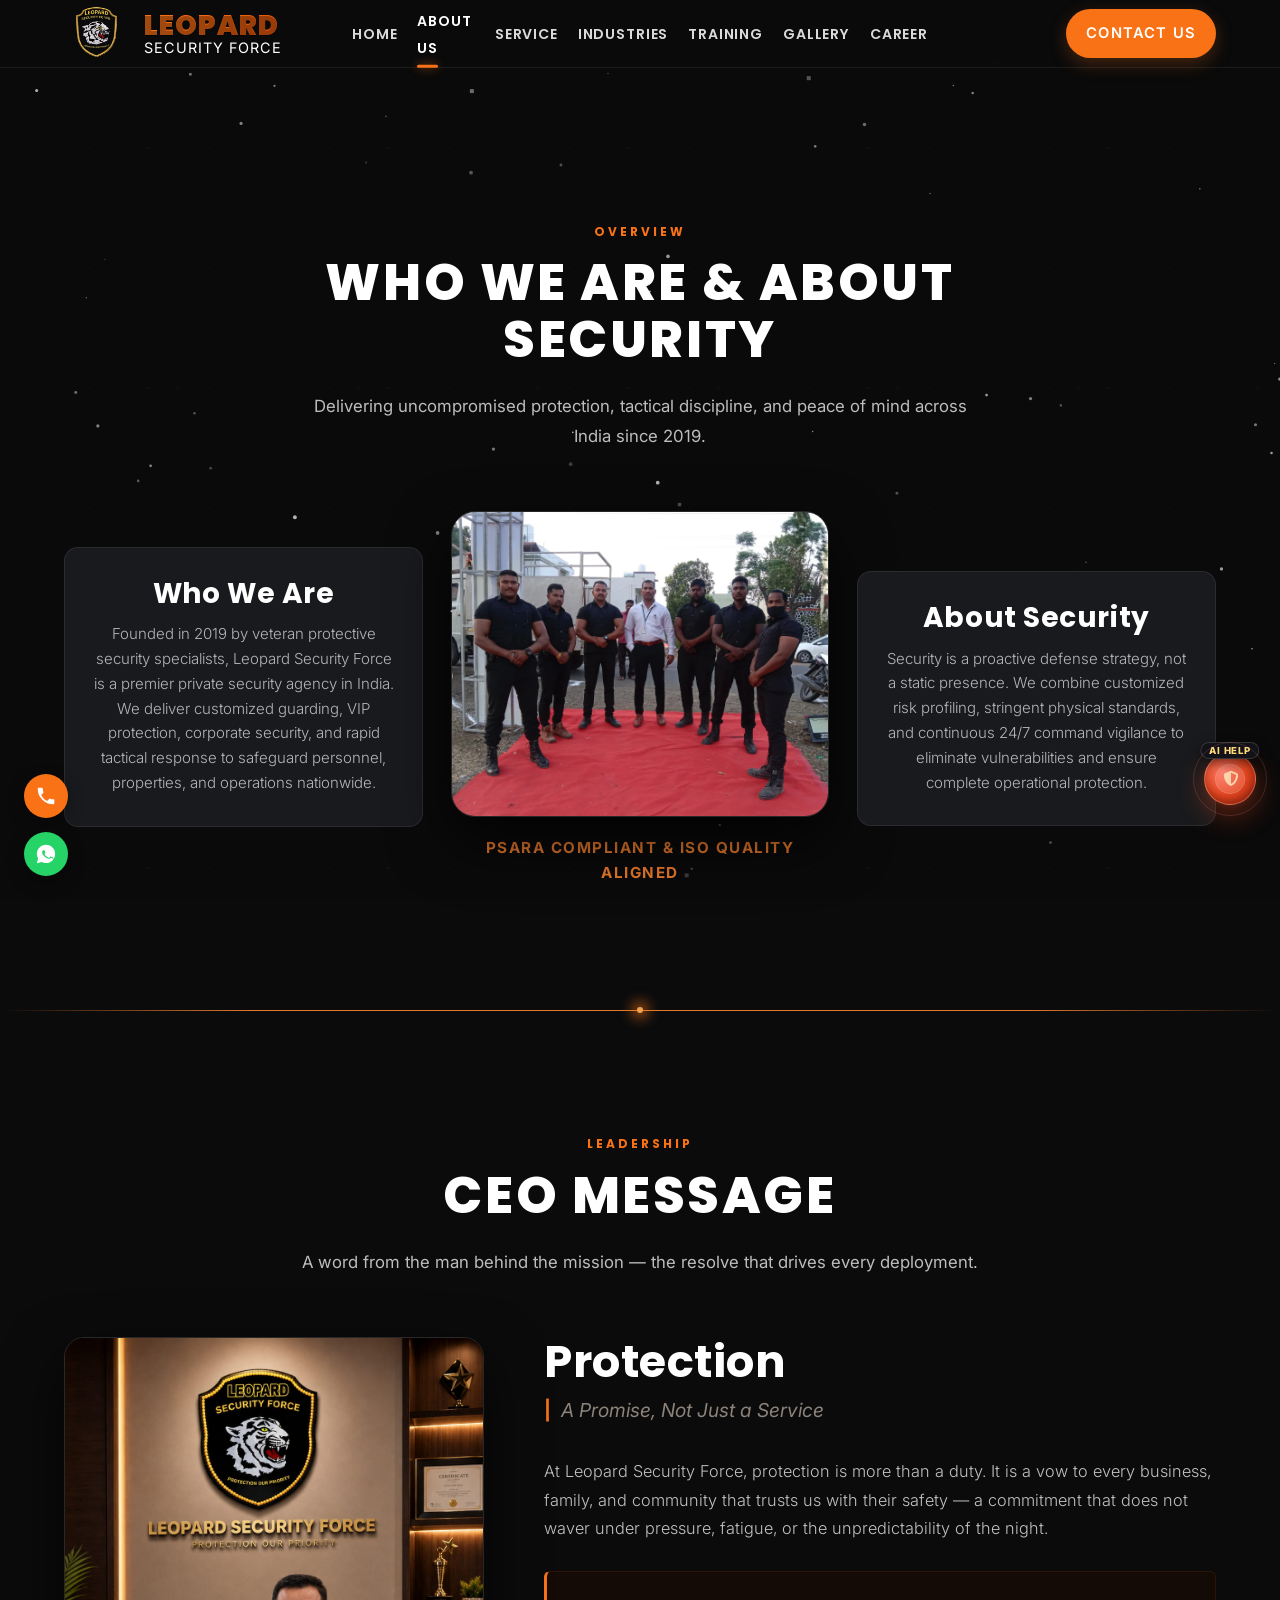
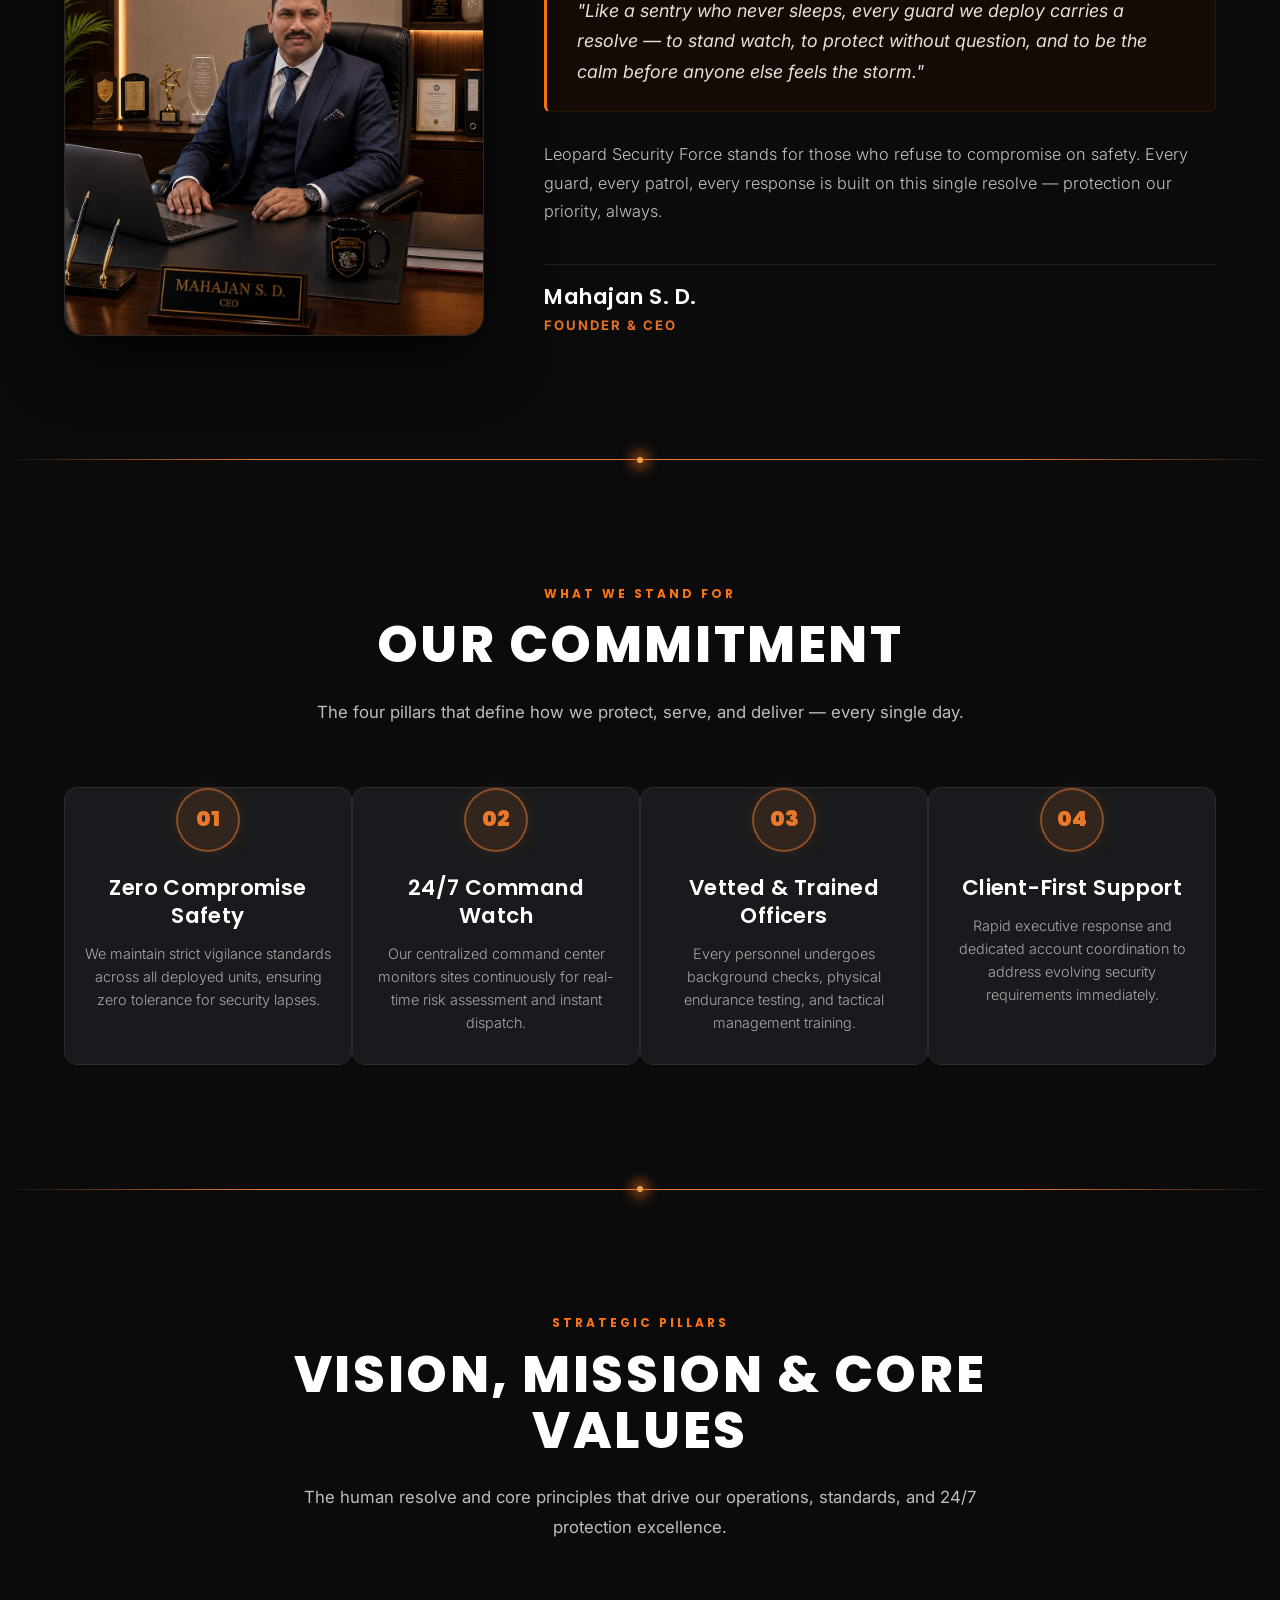
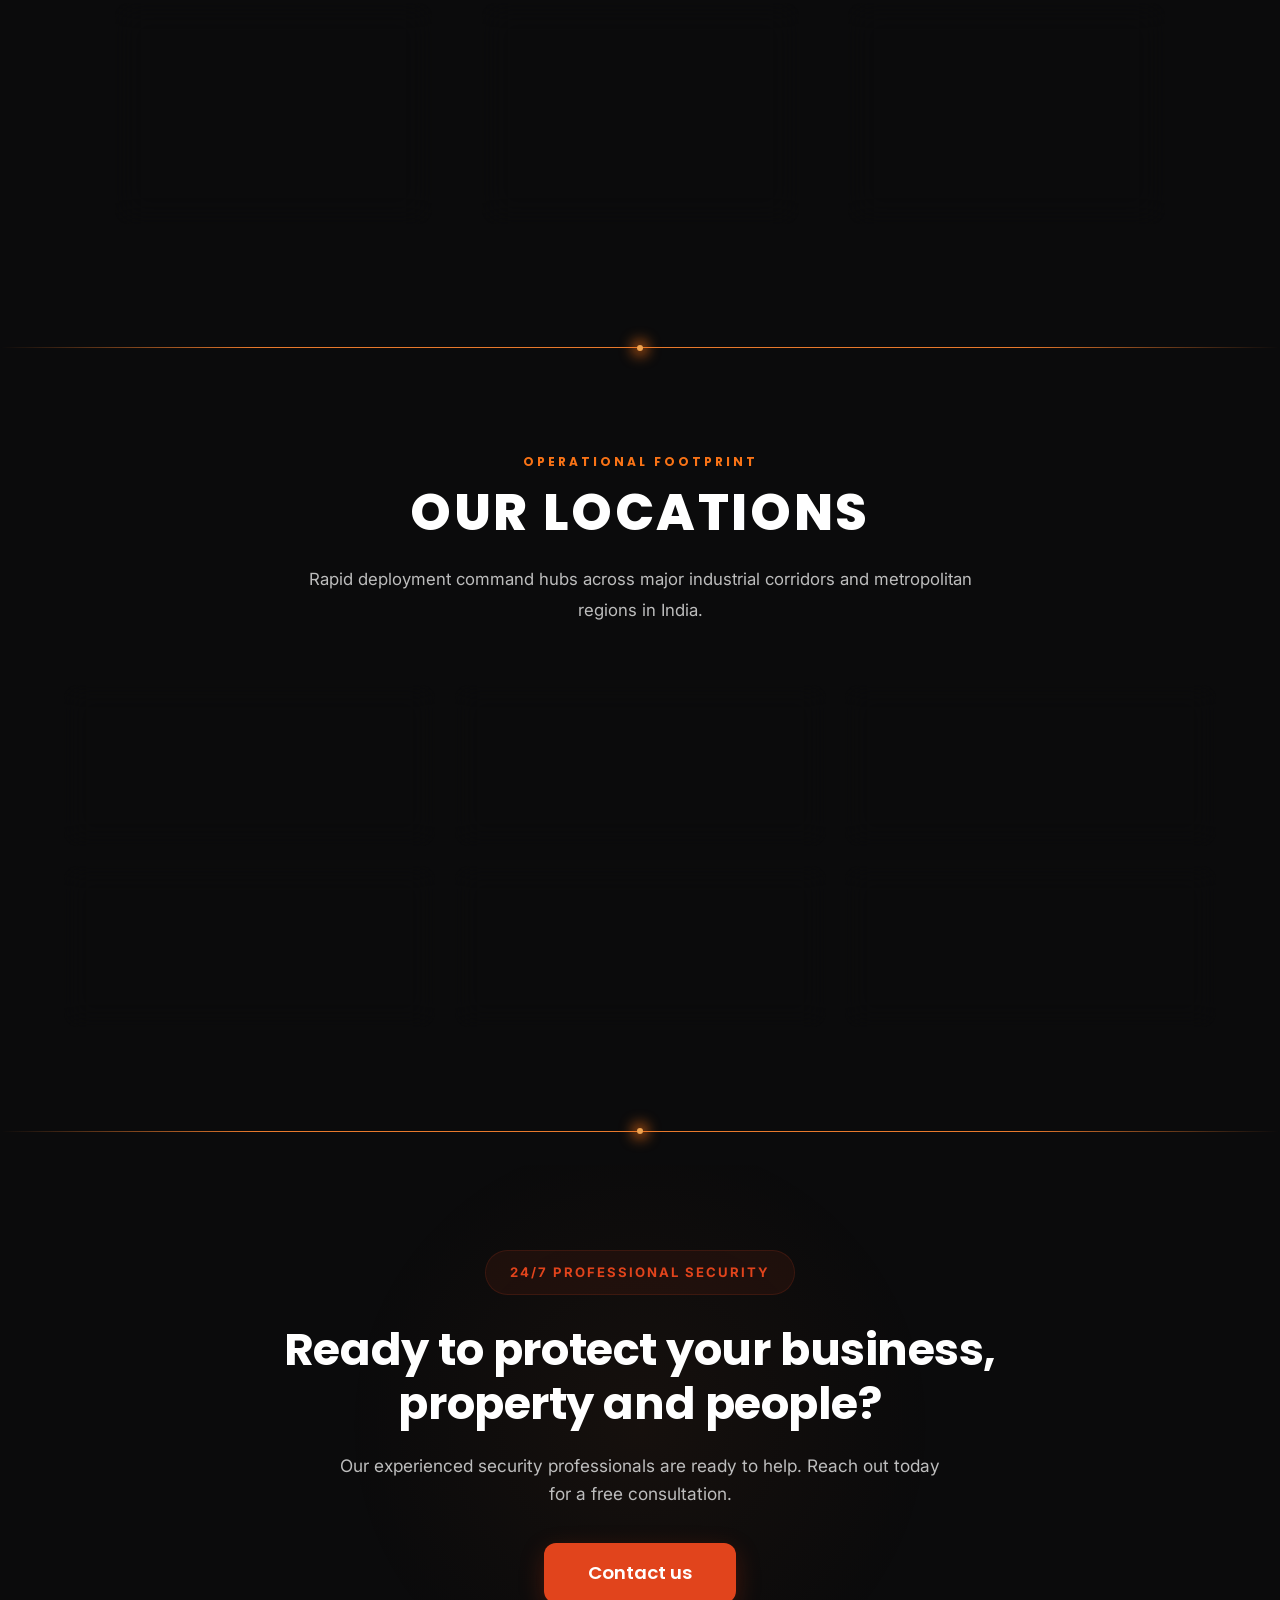
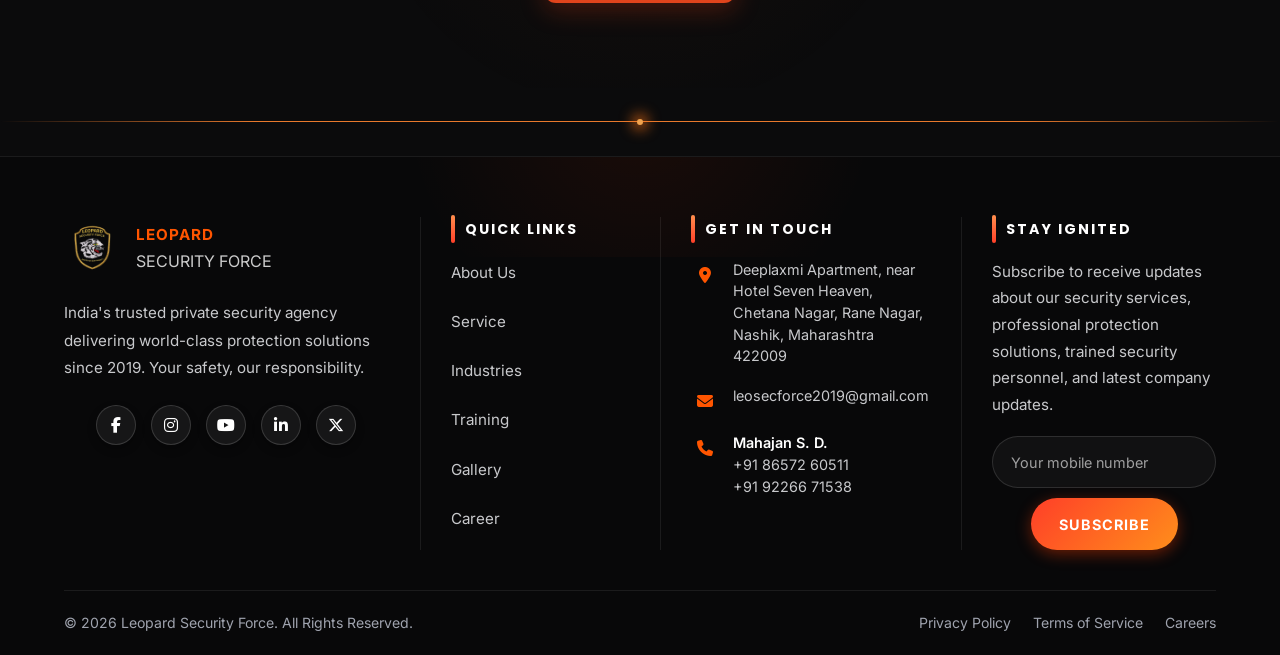
==== about.html @ dbe903f5 "Update about.html" ====
﻿<!DOCTYPE html>
<html lang="en">

<head>
  <meta charset="UTF-8">
  <meta name="viewport" content="width=device-width, initial-scale=1.0">
  <title>About Us — Leopard Security Force</title>
  <meta name="description"
    content="Learn about Leopard Security Force, our leadership, vision, and commitment to providing unparalleled protection across India.">
  <link rel="icon" type="image/png" href="logo.png">
  <link rel="canonical" href="https://leopardsecurityforce.com/about.html">
  <link rel="stylesheet" href="style.css">
  <link rel="stylesheet" href="tracker.css">
  <link rel="stylesheet" href="design-system.css">
  <link rel="stylesheet" href="https://cdnjs.cloudflare.com/ajax/libs/font-awesome/6.5.2/css/all.min.css" />
</head>

<body>



  <!-- ========== NAVBAR ========== -->
  <nav class="navbar home-navbar" id="navbar">
    <div class="container">
      <a href="index.html" class="nav-logo" aria-label="Leopard Security Force">
        <div class="brand-circle">
          <img src="logo.png" alt="Leopard Shield Logo">
        </div>
        <div class="nav-logo-text">
          <div class="brand-name">LEOPARD</div>
          <div class="brand-sub">SECURITY FORCE</div>
        </div>
      </a>

      <ul class="nav-links" id="navLinks">
        <li><a href="index.html">Home</a></li>
        <li><a href="about.html" class="active">About Us</a></li>
        <li><a href="service.html">Service</a></li>
        <li><a href="industries.html">Industries</a></li>
        <li><a href="training.html">Training</a></li>
        <li><a href="gallery.html">Gallery</a></li>
        <li><a href="career.html">Career</a></li>
      </ul>

      <a href="index.html#contact" class="nav-contact-cta">Contact Us</a>
      <div class="hamburger" id="hamburger">
        <span></span><span></span><span></span>
      </div>
    </div>
  </nav>

  <!-- Mobile Menu -->
  <div class="mobile-menu" id="mobileMenu">
    <a href="index.html">Home</a>
    <a href="about.html">About Us</a>
    <a href="service.html">Service</a>
    <a href="industries.html">Industries</a>
    <a href="training.html">Training</a>
    <a href="gallery.html">Gallery</a>
    <a href="index.html#contact">Contact Us</a>
    <a href="career.html">Career</a>
  </div>

  <!-- ========== REDESIGNED ABOUT US SECTION ========== -->

  <!-- ========== 1ST: OVERVIEW SECTION ========== -->
  <section class="ab-section" id="overview" style="padding-top: 150px;">
    <div class="container">
      <div class="ab-section-header reveal" style="text-align: center; margin-bottom: 60px;">
        <div class="section-label">OVERVIEW</div>
        <h2 class="section-title">WHO WE ARE &amp; ABOUT SECURITY</h2>
        <p class="section-desc" style="margin: 0 auto;">Delivering uncompromised protection, tactical discipline, and
          peace of mind across India since 2019.</p>
      </div>

      <div class="ab-grid-3">
        <!-- Left: Who We Are -->
        <div class="ab-feature-card">
          <h3>Who We Are</h3>
          <p>Founded in 2019 by veteran protective security specialists, Leopard Security Force is a premier private
            security agency in India. We deliver customized guarding, VIP protection, corporate security, and rapid
            tactical response to safeguard personnel, properties, and operations nationwide.</p>
        </div>

        <!-- Middle: Image Box -->
        <div class="ab-image-column">
          <div class="ab-image-box">
            <img src="27.png" alt="Leopard Security Force">
          </div>
          <p class="ab-image-caption">PSARA Compliant &amp; ISO Quality Aligned</p>
        </div>

        <!-- Right: About Security -->
        <div class="ab-feature-card">
          <h3>About Security</h3>
          <p>Security is a proactive defense strategy, not a static presence. We combine customized risk profiling,
            stringent physical standards, and continuous 24/7 command vigilance to eliminate vulnerabilities and ensure
            complete operational protection.</p>
        </div>
      </div>

    </div>
  </section>

  <!-- Space Divider -->
  <div class="space-divider" aria-hidden="true">
    <div class="divider-line"></div>
    <span class="glow-dot"></span>
  </div>



  <!-- ========== CEO LEADERSHIP SECTION ========== -->
  <section class="ceo-exact-section" id="leadership">
    <div class="container">

      <!-- Section Heading -->
      <div class="ab-section-header reveal" style="text-align: center; margin-bottom: 60px;">
        <div class="section-label">LEADERSHIP</div>
        <h2 class="section-title">CEO MESSAGE</h2>
        <p class="section-desc" style="margin: 0 auto;">A word from the man behind the mission — the resolve that drives
          every deployment.</p>
      </div>

      <div class="ceo-exact-grid">
        <div class="ceo-exact-image-col">
          <img src="CEO.jpeg" alt="Mahajan S. D. - MD &amp; CEO">
        </div>
        <div class="ceo-exact-text-col">
          <h2 class="ceo-exact-title">Protection</h2>
          <p class="ceo-exact-subtitle"><span>|</span> A Promise, Not Just a Service</p>

          <p class="ceo-exact-para">
            At Leopard Security Force, protection is more than a duty. It is a vow to every business, family, and
            community that trusts us with their safety — a commitment that does not waver under pressure, fatigue, or
            the unpredictability of the night.
          </p>

          <div class="ceo-exact-quote-box">
            <p>"Like a sentry who never sleeps, every guard we deploy carries a resolve — to stand watch, to protect
              without question, and to be the calm before anyone else feels the storm."</p>
          </div>

          <p class="ceo-exact-para">
            Leopard Security Force stands for those who refuse to compromise on safety. Every guard, every patrol, every
            response is built on this single resolve — protection our priority, always.
          </p>

          <div class="ceo-exact-footer">
            <h4 class="ceo-exact-name">Mahajan S. D.</h4>
            <p class="ceo-exact-role">Founder &amp; CEO</p>
          </div>
        </div>
      </div>
    </div>
  </section>

  <!-- Space Divider -->
  <div class="space-divider" aria-hidden="true">
    <div class="divider-line"></div>
    <span class="glow-dot"></span>
  </div>

  <!-- ========== OUR COMMITMENT SECTION ========== -->
  <section class="ab-section" id="commitment">
    <div class="container">
      <div class="ab-section-header reveal" style="text-align: center; margin-bottom: 60px;">
        <div class="section-label">WHAT WE STAND FOR</div>
        <h2 class="section-title">OUR COMMITMENT</h2>
        <p class="section-desc" style="margin: 0 auto;">The four pillars that define how we protect, serve, and deliver
          — every single day.</p>
      </div>

      <div class="ab-commitment-grid">
        <div class="ab-commitment-card">
          <div class="ab-commitment-num">01</div>
          <h4>Zero Compromise Safety</h4>
          <p>We maintain strict vigilance standards across all deployed units, ensuring zero tolerance for security
            lapses.</p>
        </div>
        <div class="ab-commitment-card">
          <div class="ab-commitment-num">02</div>
          <h4>24/7 Command Watch</h4>
          <p>Our centralized command center monitors sites continuously for real-time risk assessment and instant
            dispatch.</p>
        </div>
        <div class="ab-commitment-card">
          <div class="ab-commitment-num">03</div>
          <h4>Vetted &amp; Trained Officers</h4>
          <p>Every personnel undergoes background checks, physical endurance testing, and tactical management training.
          </p>
        </div>
        <div class="ab-commitment-card">
          <div class="ab-commitment-num">04</div>
          <h4>Client-First Support</h4>
          <p>Rapid executive response and dedicated account coordination to address evolving security requirements
            immediately.</p>
        </div>
      </div>
    </div>
  </section>

  <!-- Space Divider -->
  <div class="space-divider" aria-hidden="true">
    <div class="divider-line"></div>
    <span class="glow-dot"></span>
  </div>

  <!-- ========== 2ND: VISION, MISSION & VALUES SECTION ========== -->
  <section class="ab-section human-vmv-section" id="vmv">
    <div class="container">
      <div class="ab-section-header reveal" style="text-align: center; margin-bottom: 60px;">
        <div class="section-label">STRATEGIC PILLARS</div>
        <h2 class="section-title">VISION, MISSION &amp; CORE VALUES</h2>
        <p class="section-desc" style="margin: 0 auto;">The human resolve and core principles that drive our operations,
          standards, and 24/7 protection excellence.</p>
      </div>

      <div class="human-vmv-grid">
        <!-- Card 1: Our Vision -->
        <div class="human-vmv-card">
          <h3 class="human-vmv-title">Our Vision</h3>
          <ul class="human-values-list">
            <li>
              <span class="val-check"><i class="fa-solid fa-check"></i></span>
              <div>To be recognized as India's most trusted, technologically integrated, and elite security
                organization.</div>
            </li>
            <li>
              <span class="val-check"><i class="fa-solid fa-check"></i></span>
              <div>Setting benchmark standards in protective services, industrial defense, and client trust.</div>
            </li>
          </ul>
          <div class="human-card-footer-glow"></div>
        </div>

        <!-- Card 2: Our Mission -->
        <div class="human-vmv-card">
          <h3 class="human-vmv-title">Our Mission</h3>
          <ul class="human-values-list">
            <li>
              <span class="val-check"><i class="fa-solid fa-check"></i></span>
              <div>To safeguard people, infrastructure, and operational integrity.</div>
            </li>
            <li>
              <span class="val-check"><i class="fa-solid fa-check"></i></span>
              <div>Disciplined execution and continuous tactical training.</div>
            </li>
            <li>
              <span class="val-check"><i class="fa-solid fa-check"></i></span>
              <div>Proactive risk management and 24/7 unyielding watch.</div>
            </li>
          </ul>
          <div class="human-card-footer-glow"></div>
        </div>

        <!-- Card 3: Core Values -->
        <div class="human-vmv-card highlight-card">
          <h3 class="human-vmv-title">Core Values</h3>
          <ul class="human-values-list">
            <li>
              <span class="val-check"><i class="fa-solid fa-check"></i></span>
              <div><strong>Integrity:</strong> Absolute honesty and transparency in every assignment.</div>
            </li>
            <li>
              <span class="val-check"><i class="fa-solid fa-check"></i></span>
              <div><strong>Vigilance:</strong> Continuous alertness to prevent threats before they arise.</div>
            </li>
            <li>
              <span class="val-check"><i class="fa-solid fa-check"></i></span>
              <div><strong>Excellence:</strong> Superior standards in physical and tactical readiness.</div>
            </li>
          </ul>
          <div class="human-card-footer-glow"></div>
        </div>
      </div>
    </div>
  </section>

  <!-- Space Divider -->
  <div class="space-divider" aria-hidden="true">
    <div class="divider-line"></div>
    <span class="glow-dot"></span>
  </div>

  <!-- ========== LOCATIONS SECTION ========== -->
  <section class="ab-section human-locations-section" id="locations">
    <div class="container">
      <div class="ab-section-header reveal" style="text-align: center; margin-bottom: 60px;">
        <div class="section-label">OPERATIONAL FOOTPRINT</div>
        <h2 class="section-title">OUR LOCATIONS</h2>
        <p class="section-desc" style="margin: 0 auto;">Rapid deployment command hubs across major industrial corridors
          and metropolitan regions in India.</p>
      </div>

      <div class="human-loc-grid">
        <!-- Location 1 -->
        <div class="human-loc-card">
          <div class="human-loc-icon">
            <i class="fa-solid fa-building-user"></i>
          </div>
          <h4 class="human-loc-title">Mumbai &amp; Navi Mumbai</h4>
          <p class="human-loc-desc">Corporate headquarters, financial hubs, retail complexes, and VIP event security
            command.</p>
        </div>

        <!-- Location 2 -->
        <div class="human-loc-card">
          <div class="human-loc-icon">
            <i class="fa-solid fa-industry"></i>
          </div>
          <h4 class="human-loc-title">Pune Hub</h4>
          <p class="human-loc-desc">Industrial parks, automotive manufacturing plants, IT corridors, and residential
            townships.</p>
        </div>

        <!-- Location 3 -->
        <div class="human-loc-card">
          <div class="human-loc-icon">
            <i class="fa-solid fa-shield-halved"></i>
          </div>
          <h4 class="human-loc-title">Nashik Region</h4>
          <p class="human-loc-desc">Manufacturing facilities, commercial asset protection, and executive security
            services.</p>
        </div>

        <!-- Location 4 -->
        <div class="human-loc-card">
          <div class="human-loc-icon">
            <i class="fa-solid fa-warehouse"></i>
          </div>
          <h4 class="human-loc-title">Chh. Sambhajinagar</h4>
          <p class="human-loc-desc">Industrial manufacturing centers, logistic warehouses, and perimeter patrol
            operations.</p>
        </div>

        <!-- Location 5 -->
        <div class="human-loc-card">
          <div class="human-loc-icon">
            <i class="fa-solid fa-wheat-awn"></i>
          </div>
          <h4 class="human-loc-title">Jalgaon Region</h4>
          <p class="human-loc-desc">Agro-industrial units, educational institutions, and commercial asset protection.
          </p>
        </div>

        <!-- Location 6 -->
        <div class="human-loc-card">
          <div class="human-loc-icon">
            <i class="fa-solid fa-microchip"></i>
          </div>
          <h4 class="human-loc-title">Bangalore</h4>
          <p class="human-loc-desc">Technology centers, enterprise facilities, executive protection, and 24/7 access
            control.</p>
        </div>
      </div>
    </div>
  </section>

  <!-- Space Divider -->
  <div class="space-divider" aria-hidden="true">
    <div class="divider-line"></div>
    <span class="glow-dot"></span>
  </div>

  <!-- CTA Section -->
  <section class="cta-banner" id="cta-banner">
    <div class="cta-bg-glow"></div>
    <div class="container">
      <div class="cta-content">
        <span class="cta-badge">24/7 Professional Security</span>
        <h2 class="cta-title">Ready to protect your business, property and people?</h2>
        <p class="cta-desc">Our experienced security professionals are ready to help. Reach out today for a free
          consultation.</p>
        <div class="cta-buttons">
          <a href="index.html#contact" class="cta-btn-modern">Contact us</a>
        </div>
      </div>
    </div>
  </section>

  <div class="space-divider" aria-hidden="true">
    <div class="divider-line"></div>
    <span class="glow-dot"></span>
  </div>
  <!-- ========== FOOTER ========== -->
  <footer class="footer" id="contact">
    <div class="container footer-container">
      <div class="footer-grid">
        <div class="footer-col footer-brand-col">
          <div class="footer-logo-panel">
            <img src="logo.png" alt="Leopard Security Force Logo"
              style="width: 56px; height: 56px; object-fit: contain;">
            <div class="footer-logo-text">
              <span>LEOPARD</span> SECURITY FORCE
            </div>
          </div>
          <p class="footer-description">
            India's trusted private security agency delivering world-class protection solutions since 2019. Your safety,
            our responsibility.
          </p>
          <div class="social-icons">
            <a href="https://www.facebook.com/share/1DNwx6XEmj/" target="_blank" class="social-icon"
              aria-label="Facebook">
              <i class="fa-brands fa-facebook-f"></i>
            </a>
            <a href="https://www.instagram.com/leosecforce2019?utm_source=qr&igsh=MTRhYWx6dDUzMm91aA==" target="_blank"
              class="social-icon" aria-label="Instagram">
              <i class="fa-brands fa-instagram"></i>
            </a>
            <a href="#" target="_blank" class="social-icon" aria-label="YouTube">
              <i class="fa-brands fa-youtube"></i>
            </a>
            <a href="https://www.linkedin.com/in/mahajan-s-d-595b53104?utm_source=share_via&utm_content=profile&utm_medium=member_android"
              target="_blank" class="social-icon" aria-label="LinkedIn">
              <i class="fa-brands fa-linkedin-in"></i>
            </a>
            <a href="https://x.com/LEOSECFORCE2019" target="_blank" class="social-icon" aria-label="X">
              <i class="fa-brands fa-x-twitter"></i>
            </a>
          </div>
        </div>

        <div class="footer-col footer-links-col">
          <h4 class="footer-heading">Quick Links</h4>
          <ul class="footer-links">
            <li><a href="about.html">About Us</a></li>
            <li><a href="service.html">Service</a></li>
            <li><a href="industries.html">Industries</a></li>
            <li><a href="training.html">Training</a></li>
            <li><a href="gallery.html">Gallery</a></li>
            <li><a href="career.html">Career</a></li>
          </ul>
        </div>

        <div class="footer-col footer-contact-col">
          <h4 class="footer-heading">Get in Touch</h4>
          <div class="footer-contact-item">
            <span class="footer-contact-icon"><i class="fa-solid fa-location-dot"></i></span>
            <p>Deeplaxmi Apartment, near Hotel Seven Heaven, Chetana Nagar, Rane Nagar, Nashik, Maharashtra 422009</p>
          </div>
          <div class="footer-contact-item">
            <span class="footer-contact-icon"><i class="fa-solid fa-envelope"></i></span>
            <p><a href="mailto:leosecforce2019@gmail.com">leosecforce2019@gmail.com</a></p>
          </div>
          <div class="footer-contact-item">
            <span class="footer-contact-icon"><i class="fa-solid fa-phone"></i></span>
            <div>
              <p class="contact-label">Mahajan S. D.</p>
              <p><a href="tel:+918657260511">+91 86572 60511</a></p>
              <p><a href="tel:+919226671538">+91 92266 71538</a></p>
            </div>
          </div>
        </div>

        <div class="footer-col footer-newsletter-col">
          <h4 class="footer-heading">Stay Ignited</h4>
          <p class="newsletter-text">
            Subscribe to receive updates about our security services, professional protection solutions, trained
            security personnel, and latest company updates.
          </p>
          <form class="footer-newsletter" id="footerSubscribeForm">
            <input type="tel" id="footerMobileNumber" placeholder="Your mobile number" maxlength="10"
              pattern="[6-9][0-9]{9}" inputmode="numeric" required>
            <button type="submit">SUBSCRIBE</button>
          </form>
          <div class="footer-success" id="footerSuccessMessage">Thank you for subscribing! We will keep you updated with
            the latest from Leopard Security Force.</div>
        </div>
      </div>

      <div class="footer-bottom">
        <p>© 2026 Leopard Security Force. All Rights Reserved.</p>
        <div class="footer-bottom-links">
          <a href="privacy.html">Privacy Policy</a>
          <a href="terms.html">Terms of Service</a>
          <a href="career.html">Careers</a>
        </div>
      </div>
    </div>
  </footer>

  <!-- Back to Top Button -->
  <button id="backToTop" class="back-to-top" aria-label="Back to top">
    <i class="fa-solid fa-chevron-up"></i>
  </button>

  <!-- ========== FLOATING CTA & AI WIDGETS ========== -->
  <div id="lsf-left-floaters">
    <!-- Call Floater -->
    <a href="tel:+918657260511" class="lsf-floater lsf-floater-call" aria-label="Call Helpline" title="Call Us Now">
      <svg viewBox="0 0 24 24" width="22" height="22" fill="currentColor">
        <path
          d="M6.62 10.79a15.05 15.05 0 006.59 6.59l2.2-2.2a1 1 0 011.11-.27c1.12.45 2.33.69 3.58.69a1 1 0 011 1V20a1 1 0 01-1 1A17 17 0 013 4a1 1 0 011-1h3.5a1 1 0 011 1c0 1.25.24 2.46.69 3.58a1 1 0 01-.27 1.11z" />
      </svg>
    </a>
    <!-- WhatsApp Floater -->
    <a href="https://wa.me/918657260511" target="_blank" class="lsf-floater lsf-floater-wa" aria-label="WhatsApp Us"
      title="WhatsApp Us">
      <svg viewBox="0 0 24 24" width="22" height="22" fill="currentColor">
        <path fill-rule="evenodd" clip-rule="evenodd"
          d="M12.01 2.01c-5.5 0-9.96 4.43-9.96 9.92 0 1.76.46 3.48 1.33 4.99L2.01 22l5.24-1.35a9.85 9.85 0 004.75 1.21c5.51 0 9.97-4.44 9.97-9.93 0-5.49-4.46-9.92-9.96-9.92zm5.72 13.91c-.24.67-1.22 1.24-1.68 1.32-.46.08-.94.13-2.93-.65-2.55-1-4.17-3.56-4.3-3.73-.12-.17-1.04-1.36-1.04-2.59 0-1.23.65-1.84.88-2.09.23-.25.5-.32.67-.32h.48c.16 0 .37-.06.58.42.22.52.75 1.8.81 1.93.07.13.11.28.02.45-.09.17-.14.28-.27.42-.14.15-.29.33-.42.47-.14.15-.3.32-.13.6.17.3 1 1.63 2.14 2.63 1.15.99 2.11 1.3 2.4 1.43.3.13.47.1.65-.1.18-.21.78-.91.99-1.22.21-.31.42-.26.7-.16.29.11 1.83.84 2.14.99.31.15.52.23.6.35.07.13.07.72-.17 1.39z" />
      </svg>
    </a>
  </div>

  <div id="lsf-right-floaters" class="widget-container">
    <!-- AI Assistant Symbol -->
    <button type="button" class="lsf-floater lsf-floater-ai" id="lsfAiBtn" aria-label="AI HELP" title="AI HELP">
      <span class="ai-btn-icon"><i class="fa-solid fa-shield-halved"></i></span>
      <span class="ai-btn-label">AI HELP</span>
    </button>
    <!-- Chat Window -->
    <div class="lsf-chat-window" id="lsfChatWindow">
      <div class="lsf-chat-header">
        <div class="lsf-chat-header-info">
          <span class="lsf-online-indicator"></span>
          <div>
            <h4>Leo</h4>
            <p>Security Agent AI</p>
          </div>
        </div>
        <button class="lsf-chat-close" id="lsfChatClose" aria-label="Close Chat">
          <svg viewBox="0 0 24 24" width="16" height="16" stroke="currentColor" stroke-width="2.5" fill="none">
            <path d="M18 6L6 18M6 6l12 12" />
          </svg>
        </button>
      </div>
      <div class="lsf-chat-messages" id="lsfChatMessages">
        <div class="lsf-chat-msg bot">
          <div class="lsf-msg-bubble">
            Hi I am Leo, your virtual security coordinator. How can I protect you today? Please choose an option or type
            your request below.
          </div>
        </div>
        <div class="lsf-chat-options" id="lsfChatOptions">
          <button class="lsf-chat-opt" data-action="quote">Get Instant Quote</button>
          <button class="lsf-chat-opt" data-action="armed">Armed Security Info</button>
          <button class="lsf-chat-opt" data-action="emergency">Emergency Hotline</button>
          <button class="lsf-chat-opt" data-action="service">Standard Services</button>
        </div>
      </div>
      <form class="lsf-chat-input-bar" id="lsfChatInputForm">
        <input type="text" id="lsfChatInput" placeholder="Ask anything in English..." autocomplete="off">
        <button type="submit" aria-label="Send">
          <svg viewBox="0 0 24 24" width="18" height="18" fill="none" stroke="currentColor" stroke-width="2.5"
            stroke-linecap="round" stroke-linejoin="round">
            <line x1="22" y1="2" x2="11" y2="13" />
            <polygon points="22 2 15 22 11 13 2 9 22 2" />
          </svg>
        </button>
      </form>
    </div>
  </div>

  <script src="script.js"></script>
  <script src="tracker.js"></script>
</body>

</html>
---- style.css ----
/* ===== LEOPARD SECURITY FORCE — MASTER STYLESHEET ===== */

/* ---------- Google Font ---------- */
@import url('https://fonts.googleapis.com/css2?family=Playfair+Display:wght@700;800;900&family=Poppins:wght@400;500;600;700;800&display=swap');

/* ---------- Hide Scrollbars Globally across Mobile, Tablet, and Laptop ---------- */
html,
body {
  scrollbar-width: none !important;
  -ms-overflow-style: none !important;
}

::-webkit-scrollbar {
  display: none !important;
  width: 0 !important;
  height: 0 !important;
}

::-webkit-scrollbar-track {
  display: none !important;
}

::-webkit-scrollbar-thumb {
  display: none !important;
}


:root {
  --bg: #0B0B0B;
  --bg-secondary: #111111;
  --card-bg: #181818;
  --accent: #E1441C;
  --accent-dark: #C63512;
  --white: #FFFFFF;
  --text-primary: #FFFFFF;
  --text-secondary: #BDBDBD;
  --gray-100: #F3F3F2;
  --gray-300: #BDBDBD;
  --gray-500: #8A8A8A;
  --gray-700: #5B5B5B;
  --border: rgba(255, 255, 255, 0.08);
  --divider: rgba(255, 255, 255, 0.06);
  --red: var(--accent);
  --orange: var(--accent);
  --red-deep: #EA580C;
  --red-glow: rgba(249, 115, 22, 0.22);
  --black: var(--bg);
  --black-light: var(--bg-secondary);
  --black-soft: var(--card-bg);
  --font-main: 'Poppins', sans-serif;
  --font-display: 'Poppins', sans-serif;
  --font-weight-700: 700;
  --font-weight-600: 600;
  --font-weight-500: 500;
  --font-weight-400: 400;
  --section-pad: 100px 0;
  --container: 1200px;
  --radius: 14px;
  --transition: .28s ease;
}

/* ---------- Reset & Base ---------- */
*,
*::before,
*::after {
  margin: 0;
  padding: 0;
  box-sizing: border-box;
}

html {
  scroll-behavior: smooth;
  scroll-padding-top: 72px;
  min-height: 100%;
}

body {
  margin: 0;
  padding: 0;
  padding-top: 72px;
  font-family: var(--font-main);
  font-size: 18px;
  background: var(--bg);
  color: var(--text-primary);
  line-height: 1.7;
  overflow-x: hidden;
  -webkit-font-smoothing: antialiased;
  position: relative;
}

img {
  display: block;
  width: 100%;
  vertical-align: top;
}

.hero-image {
  display: block;
  width: 100%;
  height: auto;
  margin: 0;
  padding: 0;
  border: 0;
  vertical-align: top;
}

.navbar+section,
.navbar+div {
  margin-top: 0;
}

body::before {
  content: '';
  position: fixed;
  inset: 0;
  z-index: -1;
  background-color: var(--bg);
  background-image:
    radial-gradient(circle, rgba(255, 255, 255, 0.08) 1px, transparent 0),
    radial-gradient(circle, rgba(255, 255, 255, 0.05) 1px, transparent 0),
    radial-gradient(circle, rgba(255, 255, 255, 0.03) 1px, transparent 0);
  background-size: 240px 240px, 180px 180px, 120px 120px;
  background-position: 28px 28px, 88px 118px, 150px 88px;
  background-repeat: repeat;
  opacity: 0.45;
  pointer-events: none;
  animation: bgTwinkle 10s ease-in-out infinite;
}

body.onboarding-open {
  overflow: hidden;
}

.sr-only {
  position: absolute;
  width: 1px;
  height: 1px;
  padding: 0;
  margin: -1px;
  overflow: hidden;
  clip: rect(0, 0, 0, 0);
  white-space: nowrap;
  border: 0;
}

@keyframes bgTwinkle {

  0%,
  100% {
    opacity: 0.85;
  }

  50% {
    opacity: 0.95;
  }
}

section,
.hero,
.hero-bg,
.footer,
.subpage-hero,
.stats-banner,
.testimonials,
.journey,
.faq,
.cta-section,
.gallery,
.contact,
.industries,
.training,
.about,
.why-us,
.services {
  background: transparent !important;
  background-image: none !important;
  border: none !important;
  box-shadow: none !important;
}

.hero {
  background: transparent !important;
}

.hero-bg {
  display: none !important;
}

img {
  max-width: 100%;
  display: block;
}

a {
  color: inherit;
  text-decoration: none;
}

ul {
  list-style: none;
}

.container {
  width: 90%;
  max-width: var(--container);
  margin: 0 auto;
}

/* ---------- Utility ---------- */
.section-label {
  display: flex;
  justify-content: center;
  align-items: center;
  width: 100%;
  font-size: .85rem;
  font-weight: 700;
  letter-spacing: 0.22em;
  text-transform: uppercase;
  color: var(--accent);
  margin-bottom: 18px;
  text-align: center;
}

.section-title {
  font-family: var(--font-display);
  font-size: clamp(2.4rem, 4vw, 4rem);
  line-height: 1.05;
  letter-spacing: 0.09em;
  margin-bottom: 24px;
}

.section-desc {
  color: var(--text-secondary);
  max-width: 680px;
  font-size: 1.05rem;
  line-height: 1.9;
}

.btn {
  display: inline-flex;
  align-items: center;
  gap: 10px;
  padding: 12px 28px;
  font-family: var(--font-main);
  font-size: .92rem;
  font-weight: 700;
  border: none;
  border-radius: 999px;
  cursor: pointer;
  transition: var(--transition);
  text-transform: uppercase;
  letter-spacing: 0.18em;
}

.btn-primary {
  background: linear-gradient(135deg, var(--accent), var(--accent-dark));
  color: var(--white);
  box-shadow: 0 18px 40px rgba(249, 115, 22, 0.22);
}

.btn-primary:hover {
  background: linear-gradient(135deg, var(--accent-dark), #bd570e);
  transform: translateY(-2px);
  box-shadow: 0 22px 48px rgba(249, 115, 22, 0.28);
}

.btn-outline {
  background: transparent;
  color: var(--white);
  border: 2px solid rgba(255, 255, 255, 0.24);
}

.btn-outline:hover {
  background: rgba(249, 115, 22, 0.12);
  border-color: rgba(249, 115, 22, 0.45);
  color: var(--white);
  transform: translateY(-2px);
  box-shadow: 0 12px 26px rgba(0, 0, 0, 0.18);
}

/* ---------- Video Preloader ---------- */
#preloader {
  position: fixed;
  inset: 0;
  top: 0;
  left: 0;
  width: 100vw;
  width: 100dvw;
  height: 100vh;
  height: 100dvh;
  min-height: -webkit-fill-available;
  z-index: 10000;
  background: #000;
  display: flex;
  align-items: center;
  justify-content: center;
  flex-direction: column;
  overflow: hidden;
  transition: opacity .8s cubic-bezier(0.4, 0, 0.2, 1), visibility .8s;
}

#preloader-video {
  position: absolute;
  top: 50%;
  left: 50%;
  width: 100%;
  height: 100%;
  min-width: 100vw;
  min-height: 100vh;
  object-fit: cover;
  object-position: center center;
  z-index: 0;
  /* Scale up to crop out watermark from the edges */
  transform: translate(-50%, -50%) scale(1.28);
  will-change: transform;
  pointer-events: none;
}

.preloader-vignette {
  position: absolute;
  inset: 0;
  z-index: 1;
  background:
    radial-gradient(ellipse at center, transparent 20%, rgba(0, 0, 0, 0.65) 60%, rgba(0, 0, 0, 0.95) 95%),
    linear-gradient(to bottom, rgba(0, 0, 0, 0.5) 0%, transparent 25%, transparent 70%, rgba(0, 0, 0, 0.85) 100%);
  pointer-events: none;
}

.preloader-brand {
  position: absolute;
  top: 50%;
  left: 50%;
  transform: translate(-50%, -50%);
  z-index: 2;
  display: flex;
  flex-direction: column;
  align-items: center;
  gap: 12px;
  text-align: center;
  animation: preloaderFadeIn 1s cubic-bezier(0.2, 0.9, 0.2, 1) 0.3s both;
}

.preloader-logo {
  width: 80px;
  height: 80px;
  object-fit: contain;
  filter: drop-shadow(0 0 24px rgba(249, 115, 22, 0.6));
  animation: preloaderPulse 2.5s ease-in-out infinite;
}

.preloader-brand-name {
  font-family: 'Poppins', sans-serif;
  font-size: clamp(1.1rem, 3vw, 1.8rem);
  font-weight: 800;
  letter-spacing: 0.28em;
  color: #fff;
  text-transform: uppercase;
  text-shadow: 0 0 40px rgba(249, 115, 22, 0.5), 0 2px 12px rgba(0, 0, 0, 0.8);
}

.preloader-brand-tag {
  font-family: 'Poppins', sans-serif;
  font-size: clamp(0.55rem, 1.5vw, 0.72rem);
  font-weight: 600;
  letter-spacing: 0.35em;
  color: #F97316;
  text-transform: uppercase;
  opacity: 0.9;
}

.preloader-progress-wrap {
  position: absolute;
  bottom: 40px;
  left: 50%;
  transform: translateX(-50%);
  z-index: 2;
  width: min(420px, 80vw);
  display: flex;
  flex-direction: column;
  align-items: center;
  gap: 10px;
  animation: preloaderFadeIn 1s cubic-bezier(0.2, 0.9, 0.2, 1) 0.6s both;
}

.preloader-progress-bar {
  position: relative;
  width: 100%;
  height: 3px;
  background: rgba(255, 255, 255, 0.12);
  border-radius: 99px;
  overflow: visible;
  backdrop-filter: blur(4px);
}

.preloader-progress-fill {
  position: absolute;
  inset: 0 auto 0 0;
  width: 0%;
  background: linear-gradient(90deg, #F97316, #FF5E00);
  border-radius: 99px;
  transition: width 0.3s ease;
  box-shadow: 0 0 12px rgba(249, 115, 22, 0.7);
}

.preloader-progress-glow {
  position: absolute;
  top: 50%;
  left: 0%;
  transform: translate(-50%, -50%);
  width: 20px;
  height: 20px;
  background: radial-gradient(circle, rgba(249, 115, 22, 0.9) 0%, transparent 70%);
  border-radius: 50%;
  transition: left 0.3s ease;
  opacity: 0;
  pointer-events: none;
}

.preloader-percent {
  font-family: 'Poppins', sans-serif;
  font-size: 0.7rem;
  font-weight: 600;
  letter-spacing: 0.18em;
  color: rgba(255, 255, 255, 0.5);
  text-transform: uppercase;
}

@keyframes preloaderFadeIn {
  from {
    opacity: 0;
    transform: translate(-50%, calc(-50% + 16px));
  }

  to {
    opacity: 1;
    transform: translate(-50%, -50%);
  }
}

@keyframes preloaderPulse {

  0%,
  100% {
    filter: drop-shadow(0 0 18px rgba(249, 115, 22, 0.5));
  }

  50% {
    filter: drop-shadow(0 0 36px rgba(249, 115, 22, 0.9));
  }
}

.onboarding-overlay {
  position: fixed;
  inset: 0;
  z-index: 11000;
  display: flex;
  align-items: center;
  justify-content: center;
  padding: 24px;
  background: radial-gradient(circle at top, rgba(0, 0, 0, 0.8), rgba(2, 12, 10, 0.96) 55%, rgba(0, 0, 0, 0.98));
  backdrop-filter: blur(18px);
  opacity: 0;
  visibility: hidden;
  transition: opacity 0.4s ease, visibility 0.4s ease;
}

.onboarding-overlay.is-visible {
  opacity: 1;
  visibility: visible;
}

.onboarding-overlay::before,
.onboarding-overlay::after {
  content: '';
  position: absolute;
  inset: -20%;
  pointer-events: none;
}

.onboarding-overlay::before {
  background-image: radial-gradient(circle, rgba(255, 255, 255, 0.85) 1px, transparent 1px), radial-gradient(circle, rgba(255, 255, 255, 0.35) 1px, transparent 1px);
  background-position: 0 0, 30px 40px;
  background-size: 110px 110px;
  animation: onboardingStars 9s linear infinite;
  opacity: 0.35;
}

.onboarding-overlay::after {
  background: radial-gradient(circle, rgba(212, 162, 78, 0.24) 0%, rgba(212, 162, 78, 0) 40%);
  filter: blur(60px);
  animation: pulseGlow 5s ease-in-out infinite;
}

.onboarding-shell {
  position: relative;
  width: min(980px, 100%);
  min-height: min(680px, 90vh);
  border: 1px solid rgba(255, 255, 255, 0.14);
  border-radius: 28px;
  background: rgba(9, 15, 20, 0.78);
  box-shadow: 0 30px 80px rgba(0, 0, 0, 0.45), inset 0 1px 0 rgba(255, 255, 255, 0.1);
  overflow: hidden;
  display: grid;
  grid-template-columns: 1.1fr 0.9fr;
  transform: translateY(24px) scale(0.97);
  transition: transform 0.4s ease;
}

.onboarding-overlay.is-visible .onboarding-shell {
  transform: translateY(0) scale(1);
}

.onboarding-panel {
  position: relative;
  padding: 34px 34px 42px;
  display: flex;
  flex-direction: column;
  justify-content: space-between;
}

.onboarding-panel--accent {
  background: linear-gradient(135deg, rgba(212, 162, 78, 0.18), rgba(41, 82, 68, 0.3));
  border-right: 1px solid rgba(255, 255, 255, 0.08);
}

.onboarding-tag {
  display: inline-flex;
  align-items: center;
  gap: 8px;
  padding: 8px 12px;
  border-radius: 999px;
  background: rgba(255, 255, 255, 0.08);
  color: #f8dec0;
  letter-spacing: 0.2em;
  text-transform: uppercase;
  font-size: 0.72rem;
  font-weight: 700;
  width: fit-content;
}

.onboarding-brand {
  font-family: var(--font-display);
  font-size: clamp(1.8rem, 3vw, 2.6rem);
  letter-spacing: 0.16em;
  margin-top: 20px;
}

.onboarding-brand span {
  color: #ffce72;
}

.onboarding-copy {
  margin-top: 14px;
  color: rgba(244, 244, 244, 0.8);
  font-size: 1rem;
  line-height: 1.7;
  max-width: 460px;
}

.onboarding-aisle {
  display: flex;
  flex-wrap: wrap;
  gap: 10px;
  margin-top: 22px;
}

.onboarding-pill {
  padding: 8px 12px;
  border-radius: 999px;
  background: rgba(255, 255, 255, 0.08);
  color: #dce8e2;
  font-size: 0.87rem;
}

.onboarding-card {
  display: flex;
  flex-direction: column;
  gap: 20px;
}

.onboarding-topbar {
  display: flex;
  align-items: center;
  justify-content: space-between;
  gap: 12px;
}

.onboarding-progress {
  flex: 1;
  height: 6px;
  border-radius: 999px;
  background: rgba(255, 255, 255, 0.09);
  overflow: hidden;
}

.onboarding-progress span {
  display: block;
  height: 100%;
  border-radius: inherit;
  background: linear-gradient(90deg, #ffce72, #26a96c);
  transition: width 0.3s ease;
}

.onboarding-skip-btn {
  border: 0;
  background: transparent;
  color: rgba(255, 255, 255, 0.74);
  font-weight: 600;
  cursor: pointer;
}

.onboarding-question {
  display: flex;
  flex-direction: column;
  gap: 8px;
}

.onboarding-question h2 {
  font-size: clamp(1.4rem, 2vw, 1.8rem);
  line-height: 1.25;
}

.onboarding-question p {
  color: rgba(255, 255, 255, 0.72);
}

.onboarding-option-grid {
  display: grid;
  gap: 12px;
  grid-template-columns: repeat(2, minmax(0, 1fr));
}

.onboarding-option {
  padding: 14px 16px;
  border: 1px solid rgba(255, 255, 255, 0.12);
  border-radius: 16px;
  background: rgba(255, 255, 255, 0.05);
  color: #f2f2f2;
  text-align: left;
  cursor: pointer;
  transition: all 0.25s ease;
}

.onboarding-option:hover,
.onboarding-option:focus-visible {
  border-color: rgba(212, 162, 78, 0.7);
  transform: translateY(-2px);
  box-shadow: 0 8px 24px rgba(0, 0, 0, 0.24);
}

.onboarding-option.is-selected {
  border-color: rgba(38, 169, 108, 0.9);
  background: rgba(38, 169, 108, 0.16);
}

.onboarding-form-grid {
  display: grid;
  gap: 12px;
}

.onboarding-input {
  width: 100%;
  border: 1px solid rgba(255, 255, 255, 0.14);
  border-radius: 14px;
  padding: 13px 14px;
  background: rgba(255, 255, 255, 0.06);
  color: #fff;
  font: inherit;
}

.onboarding-input:focus {
  outline: none;
  border-color: rgba(212, 162, 78, 0.85);
  box-shadow: 0 0 0 4px rgba(212, 162, 78, 0.14);
}

.onboarding-action-row {
  display: flex;
  gap: 12px;
  align-items: center;
  flex-wrap: wrap;
  margin-top: 6px;
}

.onboarding-btn {
  border: 0;
  border-radius: 999px;
  padding: 12px 20px;
  font-weight: 700;
  cursor: pointer;
  transition: transform 0.2s ease, box-shadow 0.2s ease, opacity 0.2s ease;
}

.onboarding-btn:hover,
.onboarding-btn:focus-visible {
  transform: translateY(-1px);
}

.onboarding-btn:disabled {
  opacity: 0.6;
  cursor: wait;
  transform: none;
}

.onboarding-btn--primary {
  background: linear-gradient(135deg, #ffce72, #26a96c);
  color: #03140d;
  box-shadow: 0 12px 30px rgba(38, 169, 108, 0.22);
}

.onboarding-btn--ghost {
  background: rgba(255, 255, 255, 0.06);
  color: #f2f2f2;
}

.onboarding-loader {
  display: inline-flex;
  align-items: center;
  gap: 8px;
}

.onboarding-loader::before {
  content: '';
  width: 14px;
  height: 14px;
  border-radius: 50%;
  border: 2px solid rgba(255, 255, 255, 0.3);
  border-top-color: #fff;
  animation: spin 0.8s linear infinite;
}

.onboarding-typing {
  display: grid;
  gap: 8px;
  min-height: 140px;
}

.onboarding-typing-line {
  font-size: 1.1rem;
  color: #f7e7c5;
  min-height: 28px;
}

.onboarding-typing-line::after {
  content: '|';
  color: #26a96c;
  animation: blink 1s step-end infinite;
}

.onboarding-success {
  display: flex;
  flex-direction: column;
  align-items: center;
  justify-content: center;
  text-align: center;
  height: 100%;
  gap: 16px;
}

.onboarding-success h3 {
  font-size: clamp(2rem, 3.5vw, 3rem);
  color: #fff4cb;
}

.onboarding-success p {
  max-width: 560px;
  color: rgba(255, 255, 255, 0.8);
}

.onboarding-success .onboarding-btn--primary {
  margin-top: 12px;
  min-width: 220px;
}

.onboarding-error {
  padding: 12px 14px;
  border-radius: 14px;
  border: 1px solid rgba(255, 117, 95, 0.35);
  background: rgba(255, 117, 95, 0.14);
  color: #ffd0c6;
}

@keyframes onboardingStars {
  from {
    transform: translateY(0px) translateX(0px);
  }

  to {
    transform: translateY(-50px) translateX(50px);
  }
}

@keyframes pulseGlow {

  0%,
  100% {
    transform: scale(1);
    opacity: 0.7;
  }

  50% {
    transform: scale(1.08);
    opacity: 1;
  }
}

@keyframes blink {
  50% {
    opacity: 0;
  }
}

@media (max-width: 900px) {
  .onboarding-shell {
    grid-template-columns: 1fr;
  }

  .onboarding-panel--accent {
    border-right: 0;
    border-bottom: 1px solid rgba(255, 255, 255, 0.08);
  }
}

@media (max-width: 640px) {
  .onboarding-overlay {
    padding: 10px;
  }

  .onboarding-panel {
    padding: 22px 20px 26px;
  }

  .onboarding-option-grid {
    grid-template-columns: 1fr;
  }
}

#preloader.hide {
  opacity: 0;
  visibility: hidden;
  pointer-events: none;
}

/* --- Radar Ring Preloader (replaces video) --- */
.preloader-radar {
  position: absolute;
  inset: 0;
  display: flex;
  align-items: center;
  justify-content: center;
  background: radial-gradient(ellipse at center, #1a0a04 0%, #0B0B0B 70%);
}

.pr-ring {
  position: absolute;
  border-radius: 50%;
  border: 1px solid rgba(225, 68, 28, 0.25);
  animation: prPulse 3s ease-in-out infinite;
}

.pr-ring-1 {
  width: 200px;
  height: 200px;
  animation-delay: 0s;
}

.pr-ring-2 {
  width: 360px;
  height: 360px;
  animation-delay: 0.6s;
  border-color: rgba(225, 68, 28, 0.15);
}

.pr-ring-3 {
  width: 520px;
  height: 520px;
  animation-delay: 1.2s;
  border-color: rgba(225, 68, 28, 0.08);
}

.pr-sweep {
  position: absolute;
  width: 520px;
  height: 520px;
  border-radius: 50%;
  background: conic-gradient(from 0deg,
      transparent 85%,
      rgba(225, 68, 28, 0.4) 95%,
      rgba(225, 68, 28, 0.6) 100%);
  animation: prSpin 2.5s linear infinite;
}

@keyframes prPulse {

  0%,
  100% {
    opacity: 0.5;
    transform: scale(1);
  }

  50% {
    opacity: 1;
    transform: scale(1.04);
  }
}

@keyframes prSpin {
  to {
    transform: rotate(360deg);
  }
}

/* Mobile: scale preloader radar rings for small screens */
@media (max-width: 480px) {
  .pr-ring-1 {
    width: 110px;
    height: 110px;
  }

  .pr-ring-2 {
    width: 200px;
    height: 200px;
  }

  .pr-ring-3 {
    width: 290px;
    height: 290px;
  }

  .pr-sweep {
    width: 290px;
    height: 290px;
  }

  .preloader-logo {
    width: 60px !important;
    height: 60px !important;
  }

  .preloader-brand-name {
    font-size: clamp(0.8rem, 4vw, 1.1rem) !important;
    letter-spacing: 0.15em !important;
  }

  .preloader-brand-tag {
    font-size: 0.48rem !important;
    letter-spacing: 0.2em !important;
  }

  .preloader-progress-wrap {
    bottom: 28px;
    width: 84vw;
  }
}

@keyframes spin {
  to {
    transform: rotate(360deg);
  }
}

/* ---------- Navbar ---------- */
.navbar {
  position: fixed;
  top: 0;
  left: 0;
  width: 100%;
  z-index: 1000;
  height: 72px;
  background: #000;
  /* pure black header */
  backdrop-filter: none;
  border-bottom: none;
}

.navbar.home-navbar {
  background: #000;
  height: 72px;
  border-bottom: none;
}

.navbar .container {
  display: flex;
  align-items: center;
  justify-content: space-between;
  gap: 24px;
  width: 100%;
  max-width: 1600px;
  margin: 0 auto;
  height: 100%;
  padding: 0 52px;
  position: relative;
}

.nav-logo {
  display: flex;
  align-items: center;
  gap: 16px;
  min-height: 72px;
}

.nav-logo .brand-circle {
  width: auto;
  height: auto;
  min-width: 48px;
  min-height: 48px;
  border-radius: 0;
  background: transparent;
  /* remove red circle */
  display: block;
  padding: 0;
  box-shadow: none;
}

.nav-logo .brand-circle img {
  width: 64px;
  height: 64px;
  object-fit: contain;
  display: block;
  background: transparent;
}

.nav-logo-text {
  display: flex;
  flex-direction: column;
  line-height: 1;
}

.nav-logo-text .brand-name {
  font-family: var(--font-display);
  color: var(--red);
  font-weight: 800;
  font-size: 1.6rem;
  letter-spacing: 1px;
}

.nav-logo-text .brand-name {
  font-family: var(--font-display);
  background: linear-gradient(90deg, #ff8e1b 0%, #ff2a2a 60%);
  -webkit-background-clip: text;
  background-clip: text;
  color: transparent;
  font-weight: 900;
  font-size: 1.7rem;
  letter-spacing: 1px;
  text-transform: uppercase;
  text-shadow: 0 1px 0 rgba(0, 0, 0, 0.35);
}

.nav-logo-text .brand-sub {
  color: var(--white);
  font-size: 0.9rem;
  text-transform: uppercase;
  margin-top: 2px;
  letter-spacing: 1px;
}

.nav-logo-text span {
  color: var(--red);
}

.nav-links {
  position: absolute;
  left: 50%;
  top: 50%;
  transform: translate(-50%, -50%);
  display: flex;
  align-items: center;
  justify-content: center;
  gap: 20px;
}

.nav-links li {
  list-style: none;
}

.nav-links a {
  font-size: 0.95rem;
  font-weight: 600;
  letter-spacing: 0.04em;
  text-transform: uppercase;
  color: var(--white);
  position: relative;
  padding: 6px 0;
  transition: color 0.25s ease;
}

.nav-links a::after {
  content: '';
  position: absolute;
  bottom: -4px;
  left: 0;
  width: 0;
  height: 3px;
  background: #F97316;
  border-radius: 2px;
  box-shadow: 0 0 10px rgba(249, 115, 22, 0.6);
  transition: width 0.25s cubic-bezier(0.4, 0, 0.2, 1);
}

.nav-links a:hover::after,
.nav-links a.active::after {
  width: 100%;
}

.nav-links a.active {
  color: #ffffff !important;
  font-weight: 700;
}

.nav-cta {
  padding: 10px 22px !important;
  background: var(--red);
  border-radius: 999px;
  font-weight: 600;
}

.nav-cta::after {
  display: none !important;
}

.nav-cta:hover {
  background: var(--red-dark);
}

/* ---- Contact Us CTA ---- */
.nav-contact-cta {
  display: inline-flex;
  align-items: center;
  justify-content: center;
  padding: 12px 20px;
  min-height: 44px;
  background: linear-gradient(135deg, #ff3f28, #ff8e1b);
  color: var(--white) !important;
  font-family: var(--font-main);
  font-size: 0.92rem;
  font-weight: 600;
  letter-spacing: 0.08em;
  text-transform: uppercase;
  border-radius: 999px;
  border: none;
  cursor: pointer;
  box-shadow: 0 8px 20px rgba(249, 115, 22, 0.22), 0 2px 10px rgba(0, 0, 0, 0.18);
  transition: var(--transition);
  white-space: nowrap;
  text-decoration: none;
  flex-shrink: 0;
  margin-left: auto;
  position: relative;
  z-index: 2;
}

.nav-contact-cta::after {
  display: none !important;
}

.nav-contact-cta:hover {
  background: linear-gradient(135deg, #e70012, #ff7a1b);
  box-shadow: 0 10px 22px rgba(249, 115, 22, 0.3), 0 4px 14px rgba(0, 0, 0, 0.2);
  transform: translateY(-1px);
}

@media screen and (max-width: 980px) {

  .navbar,
  .navbar.home-navbar {
    height: 64px;
  }

  .navbar .container {
    padding: 0 30px;
  }

  .nav-logo img,
  .nav-logo .brand-mark {
    width: 40px;
    height: 40px;
  }

  .nav-logo-text {
    font-size: 1rem;
  }

  .nav-links {
    gap: 16px;
  }

  .nav-links a {
    font-size: 0.9rem;
  }

  .nav-contact-cta {
    padding: 10px 18px;
    min-height: 42px;
    font-size: 0.88rem;
  }
}

@media screen and (max-width: 720px) {

  .navbar,
  .navbar.home-navbar {
    height: 60px;
  }

  .navbar .container {
    padding: 0 20px;
  }

  .nav-logo img,
  .nav-logo .brand-mark {
    width: 38px;
    height: 38px;
  }

  .nav-logo-text {
    font-size: 0.95rem;
  }

  .nav-links {
    display: none;
  }

  .training-page-content .hero-frame {
    padding: 42px 20px 36px;
    border: 1px solid rgba(255, 255, 255, 0.55);
  }

  .training-page-content .hero-frame::before,
  .training-page-content .hero-frame::after,
  .training-page-content .hero-frame .br-tr,
  .training-page-content .hero-frame .br-bl {
    width: 22px;
    height: 22px;
  }

  .nav-contact-cta {
    min-height: 40px;
    padding: 10px 16px;
    font-size: 0.85rem;
  }

  .hamburger {
    display: flex;
  }
}

/* Mobile Menu */
.hamburger {
  display: none;
  flex-direction: column;
  gap: 5px;
  cursor: pointer;
  z-index: 1001;
}

.hamburger span {
  width: 28px;
  height: 3px;
  background: var(--white);
  border-radius: 3px;
  transition: var(--transition);
}

.hamburger.open span:nth-child(1) {
  transform: rotate(45deg) translate(6px, 6px);
}

.hamburger.open span:nth-child(2) {
  opacity: 0;
}

.hamburger.open span:nth-child(3) {
  transform: rotate(-45deg) translate(6px, -6px);
}

/* ---------- Hero Section ---------- */
.hero {
  position: relative;
  min-height: 100vh;
  display: flex;
  align-items: center;
  justify-content: center;
  overflow: hidden;
  padding: 0;
  background: transparent !important;
}

.hero-bg {
  display: none !important;
}

@media screen and (max-width: 980px) {
  .hero {
    min-height: 100vh;
    padding: 0;
  }
}

@media screen and (max-width: 720px) {
  .hero {
    min-height: 100vh;
    padding: 0;
  }
}

.hero-bg img {
  width: 100%;
  height: 100%;
  object-fit: cover;
  position: absolute;
  inset: 0;
  filter: brightness(.35);
}

.hero-bg::after {
  content: '';
  position: absolute;
  inset: 0;
  background: linear-gradient(135deg,
      rgba(0, 0, 0, .9) 0%,
      rgba(0, 0, 0, .6) 40%,
      rgba(249, 115, 22, .15) 100%);
}

.hero-content {
  position: relative;
  z-index: 2;
  max-width: 700px;
  display: flex;
  flex-direction: column;
  align-items: center;
  justify-content: center;
  text-align: center;
  margin: 0 auto;
  padding: 0;
}

.hero-badge {
  display: inline-flex;
  align-items: center;
  gap: 8px;
  background: rgba(249, 115, 22, .15);
  border: 1px solid rgba(249, 115, 22, .4);
  padding: 8px 20px;
  border-radius: 50px;
  font-size: .82rem;
  font-weight: 600;
  letter-spacing: 2px;
  text-transform: uppercase;
  color: var(--red);
  margin-bottom: 28px;
  animation: fadeInDown .8s ease;
}

.hero-badge .pulse-dot {
  width: 8px;
  height: 8px;
  background: var(--red);
  border-radius: 50%;
  animation: pulse-dot 1.5s infinite;
}

@keyframes pulse-dot {

  0%,
  100% {
    opacity: 1;
    transform: scale(1);
  }

  50% {
    opacity: .5;
    transform: scale(1.5);
  }
}

.hero h1 {
  font-family: var(--font-display);
  font-size: clamp(3rem, 7vw, 5.5rem);
  line-height: 1;
  letter-spacing: 4px;
  margin: 0 0 18px;
  animation: fadeInUp .8s ease;
}

.hero h1 .highlight {
  color: var(--red);
  text-shadow: 0 0 12px rgba(249, 115, 22, 0.35);
}

.hero p {
  font-size: 1.15rem;
  color: var(--gray-300);
  max-width: 520px;
  margin: 0 0 24px;
  animation: fadeInUp .8s ease .2s both;
}

.hero-buttons {
  display: flex;
  gap: 16px;
  flex-wrap: wrap;
  animation: fadeInUp .8s ease .4s both;
}

/* Hero Stats */
.hero-stats {
  display: flex;
  gap: 50px;
  margin-top: 60px;
  animation: fadeInUp .8s ease .6s both;
}

.hero-stat h3 {
  font-family: var(--font-display);
  font-size: 2.8rem;
  letter-spacing: 2px;
  color: var(--red);
}

.hero-stat p {
  font-size: .85rem;
  color: var(--gray-500);
  text-transform: uppercase;
  letter-spacing: 1.5px;
  margin: 0;
}

/* Scroll Indicator */
.scroll-indicator {
  position: absolute;
  bottom: 40px;
  left: 50%;
  transform: translateX(-50%);
  z-index: 3;
  display: flex;
  flex-direction: column;
  align-items: center;
  gap: 8px;
  animation: float 2s ease-in-out infinite;
}

.scroll-indicator .mouse {
  width: 26px;
  height: 40px;
  border: 2px solid rgba(255, 255, 255, .4);
  border-radius: 13px;
  position: relative;
}

.scroll-indicator .mouse::after {
  content: '';
  position: absolute;
  top: 8px;
  left: 50%;
  transform: translateX(-50%);
  width: 4px;
  height: 8px;
  background: var(--red);
  border-radius: 2px;
  animation: scrollWheel 1.5s infinite;
}

@keyframes scrollWheel {
  0% {
    opacity: 1;
    transform: translateX(-50%) translateY(0);
  }

  100% {
    opacity: 0;
    transform: translateX(-50%) translateY(12px);
  }
}

.scroll-indicator span {
  font-size: .7rem;
  letter-spacing: 2px;
  text-transform: uppercase;
  color: var(--gray-500);
}

@keyframes float {

  0%,
  100% {
    transform: translateX(-50%) translateY(0);
  }

  50% {
    transform: translateX(-50%) translateY(-10px);
  }
}

/* ---------- Services ---------- */
.services {
  padding: var(--section-pad);
}

.services-header {
  text-align: center;
  margin-bottom: 60px;
}

.services-header .section-desc {
  margin: 0 auto;
}

.services-grid {
  display: grid;
  grid-template-columns: repeat(auto-fit, minmax(350px, 1fr));
  gap: 30px;
}

.service-card {
  background: var(--black-card);
  border: 1px solid rgba(255, 255, 255, .06);
  border-radius: var(--radius);
  padding: 40px 35px;
  position: relative;
  overflow: hidden;
  transition: var(--transition);
}

.service-card::before {
  content: '';
  position: absolute;
  top: 0;
  left: 0;
  width: 100%;
  height: 3px;
  background: linear-gradient(90deg, transparent, var(--red), transparent);
  opacity: 0;
  transition: var(--transition);
}

/* ============================
   ABOUT - PREMIUM LAYOUT
   ============================ */
.about-secondary-nav {
  position: sticky;
  top: 72px;
  z-index: 15;
  margin: 0 auto 1.5rem;
  padding: 0.9rem 0 0;
}

.about-secondary-nav-inner {
  width: min(100%, 1180px);
  margin: 0 auto;
  display: flex;
  align-items: center;
  gap: 0.35rem;
  padding: 0.35rem 0;
  background: transparent;
  border: none;
  backdrop-filter: none;
  box-shadow: none;
  overflow-x: auto;
  scrollbar-width: none;
  -ms-overflow-style: none;
}

.about-secondary-nav-inner::-webkit-scrollbar {
  display: none;
}

.about-secondary-nav a {
  position: relative;
  flex: 0 0 auto;
  padding: 0.75rem 0.95rem;
  border-radius: 0;
  color: rgba(255, 255, 255, 0.88);
  font-size: 0.93rem;
  font-weight: 500;
  letter-spacing: 0.01em;
  transition: color 300ms ease, transform 300ms ease;
  white-space: nowrap;
}

.about-secondary-nav a::after {
  content: '';
  position: absolute;
  left: 0.9rem;
  right: 0.9rem;
  bottom: 0.35rem;
  height: 2px;
  border-radius: 999px;
  background: linear-gradient(90deg, rgba(249, 115, 22, 0.98), rgba(249, 115, 22, 0.35));
  transform: scaleX(0);
  transform-origin: center;
  opacity: 0;
  transition: transform 300ms ease, opacity 300ms ease;
}

.about-secondary-nav a:hover,
.about-secondary-nav a.active {
  color: #ffffff;
  background: transparent;
}

.about-secondary-nav a:hover::after,
.about-secondary-nav a.active::after {
  transform: scaleX(1);
  opacity: 1;
}

.about-section-target {
  scroll-margin-top: 150px;
}

.about-hero-section {
  position: relative;
  padding: clamp(5.5rem, 8vw, 8rem) 0 clamp(4rem, 6vw, 6rem);
  background:
    radial-gradient(circle at top center, rgba(42, 84, 164, 0.4), transparent 48%),
    linear-gradient(180deg, #060813 0%, #0a1221 42%, #020304 100%);
}

.about-hero-section::before {
  content: '';
  position: absolute;
  inset: 0;
  background: linear-gradient(90deg, rgba(212, 162, 78, 0.12), transparent 16%, transparent 84%, rgba(212, 162, 78, 0.08));
  pointer-events: none;
}

.about-hero-top {
  text-align: center;
  max-width: 980px;
  margin: 0 auto 3rem;
  position: relative;
  z-index: 1;
}

.about-subheadline {
  display: inline-block;
  color: var(--white);
  font-size: 0.82rem;
  font-weight: 700;
  letter-spacing: 0.28em;
  text-transform: uppercase;
  margin-bottom: 1rem;
}

.about-hero-title {
  font-family: var(--font-display);
  font-size: clamp(3.2rem, 7vw, 5.4rem);
  line-height: 0.97;
  letter-spacing: 0.04em;
  margin-bottom: 1.25rem;
  background: linear-gradient(90deg, #ffffff 0%, #ffffff 56%, #d4a24e 100%);
  -webkit-background-clip: text;
  background-clip: text;
  color: transparent;
}

.about-hero-body {
  color: rgba(255, 255, 255, 0.92);
  font-size: 1.08rem;
  line-height: 1.9;
  max-width: 900px;
  margin: 0 auto;
}

.about-label {
  display: inline-flex;
  color: #d9422f;
  text-transform: uppercase;
  letter-spacing: 0.24em;
  font-size: 0.78rem;
  font-weight: 700;
  margin-bottom: 1rem;
}

.about-hero-section {
  padding: 8rem 0 4rem;
}

.about-section-target {
  padding: 100px 0;
}

.section-padding {
  padding-top: 90px;
  padding-bottom: 90px;
}

.about-security-section,
.capabilities,
.about-commitment-section,
.locations {
  position: relative;
}

.locations-map-card {
  display: flex;
  align-items: center;
  justify-content: center;
  min-height: 100%;
  border-radius: 24px;
  background: rgba(255, 255, 255, 0.03);
  border: 1px solid rgba(255, 255, 255, 0.08);
  box-shadow: 0 24px 70px rgba(0, 0, 0, 0.22);
  padding: 1.5rem;
}

.map-placeholder {
  width: 100%;
  min-height: 360px;
  padding: 2rem;
  border-radius: 24px;
  display: grid;
  place-items: center;
  text-align: center;
  color: rgba(255, 255, 255, 0.8);
  background: linear-gradient(180deg, rgba(255, 255, 255, 0.03), rgba(255, 255, 255, 0.01));
  border: 1px solid rgba(255, 255, 255, 0.08);
  box-shadow: inset 0 0 0 1px rgba(255, 255, 255, 0.03);
}

.who-we-are {
  max-width: 1100px;
  margin: 4rem auto 0;
}

.who-we-are-top {
  text-align: center;
  margin-bottom: 2.5rem;
}

.who-we-are-grid {
  display: grid;
  grid-template-columns: 1fr minmax(420px, 520px) 1fr;
  gap: 24px;
  align-items: stretch;
}

.who-card {
  background: #141414;
  border: 1px solid rgba(255, 255, 255, 0.08);
  border-radius: 24px;
  padding: 2rem;
  display: flex;
  flex-direction: column;
  gap: 1.25rem;
}

.who-card-icon {
  width: 46px;
  height: 46px;
  display: grid;
  place-items: center;
  border-radius: 14px;
  background: rgba(217, 66, 47, 0.12);
  color: #d99a3c;
  font-size: 1.15rem;
}

.who-card h4,
.capability-card h4,
.security-panel-card h3,
.location-card h4 {
  margin: 0;
  color: #ffffff;
  font-size: 1.4rem;
  line-height: 1.2;
}

.who-card p {
  color: #ccc;
  line-height: 1.85;
}

.who-image-frame {
  position: relative;
  border-radius: 24px;
  overflow: hidden;
  background: #141414;
  border: 1px solid rgba(255, 255, 255, 0.08);
  min-height: 560px;
}

.who-image-frame img {
  width: 100%;
  height: 100%;
  object-fit: cover;
  display: block;
}

.section-heading-block {
  text-align: center;
  max-width: 900px;
  margin: 0 auto 2.5rem;
}

.security-layout {
  display: grid;
  grid-template-columns: 1.1fr 0.9fr;
  gap: 30px;
  align-items: start;
}

.security-copy p {
  color: #ccc;
  margin-bottom: 1.2rem;
  line-height: 1.9;
}

.security-list {
  list-style: none;
  margin-top: 1.75rem;
  display: grid;
  gap: 1rem;
}

.security-list li {
  display: flex;
  align-items: flex-start;
  gap: 0.95rem;
  color: #ccc;
}

.security-bullet {
  width: 10px;
  height: 10px;
  margin-top: 0.75rem;
  border-radius: 50%;
  background: #d9422f;
  flex-shrink: 0;
}

.security-panel {
  display: grid;
  gap: 18px;
}

.security-panel-card,
.capability-card,
.location-card {
  background: #141414;
  border: 1px solid rgba(255, 255, 255, 0.08);
  border-radius: 22px;
  padding: 2rem;
  box-shadow: 0 20px 60px rgba(0, 0, 0, 0.24);
}

.panel-icon,
.capability-icon {
  width: 48px;
  height: 48px;
  display: grid;
  place-items: center;
  border-radius: 14px;
  background: rgba(217, 66, 47, 0.12);
  color: #d99a3c;
  margin-bottom: 1rem;
}

.capabilities-grid {
  display: grid;
  grid-template-columns: repeat(2, minmax(0, 1fr));
  gap: 20px;
}

.capability-card p,
.commitment-card p,
.lead-body,
.location-card p {
  color: #ccc;
  line-height: 1.85;
}

.locations-grid {
  display: grid;
  grid-template-columns: minmax(0, 1fr) 420px;
  gap: 28px;
  align-items: start;
}

.location-copy p {
  color: #ccc;
  margin-bottom: 1.6rem;
}

.location-list {
  display: grid;
  gap: 1rem;
}

.location-card {
  display: grid;
  grid-template-columns: auto 1fr;
  gap: 14px;
  align-items: flex-start;
}

.location-card i {
  color: #d99a3c;
  font-size: 1.05rem;
  margin-top: 0.2rem;
}

.locations-map-card {
  display: flex;
  align-items: center;
  justify-content: center;
}

.capabilities-grid article,
.security-panel-card,
.who-card,
.location-card {
  min-height: 100%;
}

@media screen and (max-width: 980px) {
  .who-we-are-grid {
    grid-template-columns: 1fr;
  }

  .who-image-frame {
    order: -1;
  }

  .security-layout {
    grid-template-columns: 1fr;
  }

  .capabilities-grid,
  .commitment-grid,
  .locations-grid {
    grid-template-columns: 1fr;
  }
}

@media screen and (max-width: 680px) {

  .who-card,
  .security-panel-card,
  .capability-card,
  .location-card {
    padding: 1.5rem;
  }
}

.about-content-grid {
  position: relative;
  z-index: 1;
  display: grid;
  grid-template-columns: 1fr 1.15fr 1fr;
  gap: 28px;
  align-items: stretch;
}

.about-panel,
.about-team-card {
  min-height: 100%;
  border-radius: 22px;
  border: 1px solid rgba(255, 255, 255, 0.09);
  background: linear-gradient(180deg, rgba(255, 255, 255, 0.04), rgba(255, 255, 255, 0.015));
  box-shadow: 0 28px 80px rgba(0, 0, 0, 0.38);
}

.about-panel {
  padding: 2rem;
}

.about-panel-title {
  color: var(--white);
  text-transform: uppercase;
  letter-spacing: 0.22em;
  font-size: 0.76rem;
  font-weight: 700;
  margin-bottom: 1rem;
}

.about-panel h3 {
  font-family: var(--font-display);
  font-size: clamp(2rem, 4vw, 2.8rem);
  line-height: 1.1;
  color: var(--gold);
  margin-bottom: 1rem;
}

.about-panel p,
.about-values-list span:last-child {
  color: rgba(255, 255, 255, 0.9);
  font-size: 1rem;
  line-height: 1.8;
}

.about-values-list {
  list-style: none;
  margin-top: 1.4rem;
  display: grid;
  gap: 1rem;
}

.about-values-list li {
  display: flex;
  align-items: flex-start;
  gap: 0.85rem;
  padding-bottom: 0.9rem;
  border-bottom: 1px solid rgba(255, 255, 255, 0.08);
}

.about-values-list li:last-child {
  padding-bottom: 0;
  border-bottom: none;
}

.about-check {
  display: inline-flex;
  align-items: center;
  justify-content: center;
  width: 20px;
  min-width: 20px;
  color: var(--gold);
  margin-top: 0.2rem;
}

.about-team-card {
  overflow: hidden;
  background: rgba(255, 255, 255, 0.02);
}

.about-team-card img {
  width: 100%;
  height: 100%;
  object-fit: cover;
  aspect-ratio: 4 / 5;
  display: block;
  filter: saturate(1.05) contrast(1.03);
}

.about-commitment-section {
  position: relative;
}

.about-commitment-section .section-title,
.leadership .section-title,
.vmv .section-title,
.locations .section-title {
  text-align: center;
}

.commitment-grid {
  display: grid;
  grid-template-columns: repeat(5, minmax(0, 1fr));
  gap: 18px;
}

.commitment-card {
  padding: 1.35rem;
  border-radius: 18px;
  background: rgba(255, 255, 255, 0.03);
  border: 1px solid rgba(255, 255, 255, 0.08);
  box-shadow: 0 18px 40px rgba(0, 0, 0, 0.28);
  transition: transform 300ms ease, border-color 300ms ease, box-shadow 300ms ease;
}

.commitment-card:hover {
  transform: translateY(-4px);
  border-color: rgba(249, 115, 22, 0.45);
  box-shadow: 0 22px 50px rgba(0, 0, 0, 0.35);
}

.commitment-card h3 {
  font-family: var(--font-display);
  font-size: 1.6rem;
  color: var(--gold);
  margin-bottom: 0.7rem;
}

.commitment-card p {
  color: rgba(255, 255, 255, 0.9);
  line-height: 1.75;
  font-size: 0.97rem;
}

@media screen and (max-width: 1100px) {
  .about-content-grid {
    grid-template-columns: 1fr;
  }

  .commitment-grid {
    grid-template-columns: repeat(2, minmax(0, 1fr));
  }

  .about-hero-title {
    font-size: clamp(2.8rem, 9vw, 4.5rem);
  }
}

@media screen and (max-width: 760px) {
  .about-secondary-nav {
    top: 72px;
  }

  .about-secondary-nav-inner {
    padding: 0.35rem;
    gap: 0.25rem;
  }

  .about-secondary-nav a {
    padding: 0.75rem 0.9rem;
    font-size: 0.88rem;
  }

  .about-hero-section {
    padding: 5.5rem 0 4.5rem;
  }

  .about-hero-top {
    margin-bottom: 2rem;
  }

  .about-panel {
    padding: 1.4rem;
  }

  .about-hero-body {
    font-size: 0.98rem;
  }

  .commitment-grid {
    grid-template-columns: 1fr;
  }
}

/* Leadership */
.leadership {
  padding: 80px 0 100px;
}

.leadership .section-label,
.leadership .section-title,
.leadership .section-subtitle {
  text-align: left;
  max-width: 880px;
  margin-left: auto;
  margin-right: auto;
}

.leadership .section-title {
  font-size: clamp(3.4rem, 5.5vw, 5.6rem);
  line-height: 0.9;
  margin-top: 1rem;
  margin-bottom: 0.55rem;
  color: var(--gold);
}

.leadership .section-subtitle {
  color: rgba(255, 255, 255, 0.82);
  font-size: 1.05rem;
  letter-spacing: 0.12em;
  text-transform: none;
  margin-bottom: 2.5rem;
}

.lead-grid {
  display: grid;
  grid-template-columns: 1fr 1.05fr;
  gap: 40px;
  align-items: start;
}

.lead-profile {
  display: flex;
  align-items: center;
  justify-content: center;
}

.lead-image-frame {
  position: relative;
  width: 100%;
  max-width: 620px;
  height: clamp(520px, 45vw, 560px);
  border-radius: 32px;
  overflow: hidden;
  border: 1px solid rgba(212, 175, 55, 0.25);
  background: rgba(255, 255, 255, 0.05);
  box-shadow: 0 40px 100px rgba(0, 0, 0, 0.24);
  transition: transform 0.45s ease, box-shadow 0.45s ease, border-color 0.45s ease;
}

.lead-image-frame::before {
  content: "";
  position: absolute;
  inset: 0;
  pointer-events: none;
  background: linear-gradient(180deg, rgba(255, 255, 255, 0.04), rgba(255, 255, 255, 0));
}

.lead-image-frame::after {
  content: "";
  position: absolute;
  inset: 0;
  pointer-events: none;
  background:
    radial-gradient(circle at 25% 20%, rgba(212, 175, 55, 0.16), transparent 18%),
    radial-gradient(circle at 75% 80%, rgba(255, 255, 255, 0.12), transparent 15%);
}

.lead-image-frame:hover {
  transform: translateY(-8px);
  border-color: rgba(212, 175, 55, 0.55);
  box-shadow: 0 48px 110px rgba(0, 0, 0, 0.3);
}

.lead-profile .avatar {
  width: 100%;
  height: 100%;
  object-fit: cover;
  object-position: center;
  display: block;
  transition: transform 0.6s ease;
}

.lead-image-frame:hover .avatar {
  transform: scale(1.02);
}

.lead-message {
  display: flex;
  flex-direction: column;
  justify-content: center;
  gap: 1.8rem;
  background: rgba(255, 255, 255, 0.04);
  border: 1px solid rgba(255, 255, 255, 0.08);
  padding: 44px;
  border-radius: 28px;
  color: rgba(255, 255, 255, 0.92);
  box-shadow: 0 30px 70px rgba(0, 0, 0, 0.24);
}

.lead-body {
  margin: 0;
  color: rgba(255, 255, 255, 0.84);
  font-size: 1.03rem;
  line-height: 1.95;
}

.lead-quote-card {
  background: rgba(0, 0, 0, 0.32);
  border-left: 4px solid var(--gold);
  padding: 26px 26px 26px 24px;
  border-radius: 20px;
  box-shadow: inset 0 0 0 1px rgba(255, 255, 255, 0.05);
}

.lead-quote-card p {
  margin: 0;
  color: rgba(255, 255, 255, 0.95);
  font-size: 1.04rem;
  line-height: 1.9;
  font-style: italic;
}

.lead-message-name {
  font-family: var(--font-display);
  color: var(--white);
  font-size: 2rem;
  letter-spacing: 0.04em;
  margin: 0;
}

.lead-message-role {
  color: var(--gold);
  font-size: 0.95rem;
  letter-spacing: 0.18em;
  text-transform: uppercase;
}

@media screen and (max-width: 1100px) {
  .lead-grid {
    grid-template-columns: 1fr;
  }
}

@media screen and (max-width: 680px) {
  .leadership {
    padding: 60px 0 70px;
  }

  .lead-image-frame {
    height: 340px;
  }

  .lead-message {
    padding: 28px;
  }

  .leadership .section-title {
    font-size: clamp(2.8rem, 8vw, 3.8rem);
  }
}

.lead-quote {
  margin: 0 0 1.25rem;
  padding: 0;
  background: transparent;
  border-radius: 0;
  border-left: none;
  color: rgba(255, 255, 255, 0.92);
  font-size: 1.08rem;
  line-height: 1.9;
}

.lead-highlights {
  display: grid;
  grid-template-columns: repeat(3, minmax(0, 1fr));
  gap: 16px;
  margin-top: 22px;
}

.lead-card {
  background: rgba(255, 255, 255, 0.02);
  border: 1px solid rgba(255, 255, 255, 0.04);
  padding: 16px;
  border-radius: 12px;
  display: flex;
  gap: 12px;
  align-items: center;
  transition: var(--transition);
}

.lead-card:hover {
  transform: translateY(-6px);
  box-shadow: 0 12px 30px rgba(0, 0, 0, 0.6);
}

.lead-card i {
  color: var(--red);
  font-size: 1.2rem;
}

/* VISION • MISSION • VALUES */
.vmv {
  margin-top: 48px;
}

.vmv-grid {
  display: grid;
  grid-template-columns: repeat(3, 1fr);
  gap: 18px;
}

.vmv-card {
  background: rgba(255, 255, 255, 0.02);
  border: 1px solid rgba(255, 255, 255, 0.04);
  padding: 28px;
  border-radius: 16px;
  text-align: left;
}

.vmv-card .vmv-icon {
  font-size: 2.2rem;
  color: var(--red);
  margin-bottom: 12px;
}

/* LOCATIONS */
.locations-grid {
  display: grid;
  grid-template-columns: 1fr 420px;
  gap: 20px;
  align-items: start;
}

.loc-list {
  display: grid;
  gap: 12px;
}

.loc-card {
  background: rgba(255, 255, 255, 0.02);
  border: 1px solid rgba(255, 255, 255, 0.04);
  padding: 14px 16px;
  border-radius: 12px;
  display: flex;
  gap: 12px;
  align-items: center;
}

.loc-card .city {
  font-weight: 700;
}

.loc-card .status {
  color: var(--gray-300);
  font-size: .9rem;
}

.map-placeholder {
  height: 320px;
  border-radius: 12px;
  background: linear-gradient(180deg, rgba(255, 255, 255, 0.02), rgba(255, 255, 255, 0.01));
  border: 1px solid rgba(255, 255, 255, 0.04);
  display: flex;
  align-items: center;
  justify-content: center;
  color: var(--gray-500);
  font-weight: 600;
}

/* Reveal animation */
.reveal {
  opacity: 0;
  transform: translateY(18px);
}

.reveal.is-visible {
  opacity: 1;
  transform: translateY(0);
  transition: opacity .6s ease, transform .6s cubic-bezier(.25, .8, .25, 1);
}

@media screen and (max-width: 980px) {
  .about-layout {
    grid-template-columns: 1fr;
  }

  .lead-grid {
    grid-template-columns: 1fr;
  }

  .vmv-grid {
    grid-template-columns: repeat(2, 1fr);
  }

  .locations-grid {
    grid-template-columns: 1fr;
  }
}

@media screen and (max-width: 760px) {
  .about-hero-section {
    padding: 4.5rem 0;
  }

  .about-copy {
    padding: 18px;
  }

  .about-pill {
    font-size: 0.7rem;
    padding: 9px 14px;
  }

  .about-copy h2 {
    font-size: 2.2rem;
  }

  .about-highlights-grid {
    grid-template-columns: 1fr;
  }

  .about-actions {
    align-items: stretch;
  }
}

.service-card:hover {
  transform: translateY(-8px);
  border-color: rgba(249, 115, 22, .3);
  box-shadow: 0 20px 60px rgba(0, 0, 0, .5);
}

.service-card:hover::before {
  opacity: 1;
}

.service-icon {
  width: 60px;
  height: 60px;
  border-radius: 14px;
  background: rgba(249, 115, 22, .1);
  display: flex;
  align-items: center;
  justify-content: center;
  font-size: 1.5rem;
  margin-bottom: 24px;
  transition: var(--transition);
}

.service-card:hover .service-icon {
  background: var(--red);
  transform: scale(1.05);
}

.service-card h3 {
  font-family: var(--font-display);
  font-size: 1.6rem;
  letter-spacing: 2px;
  margin-bottom: 14px;
}

.service-card p {
  color: var(--gray-300);
  font-size: .95rem;
  margin-bottom: 24px;
}

.service-link {
  display: inline-flex;
  align-items: center;
  gap: 8px;
  color: var(--red);
  font-weight: 600;
  font-size: .9rem;
  letter-spacing: 1px;
  text-transform: uppercase;
}

.service-link svg {
  transition: var(--transition);
}

.service-card:hover .service-link svg {
  transform: translateX(5px);
}

/* Service card image variant */
.service-card-img {
  overflow: hidden;
  padding: 0;
}

.service-card-img .card-image {
  width: 100%;
  height: 220px;
  object-fit: cover;
  transition: var(--transition);
}

.service-card-img:hover .card-image {
  transform: scale(1.05);
}

.service-card-img .card-body {
  padding: 30px 35px 40px;
}

/* ---------- About ---------- */
.about {
  padding: var(--section-pad);
  background: var(--black-light);
}

.about-grid {
  display: grid;
  grid-template-columns: 1fr 1fr;
  gap: 60px;
  align-items: center;
}

.about-grid-centered {
  max-width: 1200px;
  margin: 0 auto;
  display: grid;
  grid-template-columns: 1fr 1.1fr 1fr;
  gap: 24px;
  align-items: center;
  text-align: center;
}

.about-grid-centered .about-text {
  margin: 0 auto;
  max-width: 520px;
}

.about-grid-centered .about-image,
.about-grid-centered .about-rotator {
  margin: 0 auto;
  width: min(100%, 360px);
}

.about-grid-centered .about-rotator {
  position: relative;
  min-height: 500px;
  height: 500px;
  border-radius: var(--radius);
  overflow: hidden;
  background: #111;
}

.about-rotator .gallery-rotator-slide,
.about-rotator .gallery-item {
  position: absolute !important;
  inset: 0 !important;
  width: 100% !important;
  height: 100% !important;
}

.about-rotator .gallery-rotator-slide img,
.about-rotator .gallery-item img,
.about-rotator img {
  position: absolute !important;
  top: 0 !important;
  left: 0 !important;
  width: 100% !important;
  height: 100% !important;
  object-fit: cover !important;
  display: block !important;
}

.about-grid-centered .about-rotator::after {
  content: '';
  position: absolute;
  inset: 0;
  border: 2px solid rgba(249, 115, 22, .3);
  border-radius: var(--radius);
  pointer-events: none;
  z-index: 5;
}

.about-image-left,
.about-image-right {
  position: relative;
}

.about-image-left {
  transform: none;
}

.about-image-right {
  transform: none;
}

.about-text-middle {
  order: 0;
}

.about-image {
  position: relative;
  border-radius: var(--radius);
  overflow: hidden;
}

.about-image img {
  width: 100%;
  height: 500px;
  object-fit: cover;
  border-radius: var(--radius);
}

.about-image::after {
  content: '';
  position: absolute;
  inset: 0;
  border: 2px solid rgba(249, 115, 22, .3);
  border-radius: var(--radius);
}

.about-experience {
  position: absolute;
  bottom: 24px;
  left: 24px;
  background: var(--red);
  padding: 20px 28px;
  border-radius: var(--radius);
}

.about-experience h3 {
  font-family: var(--font-display);
  font-size: 2.6rem;
  line-height: 1;
  letter-spacing: 2px;
}

.about-experience span {
  font-size: .8rem;
  text-transform: uppercase;
  letter-spacing: 2px;
}

.about-text h2 {
  margin-bottom: 24px;
}

.about-text p {
  color: var(--gray-300);
  margin-bottom: 20px;
}

.about-features {
  display: grid;
  grid-template-columns: 1fr 1fr;
  gap: 16px;
  margin: 30px 0 36px;
}

.about-feature {
  display: flex;
  align-items: center;
  gap: 10px;
  font-weight: 500;
}

.about-feature .check {
  width: 24px;
  height: 24px;
  border-radius: 50%;
  background: rgba(249, 115, 22, .15);
  display: flex;
  align-items: center;
  justify-content: center;
  color: var(--red);
  font-size: .8rem;
  flex-shrink: 0;
}

/* ---------- Stats Banner ---------- */
.stats-banner {
  padding: 100px 0;
  background: var(--black-soft);
  border-top: 1px solid rgba(255, 255, 255, 0.05);
  border-bottom: 1px solid rgba(255, 255, 255, 0.05);
  position: relative;
  overflow: hidden;
}

.stats-banner::before {
  content: '';
  position: absolute;
  inset: 0;
  background: radial-gradient(circle at 50% 50%, rgba(249, 115, 22, 0.24) 0%, transparent 62%);
}

.stats-grid {
  display: grid;
  grid-template-columns: repeat(5, minmax(0, 1fr));
  gap: 20px;
  position: relative;
  z-index: 2;
  text-align: center;
}

.stat-item {
  padding: 24px 18px;
  border-radius: 18px;
  background: linear-gradient(180deg, rgba(249, 115, 22, 0.12), rgba(255, 255, 255, 0.02));
  border: 1px solid rgba(249, 115, 22, 0.38);
  box-shadow: 0 14px 40px rgba(0, 0, 0, 0.28);
  backdrop-filter: blur(8px);
  transition: all 0.35s ease;
}

.stat-item:hover {
  transform: translateY(-6px);
  border-color: rgba(255, 69, 0, 0.85);
  box-shadow: 0 18px 55px rgba(249, 115, 22, 0.24);
}

.stat-circle {
  width: 124px;
  height: 124px;
  border-radius: 50%;
  background: linear-gradient(180deg, rgba(249, 115, 22, 0.35), rgba(17, 17, 17, 0.98));
  border: 1px solid rgba(249, 115, 22, 0.7);
  display: flex;
  align-items: center;
  justify-content: center;
  color: var(--white);
  font-family: var(--font-display);
  font-size: 2rem;
  font-weight: 700;
  letter-spacing: 1px;
  margin: 0 auto 18px;
  transition: all 0.4s cubic-bezier(0.25, 0.8, 0.25, 1);
  position: relative;
  animation: firePulse 3s infinite ease-in-out;
}

/* Rotating fire-gradient ring */
.stat-circle::before {
  content: '';
  position: absolute;
  inset: -2px;
  border-radius: 50%;
  background: conic-gradient(from 0deg, #ff4500, #ff0000, #ff8c00, #ff4500);
  z-index: -1;
  animation: rotateFire 3s linear infinite;
  mask: radial-gradient(circle, transparent 67%, black 68%);
  -webkit-mask: radial-gradient(circle, transparent 67%, black 68%);
}

.stat-circle::after {
  content: '';
  position: absolute;
  inset: -4px;
  border-radius: 50%;
  background: conic-gradient(from 0deg, #ff4500, #ff0000, #ff8c00, #ff4500);
  z-index: -2;
  filter: blur(8px);
  opacity: 0.55;
  animation: rotateFire 3s linear infinite;
  transition: all 0.4s ease;
}

.stat-item:hover .stat-circle {
  transform: scale(1.08);
}

.stat-item:hover .stat-circle::after {
  opacity: 0.9;
  filter: blur(10px);
}

@keyframes rotateFire {
  0% {
    transform: rotate(0deg);
  }

  100% {
    transform: rotate(360deg);
  }
}

@keyframes firePulse {

  0%,
  100% {
    box-shadow: 0 0 15px rgba(255, 69, 0, 0.4), inset 0 0 10px rgba(255, 69, 0, 0.3);
  }

  50% {
    box-shadow: 0 0 25px rgba(255, 69, 0, 0.6), inset 0 0 15px rgba(255, 69, 0, 0.4);
  }
}

.stat-item p {
  color: #ff4500;
  font-size: .78rem;
  text-transform: uppercase;
  letter-spacing: 2px;
  font-weight: 700;
}

/* ---------- Why Choose Us ---------- */
.why-us {
  padding: var(--section-pad);
}

.why-us-header {
  text-align: center;
  margin-bottom: 60px;
}

.why-us-header .section-desc {
  margin: 0 auto;
}

.why-grid {
  display: grid;
  grid-template-columns: repeat(auto-fit, minmax(260px, 1fr));
  gap: 30px;
}

.why-card {
  text-align: center;
  padding: 40px 30px;
  border-radius: var(--radius);
  background: var(--black-card);
  border: 1px solid rgba(255, 255, 255, .06);
  transition: var(--transition);
}

.why-card:hover {
  border-color: rgba(249, 115, 22, .3);
  transform: translateY(-5px);
}

.why-icon {
  width: 80px;
  height: 80px;
  margin: 0 auto 24px;
  border-radius: 50%;
  background: rgba(249, 115, 22, .08);
  display: flex;
  align-items: center;
  justify-content: center;
  font-size: 2rem;
  transition: var(--transition);
}

.why-card:hover .why-icon {
  background: var(--red);
  box-shadow: 0 0 30px var(--red-glow);
}

.why-card h3 {
  font-family: var(--font-display);
  font-size: 1.4rem;
  letter-spacing: 2px;
  margin-bottom: 12px;
}

.why-card p {
  color: var(--gray-300);
  font-size: .92rem;
}

/* ---------- Testimonials ---------- */
.testimonials {
  padding: var(--section-pad);
  background: var(--black-light);
}

.testimonials-header {
  text-align: center;
  margin-bottom: 60px;
}

/* ---------- Centered Section Headers ---------- */
.testimonials-header,
.journey-header,
.faq-header,
.why-us-header,
.gallery-header,
.contact-header,
.services-header,
.industries-header,
.training-header,
.stats-header {
  text-align: center;
  margin-bottom: 50px;
}

.testimonials-header .section-title,
.journey-header .section-title,
.faq-header .section-title,
.why-us-header .section-title,
.gallery-header .section-title,
.contact-header .section-title,
.services-header .section-title,
.industries-header .section-title,
.training-header .section-title,
.stats-header .section-title {
  text-align: center;
  margin-left: auto;
  margin-right: auto;
}

.testimonials-header .section-desc,
.journey-header .section-desc,
.faq-header .section-desc,
.why-us-header .section-desc,
.gallery-header .section-desc,
.contact-header .section-desc,
.services-header .section-desc,
.industries-header .section-desc,
.training-header .section-desc,
.stats-header .section-desc {
  margin: 0 auto;
  text-align: center;
}

/* Testimonials Carousel */
.testimonials-slider {
  display: flex !important;
  gap: 30px;
  overflow-x: auto;
  scroll-snap-type: x mandatory;
  padding: 20px 10px 40px;
  scrollbar-width: none;
  /* Hide scrollbar for Firefox */
}

.testimonials-slider::-webkit-scrollbar {
  display: none;
  /* Hide scrollbar for Chrome, Safari, etc. */
}

.testimonial-card {
  flex: 0 0 380px;
  /* fixed size cards */
  scroll-snap-align: start;
  background: var(--black-card);
  border: 1px solid rgba(255, 255, 255, .06);
  border-radius: var(--radius);
  padding: 40px;
  position: relative;
  transition: var(--transition);
}

.testimonial-card:hover {
  border-color: rgba(249, 115, 22, .25);
  transform: translateY(-4px);
}

.testimonial-quote {
  font-size: 3rem;
  color: var(--red);
  opacity: .3;
  font-family: serif;
  line-height: 1;
  margin-bottom: 10px;
}

.testimonial-card p {
  color: var(--gray-300);
  font-size: 1rem;
  line-height: 1.8;
  margin-bottom: 24px;
  font-style: italic;
}

.testimonial-author {
  display: flex;
  align-items: center;
  gap: 14px;
}

.testimonial-avatar {
  width: 50px;
  height: 50px;
  border-radius: 50%;
  background: var(--red);
  display: flex;
  align-items: center;
  justify-content: center;
  font-weight: 700;
  font-size: 1.1rem;
}

.testimonial-author h4 {
  font-size: .95rem;
}

.testimonial-author span {
  font-size: .8rem;
  color: var(--gray-500);
}

.testimonial-stars {
  color: var(--gold);
  font-size: .85rem;
  margin-bottom: 16px;
  letter-spacing: 2px;
}

/* ---------- Gallery ---------- */
.gallery {
  padding: var(--section-pad);
}

.gallery-header {
  text-align: center;
  margin-bottom: 60px;
}

.gallery-header .section-desc {
  margin: 0 auto;
}

.gallery-rotator-layout {
  display: grid;
  grid-template-columns: repeat(2, 1fr);
  gap: 24px;
}

.gallery-rotator-box,
.about-rotator {
  position: relative !important;
  width: 100% !important;
  height: 500px !important;
  min-height: 500px !important;
  max-height: 500px !important;
  border-radius: var(--radius) !important;
  overflow: hidden !important;
  background: #111 !important;
}

.gallery-rotator-slide {
  position: absolute !important;
  top: 0 !important;
  left: 0 !important;
  right: 0 !important;
  bottom: 0 !important;
  width: 100% !important;
  height: 100% !important;
  opacity: 0;
  transition: opacity 1s ease-in-out;
  pointer-events: none;
  z-index: 1;
  transform: none !important;
}

.gallery-rotator-slide.active {
  opacity: 1;
  pointer-events: auto;
  z-index: 2;
}

/* Ensure rotator boxes show completely — no reveal/scroll animations */
.gallery-rotator-box,
.gallery-rotator-box.reveal,
.gallery-rotator-box.reveal.active,
.gallery-rotator-box.reveal.is-visible {
  transform: none !important;
  opacity: 1 !important;
  transition: none !important;
  animation: none !important;
}

.gallery-rotator-box img,
.about-rotator img,
.gallery-rotator-slide img,
.gallery-item img {
  position: absolute !important;
  top: 0 !important;
  left: 0 !important;
  width: 100% !important;
  height: 100% !important;
  object-fit: cover !important;
  object-position: center !important;
  display: block !important;
}

.gallery-grid {
  display: grid;
  grid-template-columns: repeat(3, 1fr);
  gap: 20px;
}

.gallery-item {
  position: relative;
  border-radius: var(--radius);
  overflow: hidden;
  cursor: pointer;
}

.gallery-item img {
  width: 100%;
  height: 300px;
  object-fit: cover;
  /* Only animate opacity for gallery images to avoid any transform/scale effects */
  transition: opacity .35s cubic-bezier(.25, .8, .25, 1);
}

.gallery-rotator-slide img,
.gallery-rotator-slide.gallery-item img {
  width: 100% !important;
  height: 100% !important;
  object-fit: cover !important;
  display: block !important;
  background: #000;
}

.gallery-overlay {
  position: absolute;
  inset: 0;
  background: linear-gradient(transparent 40%, rgba(0, 0, 0, .85));
  display: flex;
  align-items: flex-end;
  padding: 24px;
  opacity: 0;
  transition: var(--transition);
}

.gallery-item:hover .gallery-overlay {
  opacity: 1;
}

.gallery-item:hover img {
  /* Explicitly disable transforms on hover for gallery images */
  transform: none !important;
}

.gallery-overlay h4 {
  font-family: var(--font-display);
  font-size: 1.2rem;
  letter-spacing: 2px;
}

/* ---------- CTA Section ---------- */
.cta-section {
  padding: 100px 0;
  background: linear-gradient(135deg, var(--black) 0%, var(--black-soft) 100%);
  position: relative;
  overflow: hidden;
}

.cta-section::before {
  content: '';
  position: absolute;
  top: -200px;
  right: -200px;
  width: 500px;
  height: 500px;
  background: radial-gradient(circle, var(--red-glow) 0%, transparent 70%);
  border-radius: 50%;
}

.cta-content {
  text-align: center;
  position: relative;
  z-index: 2;
}

.cta-content .section-title {
  font-size: clamp(2.2rem, 5vw, 3.8rem);
  margin-bottom: 20px;
}

.cta-content .section-title .highlight {
  color: var(--red);
}

.cta-content p {
  color: var(--gray-300);
  max-width: 600px;
  margin: 0 auto 36px;
  font-size: 1.08rem;
}

.cta-buttons {
  display: flex;
  justify-content: center;
  gap: 16px;
  flex-wrap: wrap;
}

/* ---------- Contact Section ---------- */
.contact-section {
  background: #0a0a0a;
  padding: 4rem 1.5rem;
  display: flex;
  justify-content: center;
}

.contact-container {
  max-width: 640px;
  display: flex;
  flex-direction: column;
  align-items: center;
  text-align: center;
  gap: 20px;
}

.contact-badge {
  display: inline-block;
  background: rgba(217, 74, 47, 0.15);
  color: #e8825a;
  font-size: 12px;
  font-weight: 500;
  letter-spacing: 1px;
  padding: 6px 16px;
  border-radius: 999px;
  text-transform: uppercase;
}

.contact-heading {
  color: #ffffff;
  font-size: 34px;
  font-weight: 500;
  margin: 0;
  line-height: 1.3;
  letter-spacing: 0.2px;
}

.contact-subtext {
  color: #999999;
  font-size: 15px;
  margin: 0;
  max-width: 440px;
}

.contact-btn-link {
  text-decoration: none;
  margin-top: 12px;
}

.contact-btn {
  background: linear-gradient(135deg, #e8792c, #d9422f);
  color: #ffffff;
  border: none;
  border-radius: 8px;
  padding: 16px 40px;
  font-weight: 500;
  font-size: 15px;
  cursor: pointer;
  transition: opacity 0.2s ease, transform 0.2s ease;
}

.contact-btn:hover {
  opacity: 0.9;
  transform: translateY(-1px);
}

@keyframes fadeInUp {
  from {
    opacity: 0;
    transform: translateY(20px);
  }

  to {
    opacity: 1;
    transform: translateY(0);
  }
}

/* ---------- Contact ---------- */
.contact {
  padding: var(--section-pad);
  background: var(--black-light);
}

.contact-grid {
  display: grid;
  grid-template-columns: 1fr 1fr;
  gap: 60px;
}

.contact-info {
  display: flex;
  flex-direction: column;
  gap: 30px;
}

.contact-item {
  display: flex;
  gap: 18px;
  align-items: flex-start;
}

.contact-icon {
  width: 54px;
  height: 54px;
  border-radius: 14px;
  background: rgba(249, 115, 22, .1);
  display: flex;
  align-items: center;
  justify-content: center;
  font-size: 1.2rem;
  flex-shrink: 0;
}

.contact-item h4 {
  font-size: 1rem;
  margin-bottom: 4px;
}

.contact-item p,
.contact-item a {
  color: var(--gray-300);
  font-size: .95rem;
}

.contact-item a:hover {
  color: var(--red);
}

.contact-form {
  display: flex;
  flex-direction: column;
  gap: 20px;
}

.form-row {
  display: grid;
  grid-template-columns: 1fr 1fr;
  gap: 20px;
}

.form-group {
  position: relative;
}

.form-group input,
.form-group textarea,
.form-group select {
  width: 100%;
  padding: 16px 20px;
  background: var(--black-card);
  border: 1px solid rgba(255, 255, 255, .1);
  border-radius: var(--radius);
  color: var(--white);
  font-family: var(--font-main);
  font-size: .95rem;
  transition: var(--transition);
  outline: none;
}

.form-group input:focus,
.form-group textarea:focus,
.form-group select:focus {
  border-color: var(--red);
  box-shadow: 0 0 0 3px var(--red-glow);
}

.form-group textarea {
  min-height: 140px;
  resize: vertical;
}

.form-group input::placeholder,
.form-group textarea::placeholder {
  color: var(--gray-500);
}

.contact-form .btn {
  align-self: flex-start;
}

/* ---------- Footer ---------- */
.footer {
  background: #0a0a0c;
  color: #cccccc;
  padding: 60px 0 20px 0;
  position: relative;
  overflow: hidden;
  border-top: 2px solid transparent;
  border-image: linear-gradient(90deg, transparent, #ff3b00, #ff7300, transparent) 1;
}

.footer::before {
  content: '';
  position: absolute;
  top: -40%;
  left: 50%;
  transform: translateX(-50%);
  width: 600px;
  height: 300px;
  background: radial-gradient(circle, rgba(255, 59, 0, 0.08) 0%, transparent 70%);
  pointer-events: none;
  animation: pulseGlow 6s ease-in-out infinite alternate;
}

@keyframes pulseGlow {
  0% {
    opacity: 0.3;
    transform: translateX(-50%) scale(0.9);
  }

  100% {
    opacity: 0.9;
    transform: translateX(-50%) scale(1.1);
  }
}

.container {
  max-width: 1200px;
  margin: 0 auto;
  padding: 0 20px;
}

.footer-grid {
  display: grid;
  grid-template-columns: 1.2fr 0.8fr 1.2fr 1.2fr;
  gap: 40px;
  margin-bottom: 40px;
}

.footer-logo-panel {
  display: flex;
  align-items: center;
  gap: 12px;
  margin-bottom: 15px;
}

.footer-logo-mark {
  background: linear-gradient(135deg, #ff3b00, #ff7300);
  color: #ffffff;
  font-weight: 800;
  font-size: 1.1rem;
  padding: 8px 12px;
  border-radius: 50%;
  box-shadow: 0 0 15px rgba(255, 59, 0, 0.4);
}

.footer-logo-text span {
  font-size: 1.1rem;
  font-weight: 700;
  color: #ff5500;
  letter-spacing: 0.5px;
}

.footer-description {
  font-size: 0.9rem;
  line-height: 1.6;
  color: #a0a0a0;
  margin-bottom: 20px;
}

.social-icons {
  display: flex;
  gap: 10px;
  flex-wrap: wrap;
}

.social-icon {
  width: 40px;
  height: 40px;
  background: rgba(255, 255, 255, 0.05);
  border: 1px solid rgba(255, 255, 255, 0.15);
  border-radius: 50%;
  display: inline-flex;
  align-items: center;
  justify-content: center;
  color: #ffffff !important;
  font-size: 1rem;
  text-decoration: none;
  transition: all 0.3s cubic-bezier(0.175, 0.885, 0.32, 1.275);
  box-shadow: 0 4px 8px rgba(0, 0, 0, 0.3);
}

.social-icon:hover {
  transform: translateY(-5px) scale(1.1);
  background: linear-gradient(135deg, #ff3b00, #ff7300);
  border-color: transparent;
  color: #ffffff !important;
  box-shadow: 0 8px 18px rgba(255, 59, 0, 0.6);
}

.footer-heading {
  color: #ffffff;
  font-size: 1.1rem;
  font-weight: 700;
  margin-bottom: 20px;
  position: relative;
  padding-left: 12px;
}

.footer-heading::before {
  content: '';
  position: absolute;
  left: 0;
  top: 2px;
  bottom: 2px;
  width: 4px;
  background: linear-gradient(to bottom, #ff3b00, #ff7300);
  border-radius: 2px;
}

.footer-links {
  list-style: none;
}

.footer-links li {
  margin-bottom: 10px;
}

.footer-links a {
  color: #a0a0a0;
  text-decoration: none;
  font-size: 0.95rem;
  display: inline-block;
  transition: all 0.3s ease;
}

.footer-links a:hover {
  color: #ff7300;
  transform: translateX(6px);
}

.footer-contact-item {
  display: flex;
  align-items: flex-start;
  gap: 15px;
  margin-bottom: 16px;
}

.footer-contact-icon {
  width: 28px;
  min-width: 28px;
  margin-top: 4px;
  background: transparent;
  border: none;
  display: block;
  text-align: center;
  color: #ff5500 !important;
  font-size: 0.9rem;
  transition: transform 0.3s ease;
}

.footer-contact-item:hover .footer-contact-icon {
  transform: scale(1.15) rotate(6deg);
  background: #ff3b00;
  color: #ffffff !important;
  box-shadow: 0 0 12px rgba(255, 59, 0, 0.6);
}

.footer-contact-item p {
  font-size: 0.9rem;
  line-height: 1.5;
  color: #a0a0a0;
}

.footer-contact-item a {
  color: #a0a0a0;
  text-decoration: none;
  transition: color 0.2s ease;
}

.footer-contact-item a:hover {
  color: #ffffff;
}

.contact-label {
  font-weight: 700;
  color: #ffffff !important;
  margin-bottom: 2px;
}

.newsletter-text {
  font-size: 0.88rem;
  line-height: 1.5;
  color: #a0a0a0;
  margin-bottom: 15px;
}

.footer-newsletter {
  display: flex;
  flex-direction: column;
  gap: 10px;
}

.footer-newsletter input {
  background: rgba(255, 255, 255, 0.05);
  border: 1px solid rgba(255, 255, 255, 0.15);
  padding: 12px 16px;
  border-radius: 25px;
  color: #ffffff;
  font-size: 0.9rem;
  outline: none;
  transition: all 0.3s ease;
}

.footer-newsletter input:focus {
  border-color: #ff5500;
  background: rgba(255, 255, 255, 0.08);
  box-shadow: 0 0 10px rgba(255, 59, 0, 0.3);
}

.footer-newsletter button {
  background: linear-gradient(135deg, #ff3b00, #ff7300);
  color: #ffffff;
  border: none;
  padding: 12px 20px;
  border-radius: 25px;
  font-size: 0.9rem;
  font-weight: 700;
  letter-spacing: 1px;
  cursor: pointer;
  transition: all 0.3s ease;
  box-shadow: 0 4px 15px rgba(255, 59, 0, 0.4);
}

.footer-newsletter button:hover {
  transform: translateY(-2px);
  box-shadow: 0 6px 20px rgba(255, 59, 0, 0.6);
  filter: brightness(1.1);
}

.footer-success {
  display: none;
  margin-top: 10px;
  font-size: 0.85rem;
  color: #2ed573;
}

.footer-bottom {
  border-top: 1px solid rgba(255, 255, 255, 0.08);
  padding-top: 20px;
  display: flex;
  justify-content: space-between;
  align-items: center;
  flex-wrap: wrap;
  gap: 15px;
  font-size: 0.85rem;
  color: #777777;
}

.footer-bottom-links {
  display: flex;
  gap: 20px;
}

.footer-bottom-links a {
  color: #777777;
  text-decoration: none;
  transition: color 0.2s ease;
}

.footer-bottom-links a:hover {
  color: #ff7300;
}

@media (max-width: 992px) {
  .footer-grid {
    grid-template-columns: 1fr 1fr;
  }
}

@media (max-width: 576px) {
  .footer-grid {
    grid-template-columns: 1fr;
  }
}

.footer-grid {
  display: grid;
  grid-template-columns: 1.4fr 0.9fr 1fr 1.1fr;
  gap: 32px;
}

.footer-logo-panel {
  display: flex;
  align-items: center;
  gap: 16px;
  margin-bottom: 22px;
}

.footer-logo-mark {
  width: 56px;
  height: 56px;
  border-radius: 50%;
  display: inline-flex;
  align-items: center;
  justify-content: center;
  background: linear-gradient(135deg, #ff3f28, #ff8e1b);
  color: #ffffff;
  font-weight: 800;
  letter-spacing: 1px;
  font-size: 1.1rem;
  border: 1px solid rgba(255, 255, 255, 0.16);
  box-shadow: 0 0 0 6px rgba(255, 95, 0, 0.08);
}

.footer-logo-text span {
  display: block;
  color: #ff5500;
  font-size: 0.95rem;
  font-weight: 700;
  letter-spacing: 1px;
  text-transform: uppercase;
}

.footer-description {
  color: #c8c9cc;
  font-size: 0.95rem;
  line-height: 1.8;
  max-width: 420px;
  margin-bottom: 24px;
}

.social-icons {
  display: flex;
  justify-content: center;
  align-items: center;
  gap: 15px;
  width: 100%;
}

.social-icon {
  width: 40px;
  height: 40px;
  display: inline-flex;
  align-items: center;
  justify-content: center;
  border-radius: 50%;
  background: rgba(255, 255, 255, 0.06);
  border: 1px solid rgba(255, 255, 255, 0.15);
  color: #ffffff !important;
  font-size: 1rem;
  text-decoration: none;
  transition: transform 0.25s ease, background 0.25s ease, border-color 0.25s ease;
  flex-shrink: 0;
}

.social-icon i,
.social-icon svg {
  color: #ffffff !important;
  fill: currentColor;
}

.social-icon:hover {
  transform: translateY(-3px) scale(1.08);
  background: rgba(225, 68, 28, 0.3);
  border-color: rgba(225, 68, 28, 0.6);
  color: #ffffff !important;
  box-shadow: 0 6px 16px rgba(225, 68, 28, 0.35);
}

@media (max-width: 768px) {
  .social-icons {
    gap: 10px;
    flex-wrap: wrap;
    justify-content: flex-start;
  }

  .social-icon {
    width: 36px;
    height: 36px;
    font-size: 0.9rem;
  }
}

.footer-col {
  padding-top: 4px;
}

.footer-col+.footer-col {
  border-left: 1px solid rgba(255, 255, 255, 0.08);
  padding-left: 30px;
}

.footer-heading {
  position: relative;
  font-size: 0.95rem;
  color: #ffffff;
  text-transform: uppercase;
  letter-spacing: 1.8px;
  margin-bottom: 22px;
  padding-left: 14px;
}

.footer-heading::before {
  content: '';
  position: absolute;
  left: 0;
  top: 50%;
  transform: translateY(-50%);
  width: 4px;
  height: 28px;
  background: linear-gradient(180deg, #ff8f4e, #ff3f28);
  border-radius: 4px;
}

.footer-links {
  display: flex;
  flex-direction: column;
  gap: 12px;
  list-style: none;
  padding: 0;
  margin: 0;
}

.footer-links li a {
  color: #c8c9cc;
  font-size: 0.95rem;
  transition: color 0.25s ease, transform 0.25s ease;
}

.footer-links li a:hover {
  color: #ff8b49;
  transform: translateX(4px);
}

.footer-contact-item {
  display: flex;
  gap: 14px;
  align-items: flex-start;
  margin-bottom: 18px;
  color: #c9c9cc;
  font-size: 0.95rem;
  line-height: 1.7;
}

.footer-contact-icon {
  min-width: 28px;
  width: 28px;
  margin-top: 5px;
  display: block;
  text-align: center;
  background: transparent;
  border: none;
  color: #ff8f4f;
}


.footer-contact-icon i {
  font-size: 1rem;
}

.footer-contact-item p,
.footer-contact-item a {
  margin: 0;
  color: #c8c9cc;
}

.footer-contact-item a {
  text-decoration: none;
}

.footer-contact-item a:hover {
  color: #ff8b49;
}

.contact-label {
  margin: 0 0 6px;
  color: #ffffff;
  font-weight: 600;
  font-size: 0.96rem;
}

.newsletter-text {
  color: #c8c9cc;
  font-size: 0.95rem;
  line-height: 1.75;
  margin-bottom: 18px;
  max-width: 340px;
}

.footer-newsletter {
  display: flex;
  flex-wrap: wrap;
  gap: 10px;
  align-items: center;
}

.footer-newsletter input {
  flex: 1 1 240px;
  min-height: 52px;
  max-height: 52px;
  width: 100%;
  padding: 0 18px;
  border-radius: 999px;
  border: 1px solid rgba(255, 255, 255, 0.12);
  background: rgba(255, 255, 255, 0.04);
  color: #ffffff;
  outline: none;
  transition: border-color 0.25s ease, box-shadow 0.25s ease, background 0.25s ease;
}

.footer-newsletter input::placeholder {
  color: rgba(255, 255, 255, 0.6);
}

.footer-newsletter input:focus {
  border-color: rgba(255, 138, 97, 0.65);
  box-shadow: 0 0 0 6px rgba(255, 120, 62, 0.12);
  background: rgba(255, 255, 255, 0.08);
}

.footer-newsletter button {
  min-height: 52px;
  padding: 0 28px;
  border-radius: 999px;
  border: none;
  background: linear-gradient(135deg, #ff3f28 0%, #ff8e1b 100%);
  color: #ffffff;
  font-weight: 700;
  cursor: pointer;
  transition: transform 0.25s ease, box-shadow 0.25s ease;
}

.footer-newsletter button:hover {
  transform: translateY(-2px);
  box-shadow: 0 14px 28px rgba(255, 111, 67, 0.26);
}

.footer-success {
  display: none;
  margin-top: 14px;
  color: #ffb58d;
  font-size: 0.92rem;
}

.footer-divider {
  height: 1px;
  background: rgba(255, 255, 255, 0.08);
  margin: 32px 0 22px;
}

.footer-bottom {
  display: flex;
  justify-content: space-between;
  align-items: center;
  gap: 16px;
  flex-wrap: wrap;
}

.footer-bottom p {
  color: #9fa3ae;
  font-size: 0.88rem;
}

.footer-bottom-links {
  display: flex;
  flex-wrap: wrap;
  gap: 22px;
}

.footer-bottom-links a {
  color: #9fa3ae;
  font-size: 0.88rem;
  transition: color 0.25s ease;
}

.footer-bottom-links a:hover {
  color: #ff8b49;
}

@media (max-width: 980px) {
  .footer-grid {
    grid-template-columns: 1fr 1fr;
  }

  .footer-col+.footer-col {
    border-left: none;
    padding-left: 0;
    border-top: 1px solid rgba(255, 255, 255, 0.08);
    padding-top: 24px;
    margin-top: 16px;
  }
}

@media (max-width: 640px) {
  .footer {
    padding: 58px 14px 24px;
  }

  .footer-grid {
    grid-template-columns: 1fr;
    gap: 24px;
  }

  .footer-bottom {
    flex-direction: column;
    align-items: center;
    text-align: center;
  }

  .footer-bottom-links {
    justify-content: center;
  }

  .footer-newsletter {
    flex-direction: column;
    align-items: stretch;
  }

  .footer-newsletter button {
    width: 100%;
  }
}

/* =====================================================
   AI FLOATING BUTTON / AI MODAL
   Positioned ABOVE the Back-to-Top button
===================================================== */

/* =====================================================
   RIGHT FLOATING CONTAINER & AI BUTTON
   Positioned cleanly above bottom navigation/Back-to-Top
===================================================== */

.widget-container,
#lsf-right-floaters {
  position: fixed !important;
  right: 24px !important;
  bottom: 95px !important;
  z-index: 9999 !important;
  display: flex !important;
  flex-direction: column !important;
  align-items: flex-end !important;
}

.widget-container .lsf-floater-ai,
#lsf-right-floaters .lsf-floater-ai {
  z-index: 10002 !important;
}

.widget-container .lsf-chat-window,
#lsf-right-floaters .lsf-chat-window {
  position: fixed !important;
  right: 24px !important;
  bottom: 160px !important;
  width: 360px !important;
  max-width: calc(100vw - 32px) !important;
  max-height: 80vh !important;
  z-index: 10005 !important;
}

.ai-modal,
.ai-chat,
.ai-chat-widget,
.ai-assistant,
#ai-modal,
#ai-chat,
#ai-assistant {
  position: fixed !important;
  right: 24px !important;
  bottom: 95px !important;
  z-index: 9999 !important;
}

/* =====================================================
   AI CHAT POPUP
===================================================== */

.ai-popup,
.ai-chat-popup,
#ai-popup,
#ai-chat-popup {
  position: fixed !important;
  right: 24px !important;
  bottom: 160px !important;
  z-index: 10000 !important;
  max-width: calc(100vw - 32px) !important;
}

/* =====================================================
   BACK TO TOP BUTTON
===================================================== */

#backToTop,
.back-to-top,
.backToTop {
  position: fixed !important;
  right: 24px !important;
  bottom: 20px !important;
  width: 56px;
  height: 56px;
  border-radius: 50%;
  border: none;
  background: linear-gradient(135deg, #ff3f28, #ff8e1b);
  color: white;
  display: flex;
  align-items: center;
  justify-content: center;
  cursor: pointer;
  z-index: 10001 !important;
  box-shadow:
    0 14px 32px rgba(255, 95, 0, 0.28),
    0 0 0 8px rgba(255, 95, 0, 0.08);
  opacity: 0;
  visibility: hidden;
  transform: scale(0.8);
  transition:
    transform 0.35s ease,
    box-shadow 0.35s ease,
    opacity 0.35s ease,
    visibility 0.35s ease;
}

#backToTop.visible,
.back-to-top.visible,
.backToTop.visible {
  opacity: 1;
  visibility: visible;
  transform: scale(1);
}

#backToTop i,
.back-to-top i,
.backToTop i {
  font-size: 1.25rem;
}

/* =====================================================
   BACK TO TOP HOVER
===================================================== */

#backToTop:hover,
.back-to-top:hover,
.backToTop:hover {
  transform: translateY(-4px);
  box-shadow:
    0 18px 38px rgba(255, 95, 0, 0.45),
    0 0 0 10px rgba(255, 95, 0, 0.12);
}

/* =====================================================
   RESPONSIVE MOBILE & TABLET FLOATERS
===================================================== */

@media screen and (max-width: 768px) {

  #lsf-right-floaters,
  .widget-container {
    right: 16px !important;
    bottom: 86px !important;
  }

  .lsf-floater-ai {
    width: 48px !important;
    height: 48px !important;
    min-width: 48px !important;
    min-height: 48px !important;
  }

  .lsf-floater-ai .ai-btn-label {
    top: -10px !important;
    font-size: 0.55rem !important;
    padding: 2px 6px !important;
  }

  .widget-container .lsf-chat-window,
  #lsf-right-floaters .lsf-chat-window,
  .ai-popup,
  .ai-chat-popup,
  #ai-popup,
  #ai-chat-popup {
    right: 16px !important;
    left: 16px !important;
    bottom: 145px !important;
    width: auto !important;
    max-width: none !important;
    max-height: 75vh !important;
  }

  #backToTop,
  .back-to-top,
  .backToTop {
    right: 16px !important;
    bottom: 18px !important;
    width: 48px !important;
    height: 48px !important;
  }
}

@media screen and (max-width: 480px) {

  #lsf-right-floaters,
  .widget-container {
    right: 14px !important;
    bottom: 80px !important;
  }

  .lsf-floater-ai {
    width: 44px !important;
    height: 44px !important;
    min-width: 44px !important;
    min-height: 44px !important;
  }

  .lsf-floater-ai .ai-btn-icon {
    width: 24px !important;
    height: 24px !important;
  }

  .lsf-floater-ai .ai-btn-icon i {
    font-size: 0.85rem !important;
  }

  .lsf-floater-ai .ai-btn-label {
    top: -9px !important;
    font-size: 0.50rem !important;
    padding: 1px 5px !important;
    letter-spacing: 0.05em !important;
  }

  .widget-container .lsf-chat-window,
  #lsf-right-floaters .lsf-chat-window,
  .ai-popup,
  .ai-chat-popup,
  #ai-popup,
  #ai-chat-popup {
    right: 12px !important;
    left: 12px !important;
    bottom: 135px !important;
    max-height: 72vh !important;
  }

  #backToTop,
  .back-to-top,
  .backToTop {
    right: 14px !important;
    bottom: 16px !important;
    width: 44px !important;
    height: 44px !important;
  }
}

/* ---------- Animations ---------- */
@keyframes fadeInUp {
  from {
    opacity: 0;
    transform: translateY(30px);
  }

  to {
    opacity: 1;
    transform: translateY(0);
  }
}

@keyframes fadeInDown {
  from {
    opacity: 0;
    transform: translateY(-20px);
  }

  to {
    opacity: 1;
    transform: translateY(0);
  }
}

.reveal {
  opacity: 0;
  transform: translateY(40px);
  transition: opacity .7s ease, transform .7s ease;
}

.reveal.active,
.reveal.is-visible,
.reveal.in {
  opacity: 1;
  transform: translateY(0);
}

/* === Global mobile fix: section headers always visible on small screens === */
@media (max-width: 1024px) {

  .section-head.reveal,
  .section-head {
    opacity: 1 !important;
    transform: none !important;
    visibility: visible !important;
  }

  .section-head h2 {
    font-size: clamp(20px, 6vw, 32px);
    color: #ffffff;
    line-height: 1.2;
  }

  .section-head .eyebrow {
    opacity: 1 !important;
    visibility: visible !important;
  }
}

/* ---------- Mobile Menu Overlay ---------- */
.mobile-menu {
  position: fixed;
  inset: 0;
  background: rgba(0, 0, 0, .97);
  z-index: 998;
  display: flex;
  flex-direction: column;
  align-items: center;
  justify-content: center;
  gap: 30px;
  opacity: 0;
  visibility: hidden;
  transition: var(--transition);
}

.mobile-menu.open {
  opacity: 1;
  visibility: visible;
}

.mobile-menu a {
  font-family: var(--font-display);
  font-size: 2rem;
  letter-spacing: 4px;
  transition: var(--transition);
}

.mobile-menu a:hover {
  color: var(--red);
}

/* ---------- Horizontal Auto-Slider Timeline (TEDx Style) ---------- */
.journey {
  padding: 90px 0 100px;
  background: #030304;
  position: relative;
  overflow: hidden;
}

.timeline-horizontal-wrapper {
  position: relative;
  width: 100%;
  height: 640px;
  margin-top: 10px;
  display: flex;
  align-items: center;
  overflow-x: auto;
  overflow-y: hidden;
  scrollbar-width: none;
  -ms-overflow-style: none;
  scroll-behavior: smooth;
}

.timeline-horizontal-wrapper::-webkit-scrollbar {
  display: none;
}

/* Center Horizontal Axis Line */
.timeline-center-line {
  position: absolute;
  top: 50%;
  left: 0;
  width: 100%;
  min-width: 2700px;
  height: 2px;
  background: linear-gradient(90deg, rgba(225, 68, 28, 0.15) 0%, #E1441C 15%, #E1441C 85%, rgba(225, 68, 28, 0.15) 100%);
  box-shadow: 0 0 14px rgba(225, 68, 28, 0.7);
  transform: translateY(-50%);
  z-index: 1;
}

.journey-timeline-track {
  position: relative;
  display: flex;
  justify-content: space-between;
  align-items: center;
  min-width: 2700px;
  width: 100%;
  height: 100%;
  padding: 0 240px;
  z-index: 2;
}

/* Timeline Column Item */
.timeline-item {
  position: relative;
  width: 320px;
  height: 100%;
  display: flex;
  align-items: center;
  justify-content: center;
  flex-shrink: 0;
  cursor: pointer;
  opacity: 0.45;
  transition: opacity 0.4s ease, transform 0.4s ease;
}

.timeline-item:hover,
.timeline-item.active {
  opacity: 1;
}

/* Timeline Node Dot & Vertical Crosshair Ticks */
.timeline-node {
  position: absolute;
  top: 50%;
  left: 50%;
  transform: translate(-50%, -50%);
  width: 36px;
  height: 36px;
  display: flex;
  align-items: center;
  justify-content: center;
  z-index: 5;
  pointer-events: none;
}

.node-tick {
  position: absolute;
  width: 2px;
  height: 30px;
  background: rgba(255, 255, 255, 0.3);
  transition: all 0.3s ease;
}

.node-dot {
  width: 16px;
  height: 16px;
  border-radius: 50%;
  background: #E1441C;
  border: 2px solid #F07050;
  box-shadow: 0 0 10px rgba(225, 68, 28, 0.8);
  transition: all 0.35s ease;
  z-index: 2;
}

.timeline-item.active .node-tick {
  background: #E1441C;
  height: 48px;
  box-shadow: 0 0 12px #E1441C;
}

.timeline-item.active .node-dot {
  width: 24px;
  height: 24px;
  background: #E1441C;
  border: 2px solid #F0A090;
  box-shadow: 0 0 34px #E1441C, 0 0 16px rgba(225, 68, 28, 0.9);
}

/* Timeline Card — Premium Design */
.timeline-card {
  position: absolute;
  left: 50%;
  width: 330px;
  background: #0d0d0d;
  border: 2px solid #E1441C;
  border-radius: 16px;
  padding: 24px 26px 22px;
  box-shadow: 0 0 15px rgba(225, 68, 28, 0.4), 0 14px 40px rgba(0, 0, 0, 0.95);
  backdrop-filter: blur(14px);
  transition: all 0.35s cubic-bezier(0.25, 1, 0.5, 1);
  text-align: left;
}

.timeline-item.timeline-above .timeline-card {
  bottom: calc(50% + 32px);
  transform: translateX(-50%);
}

.timeline-item.timeline-below .timeline-card {
  top: calc(50% + 32px);
  transform: translateX(-50%);
}

/* Active Card Highlight State */
.timeline-item.active.timeline-above .timeline-card {
  border: 2px solid #E1441C;
  box-shadow: 0 0 22px rgba(225, 68, 28, 0.55), 0 18px 50px rgba(0, 0, 0, 0.95);
  transform: translateX(-50%) scale(1.03);
}

.timeline-item.active.timeline-below .timeline-card {
  border: 2px solid #E1441C;
  box-shadow: 0 0 22px rgba(225, 68, 28, 0.55), 0 18px 50px rgba(0, 0, 0, 0.95);
  transform: translateX(-50%) scale(1.03);
}

.timeline-badge-year {
  display: inline-block;
  background: #E1441C;
  color: #FFFFFF;
  font-family: 'Poppins', sans-serif;
  font-size: 0.8rem;
  font-weight: 800;
  letter-spacing: 0.06em;
  padding: 6px 14px;
  border-radius: 999px;
  margin-bottom: 14px;
  text-transform: uppercase;
  box-shadow: none;
}

.timeline-card h3 {
  font-family: 'Playfair Display', 'Georgia', serif;
  font-size: 1.55rem;
  font-weight: 900;
  letter-spacing: 0.03em;
  text-transform: uppercase;
  color: #FFFFFF;
  margin: 0 0 10px 0;
  line-height: 1.2;
}

.timeline-card p {
  font-family: 'Poppins', sans-serif;
  color: #B0B0B0;
  font-size: 0.85rem;
  line-height: 1.55;
  margin: 0 0 16px 0;
}

/* Bottom Accent Line inside Card */
.card-active-line {
  width: 90%;
  height: 3px;
  background: #E1441C;
  border-radius: 999px;
  box-shadow: none;
  margin: 0 auto;
  transition: all 0.3s ease;
}

/* ---------- Timeline Pagination Dots ---------- */
.timeline-dots {
  display: flex;
  justify-content: center;
  align-items: center;
  gap: 10px;
  margin-top: 35px;
}

.tl-dot {
  width: 10px;
  height: 10px;
  border-radius: 50%;
  border: none;
  background: rgba(255, 255, 255, 0.2);
  cursor: pointer;
  transition: all 0.35s ease;
  padding: 0;
  outline: none;
}

.tl-dot:hover {
  background: rgba(225, 68, 28, 0.6);
}

.tl-dot.active {
  width: 28px;
  height: 10px;
  border-radius: 10px;
  background: #E1441C;
  box-shadow: 0 0 14px rgba(225, 68, 28, 0.8);
}

/* ---------- Hero Banner Stick to Header ---------- */
.hero-banner {
  width: 100%;
  margin-top: 72px;
  padding: 0;
  line-height: 0;
  display: block;
}

.hero-image {
  width: 100%;
  height: auto;
  display: block;
  margin: 0;
  padding: 0;
}

/* ---------- Timeline Bottom Glow ---------- */
.timeline-bottom-glow {
  position: absolute;
  bottom: 0;
  left: 50%;
  transform: translateX(-50%);
  width: 650px;
  height: 150px;
  background: radial-gradient(ellipse at center, rgba(255, 59, 29, 0.15) 0%, transparent 70%);
  pointer-events: none;
}

/* ---------- NEW PREMIUM MATCHING FOOTER ---------- */
.footer-premium {
  background: #040404;
  position: relative;
  color: #FFFFFF;
  font-family: 'Poppins', sans-serif;
  overflow: hidden;
  border-top: 1px solid rgba(255, 59, 29, 0.2);
}

.footer-top-accent {
  width: 100%;
  height: 2px;
  background: linear-gradient(90deg, transparent 0%, #FF3B1D 20%, #FF3B1D 80%, transparent 100%);
  box-shadow: 0 0 16px #FF3B1D;
}

/* Feature Highlights Bar (Matching Reference Photo #2) */
.footer-features-bar {
  background: rgba(10, 10, 12, 0.85);
  border-bottom: 1px solid rgba(255, 255, 255, 0.08);
  padding: 24px 0;
}

.footer-features-container {
  display: flex;
  align-items: center;
  justify-content: space-between;
  gap: 20px;
  flex-wrap: wrap;
}

.footer-feature-item {
  display: flex;
  align-items: center;
  gap: 14px;
  flex: 1;
  min-width: 220px;
  justify-content: center;
}

.ff-icon {
  font-size: 1.5rem;
  color: #FF3B1D;
  filter: drop-shadow(0 0 8px rgba(255, 59, 29, 0.6));
}

.ff-text {
  display: flex;
  flex-direction: column;
}

.ff-text strong {
  font-size: 0.85rem;
  font-weight: 800;
  letter-spacing: 0.08em;
  text-transform: uppercase;
  color: #FFFFFF;
}

.ff-text span {
  font-size: 0.75rem;
  color: rgba(255, 255, 255, 0.55);
}

.ff-divider {
  width: 1px;
  height: 32px;
  background: rgba(255, 255, 255, 0.12);
}

/* Main Footer Container */
.footer-main-container {
  padding: 70px 40px 50px;
}

.footer-grid-premium {
  display: grid;
  grid-template-columns: 2.2fr 1.2fr 1.4fr 1.8fr;
  gap: 40px;
}

.footer-col-brand {
  display: flex;
  flex-direction: column;
}

.footer-brand-header {
  display: flex;
  align-items: center;
  gap: 14px;
  margin-bottom: 18px;
}

.footer-brand-logo img {
  width: 46px;
  height: 46px;
  object-fit: contain;
  filter: drop-shadow(0 0 8px rgba(255, 59, 29, 0.4));
}

.footer-brand-titles {
  display: flex;
  flex-direction: column;
  line-height: 1.1;
}

.fbt-orange {
  font-size: 1.3rem;
  font-weight: 900;
  color: #FF3B1D;
  letter-spacing: 0.08em;
}

.fbt-sub {
  font-size: 0.68rem;
  font-weight: 700;
  color: #FFFFFF;
  letter-spacing: 0.16em;
}

.footer-tagline {
  font-size: 0.85rem;
  color: rgba(255, 255, 255, 0.6);
  line-height: 1.6;
  margin-bottom: 22px;
  max-width: 380px;
}

.footer-social-glow {
  display: flex;
  gap: 12px;
}

.footer-social-glow a {
  width: 36px;
  height: 36px;
  border-radius: 50%;
  background: rgba(255, 255, 255, 0.05);
  border: 1px solid rgba(255, 255, 255, 0.1);
  color: rgba(255, 255, 255, 0.8);
  display: flex;
  align-items: center;
  justify-content: center;
  font-size: 0.88rem;
  transition: all 0.3s ease;
  text-decoration: none;
}

.footer-social-glow a:hover {
  background: #FF3B1D;
  border-color: #FF3B1D;
  color: #FFFFFF;
  box-shadow: 0 0 16px rgba(255, 59, 29, 0.7);
  transform: translateY(-2px);
}

.footer-col-links h4,
.footer-col-contact h4 {
  font-size: 0.95rem;
  font-weight: 800;
  letter-spacing: 0.1em;
  text-transform: uppercase;
  color: #FFFFFF;
  margin-bottom: 22px;
  position: relative;
}

.footer-col-links h4::after,
.footer-col-contact h4::after {
  content: '';
  position: absolute;
  left: 0;
  bottom: -6px;
  width: 28px;
  height: 2px;
  background: #FF3B1D;
}

.footer-col-links ul {
  list-style: none;
  padding: 0;
  margin: 0;
  display: flex;
  flex-direction: column;
  gap: 10px;
}

.footer-col-links a {
  color: rgba(255, 255, 255, 0.65);
  font-size: 0.85rem;
  text-decoration: none;
  transition: color 0.25s ease, padding-left 0.25s ease;
}

.footer-col-links a:hover {
  color: #FF3B1D;
  padding-left: 4px;
}

.footer-info-row {
  display: flex;
  gap: 12px;
  font-size: 0.85rem;
  color: rgba(255, 255, 255, 0.65);
  line-height: 1.5;
  margin-bottom: 16px;
}

.footer-info-row i {
  color: #FF3B1D;
  font-size: 1rem;
  margin-top: 2px;
  flex-shrink: 0;
}

.footer-info-row a {
  color: rgba(255, 255, 255, 0.85);
  text-decoration: none;
  transition: color 0.2s ease;
}

.footer-info-row a:hover {
  color: #FF3B1D;
}

/* Bottom Bar */
.footer-bottom-bar {
  background: #020202;
  border-top: 1px solid rgba(255, 255, 255, 0.06);
  padding: 20px 40px;
}

.footer-bottom-container {
  display: flex;
  align-items: center;
  justify-content: space-between;
  gap: 20px;
  font-size: 0.78rem;
  color: rgba(255, 255, 255, 0.45);
}

.footer-legal-links {
  display: flex;
  gap: 24px;
}

.footer-legal-links a {
  color: rgba(255, 255, 255, 0.5);
  text-decoration: none;
  transition: color 0.2s ease;
}

.footer-legal-links a:hover {
  color: #FF3B1D;
}

@media (max-width: 1024px) {
  .footer-grid-premium {
    grid-template-columns: 1fr 1fr;
  }

  .ff-divider {
    display: none;
  }
}

@media (max-width: 640px) {
  .footer-grid-premium {
    grid-template-columns: 1fr;
  }

  .footer-bottom-container {
    flex-direction: column;
    text-align: center;
  }
}

/* ---------- Timeline Responsive ---------- */
@media (max-width: 1024px) {
  .journey {
    padding: 60px 16px;
  }

  .timeline-horizontal-wrapper {
    height: auto !important;
    min-height: auto !important;
    overflow: visible !important;
  }

  .timeline-center-line {
    display: none !important;
  }

  .journey-timeline-track {
    min-width: 100% !important;
    width: 100% !important;
    display: flex !important;
    flex-direction: column !important;
    gap: 28px !important;
    padding: 0 0 0 45px !important;
    position: relative !important;
    transform: none !important;
    box-sizing: border-box !important;
  }

  /* Vertical Timeline Spine Line — Positioned neatly to the left */
  .journey-timeline-track::before {
    content: '' !important;
    display: block !important;
    position: absolute !important;
    top: 20px !important;
    bottom: 20px !important;
    left: 18px !important;
    width: 3px !important;
    background: linear-gradient(180deg, #E1441C 0%, #E1441C 75%, rgba(225, 68, 28, 0.2) 100%) !important;
    box-shadow: 0 0 10px rgba(225, 68, 28, 0.7) !important;
    z-index: 1 !important;
  }

  .journey .timeline-item,
  .journey .timeline-item.timeline-above,
  .journey .timeline-item.timeline-below {
    width: 100% !important;
    max-width: 100% !important;
    height: auto !important;
    margin: 0 !important;
    padding: 0 !important;
    opacity: 1 !important;
    transform: none !important;
    display: block !important;
    position: relative !important;
  }

  /* Node Dot centered on the vertical line */
  .journey .timeline-node,
  .timeline-node {
    display: flex !important;
    position: absolute !important;
    top: 28px !important;
    left: -27px !important;
    transform: translate(-50%, -50%) !important;
    z-index: 5 !important;
    width: 22px !important;
    height: 22px !important;
    align-items: center !important;
    justify-content: center !important;
  }

  .node-tick {
    display: none !important;
  }

  .node-dot {
    width: 16px !important;
    height: 16px !important;
    background: #E1441C !important;
    border: 3px solid #030304 !important;
    border-radius: 50% !important;
    box-shadow: 0 0 14px #E1441C, 0 0 6px rgba(225, 68, 28, 0.9) !important;
  }

  .journey .timeline-card {
    width: 100% !important;
    max-width: 100% !important;
    padding: 20px 22px !important;
    margin: 0 !important;
    position: relative !important;
    top: auto !important;
    bottom: auto !important;
    left: auto !important;
    right: auto !important;
    transform: none !important;
    box-sizing: border-box !important;
    background: rgba(13, 13, 13, 0.95) !important;
    border: 1px solid rgba(225, 68, 28, 0.4) !important;
    border-radius: 14px !important;
    box-shadow: 0 8px 30px rgba(0, 0, 0, 0.7) !important;
  }

  .timeline-item.active .timeline-card,
  .timeline-item:hover .timeline-card {
    border-color: #E1441C !important;
    box-shadow: 0 0 20px rgba(225, 68, 28, 0.35), 0 10px 35px rgba(0, 0, 0, 0.8) !important;
  }

  .timeline-badge-year {
    font-size: 0.75rem !important;
    padding: 4px 12px !important;
    margin-bottom: 10px !important;
  }

  .journey .timeline-card h3 {
    font-size: 1.2rem !important;
    margin-bottom: 8px !important;
    line-height: 1.25 !important;
  }

  .journey .timeline-card p {
    font-size: 0.86rem !important;
    line-height: 1.55 !important;
    margin-bottom: 12px !important;
    color: #C5C5C5 !important;
  }

  .card-active-line {
    width: 100% !important;
    height: 2px !important;
  }

  .timeline-dots,
  #timelineDots {
    display: none !important;
  }
}

@media (max-width: 480px) {
  .journey {
    padding: 45px 12px;
  }

  .journey-timeline-track {
    padding-left: 36px !important;
    gap: 22px !important;
  }

  .journey-timeline-track::before {
    left: 14px;
    top: 16px;
    bottom: 16px;
  }

  .timeline-node {
    left: -22px !important;
    top: 24px !important;
  }

  .node-dot {
    width: 14px !important;
    height: 14px !important;
    border-width: 2px !important;
  }

  .journey .timeline-card {
    padding: 16px 18px !important;
    border-radius: 12px !important;
  }

  .journey .timeline-card h3 {
    font-size: 1.05rem !important;
  }

  .journey .timeline-card p {
    font-size: 0.82rem !important;
  }
}

/* ---------- FAQ Accordion ---------- */
.faq {
  padding: var(--section-pad);
  background: var(--black);
}

.faq-header {
  text-align: center;
  margin-bottom: 60px;
}

.faq-header .section-desc {
  margin: 0 auto;
}

.faq-grid {
  max-width: 800px;
  margin: 0 auto;
  display: flex;
  flex-direction: column;
  gap: 16px;
}

.faq-item {
  background: var(--black-card);
  border: 1px solid rgba(255, 255, 255, .06);
  border-radius: var(--radius);
  overflow: hidden;
  transition: var(--transition);
}

.faq-item:hover,
.faq-item.active {
  border-color: rgba(249, 115, 22, .3);
}

.faq-question {
  width: 100%;
  padding: 24px;
  background: transparent;
  border: none;
  outline: none;
  color: var(--white);
  font-family: var(--font-main);
  font-size: 1.05rem;
  font-weight: 600;
  text-align: left;
  display: flex;
  justify-content: space-between;
  align-items: center;
  cursor: pointer;
}

.faq-icon {
  font-size: 1.2rem;
  color: var(--red);
  transition: transform .3s ease;
}

.faq-item.active .faq-icon {
  transform: rotate(45deg);
}

.faq-answer {
  max-height: 0;
  overflow: hidden;
  transition: max-height .35s ease, padding .35s ease;
  padding: 0 24px;
  color: var(--gray-300);
  font-size: 0.95rem;
  line-height: 1.7;
}

.faq-item.active .faq-answer {
  max-height: 250px;
  padding-bottom: 24px;
}

/* ---------- Subpage Elements ---------- */
.subpage-hero {
  padding: 160px 0 80px;
  background: linear-gradient(180deg, var(--black-light) 0%, var(--black) 100%);
  border-bottom: 1px solid rgba(255, 255, 255, 0.06);
  text-align: center;
}

.subpage-hero .section-label {
  display: block !important;
  width: 100% !important;
  text-align: center !important;
  font-family: var(--font-display) !important;
  font-size: 1rem !important;
  font-weight: 400 !important;
  letter-spacing: 3px !important;
  text-transform: uppercase !important;
  color: var(--red) !important;
  margin-bottom: 10px !important;
}

.subpage-hero .section-label::before {
  display: none !important;
  content: none !important;
}

.subpage-hero .section-title {
  display: block !important;
  text-align: center !important;
  margin: 0 auto 18px !important;
  max-width: 900px !important;
  color: var(--white) !important;
  font-family: var(--font-display) !important;
  font-size: clamp(2.2rem, 5.5vw, 4rem) !important;
  line-height: 1.08 !important;
  letter-spacing: 3px !important;
}

.subpage-hero .section-desc {
  margin: 0 auto;
  max-width: 720px;
}

.grid-2col {
  display: grid;
  grid-template-columns: 1fr 1fr;
  gap: 40px;
  align-items: center;
}

.grid-3col {
  display: grid;
  grid-template-columns: repeat(3, 1fr);
  gap: 30px;
}

.info-card {
  background: var(--black-card);
  border: 1px solid rgba(255, 255, 255, 0.06);
  border-radius: var(--radius);
  padding: 30px;
  transition: var(--transition);
}

.info-card:hover {
  border-color: rgba(249, 115, 22, 0.3);
  transform: translateY(-5px);
}

/* ---------- Photo Slideshow ---------- */
.photo-slideshow {
  position: relative;
  min-height: 400px;
  overflow: hidden;
  border-radius: var(--radius);
  border: 1px solid rgba(255, 255, 255, 0.06);
  box-shadow: 0 15px 40px rgba(0, 0, 0, 0.5);
}

.photo-slideshow img {
  position: absolute;
  inset: 0;
  width: 100%;
  height: 100%;
  object-fit: cover;
  opacity: 0;
  transition: opacity 1s ease;
}

.photo-slideshow img.active {
  opacity: 1;
}

/* ---------- Careers Page ---------- */
.career-hero {
  padding: 120px 0 80px;
}

.career-hero-panel {
  background: rgba(255, 255, 255, 0.03);
  border: 1px solid rgba(255, 255, 255, 0.08);
  border-radius: 28px;
  padding: 60px 50px;
  box-shadow: 0 32px 100px rgba(0, 0, 0, 0.55);
  backdrop-filter: blur(18px);
}

.career-hero-panel h1 {
  font-family: var(--font-display);
  font-size: clamp(2.8rem, 5vw, 4rem);
  line-height: 1.02;
  margin: 18px 0 22px;
  color: var(--white);
}

.career-hero-panel p {
  max-width: 760px;
  color: var(--gray-300);
  font-size: 1.05rem;
  line-height: 1.8;
  margin-bottom: 32px;
}

.hero-actions {
  display: flex;
  flex-wrap: wrap;
  gap: 16px;
  margin-bottom: 36px;
}

.hero-metrics {
  display: grid;
  grid-template-columns: repeat(3, minmax(0, 1fr));
  gap: 18px;
}

.metric-card {
  background: rgba(255, 255, 255, 0.02);
  border: 1px solid rgba(255, 255, 255, 0.08);
  border-radius: 18px;
  padding: 24px;
  text-align: center;
  box-shadow: inset 0 0 0 1px rgba(255, 255, 255, 0.02);
}

.metric-card strong {
  display: block;
  font-family: var(--font-display);
  font-size: 2rem;
  color: var(--white);
  margin-bottom: 10px;
}

.metric-card span {
  color: var(--gray-300);
  font-size: 0.95rem;
  line-height: 1.6;
}

.why-join {
  padding-top: 40px;
}

.why-join-grid {
  display: grid;
  grid-template-columns: repeat(2, minmax(0, 1fr));
  gap: 24px;
  margin-top: 40px;
}

.why-card {
  background: rgba(255, 255, 255, 0.03);
  border: 1px solid rgba(255, 255, 255, 0.08);
  border-radius: 20px;
  padding: 30px 28px;
  transition: var(--transition);
  box-shadow: 0 20px 60px rgba(0, 0, 0, 0.35);
}

.why-card:hover {
  border-color: rgba(255, 51, 0, 0.3);
  transform: translateY(-4px);
}

.why-icon {
  display: inline-flex;
  align-items: center;
  justify-content: center;
  width: 52px;
  height: 52px;
  border-radius: 18px;
  background: rgba(255, 51, 0, 0.12);
  color: var(--red);
  font-size: 1.3rem;
  margin-bottom: 18px;
}

.why-card h3 {
  font-family: var(--font-display);
  font-size: 1.25rem;
  margin-bottom: 12px;
  color: var(--white);
}

.why-card p {
  color: var(--gray-300);
  line-height: 1.8;
}

.requirements {
  padding-top: 40px;
}

.requirements-grid {
  display: grid;
  grid-template-columns: repeat(2, minmax(0, 1fr));
  gap: 24px;
  margin-top: 40px;
}

.requirement-list {
  background: rgba(255, 255, 255, 0.02);
  border: 1px solid rgba(255, 255, 255, 0.08);
  border-radius: 22px;
  padding: 28px;
  display: grid;
  gap: 16px;
}

.requirement-list li {
  display: flex;
  align-items: flex-start;
  gap: 14px;
  color: var(--gray-300);
  font-size: 0.98rem;
  line-height: 1.8;
}

.checkmark {
  color: var(--red);
  font-size: 1.2rem;
  line-height: 1;
  margin-top: 3px;
  flex-shrink: 0;
}

.open-positions {
  padding-top: 40px;
}

.positions-list {
  display: grid;
  gap: 18px;
  margin-top: 40px;
}

.position-card {
  background: rgba(255, 255, 255, 0.02);
  border: 1px solid rgba(255, 255, 255, 0.08);
  border-radius: 22px;
  overflow: hidden;
  box-shadow: 0 24px 68px rgba(0, 0, 0, 0.45);
  transition: var(--transition);
}

.position-card:hover {
  border-color: rgba(255, 51, 0, 0.25);
}

.position-card summary {
  display: flex;
  align-items: center;
  justify-content: space-between;
  gap: 18px;
  padding: 24px 28px;
  cursor: pointer;
  list-style: none;
}

.position-card summary::-webkit-details-marker {
  display: none;
}

.position-summary {
  width: 100%;
  display: flex;
  align-items: center;
  justify-content: space-between;
  gap: 24px;
}

.position-summary h3 {
  font-family: var(--font-display);
  font-size: 1.2rem;
  color: var(--white);
  margin-bottom: 8px;
}

.position-tags {
  display: flex;
  flex-wrap: wrap;
  gap: 10px;
  margin-top: 8px;
}

.position-tags span {
  background: rgba(255, 255, 255, 0.04);
  color: var(--gray-100);
  padding: 6px 12px;
  border-radius: 999px;
  font-size: 0.78rem;
  letter-spacing: 0.04em;
}

.position-card .btn-small {
  padding: 10px 18px;
  font-size: 0.78rem;
}

.position-details {
  padding: 0 28px 24px;
  color: var(--gray-300);
  font-size: 0.95rem;
  line-height: 1.7;
}

.quick-apply {
  padding-top: 40px;
}

.application-grid {
  display: grid;
  grid-template-columns: 1fr;
  gap: 24px;
  margin-top: 40px;
}

.application-panel {
  background: rgba(255, 255, 255, 0.03);
  border: 1px solid rgba(255, 255, 255, 0.08);
  border-radius: 26px;
  padding: 40px;
  max-width: 720px;
  margin: 0 auto;
  box-shadow: 0 30px 90px rgba(0, 0, 0, 0.45);
}

.application-panel h3 {
  font-family: var(--font-display);
  font-size: 1.75rem;
  margin-bottom: 24px;
  color: var(--white);
}

.career-form {
  display: grid;
  gap: 18px;
}

.career-form label {
  display: block;
  color: var(--gray-100);
  font-size: 0.9rem;
  margin-bottom: 8px;
  font-weight: 600;
}

.career-form input,
.career-form select {
  width: 100%;
  padding: 16px 18px;
  border-radius: 16px;
  border: 1px solid rgba(255, 255, 255, 0.12);
  background: rgba(255, 255, 255, 0.02);
  color: var(--white);
  font-size: 0.95rem;
  outline: none;
  transition: border-color .25s ease, box-shadow .25s ease;
}

.career-form input:focus,
.career-form select:focus {
  border-color: rgba(255, 51, 0, 0.6);
  box-shadow: 0 0 0 4px rgba(255, 51, 0, 0.12);
}

.career-form input[type="file"] {
  padding: 14px 18px;
}

.submit-btn {
  margin-top: 10px;
  width: fit-content;
}

@media (max-width: 980px) {
  .career-hero-panel {
    padding: 50px 32px;
  }

  .hero-metrics {
    grid-template-columns: 1fr;
  }

  .why-join-grid,
  .requirements-grid {
    grid-template-columns: 1fr;
  }

  .position-summary {
    flex-direction: column;
    align-items: flex-start;
  }

  .position-card summary {
    padding: 24px;
  }
}

@media (max-width: 720px) {
  .career-hero {
    padding: 80px 0 50px;
  }

  .career-hero-panel {
    border-radius: 20px;
    padding: 34px 22px;
  }

  .career-hero-panel h1 {
    font-size: 2.4rem;
  }

  .hero-actions {
    flex-direction: column;
    align-items: stretch;
  }

  .hero-actions .btn {
    width: 100%;
  }

  .metric-card {
    padding: 20px;
  }

  .application-panel {
    padding: 28px;
  }
}

/* ---------- Industries Page ---------- */
.industry-card {
  position: relative;
  border-radius: var(--radius);
  overflow: hidden;
  height: 350px;
  cursor: pointer;
  transition: var(--transition);
}

.industry-card img {
  width: 100%;
  height: 100%;
  object-fit: cover;
  filter: brightness(0.4);
  transition: var(--transition);
}

.industry-card:hover img {
  filter: brightness(0.2) scale(1.05);
}

.industry-content {
  position: absolute;
  inset: 0;
  padding: 30px;
  display: flex;
  flex-direction: column;
  justify-content: flex-end;
  background: linear-gradient(0deg, rgba(0, 0, 0, 0.85) 0%, transparent 60%);
  z-index: 2;
}

.industry-icon {
  font-size: 2.2rem;
  margin-bottom: 15px;
  transition: var(--transition);
}

.industry-card:hover .industry-icon {
  transform: scale(1.1);
}

.industry-card h3 {
  font-family: var(--font-display);
  font-size: 1.6rem;
  letter-spacing: 1.5px;
  margin-bottom: 8px;
}

.industry-card p {
  color: var(--gray-300);
  font-size: 0.88rem;
  max-height: 0;
  overflow: hidden;
  opacity: 0;
  transition: max-height 0.4s ease, opacity 0.4s ease;
}

.industry-card:hover p {
  max-height: 100px;
  opacity: 1;
  margin-top: 6px;
}

/* ---------- Training Page ---------- */
.training-grid {
  display: grid;
  grid-template-columns: 1.2fr 1fr;
  gap: 50px;
  align-items: flex-start;
  margin-bottom: 60px;
}

.training-image img {
  border-radius: var(--radius);
  border: 1px solid rgba(255, 255, 255, 0.06);
  box-shadow: 0 10px 40px rgba(0, 0, 0, 0.5);
  width: 100%;
  height: 480px;
  object-fit: cover;
}

.training-steps {
  display: flex;
  flex-direction: column;
  gap: 20px;
}

.training-step {
  background: var(--black-card);
  border: 1px solid rgba(255, 255, 255, 0.06);
  padding: 24px;
  border-radius: var(--radius);
  display: flex;
  gap: 20px;
  transition: var(--transition);
}

.training-step:hover {
  border-color: rgba(249, 115, 22, 0.25);
  transform: translateX(4px);
}

.step-number {
  font-family: var(--font-display);
  font-size: 2.2rem;
  color: var(--red);
  line-height: 1;
}

.step-info h3 {
  font-family: var(--font-display);
  font-size: 1.3rem;
  letter-spacing: 1px;
  margin-bottom: 8px;
}

.step-info p {
  color: var(--gray-300);
  font-size: 0.92rem;
}

/* ---------- Responsive ---------- */
@media (max-width: 1024px) {
  .about-grid {
    grid-template-columns: 1fr;
    gap: 40px;
  }

  .about-grid-centered {
    display: flex !important;
    flex-direction: column !important;
  }

  .about-image img {
    height: 350px;
  }

  .footer-grid {
    grid-template-columns: 1fr 1fr;
  }

  .stats-grid {
    grid-template-columns: repeat(2, 1fr);
    gap: 40px;
  }

  .grid-3col {
    grid-template-columns: 1fr 1fr;
  }
}

@media (max-width: 768px) {
  .nav-links {
    display: none;
  }

  .hamburger {
    display: flex;
  }

  .hero-stats {
    flex-direction: column;
    gap: 20px;
  }

  .hero-buttons {
    flex-direction: column;
    align-items: flex-start;
  }

  .services-grid {
    grid-template-columns: 1fr;
  }

  .about-features {
    grid-template-columns: 1fr;
  }

  .contact-grid {
    grid-template-columns: 1fr;
  }

  .form-row {
    grid-template-columns: 1fr;
  }

  .footer-grid {
    grid-template-columns: 1fr;
    gap: 30px;
  }

  .footer-bottom {
    flex-direction: column;
    gap: 12px;
    text-align: center;
  }

  .gallery-rotator-layout {
    grid-template-columns: 1fr;
  }

  .gallery-rotator-box {
    min-height: 420px;
  }

  .gallery-grid {
    grid-template-columns: 1fr;
  }

  .testimonials-slider {
    grid-template-columns: 1fr;
  }

  .grid-2col,
  .grid-3col,
  .training-grid {
    grid-template-columns: 1fr;
    gap: 30px;
  }

  .training-image img {
    height: 300px;
  }

  .job-card {
    flex-direction: column;
    align-items: flex-start;
    gap: 20px;
  }
}

/* ========== About Us Page Enhanced Styles ========== */

/* Overview Section Adjustments */
.overview-grid {
  display: grid;
  grid-template-columns: 1fr 1fr;
  gap: 50px;
  align-items: stretch;
  margin-top: 40px;
}

.overview-card {
  background: var(--black-card);
  border: 1px solid rgba(255, 255, 255, 0.05);
  border-radius: var(--radius);
  padding: 45px 40px;
  height: 100%;
  display: flex;
  flex-direction: column;
  justify-content: flex-start;
  transition: var(--transition);
  position: relative;
  overflow: hidden;
}

.overview-card::before {
  content: '';
  position: absolute;
  top: 0;
  left: 0;
  width: 100%;
  height: 3px;
  background: linear-gradient(90deg, transparent, var(--red), transparent);
  opacity: 0;
  transition: var(--transition);
}

.overview-card:hover {
  transform: translateY(-8px);
  border-color: rgba(249, 115, 22, 0.25);
  box-shadow: 0 15px 35px rgba(0, 0, 0, 0.5);
}

.overview-card:hover::before {
  opacity: 1;
}

.overview-card h3 {
  font-family: var(--font-display);
  font-size: 1.9rem;
  letter-spacing: 2px;
  color: var(--white);
  margin-bottom: 20px;
  display: flex;
  align-items: center;
  gap: 12px;
}

.overview-card p {
  color: var(--gray-300);
  font-size: 0.98rem;
  line-height: 1.8;
}

/* CEO Message / Team Section */
.leadership-section {
  padding: var(--section-pad);
  background: var(--black);
  border-top: 1px solid rgba(255, 255, 255, 0.05);
}

.ceo-grid {
  display: grid;
  grid-template-columns: 1fr 1.6fr;
  gap: 60px;
  align-items: center;
}

.ceo-img-container {
  position: relative;
  border-radius: var(--radius);
  overflow: hidden;
  box-shadow: 0 15px 40px rgba(0, 0, 0, 0.6);
  border: 1px solid rgba(255, 255, 255, 0.08);
}

.ceo-img-container img {
  width: 100%;
  height: auto;
  min-height: 420px;
  object-fit: cover;
  transition: var(--transition);
}

.ceo-img-container:hover img {
  transform: scale(1.03);
}

.ceo-badge {
  position: absolute;
  bottom: 20px;
  left: 20px;
  background: var(--red);
  padding: 8px 16px;
  border-radius: 4px;
  font-family: var(--font-display);
  font-size: 1rem;
  letter-spacing: 1.5px;
  color: var(--white);
  box-shadow: 0 4px 15px rgba(249, 115, 22, 0.4);
}

.ceo-content-wrapper {
  display: flex;
  flex-direction: column;
  gap: 20px;
}

.ceo-quote-block {
  font-size: 1.18rem;
  line-height: 1.7;
  color: var(--white);
  font-style: italic;
  padding: 20px 24px;
  border-left: 4px solid var(--red);
  background: linear-gradient(90deg, rgba(249, 115, 22, 0.06) 0%, transparent 100%);
  border-radius: 0 var(--radius) var(--radius) 0;
}

.ceo-message-text p {
  color: var(--gray-300);
  font-size: 0.98rem;
  line-height: 1.8;
  margin-bottom: 16px;
}

.ceo-message-text p:last-child {
  margin-bottom: 0;
}

.ceo-signature-block {
  margin-top: 10px;
  display: flex;
  flex-direction: column;
}

.ceo-name {
  font-family: var(--font-display);
  font-size: 1.8rem;
  letter-spacing: 1.5px;
  color: var(--red);
  margin-bottom: 2px;
}

.ceo-title {
  font-size: 0.85rem;
  text-transform: uppercase;
  color: var(--gray-500);
  letter-spacing: 2px;
  font-weight: 600;
}

/* Our Commitments Section */
.commitment-section {
  padding: var(--section-pad);
  background: var(--black-light);
  border-top: 1px solid rgba(255, 255, 255, 0.05);
}

.commitment-grid {
  display: grid;
  grid-template-columns: repeat(4, 1fr);
  gap: 25px;
  margin-top: 40px;
}

.commitment-card {
  background: var(--black-card);
  border: 1px solid rgba(255, 255, 255, 0.05);
  border-radius: var(--radius);
  padding: 40px 25px;
  text-align: center;
  transition: var(--transition);
  position: relative;
  overflow: hidden;
}

.commitment-card::after {
  content: '';
  position: absolute;
  bottom: 0;
  left: 0;
  width: 100%;
  height: 3px;
  background: var(--red);
  transform: scaleX(0);
  transition: var(--transition);
}

.commitment-card:hover {
  transform: translateY(-8px);
  border-color: rgba(249, 115, 22, 0.25);
  box-shadow: 0 15px 35px rgba(0, 0, 0, 0.5);
}

.commitment-card:hover::after {
  transform: scaleX(1);
}

.commitment-icon-box {
  width: 65px;
  height: 65px;
  border-radius: 50%;
  background: rgba(249, 115, 22, 0.08);
  display: flex;
  align-items: center;
  justify-content: center;
  font-size: 1.7rem;
  margin: 0 auto 24px;
  transition: var(--transition);
}

.commitment-card:hover .commitment-icon-box {
  background: var(--red);
  transform: scale(1.08);
  box-shadow: 0 0 18px var(--red-glow);
}

.commitment-card h3 {
  font-family: var(--font-display);
  font-size: 1.35rem;
  letter-spacing: 1.5px;
  color: var(--white);
  margin-bottom: 14px;
}

.commitment-card p {
  color: var(--gray-300);
  font-size: 0.9rem;
  line-height: 1.6;
}

/* Locations Network Section */
.locations-section {
  padding: var(--section-pad);
  background: var(--black);
  border-top: 1px solid rgba(255, 255, 255, 0.05);
}

.locations-grid {
  display: grid;
  grid-template-columns: repeat(3, 1fr);
  gap: 30px;
  margin-top: 45px;
}

.location-card {
  background: var(--black-card);
  border: 1px solid rgba(255, 255, 255, 0.05);
  border-radius: var(--radius);
  padding: 40px 35px;
  transition: var(--transition);
  position: relative;
  overflow: hidden;
}

.location-card:hover {
  transform: translateY(-8px);
  border-color: rgba(249, 115, 22, 0.25);
  box-shadow: 0 20px 45px rgba(0, 0, 0, 0.6);
}

.location-badge {
  position: absolute;
  top: 20px;
  right: 20px;
  background: rgba(249, 115, 22, 0.1);
  border: 1px solid rgba(249, 115, 22, 0.3);
  color: var(--red);
  font-size: 0.72rem;
  font-weight: 700;
  letter-spacing: 1px;
  padding: 4px 10px;
  border-radius: 50px;
  text-transform: uppercase;
}

.location-city {
  font-family: var(--font-display);
  font-size: 2.1rem;
  color: var(--white);
  letter-spacing: 1.5px;
  margin-bottom: 20px;
  display: flex;
  align-items: center;
  gap: 10px;
}

.location-ops-list {
  display: flex;
  flex-direction: column;
  gap: 12px;
  margin-top: 18px;
  padding-top: 18px;
  border-top: 1px solid rgba(255, 255, 255, 0.06);
}

.location-ops-item {
  display: flex;
  align-items: center;
  gap: 10px;
  font-size: 0.92rem;
  color: var(--gray-300);
}

.location-ops-item span.loc-dot {
  width: 6px;
  height: 6px;
  border-radius: 50%;
  background: var(--red);
  display: inline-block;
  box-shadow: 0 0 6px var(--red);
}

/* Responsive Overrides */
@media (max-width: 1024px) {
  .commitment-grid {
    grid-template-columns: repeat(2, 1fr);
  }

  .locations-grid {
    grid-template-columns: repeat(2, 1fr);
  }

  .ceo-grid {
    grid-template-columns: 1fr;
    gap: 40px;
  }

  .ceo-img-container {
    max-width: 450px;
    margin: 0 auto;
  }
}

@media (max-width: 768px) {
  .overview-grid {
    grid-template-columns: 1fr;
    gap: 30px;
  }

  .commitment-grid {
    grid-template-columns: 1fr;
  }

  .locations-grid {
    grid-template-columns: 1fr;
  }
}

/* ========== Navbar Dropdown Styling ========== */
.nav-dropdown {
  position: relative;
  display: inline-block;
}

.nav-dropdown-menu {
  display: block;
  opacity: 0;
  visibility: hidden;
  position: absolute;
  top: 100%;
  left: 50%;
  transform: translateX(-50%) translateY(15px);
  background: var(--black-card);
  border: 1px solid rgba(249, 115, 22, 0.25);
  border-radius: var(--radius);
  min-width: 220px;
  box-shadow: 0 15px 35px rgba(0, 0, 0, 0.6);
  z-index: 1000;
  padding: 10px 0;
  transition: all 0.3s cubic-bezier(0.16, 1, 0.3, 1);
  pointer-events: none;
}

.nav-dropdown-menu::before {
  content: '';
  position: absolute;
  bottom: 100%;
  left: 50%;
  transform: translateX(-50%);
  border-width: 8px;
  border-style: solid;
  border-color: transparent transparent var(--black-card) transparent;
}

.nav-dropdown-menu a {
  display: block !important;
  color: var(--gray-300) !important;
  padding: 12px 24px !important;
  font-size: 0.85rem !important;
  text-transform: uppercase;
  letter-spacing: 1px;
  transition: var(--transition) !important;
  border-bottom: 1px solid rgba(255, 255, 255, 0.03) !important;
  font-weight: 500 !important;
}

.nav-dropdown-menu a::after {
  display: none !important;
}

.nav-dropdown-menu a:last-child {
  border-bottom: none !important;
}

.nav-dropdown-menu a:hover {
  color: var(--white) !important;
  background: rgba(249, 115, 22, 0.1) !important;
  padding-left: 30px !important;
}

.nav-dropdown:hover .nav-dropdown-menu {
  opacity: 1;
  visibility: visible;
  transform: translateX(-50%) translateY(0);
  pointer-events: auto;
}



/* --- PREMIUM HERO DESIGN --- */
.hero-container {
  font-family: var(--font-main);
  color: #cfd6dc;
  position: relative;
  width: 100%;
  min-height: 100vh;
  background: linear-gradient(rgba(18, 22, 25, 0.75), rgba(18, 22, 25, 0.85)),
    url('mainherobanner.png') center/cover no-repeat;
  padding: 24px 40px 40px 40px;
  display: flex;
  flex-direction: column;
  justify-content: space-between;
}

/* Override global body defaults in this container */
.hero-container * {
  box-sizing: border-box;
}

/* --- TOP NAVBAR --- */
.hero-container .navbar {
  display: flex;
  justify-content: space-between;
  align-items: center;
  font-size: 13px;
  letter-spacing: 1px;
  padding: 0;
  background: transparent;
  backdrop-filter: none;
  box-shadow: none;
  position: relative;
  top: 0;
  width: 100%;
}

.hero-container .brand {
  display: flex;
  align-items: center;
  gap: 8px;
}

.hero-container .orange-dot {
  width: 8px;
  height: 8px;
  background-color: #e59d28;
  border-radius: 50%;
}

.hero-container .brand-title {
  font-weight: bold;
  color: #ffffff;
  font-size: 20px;
  letter-spacing: 1.5px;
}

.hero-container .brand-sub {
  font-size: 9px;
  color: #8a939b;
  margin-top: 2px;
}

.hero-container .nav-links {
  display: flex;
  gap: 25px;
  list-style: none;
  margin: 0;
  padding: 0;
  flex-direction: row;
}

.hero-container .nav-links a {
  color: #a0aab2;
  text-decoration: none;
  transition: color 0.3s;
  font-size: 13px;
  text-transform: uppercase;
}

.hero-container .nav-links a:hover,
.hero-container .nav-links a.active {
  color: #ffffff;
  border: none;
}

.hero-container .nav-links a:after {
  display: none;
}

.hero-container .nav-num {
  font-size: 10px;
  color: #6a737d;
  margin-right: 4px;
}

.hero-container .btn-request-top {
  border: 1px solid #5a636a;
  background: rgba(0, 0, 0, 0.2);
  color: #ffffff;
  padding: 8px 16px;
  font-family: inherit;
  font-size: 11px;
  letter-spacing: 1.5px;
  cursor: pointer;
  display: flex;
  align-items: center;
  gap: 8px;
}

.hero-container .btn-request-top::before {
  content: '';
  width: 6px;
  height: 6px;
  background-color: #28a745;
  border-radius: 50%;
}

/* --- SUB-HEADER INFO BAR --- */
.hero-container .info-bar {
  display: flex;
  justify-content: space-between;
  font-size: 11px;
  color: #7a838b;
  letter-spacing: 1px;
  margin-top: 15px;
  border-top: 1px solid rgba(255, 255, 255, 0.05);
  padding-top: 15px;
}

/* --- MAIN HERO CONTENT GRID --- */
.hero-container .hero-content {
  margin-top: auto;
  padding-top: 40px;
}

.hero-container .tagline {
  font-size: 12px;
  color: #8a939b;
  letter-spacing: 2px;
  display: flex;
  align-items: center;
  gap: 8px;
  margin-bottom: 10px;
}

.hero-container .square-ic {
  width: 6px;
  height: 6px;
  background-color: #e59d28;
}

/* Bottom section layout */
.hero-container .hero-body {
  display: flex;
  justify-content: space-between;
  align-items: flex-end;
  gap: 40px;
  flex-wrap: wrap;
}

/* --- TYPOGRAPHY --- */
.hero-container .typography-group {
  line-height: 0.82;
  text-transform: uppercase;
}

.hero-container .big-bold-text {
  font-family: var(--font-main);
  font-size: 110px;
  color: #ffffff;
  letter-spacing: 1px;
  display: block;
}

.hero-container .middle-line {
  display: flex;
  align-items: baseline;
}

.hero-container .script-text {
  font-family: var(--font-main);
  font-style: italic;
  font-size: 65px;
  color: #cfd6dc;
  text-transform: lowercase;
  margin-right: 15px;
  font-weight: 400;
}

.hero-container .yellow-square {
  display: inline-block;
  width: 20px;
  height: 20px;
  background-color: #e59d28;
  margin-left: 8px;
}

/* --- LOWER RIGHT DETAILS & BUTTONS --- */
.hero-container .hero-details {
  max-width: 480px;
  margin-bottom: 10px;
}

.hero-container .hero-description {
  font-family: var(--font-main);
  font-weight: 300;
  font-size: 14px;
  line-height: 1.6;
  color: #a0aab2;
  margin-bottom: 25px;
}

.hero-container .action-group {
  display: flex;
  align-items: center;
  gap: 25px;
}

.hero-container .btn-request-bottom {
  border: 1px solid #4a525a;
  background: rgba(0, 0, 0, 0.4);
  color: #ffffff;
  padding: 12px 20px;
  font-family: var(--font-main);
  font-size: 11px;
  letter-spacing: 2px;
  cursor: pointer;
  display: flex;
  align-items: center;
  gap: 10px;
  transition: all 0.3s;
}

.hero-container .btn-request-bottom:hover {
  border-color: #e59d28;
  background: rgba(229, 157, 40, 0.1);
}

.hero-container .btn-request-bottom .dot {
  width: 6px;
  height: 6px;
  background-color: #e59d28;
  border-radius: 50%;
}

.hero-container .link-capabilities {
  color: #a0aab2;
  font-family: var(--font-main);
  font-size: 11px;
  letter-spacing: 1.5px;
  text-decoration: none;
  transition: color 0.3s;
}

.hero-container .link-capabilities:hover {
  color: #ffffff;
}

@media (max-width: 900px) {
  .hero-container .big-bold-text {
    font-size: 70px;
  }

  .hero-container .script-text {
    font-size: 45px;
  }

  .hero-container .hero-body {
    flex-direction: column;
    align-items: flex-start;
  }

  .hero-container .nav-links {
    display: none;
  }
}

/* ============================================================
   PREMIUM EXECUTIVE "ABOUT US" REDESIGN SYSTEM (.about-pro-*)
   ============================================================ */

/* --- Main Section Styling --- */
.about-pro-section {
  padding: 100px 0;
  position: relative;
  background: radial-gradient(circle at 10% 20%, rgba(249, 115, 22, 0.06) 0%, transparent 40%),
    radial-gradient(circle at 90% 80%, rgba(212, 162, 78, 0.05) 0%, transparent 45%);
}

.about-pro-grid {
  display: grid;
  grid-template-columns: 1fr 1.05fr;
  gap: 50px;
  align-items: center;
}

/* --- Visual Frame Column (Left) --- */
.about-pro-visual {
  position: relative;
}

.about-pro-image-wrapper {
  position: relative;
  border-radius: 24px;
  overflow: hidden;
  border: 1px solid rgba(255, 255, 255, 0.12);
  box-shadow: 0 30px 80px rgba(0, 0, 0, 0.6);
  background: #0f141d;
}

.about-pro-image-wrapper img {
  width: 100%;
  height: 520px;
  object-fit: cover;
  display: block;
  transition: transform 0.6s cubic-bezier(0.25, 0.8, 0.25, 1);
}

.about-pro-image-wrapper:hover img {
  transform: scale(1.04);
}

.about-pro-image-overlay {
  position: absolute;
  inset: 0;
  background: linear-gradient(180deg, rgba(8, 9, 15, 0.1) 0%, rgba(8, 9, 15, 0.75) 100%);
  pointer-events: none;
}

/* Floating Glassmorphism Badges */
.about-pro-badge-floating {
  position: absolute;
  background: rgba(15, 20, 29, 0.85);
  border: 1px solid rgba(249, 115, 22, 0.35);
  backdrop-filter: blur(16px);
  -webkit-backdrop-filter: blur(16px);
  padding: 16px 22px;
  border-radius: 16px;
  box-shadow: 0 20px 40px rgba(0, 0, 0, 0.5);
  display: flex;
  align-items: center;
  gap: 16px;
  z-index: 5;
  transition: all 0.35s ease;
}

.about-pro-badge-floating:hover {
  transform: translateY(-4px);
  border-color: rgba(249, 115, 22, 0.7);
  box-shadow: 0 25px 50px rgba(249, 115, 22, 0.25);
}

.about-pro-badge-top {
  top: -24px;
  right: -20px;
}

.about-pro-badge-bottom {
  bottom: 24px;
  left: -24px;
}

.about-pro-badge-icon {
  width: 48px;
  height: 48px;
  border-radius: 12px;
  background: linear-gradient(135deg, rgba(249, 115, 22, 0.3), rgba(249, 115, 22, 0.08));
  border: 1px solid rgba(249, 115, 22, 0.5);
  color: #ff3b30;
  display: flex;
  align-items: center;
  justify-content: center;
  font-size: 1.3rem;
  flex-shrink: 0;
}

.about-pro-badge-number {
  font-family: var(--font-display);
  font-size: 1.8rem;
  line-height: 1;
  color: #ffffff;
  letter-spacing: 1px;
}

.about-pro-badge-text {
  font-size: 0.76rem;
  text-transform: uppercase;
  letter-spacing: 1.5px;
  color: #a0aab2;
  margin-top: 2px;
}

/* --- Content Column (Right) --- */
.about-pro-content {
  display: flex;
  flex-direction: column;
  gap: 20px;
}

.about-pro-kicker {
  display: inline-flex;
  align-items: center;
  gap: 10px;
  padding: 6px 14px;
  border-radius: 50px;
  background: rgba(249, 115, 22, 0.12);
  border: 1px solid rgba(249, 115, 22, 0.3);
  color: #F97316;
  font-size: 0.75rem;
  font-weight: 700;
  letter-spacing: 2px;
  text-transform: uppercase;
  width: fit-content;
}

.about-pro-kicker i {
  font-size: 0.7rem;
}

.about-pro-title {
  font-family: var(--font-display);
  font-size: clamp(2.4rem, 4.5vw, 3.5rem);
  line-height: 1.05;
  letter-spacing: 2px;
  color: #ffffff;
  margin: 0;
}

.about-pro-title span {
  background: linear-gradient(90deg, #ffffff 30%, #d4a24e 100%);
  -webkit-background-clip: text;
  background-clip: text;
  color: transparent;
}

.about-pro-lead {
  font-size: 1.05rem;
  line-height: 1.8;
  color: rgba(255, 255, 255, 0.85);
  margin: 0;
}

/* Core Security Pillars Grid */
.about-pro-pillars {
  display: grid;
  grid-template-columns: repeat(2, 1fr);
  gap: 16px;
  margin-top: 10px;
}

.about-pillar-card {
  background: rgba(15, 20, 29, 0.6);
  border: 1px solid rgba(255, 255, 255, 0.08);
  border-radius: 16px;
  padding: 20px 18px;
  transition: all 0.35s ease;
  backdrop-filter: blur(10px);
}

.about-pillar-card:hover {
  border-color: rgba(249, 115, 22, 0.4);
  background: rgba(15, 20, 29, 0.9);
  transform: translateY(-4px);
  box-shadow: 0 12px 30px rgba(0, 0, 0, 0.4);
}

.about-pillar-head {
  display: flex;
  align-items: center;
  gap: 12px;
  margin-bottom: 8px;
}

.about-pillar-icon {
  width: 36px;
  height: 36px;
  border-radius: 10px;
  background: rgba(249, 115, 22, 0.12);
  color: #F97316;
  display: flex;
  align-items: center;
  justify-content: center;
  font-size: 0.95rem;
}

.about-pillar-title {
  font-family: var(--font-main);
  font-size: 0.95rem;
  font-weight: 700;
  color: #ffffff;
  letter-spacing: 0.5px;
}

.about-pillar-desc {
  font-size: 0.84rem;
  line-height: 1.5;
  color: #a0aab2;
  margin: 0;
}

/* Action Group */
.about-pro-actions {
  display: flex;
  align-items: center;
  gap: 16px;
  margin-top: 10px;
  flex-wrap: wrap;
}

/* Trust Stats Banner */
.about-pro-stats-banner {
  display: grid;
  grid-template-columns: repeat(4, 1fr);
  gap: 20px;
  margin-top: 50px;
  padding-top: 40px;
  border-top: 1px solid rgba(255, 255, 255, 0.08);
}

.about-pro-stat-item {
  text-align: center;
  padding: 20px 14px;
  background: rgba(15, 20, 29, 0.5);
  border: 1px solid rgba(255, 255, 255, 0.06);
  border-radius: 16px;
  transition: all 0.3s ease;
}

.about-pro-stat-item:hover {
  border-color: rgba(212, 162, 78, 0.4);
  transform: translateY(-3px);
  box-shadow: 0 10px 25px rgba(0, 0, 0, 0.3);
}

.about-pro-stat-val {
  font-family: var(--font-display);
  font-size: 2.2rem;
  color: #d4a24e;
  line-height: 1;
  margin-bottom: 6px;
}

.about-pro-stat-lbl {
  font-size: 0.78rem;
  text-transform: uppercase;
  letter-spacing: 1.5px;
  color: #a0aab2;
  font-weight: 600;
}

/* --- Subpage About Enhancements (about.html) --- */
.about-hero-subpage {
  padding: 150px 0 70px;
  text-align: center;
  position: relative;
  background: linear-gradient(180deg, rgba(8, 9, 15, 0.95) 0%, rgba(15, 20, 29, 0.9) 100%);
  border-bottom: 1px solid rgba(255, 255, 255, 0.08);
}

.ceo-pro-grid {
  display: grid;
  grid-template-columns: 0.8fr 1.2fr;
  gap: 50px;
  align-items: center;
}

.ceo-image-card {
  position: relative;
  border-radius: 24px;
  overflow: hidden;
  border: 2px solid rgba(212, 162, 78, 0.35);
  box-shadow: 0 25px 60px rgba(0, 0, 0, 0.7);
}

.ceo-image-card img {
  width: 100%;
  height: 440px;
  object-fit: cover;
  display: block;
}

.ceo-badge-floating {
  position: absolute;
  bottom: 20px;
  left: 20px;
  right: 20px;
  background: rgba(8, 9, 15, 0.88);
  border: 1px solid rgba(212, 162, 78, 0.4);
  backdrop-filter: blur(12px);
  padding: 14px 20px;
  border-radius: 14px;
  text-align: center;
}

.ceo-badge-name {
  font-family: var(--font-display);
  font-size: 1.4rem;
  color: #ffffff;
  letter-spacing: 1px;
}

.ceo-badge-role {
  font-size: 0.78rem;
  color: #d4a24e;
  text-transform: uppercase;
  letter-spacing: 2px;
  font-weight: 700;
}

.ceo-quote-box {
  background: rgba(15, 20, 29, 0.6);
  border: 1px solid rgba(255, 255, 255, 0.08);
  border-left: 4px solid #F97316;
  border-radius: 20px;
  padding: 40px 36px;
  backdrop-filter: blur(12px);
}

.ceo-quote-icon {
  font-size: 2.2rem;
  color: rgba(249, 115, 22, 0.5);
  margin-bottom: 16px;
}

.ceo-quote-text {
  font-size: 1.15rem;
  line-height: 1.8;
  color: #ffffff;
  font-style: italic;
  margin-bottom: 24px;
}

.ceo-desc-text {
  font-size: 0.96rem;
  line-height: 1.8;
  color: #a0aab2;
}

.about-pro-badge-top {
  top: 16px;
  right: 16px;
}

.about-pro-badge-bottom {
  bottom: 16px;
  left: 16px;
}

.about-pro-stats-banner {
  grid-template-columns: repeat(2, 1fr);
}

@media (max-width: 640px) {
  .about-pro-pillars {
    grid-template-columns: 1fr;
  }

  .about-pro-stats-banner {
    grid-template-columns: 1fr;
  }

  .about-pro-badge-floating {
    padding: 12px 16px;
  }

  .about-pro-badge-number {
    font-size: 1.4rem;
  }

  .about-pro-image-wrapper img {
    height: 380px;
  }
}


/* ============================
   Space Divider
   ============================ */
.space-divider {
  position: relative;
  height: 20px;
  display: flex;
  align-items: center;
  width: 100%;
  margin: 1.5rem auto;
}

.space-divider .divider-line {
  width: 100%;
  height: 1px;
  background: linear-gradient(90deg, transparent, #e8792c 20%, #e8792c 80%, transparent);
}

.space-divider .glow-dot {
  position: absolute;
  left: 50%;
  top: 50%;
  transform: translate(-50%, -50%);
  width: 6px;
  height: 6px;
  border-radius: 50%;
  background: #f0a34f;
  box-shadow: 0 0 14px 4px rgba(249, 115, 22, 0.9);
}

/* ============================
   CTA Banner Section
   ============================ */
.cta-banner {
  position: relative;
  padding: 85px 0;
  background: #08090f;
  overflow: hidden;
  text-align: center;
}

.cta-bg-glow {
  position: absolute;
  top: 50%;
  left: 50%;
  transform: translate(-50%, -50%);
  width: 600px;
  height: 600px;
  background: radial-gradient(circle, rgba(232, 121, 44, 0.05) 0%, transparent 70%);
  pointer-events: none;
}

.cta-content {
  position: relative;
  z-index: 2;
  max-width: 820px;
  margin: 0 auto;
  display: flex;
  flex-direction: column;
  align-items: center;
}

.cta-badge {
  display: inline-block;
  padding: 10px 24px;
  background: rgba(225, 68, 28, 0.08);
  border: 1px solid rgba(225, 68, 28, 0.15);
  color: #E1441C;
  font-family: 'Poppins', sans-serif;
  font-size: 0.82rem;
  font-weight: 700;
  letter-spacing: 2px;
  text-transform: uppercase;
  border-radius: 999px;
  margin-bottom: 28px;
}

.cta-title {
  font-family: 'Poppins', sans-serif;
  font-size: clamp(2rem, 5vw, 3.2rem);
  font-weight: 700;
  color: #ffffff;
  margin-bottom: 20px;
  letter-spacing: -0.01em;
  line-height: 1.22;
  max-width: 780px;
}

.cta-desc {
  font-family: 'Poppins', sans-serif;
  font-size: clamp(1.05rem, 2vw, 1.25rem);
  color: rgba(255, 255, 255, 0.6);
  line-height: 1.6;
  margin-bottom: 40px;
  max-width: 620px;
}

.cta-buttons {
  display: flex;
  align-items: center;
  justify-content: center;
}

.cta-btn-modern {
  display: inline-flex;
  align-items: center;
  justify-content: center;
  padding: 14px 44px;
  background: #E1441C;
  color: #ffffff;
  font-family: 'Poppins', sans-serif;
  font-size: 1.15rem;
  font-weight: 600;
  border-radius: 12px;
  box-shadow: 0 8px 24px rgba(184, 51, 15, 0.3);
  transition: all 0.3s cubic-bezier(0.16, 1, 0.3, 1);
  text-decoration: none;
  cursor: pointer;
}

.cta-btn-modern:hover {
  transform: translateY(-2px);
  box-shadow: 0 12px 30px rgba(184, 51, 15, 0.5);
  background: #B8330F;
}

.cta-btn-modern:active {
  transform: translateY(0);
}

@media (max-width: 768px) {
  .cta-banner {
    padding: 60px 0;
  }
}

/* ============================================================
   NEW ABOUT US PAGE REDESIGN SYSTEM (.ab-*)
   ============================================================ */

/* Hero Header */
.ab-hero {
  position: relative;
  padding: 140px 0 80px;
  background: radial-gradient(circle at 50% 20%, rgba(249, 115, 22, 0.08) 0%, transparent 60%), #08090f;
  text-align: center;
  overflow: hidden;
}

.ab-hero-glow {
  position: absolute;
  top: -100px;
  left: 50%;
  transform: translateX(-50%);
  width: 700px;
  height: 400px;
  background: radial-gradient(ellipse, rgba(232, 121, 44, 0.12) 0%, transparent 70%);
  pointer-events: none;
}

.ab-hero-subtitle {
  color: #e8792c;
  font-family: 'Poppins', sans-serif;
  font-size: 0.95rem;
  font-weight: 700;
  letter-spacing: 4px;
  text-transform: uppercase;
  margin-bottom: 24px;
}

.ab-title {
  font-family: 'Poppins', sans-serif;
  font-size: clamp(2.5rem, 5.5vw, 4.2rem);
  font-weight: 400;
  color: #ffffff;
  line-height: 1.2;
  letter-spacing: -0.01em;
  max-width: 900px;
  margin: 0 auto 24px;
}

.ab-title span {
  color: #e8792c;
}

.ab-lead {
  font-family: 'Poppins', sans-serif;
  font-size: clamp(1.05rem, 2vw, 1.25rem);
  color: rgba(255, 255, 255, 0.7);
  line-height: 1.7;
  max-width: 760px;
  margin: 0 auto 50px;
}

/* Metric Counter Grid */
.ab-stats-grid {
  display: grid;
  grid-template-columns: repeat(4, 1fr);
  gap: 20px;
  max-width: 1100px;
  margin: 0 auto;
}

.ab-stat-card {
  background: rgba(15, 20, 29, 0.6);
  border: 1px solid rgba(255, 255, 255, 0.08);
  border-radius: 18px;
  padding: 28px 20px;
  text-align: center;
  backdrop-filter: blur(12px);
  transition: all 0.3s ease;
}

.ab-stat-card:hover {
  border-color: rgba(249, 115, 22, 0.4);
  transform: translateY(-4px);
  box-shadow: 0 14px 30px rgba(0, 0, 0, 0.4);
}

.ab-stat-number {
  font-family: 'Poppins', sans-serif;
  font-size: clamp(2.2rem, 3.5vw, 3rem);
  font-weight: 800;
  color: #F97316;
  line-height: 1;
  margin-bottom: 8px;
}

.ab-stat-label {
  font-size: 0.85rem;
  color: rgba(255, 255, 255, 0.65);
  font-weight: 600;
  letter-spacing: 1px;
  text-transform: uppercase;
}

/* Story & Pillars Section */
.ab-section {
  padding: 90px 0;
  position: relative;
}

.ab-section-header {
  text-align: center;
  max-width: 700px;
  margin: 0 auto 60px;
}

.ab-section-title {
  font-family: 'Poppins', sans-serif;
  font-size: clamp(1.8rem, 3.5vw, 2.8rem);
  font-weight: 800;
  color: #ffffff;
  margin-bottom: 16px;
  letter-spacing: -0.01em;
}

.ab-section-desc {
  font-size: 1.05rem;
  color: rgba(255, 255, 255, 0.65);
  line-height: 1.6;
}

.ab-grid-2 {
  display: grid;
  grid-template-columns: 1fr 1fr;
  gap: 40px;
  align-items: center;
}

.ab-grid-3 {
  display: grid;
  grid-template-columns: 1fr 1.05fr 1fr;
  gap: 28px;
  align-items: center;
}

@media (max-width: 992px) {
  .ab-grid-3 {
    grid-template-columns: 1fr;
    gap: 30px;
  }
}

.ab-feature-card {
  background: rgba(15, 20, 29, 0.6);
  border: 1px solid rgba(255, 255, 255, 0.08);
  border-radius: 20px;
  padding: 36px;
  margin-bottom: 24px;
  backdrop-filter: blur(12px);
  transition: all 0.35s ease;
  text-align: center;
}

.ab-feature-card:last-child {
  margin-bottom: 0;
}

.ab-feature-card:hover {
  border-color: rgba(249, 115, 22, 0.35);
  transform: translateY(-3px);
  box-shadow: 0 16px 36px rgba(0, 0, 0, 0.4);
}

.ab-card-icon {
  width: 48px;
  height: 48px;
  border-radius: 12px;
  background: rgba(249, 115, 22, 0.12);
  border: 1px solid rgba(249, 115, 22, 0.25);
  color: #F97316;
  display: flex;
  align-items: center;
  justify-content: center;
  font-size: 1.3rem;
  margin-bottom: 20px;
}

.ab-feature-card h3 {
  font-family: 'Poppins', sans-serif;
  font-size: 1.35rem;
  font-weight: 700;
  color: #ffffff;
  margin-bottom: 12px;
}

.ab-feature-card p {
  font-size: 0.98rem;
  color: rgba(255, 255, 255, 0.7);
  line-height: 1.7;
}

.ab-image-box {
  position: relative;
  border-radius: 24px;
  overflow: hidden;
  border: 1px solid rgba(255, 255, 255, 0.12);
  box-shadow: 0 25px 60px rgba(0, 0, 0, 0.7);
}

.ab-image-box img {
  width: 100%;
  height: 400px;
  object-fit: cover;
  display: block;
}

.ab-image-caption {
  text-align: center;
  font-family: 'Poppins', sans-serif;
  font-size: 0.95rem;
  font-weight: 700;
  color: #e8792c;
  margin-top: 18px;
  letter-spacing: 1.5px;
  text-transform: uppercase;
}

.ab-highlights-row {
  margin-top: 65px;
  padding: 0 15px;
}

.ab-hr-header {
  text-align: center;
  margin-bottom: 45px;
}

.ab-hr-title {
  font-family: 'Poppins', sans-serif;
  font-size: 1.4rem;
  font-weight: 800;
  color: #ffffff;
  margin-bottom: 12px;
  letter-spacing: 1.5px;
  text-transform: uppercase;
}

.ab-hr-desc {
  font-size: 0.98rem;
  color: rgba(255, 255, 255, 0.7);
  max-width: 780px;
  margin: 0 auto;
  line-height: 1.65;
}

.ab-hr-grid {
  display: grid;
  grid-template-columns: repeat(3, 1fr);
  gap: 0;
  position: relative;
}

.ab-hr-col {
  padding: 0 40px;
  text-align: center;
  position: relative;
}

/* Vertical dividers between columns */
.ab-hr-col:not(:last-child)::after {
  content: '';
  position: absolute;
  right: 0;
  top: 15%;
  height: 70%;
  width: 1px;
  background: linear-gradient(to bottom, transparent, rgba(249, 115, 22, 0.3), transparent);
}

.ab-hr-indicator {
  display: flex;
  justify-content: center;
  margin-bottom: 16px;
}

.ab-hr-dot {
  width: 10px;
  height: 10px;
  background-color: #F97316;
  border-radius: 50%;
  box-shadow: 0 0 12px #F97316, 0 0 24px #F97316;
}

.ab-hr-col strong {
  display: block;
  font-family: 'Poppins', sans-serif;
  font-size: 1.15rem;
  color: #ffffff;
  margin-bottom: 10px;
  font-weight: 700;
}

.ab-hr-col p {
  font-size: 0.94rem;
  color: rgba(255, 255, 255, 0.65);
  line-height: 1.6;
  margin: 0;
}

@media (max-width: 991px) {
  .ab-hr-grid {
    grid-template-columns: 1fr;
    gap: 40px;
  }

  .ab-hr-col {
    padding: 0 15px;
  }

  .ab-hr-col:not(:last-child)::after {
    display: none;
  }
}

/* ============================================================
   VISION, MISSION & VALUES — Premium Numbered Layout
   ============================================================ */
.vmv-two-col {
  display: grid;
  grid-template-columns: repeat(2, 1fr);
  gap: 40px;
  margin-bottom: 50px;
}

.vmv-block {
  display: flex;
  gap: 24px;
  align-items: flex-start;
  padding: 40px 36px;
  border-bottom: 1px solid rgba(255, 255, 255, 0.06);
  transition: all 0.35s ease;
}

.vmv-block:hover {
  background: rgba(249, 115, 22, 0.03);
}

.vmv-block-number {
  font-family: 'Poppins', sans-serif;
  font-size: 3.2rem;
  font-weight: 700;
  color: rgba(249, 115, 22, 0.2);
  line-height: 1;
  flex-shrink: 0;
  min-width: 64px;
  letter-spacing: -2px;
}

.vmv-block-content h3 {
  font-family: 'Poppins', sans-serif;
  font-size: 1.45rem;
  font-weight: 800;
  color: #ffffff;
  margin-bottom: 14px;
  letter-spacing: 0.3px;
}

.vmv-block-content p {
  font-size: 0.98rem;
  color: rgba(255, 255, 255, 0.65);
  line-height: 1.75;
  margin: 0;
}

/* Values Strip */
.vmv-values-strip {
  padding: 45px 36px;
  border-top: 1px solid rgba(255, 255, 255, 0.06);
}

.vmv-values-label {
  display: flex;
  align-items: center;
  gap: 18px;
  margin-bottom: 35px;
}

.vmv-values-num {
  font-family: 'Poppins', sans-serif;
  font-size: 3.2rem;
  font-weight: 700;
  color: rgba(249, 115, 22, 0.2);
  line-height: 1;
  letter-spacing: -2px;
}

.vmv-values-label h3 {
  font-family: 'Poppins', sans-serif;
  font-size: 1.45rem;
  font-weight: 800;
  color: #ffffff;
  margin: 0;
}

.vmv-values-grid {
  display: grid;
  grid-template-columns: repeat(4, 1fr);
  gap: 0;
}

.vmv-value-item {
  padding: 0 30px;
  position: relative;
}

.vmv-val-line {
  width: 32px;
  height: 2px;
  background: #F97316;
  margin-bottom: 18px;
  border-radius: 2px;
}

.vmv-value-item strong {
  display: block;
  font-family: 'Poppins', sans-serif;
  font-size: 1.08rem;
  font-weight: 700;
  color: #ffffff;
  margin-bottom: 8px;
}

.vmv-value-item p {
  font-size: 0.92rem;
  color: rgba(255, 255, 255, 0.6);
  line-height: 1.6;
  margin: 0;
}

/* Vertical dividers between value items */
.vmv-value-item:not(:first-child)::before {
  content: '';
  position: absolute;
  left: 0;
  top: 0;
  height: 100%;
  width: 1px;
  background: rgba(255, 255, 255, 0.06);
}

@media (max-width: 992px) {
  .vmv-two-col {
    grid-template-columns: 1fr;
    gap: 0;
  }

  .vmv-values-grid {
    grid-template-columns: repeat(2, 1fr);
    gap: 30px;
  }

  .vmv-value-item:not(:first-child)::before {
    display: none;
  }
}

@media (max-width: 576px) {
  .vmv-values-grid {
    grid-template-columns: 1fr;
    gap: 28px;
  }
}

/* Leadership Highlight */
.ab-ceo-card {
  background: linear-gradient(135deg, rgba(15, 20, 29, 0.8) 0%, rgba(20, 10, 10, 0.9) 100%);
  border: 1px solid rgba(232, 121, 44, 0.25);
  border-radius: 28px;
  padding: 50px;
  display: grid;
  grid-template-columns: 280px 1fr;
  gap: 45px;
  align-items: center;
  backdrop-filter: blur(16px);
  box-shadow: 0 30px 70px rgba(0, 0, 0, 0.6);
}

.ab-ceo-avatar {
  position: relative;
  border-radius: 20px;
  overflow: hidden;
  border: 2px solid rgba(249, 115, 22, 0.4);
  box-shadow: 0 16px 36px rgba(0, 0, 0, 0.5);
}

.ab-ceo-avatar img {
  width: 100%;
  height: 320px;
  object-fit: cover;
  display: block;
}

.ab-ceo-body {
  display: flex;
  flex-direction: column;
  gap: 18px;
}

.ab-quote-mark {
  font-size: 2.4rem;
  color: #F97316;
  line-height: 1;
}

.ab-ceo-quote {
  font-size: 1.18rem;
  font-style: italic;
  color: #ffffff;
  line-height: 1.7;
}

.ab-ceo-text {
  font-size: 0.98rem;
  color: rgba(255, 255, 255, 0.7);
  line-height: 1.7;
}

.ab-ceo-meta {
  border-top: 1px solid rgba(255, 255, 255, 0.1);
  padding-top: 18px;
  margin-top: 6px;
}

.ab-ceo-name {
  font-family: 'Poppins', sans-serif;
  font-size: 1.3rem;
  font-weight: 800;
  color: #ffffff;
}

.ab-ceo-role {
  font-size: 0.85rem;
  color: #F97316;
  font-weight: 700;
  letter-spacing: 1px;
  text-transform: uppercase;
}

/* Locations Grid */
/* Unified Horizontal Card System (.ab-loc-card, .ab-why-card, .ab-feature-card) */
.ab-card-header,
.ab-loc-header {
  display: flex;
  align-items: center;
  gap: 14px;
  margin-bottom: 16px;
}

.ab-card-header h3,
.ab-loc-title {
  font-family: 'Poppins', sans-serif;
  font-size: 1.2rem;
  font-weight: 700;
  color: #ffffff;
  margin: 0;
  line-height: 1.3;
}

.ab-loc-grid {
  display: grid;
  grid-template-columns: repeat(3, 1fr);
  gap: 24px;
}

.ab-loc-card,
.ab-why-card,
.ab-feature-card {
  background: #08090b;
  background: linear-gradient(145deg, #0d0e12 0%, #050507 100%);
  border: 1px solid rgba(255, 255, 255, 0.08);
  border-radius: 20px;
  padding: 30px 26px;
  backdrop-filter: blur(14px);
  transition: all 0.35s cubic-bezier(0.16, 1, 0.3, 1);
}

.ab-loc-card:hover,
.ab-why-card:hover,
.ab-feature-card:hover {
  border-color: rgba(249, 115, 22, 0.4);
  transform: translateY(-4px);
  box-shadow: 0 18px 40px rgba(0, 0, 0, 0.8);
  background: linear-gradient(145deg, #14151a 0%, #07080a 100%);
}

.ab-loc-ic,
.ab-why-icon,
.ab-card-icon {
  width: 44px;
  height: 44px;
  border-radius: 12px;
  background: rgba(249, 115, 22, 0.16);
  border: 1px solid rgba(249, 115, 22, 0.25);
  color: #F97316;
  display: flex;
  align-items: center;
  justify-content: center;
  font-size: 1.15rem;
  flex-shrink: 0;
  margin: 0;
}

.ab-loc-card p,
.ab-why-card p,
.ab-feature-card p {
  font-family: 'Poppins', sans-serif;
  font-size: 0.94rem;
  color: rgba(255, 255, 255, 0.68);
  line-height: 1.65;
  margin: 0;
  font-weight: 300;
}

@media (max-width: 992px) {
  .ab-stats-grid {
    grid-template-columns: repeat(2, 1fr);
  }

  .ab-grid-2 {
    grid-template-columns: 1fr;
  }

  .ab-ceo-card {
    grid-template-columns: 1fr;
    padding: 32px;
  }

  .ab-ceo-avatar img {
    height: 280px;
  }

  .ab-loc-grid {
    grid-template-columns: repeat(2, 1fr);
  }
}

@media (max-width: 600px) {
  .ab-hero {
    padding: 110px 0 60px;
  }

  .ab-stats-grid {
    grid-template-columns: 1fr;
  }

  .ab-loc-grid {
    grid-template-columns: 1fr;
  }
}

/* ============================================================
   EXACT CEO LEADERSHIP SECTION STYLING (.ceo-exact-*)
   ============================================================ */
.ceo-exact-section {
  padding: 90px 0;
  background: #080706;
}

.ceo-exact-grid {
  display: grid;
  grid-template-columns: 420px 1fr;
  gap: 60px;
  align-items: stretch;
}

.ceo-exact-image-col {
  position: relative;
  display: flex;
}

.ceo-exact-image-col img {
  width: 100%;
  height: 100%;
  min-height: 420px;
  max-height: 640px;
  object-fit: cover;
  object-position: top center;
  border-radius: 20px;
  border: 1px solid rgba(255, 255, 255, 0.12);
  box-shadow: 0 24px 60px rgba(0, 0, 0, 0.7);
  display: block;
}

.ceo-exact-text-col {
  display: flex;
  flex-direction: column;
}

.ceo-exact-title {
  font-family: 'Poppins', sans-serif;
  font-size: clamp(2.8rem, 4.5vw, 3.8rem);
  font-weight: 400;
  color: #e57224;
  line-height: 1.1;
  margin-bottom: 8px;
  letter-spacing: 0.5px;
}

.ceo-exact-subtitle {
  font-family: 'Poppins', sans-serif;
  font-style: italic;
  font-size: 1.2rem;
  color: #8c837b;
  margin-bottom: 30px;
  display: flex;
  align-items: center;
  gap: 10px;
}

.ceo-exact-subtitle span {
  color: #F97316;
  font-style: normal;
  font-weight: bold;
}

.ceo-exact-para {
  font-family: 'Outfit', 'Inter', sans-serif;
  font-size: 1.02rem;
  color: rgba(255, 255, 255, 0.75);
  line-height: 1.75;
  margin-bottom: 28px;
  font-weight: 300;
}

.ceo-exact-quote-box {
  background: rgba(23, 11, 7, 0.85);
  border-left: 3px solid #F97316;
  border-radius: 6px;
  padding: 24px 30px;
  margin-bottom: 28px;
  border-top: 1px solid rgba(249, 115, 22, 0.1);
  border-right: 1px solid rgba(249, 115, 22, 0.1);
  border-bottom: 1px solid rgba(249, 115, 22, 0.1);
}

.ceo-exact-quote-box p {
  font-family: 'Poppins', sans-serif;
  font-style: italic;
  font-size: 1.12rem;
  color: #e6dfd9;
  line-height: 1.7;
  margin: 0;
}

.ceo-exact-footer {
  border-top: 1px solid rgba(255, 255, 255, 0.08);
  padding-top: 20px;
  margin-top: 10px;
}

.ceo-exact-name {
  font-family: 'Poppins', sans-serif;
  font-size: 1.35rem;
  font-weight: 700;
  color: #ffffff;
  margin-bottom: 4px;
  letter-spacing: 0.5px;
}

.ceo-exact-role {
  font-family: 'Poppins', sans-serif;
  font-size: 0.82rem;
  font-weight: 700;
  letter-spacing: 2px;
  color: #e57224;
  text-transform: uppercase;
  margin: 0;
}

@media (max-width: 992px) {
  .ceo-exact-grid {
    grid-template-columns: 1fr;
    gap: 35px;
  }

  .ceo-exact-image-col img {
    height: 400px;
  }
}

/* ============================================================
   VISION, MISSION, VALUES & COMMITMENT STYLES (.ab-vmv-*, .ab-commitment-*)
   ============================================================ */

/* ==========================================
   OUR COMMITMENT — Premium Step Row Design
   ========================================== */
.ab-commitment-wrapper {
  margin-top: 60px;
}

.ab-commitment-header {
  text-align: center;
  margin-bottom: 40px;
}

.ab-commitment-header h3 {
  font-family: 'Poppins', sans-serif;
  font-size: 1.65rem;
  font-weight: 800;
  color: #ffffff;
  margin: 0;
  letter-spacing: 0.5px;
}

.ab-commitment-grid {
  display: grid;
  grid-template-columns: repeat(4, 1fr);
  gap: 0;
  position: relative;
}

/* Connecting line between cards */
.ab-commitment-grid::before {
  content: '';
  position: absolute;
  top: 42px;
  left: 10%;
  right: 10%;
  height: 1px;
  background: linear-gradient(90deg, transparent, rgba(232, 121, 44, 0.4), rgba(232, 121, 44, 0.4), transparent);
  z-index: 0;
}

.ab-commitment-card {
  display: flex;
  flex-direction: column;
  align-items: center;
  text-align: center;
  padding: 0 20px 30px;
  position: relative;
  z-index: 1;
  transition: transform 0.3s ease;
}

.ab-commitment-card:hover {
  transform: translateY(-5px);
}

.ab-commitment-num {
  width: 64px;
  height: 64px;
  border-radius: 50%;
  background: rgba(232, 121, 44, 0.12);
  border: 2px solid rgba(232, 121, 44, 0.5);
  color: #e8792c;
  font-family: 'Poppins', sans-serif;
  font-size: 1.35rem;
  font-weight: 900;
  display: flex;
  align-items: center;
  justify-content: center;
  margin-bottom: 22px;
  transition: all 0.3s ease;
  box-shadow: 0 0 20px rgba(232, 121, 44, 0.12);
}

.ab-commitment-card:hover .ab-commitment-num {
  background: rgba(232, 121, 44, 0.25);
  border-color: #e8792c;
  box-shadow: 0 0 28px rgba(232, 121, 44, 0.3);
}

.ab-commitment-card h4 {
  font-family: 'Poppins', sans-serif;
  font-size: 1.08rem;
  font-weight: 700;
  color: #ffffff;
  margin-bottom: 12px;
  line-height: 1.3;
}

.ab-commitment-card p {
  font-family: 'Poppins', sans-serif;
  font-size: 0.9rem;
  color: rgba(255, 255, 255, 0.62);
  line-height: 1.6;
  margin: 0;
  font-weight: 300;
}

@media (max-width: 992px) {
  .ab-commitment-grid {
    grid-template-columns: repeat(2, 1fr);
    gap: 30px;
  }

  .ab-commitment-grid::before {
    display: none;
  }
}

@media (max-width: 576px) {
  .ab-commitment-grid {
    grid-template-columns: 1fr;
  }
}

/* Vision, Mission & Values Section */
.ab-vmv-grid {
  display: grid;
  grid-template-columns: repeat(3, 1fr);
  gap: 30px;
}

.ab-vmv-card {
  background: linear-gradient(145deg, rgba(15, 20, 29, 0.75) 0%, rgba(20, 25, 36, 0.6) 100%);
  border: 1px solid rgba(255, 255, 255, 0.08);
  border-radius: 24px;
  padding: 40px 32px;
  backdrop-filter: blur(14px);
  position: relative;
  overflow: hidden;
  transition: all 0.35s cubic-bezier(0.16, 1, 0.3, 1);
  display: flex;
  flex-direction: column;
  align-items: center;
  text-align: center;
}

.ab-vmv-card::before {
  content: '';
  position: absolute;
  top: 0;
  left: 0;
  right: 0;
  height: 3px;
  background: linear-gradient(90deg, transparent, #e8792c, transparent);
  opacity: 0;
  transition: opacity 0.35s ease;
}

.ab-vmv-card:hover {
  border-color: rgba(232, 121, 44, 0.35);
  transform: translateY(-6px);
  box-shadow: 0 20px 45px rgba(0, 0, 0, 0.5);
}

.ab-vmv-card:hover::before {
  opacity: 1;
}

.ab-vmv-icon {
  width: 58px;
  height: 58px;
  border-radius: 16px;
  background: rgba(232, 121, 44, 0.12);
  border: 1px solid rgba(232, 121, 44, 0.25);
  color: #e8792c;
  display: flex;
  align-items: center;
  justify-content: center;
  font-size: 1.5rem;
  margin-bottom: 24px;
}

.ab-vmv-card h3 {
  font-family: 'Poppins', sans-serif;
  font-size: 1.5rem;
  font-weight: 800;
  color: #ffffff;
  margin-bottom: 16px;
  letter-spacing: -0.01em;
}

.ab-vmv-card p {
  font-size: 0.96rem;
  color: rgba(255, 255, 255, 0.7);
  line-height: 1.7;
  margin-bottom: 20px;
}

.ab-vmv-values-list {
  list-style: none;
  padding: 0;
  margin: 0 auto;
  display: flex;
  flex-direction: column;
  gap: 12px;
  text-align: left;
  align-self: center;
  max-width: 100%;
}

.ab-vmv-values-list li {
  display: flex;
  align-items: flex-start;
  gap: 10px;
  font-size: 0.92rem;
  color: rgba(255, 255, 255, 0.8);
  line-height: 1.5;
}

.ab-vmv-values-list li i {
  color: #e8792c;
  font-size: 0.85rem;
  margin-top: 4px;
}

.ab-vmv-values-list li strong {
  color: #ffffff;
}

@media (max-width: 992px) {
  .ab-vmv-grid {
    grid-template-columns: 1fr;
  }
}

/* ============================================================
   WHY LEOPARD / WHY CHOOSE US DESIGN SYSTEM & COLOR PALETTE
   ============================================================ */

/* Red accent sub-badge & typography */
.ab-sub-badge-red {
  display: inline-block;
  color: #ff1e27;
  font-family: 'Poppins', sans-serif;
  font-size: 0.88rem;
  font-weight: 800;
  letter-spacing: 4px;
  text-transform: uppercase;
  margin-bottom: 12px;
}

.ab-title-bold-white {
  font-family: 'Poppins', sans-serif;
  font-size: clamp(2.4rem, 5vw, 3.8rem);
  font-weight: 900;
  color: #ffffff;
  letter-spacing: 1px;
  line-height: 1.1;
  margin-bottom: 20px;
  text-transform: uppercase;
}

.ab-desc-light-grey {
  font-family: 'Poppins', sans-serif;
  font-size: clamp(1.05rem, 2vw, 1.25rem);
  color: rgba(255, 255, 255, 0.82);
  line-height: 1.65;
  max-width: 840px;
  margin: 0 auto;
  font-weight: 300;
}

/* Star dust particle background container */
.ab-why-choose-section {
  position: relative;
  padding: 100px 0;
  background: #06070a;
  background-image:
    radial-gradient(1.5px 1.5px at 10% 15%, rgba(255, 255, 255, 0.4), transparent),
    radial-gradient(1.5px 1.5px at 25% 65%, rgba(255, 255, 255, 0.5), transparent),
    radial-gradient(1.5px 1.5px at 40% 30%, rgba(255, 255, 255, 0.3), transparent),
    radial-gradient(2px 2px at 60% 80%, rgba(255, 255, 255, 0.6), transparent),
    radial-gradient(1.5px 1.5px at 75% 20%, rgba(255, 255, 255, 0.4), transparent),
    radial-gradient(2px 2px at 90% 50%, rgba(255, 255, 255, 0.5), transparent),
    radial-gradient(1px 1px at 50% 90%, rgba(255, 255, 255, 0.3), transparent),
    radial-gradient(circle at 50% 50%, rgba(255, 30, 39, 0.05) 0%, transparent 65%);
  overflow: hidden;
  text-align: center;
}

.ab-why-choose-header {
  max-width: 880px;
  margin: 0 auto 60px;
}

.ab-why-grid {
  display: grid;
  grid-template-columns: repeat(3, 1fr);
  gap: 28px;
  text-align: left;
}

.ab-why-card {
  background: rgba(13, 15, 22, 0.8);
  border: 1px solid rgba(255, 30, 39, 0.2);
  border-radius: 20px;
  padding: 36px 30px;
  backdrop-filter: blur(14px);
  transition: all 0.35s ease;
  position: relative;
  overflow: hidden;
}

.ab-why-card::after {
  content: '';
  position: absolute;
  bottom: 0;
  left: 0;
  right: 0;
  height: 2px;
  background: linear-gradient(90deg, transparent, #ff1e27, transparent);
  opacity: 0;
  transition: opacity 0.35s ease;
}

.ab-why-card:hover {
  border-color: rgba(255, 30, 39, 0.5);
  transform: translateY(-5px);
  box-shadow: 0 20px 45px rgba(255, 30, 39, 0.15);
}

.ab-why-card:hover::after {
  opacity: 1;
}

.ab-why-icon {
  width: 52px;
  height: 52px;
  border-radius: 14px;
  background: rgba(255, 30, 39, 0.12);
  border: 1px solid rgba(255, 30, 39, 0.3);
  color: #ff1e27;
  display: flex;
  align-items: center;
  justify-content: center;
  font-size: 1.4rem;
  margin-bottom: 20px;
}

.ab-why-card h3 {
  font-family: 'Poppins', sans-serif;
  font-size: 1.35rem;
  font-weight: 800;
  color: #ffffff;
  margin-bottom: 12px;
}

.ab-why-card p {
  font-size: 0.95rem;
  color: rgba(255, 255, 255, 0.72);
  line-height: 1.65;
  margin: 0;
}

@media (max-width: 992px) {
  .ab-why-grid {
    grid-template-columns: 1fr;
  }
}

/* ============================================================
   HUMANIZED DESIGN SYSTEM FOR VISION/MISSION/VALUES & LOCATIONS
   ============================================================ */

/* ---------- Vision, Mission & Core Values Grid ---------- */
.human-vmv-section {
  position: relative;
  padding: 90px 0;
}

.human-vmv-grid {
  display: grid;
  grid-template-columns: repeat(3, 1fr);
  gap: 50px;
  align-items: stretch;
  max-width: 1050px;
  margin: 0 auto;
}

.human-vmv-card {
  background: #08090c;
  background: linear-gradient(165deg, #0d0e12 0%, #050507 100%);
  border: 1px solid rgba(255, 255, 255, 0.08);
  border-radius: 14px;
  padding: 22px 20px;
  min-height: auto;
  position: relative;
  overflow: hidden;
  display: flex;
  flex-direction: column;
  backdrop-filter: blur(16px);
  box-shadow: 0 8px 24px rgba(0, 0, 0, 0.5);
  transition: all 0.35s cubic-bezier(0.16, 1, 0.3, 1);
}

.human-vmv-card:hover {
  transform: translateY(-4px);
  border-color: rgba(249, 115, 22, 0.45);
  box-shadow: 0 14px 30px rgba(249, 115, 22, 0.14), 0 6px 16px rgba(0, 0, 0, 0.8);
  background: linear-gradient(165deg, #14151a 0%, #08090b 100%);
}

.human-vmv-card.highlight-card {
  border-color: rgba(249, 115, 22, 0.3);
}

.human-vmv-top {
  display: flex;
  align-items: center;
  justify-content: space-between;
  margin-bottom: 10px;
}

.human-vmv-icon {
  width: 36px;
  height: 36px;
  border-radius: 10px;
  background: linear-gradient(135deg, rgba(249, 115, 22, 0.22), rgba(249, 115, 22, 0.06));
  border: 1px solid rgba(249, 115, 22, 0.35);
  color: #F97316;
  display: flex;
  align-items: center;
  justify-content: center;
  font-size: 1rem;
  box-shadow: 0 4px 12px rgba(249, 115, 22, 0.15);
  transition: transform 0.3s ease, background 0.3s ease, color 0.3s ease;
}

.human-vmv-card:hover .human-vmv-icon {
  transform: scale(1.06) rotate(3deg);
  background: linear-gradient(135deg, #F97316, #b3000f);
  color: #ffffff;
  border-color: #F97316;
  box-shadow: 0 6px 16px rgba(249, 115, 22, 0.35);
}

.human-vmv-badge {
  font-family: var(--font-main);
  font-size: 0.65rem;
  font-weight: 700;
  text-transform: uppercase;
  letter-spacing: 1px;
  color: rgba(255, 255, 255, 0.65);
  background: rgba(255, 255, 255, 0.05);
  border: 1px solid rgba(255, 255, 255, 0.1);
  padding: 3px 8px;
  border-radius: 50px;
}

.human-vmv-title {
  font-family: var(--font-main);
  font-size: 1.15rem;
  font-weight: 800;
  color: #ffffff;
  margin-bottom: 10px;
  letter-spacing: 0.2px;
}

.human-vmv-desc {
  font-size: 0.85rem;
  color: rgba(255, 255, 255, 0.72);
  line-height: 1.5;
  margin: 0;
  font-weight: 300;
}

.human-values-list {
  list-style: none;
  padding: 0;
  margin: 0;
  display: flex;
  flex-direction: column;
  gap: 8px;
}

.human-values-list li {
  display: flex;
  align-items: flex-start;
  gap: 8px;
  font-size: 0.84rem;
  color: rgba(255, 255, 255, 0.85);
  line-height: 1.45;
}

.human-values-list li strong {
  color: #ffffff;
  font-weight: 700;
}

.val-check {
  width: 18px;
  height: 18px;
  border-radius: 50%;
  background: rgba(249, 115, 22, 0.15);
  border: 1px solid rgba(249, 115, 22, 0.4);
  color: #F97316;
  display: inline-flex;
  align-items: center;
  justify-content: center;
  font-size: 0.65rem;
  flex-shrink: 0;
  margin-top: 2px;
}

.human-card-footer-glow {
  position: absolute;
  bottom: 0;
  left: 0;
  right: 0;
  height: 3px;
  background: linear-gradient(90deg, transparent, #F97316, transparent);
  opacity: 0;
  transition: opacity 0.35s ease;
}

.human-vmv-card:hover .human-card-footer-glow {
  opacity: 1;
}

@media (max-width: 992px) {
  .human-vmv-grid {
    grid-template-columns: 1fr;
    gap: 14px;
  }

  .human-vmv-card {
    padding: 18px 16px;
  }

  .human-vmv-title {
    font-size: 1.05rem;
    margin-bottom: 8px;
  }

  .human-values-list li {
    font-size: 0.82rem;
  }
}

/* ---------- Humanized Operational Locations Grid ---------- */
.human-locations-section {
  padding: 70px 0;
}

.human-loc-grid {
  display: grid;
  grid-template-columns: repeat(3, 1fr);
  gap: 20px;
}

.human-loc-card {
  background: #08090c;
  background: linear-gradient(145deg, #0d0e12 0%, #050507 100%);
  border: 1px solid rgba(255, 255, 255, 0.08);
  border-radius: 16px;
  padding: 20px 20px;
  backdrop-filter: blur(14px);
  position: relative;
  overflow: hidden;
  transition: all 0.35s cubic-bezier(0.16, 1, 0.3, 1);
  box-shadow: 0 10px 24px rgba(0, 0, 0, 0.6);
  display: flex;
  flex-direction: column;
}

.human-loc-card:hover {
  transform: translateY(-4px);
  border-color: rgba(249, 115, 22, 0.45);
  box-shadow: 0 16px 36px rgba(249, 115, 22, 0.14), 0 6px 16px rgba(0, 0, 0, 0.8);
  background: linear-gradient(145deg, #14151a 0%, #07080a 100%);
}

.human-loc-header {
  display: flex;
  align-items: center;
  gap: 14px;
  margin-bottom: 12px;
}

.human-loc-icon {
  width: 40px;
  height: 40px;
  border-radius: 10px;
  background: linear-gradient(135deg, rgba(249, 115, 22, 0.18), rgba(249, 115, 22, 0.05));
  border: 1px solid rgba(249, 115, 22, 0.3);
  color: #F97316;
  display: flex;
  align-items: center;
  justify-content: center;
  font-size: 1.1rem;
  flex-shrink: 0;
  transition: all 0.3s ease;
}

.human-loc-card:hover .human-loc-icon {
  background: #F97316;
  color: #ffffff;
  box-shadow: 0 6px 18px rgba(249, 115, 22, 0.4);
  transform: scale(1.05);
}

.human-loc-title-group {
  display: flex;
  flex-direction: column;
  gap: 4px;
}

.human-loc-title-group h4 {
  font-family: var(--font-main);
  font-size: 1.1rem;
  font-weight: 700;
  color: #ffffff;
  margin: 0;
  line-height: 1.25;
}

.human-loc-status {
  display: inline-flex;
  align-items: center;
  gap: 6px;
  font-size: 0.72rem;
  font-weight: 600;
  color: rgba(255, 255, 255, 0.55);
  text-transform: uppercase;
  letter-spacing: 0.5px;
}

.pulse-dot-green {
  width: 7px;
  height: 7px;
  background: #10b981;
  border-radius: 50%;
  box-shadow: 0 0 8px #10b981;
}

.pulse-dot-red {
  width: 7px;
  height: 7px;
  background: #F97316;
  border-radius: 50%;
  box-shadow: 0 0 8px #F97316;
}

.human-loc-desc {
  font-size: 0.88rem;
  color: rgba(255, 255, 255, 0.68);
  line-height: 1.55;
  margin: 0;
  font-weight: 300;
}

@media (max-width: 992px) {
  .human-loc-grid {
    grid-template-columns: repeat(2, 1fr);
    gap: 20px;
  }
}

@media (max-width: 600px) {
  .human-loc-grid {
    grid-template-columns: 1fr;
  }
}

/* ==========================================================================
   SERVICES PAGE — PREMIUM DESIGN SYSTEM
   ========================================================================== */

/* ---------- Services Subpage Hero ---------- */
.srv-hero-section {
  position: relative;
  padding: clamp(7rem, 10vw, 10rem) 0 clamp(4rem, 6vw, 6rem);
  background: radial-gradient(circle at top center, rgba(249, 115, 22, 0.15), transparent 60%),
    linear-gradient(180deg, #06070c 0%, #0a0c14 100%);
  text-align: center;
  overflow: hidden;
}

.srv-hero-section::before {
  content: '';
  position: absolute;
  inset: 0;
  background-image: radial-gradient(1.5px 1.5px at 40px 60px, rgba(255, 255, 255, 0.8), transparent),
    radial-gradient(1.5px 1.5px at 120px 150px, rgba(255, 255, 255, 0.5), transparent);
  background-size: 200px 200px;
  opacity: 0.6;
  pointer-events: none;
}

.srv-hero-content {
  position: relative;
  z-index: 2;
  max-width: 900px;
  margin: 0 auto;
}

.srv-badge {
  display: inline-flex;
  align-items: center;
  gap: 8px;
  background: rgba(249, 115, 22, 0.12);
  border: 1px solid rgba(249, 115, 22, 0.35);
  padding: 6px 18px;
  border-radius: 50px;
  font-size: 0.78rem;
  font-weight: 700;
  letter-spacing: 2.5px;
  text-transform: uppercase;
  color: #F97316;
  margin-bottom: 20px;
}

.srv-badge-dot {
  width: 8px;
  height: 8px;
  background: #F97316;
  border-radius: 50%;
  box-shadow: 0 0 10px #F97316;
}

.srv-hero-title {
  font-family: var(--font-display);
  font-size: clamp(3rem, 7vw, 5.2rem);
  line-height: 1;
  letter-spacing: 2px;
  color: #ffffff;
  margin-bottom: 18px;
  text-transform: uppercase;
}

.srv-hero-title span {
  color: #F97316;
  text-shadow: 0 0 20px rgba(249, 115, 22, 0.4);
}

.srv-hero-subtitle {
  font-size: 1.1rem;
  color: rgba(255, 255, 255, 0.8);
  max-width: 760px;
  margin: 0 auto 30px;
  line-height: 1.8;
  font-weight: 300;
}

/* ---------- Sticky Sub-Navigation Filter Bar ---------- */
.srv-subnav {
  position: sticky;
  top: 72px;
  z-index: 99;
  background: rgba(8, 9, 15, 0.92);
  backdrop-filter: blur(16px);
  -webkit-backdrop-filter: blur(16px);
  border-top: 1px solid rgba(255, 255, 255, 0.08);
  border-bottom: 1px solid rgba(255, 255, 255, 0.08);
  padding: 12px 0;
  transition: all 0.3s ease;
}

.srv-subnav-inner {
  display: flex;
  align-items: center;
  justify-content: center;
  gap: 12px;
  overflow-x: auto;
  scrollbar-width: none;
  -ms-overflow-style: none;
  padding: 0 10px;
}

.srv-subnav-inner::-webkit-scrollbar {
  display: none;
}

.srv-subnav-link {
  flex: 0 0 auto;
  padding: 8px 18px;
  border-radius: 50px;
  font-size: 0.84rem;
  font-weight: 600;
  letter-spacing: 0.5px;
  color: rgba(255, 255, 255, 0.7);
  background: rgba(255, 255, 255, 0.04);
  border: 1px solid rgba(255, 255, 255, 0.08);
  transition: all 0.25s ease;
  white-space: nowrap;
}

.srv-subnav-link:hover,
.srv-subnav-link.active {
  color: #ffffff;
  background: rgba(255, 255, 255, 0.15);
  border-color: rgba(255, 255, 255, 0.35);
  box-shadow: 0 4px 14px rgba(0, 0, 0, 0.4);
}

/* ---------- Main Services Grid ---------- */
.srv-main-section {
  padding: 80px 0;
  position: relative;
}

.srv-grid {
  display: grid;
  grid-template-columns: repeat(3, 1fr);
  gap: 30px;
  margin-top: 40px;
}

.srv-card {
  background: linear-gradient(145deg, #0e1017 0%, #07080d 100%);
  border: 1px solid rgba(255, 255, 255, 0.08);
  border-radius: 18px;
  padding: 32px 28px;
  position: relative;
  overflow: hidden;
  display: flex;
  flex-direction: column;
  justify-content: space-between;
  transition: all 0.35s cubic-bezier(0.16, 1, 0.3, 1);
  box-shadow: 0 10px 30px rgba(0, 0, 0, 0.6);
  scroll-margin-top: 140px;
}

.srv-card::before {
  content: '';
  position: absolute;
  top: 0;
  left: 0;
  right: 0;
  height: 3px;
  background: linear-gradient(90deg, transparent, #F97316, transparent);
  opacity: 0;
  transition: opacity 0.35s ease;
}

.srv-card:hover {
  transform: translateY(-8px);
  border-color: rgba(249, 115, 22, 0.45);
  box-shadow: 0 20px 40px rgba(249, 115, 22, 0.15), 0 8px 24px rgba(0, 0, 0, 0.8);
  background: linear-gradient(145deg, #131622 0%, #0a0b12 100%);
}

.srv-card:hover::before {
  opacity: 1;
}

.srv-card-header {
  display: flex;
  align-items: flex-start;
  justify-content: space-between;
  gap: 16px;
  margin-bottom: 20px;
}

.srv-card-icon {
  width: 52px;
  height: 52px;
  border-radius: 14px;
  background: linear-gradient(135deg, rgba(249, 115, 22, 0.22), rgba(249, 115, 22, 0.06));
  border: 1px solid rgba(249, 115, 22, 0.35);
  color: #F97316;
  display: flex;
  align-items: center;
  justify-content: center;
  font-size: 1.4rem;
  transition: all 0.35s ease;
  flex-shrink: 0;
  box-shadow: 0 6px 16px rgba(249, 115, 22, 0.15);
}

.srv-card:hover .srv-card-icon {
  background: linear-gradient(135deg, #F97316, #b3000f);
  color: #ffffff;
  border-color: #F97316;
  transform: scale(1.08) rotate(3deg);
  box-shadow: 0 8px 22px rgba(249, 115, 22, 0.4);
}

.srv-card-tag {
  font-size: 0.68rem;
  font-weight: 700;
  letter-spacing: 1px;
  text-transform: uppercase;
  color: rgba(255, 255, 255, 0.7);
  background: rgba(255, 255, 255, 0.05);
  border: 1px solid rgba(255, 255, 255, 0.1);
  padding: 4px 10px;
  border-radius: 50px;
}

.srv-card-body h3 {
  font-family: var(--font-main);
  font-size: 1.35rem;
  font-weight: 800;
  color: #ffffff;
  margin-bottom: 12px;
  letter-spacing: 0.2px;
}

.srv-card-body p {
  font-size: 0.92rem;
  color: rgba(255, 255, 255, 0.75);
  line-height: 1.65;
  margin-bottom: 22px;
  font-weight: 300;
}

.srv-card-bullets {
  list-style: none;
  padding: 0;
  margin: 0 0 26px 0;
  display: flex;
  flex-direction: column;
  gap: 10px;
}

.srv-card-bullets li {
  display: flex;
  align-items: center;
  gap: 10px;
  font-size: 0.86rem;
  color: rgba(255, 255, 255, 0.85);
}

.srv-bullet-check {
  width: 18px;
  height: 18px;
  border-radius: 50%;
  background: rgba(249, 115, 22, 0.15);
  border: 1px solid rgba(249, 115, 22, 0.4);
  color: #F97316;
  display: flex;
  align-items: center;
  justify-content: center;
  font-size: 0.65rem;
  flex-shrink: 0;
}

.srv-card-footer {
  padding-top: 18px;
  border-top: 1px solid rgba(255, 255, 255, 0.06);
  display: flex;
  align-items: center;
  justify-content: space-between;
}

.srv-card-cta {
  display: inline-flex;
  align-items: center;
  gap: 8px;
  font-size: 0.85rem;
  font-weight: 700;
  color: #F97316;
  text-transform: uppercase;
  letter-spacing: 1px;
  transition: all 0.25s ease;
}

.srv-card-cta i {
  font-size: 0.8rem;
  transition: transform 0.25s ease;
}

.srv-card:hover .srv-card-cta {
  color: #ffffff;
}

.srv-card:hover .srv-card-cta i {
  transform: translateX(4px);
  color: #F97316;
}

/* ---------- Operational Deployment Process ---------- */
.srv-process-section {
  padding: 80px 0;
  background: linear-gradient(180deg, rgba(13, 14, 22, 0.4) 0%, rgba(6, 7, 12, 0.8) 100%);
  position: relative;
}

.srv-process-grid {
  display: grid;
  grid-template-columns: repeat(4, 1fr);
  gap: 24px;
  margin-top: 50px;
}

.srv-process-card {
  background: transparent;
  border: none;
  border-top: 2px solid rgba(255, 255, 255, 0.12);
  border-radius: 0;
  padding: 24px 12px 12px 0;
  position: relative;
  transition: all 0.3s ease;
}

.srv-process-card:hover {
  transform: translateY(-5px);
  border-top-color: #F97316;
  background: transparent;
}

.srv-process-num {
  font-family: var(--font-display);
  font-size: 2.8rem;
  font-weight: 900;
  color: rgba(249, 115, 22, 0.3);
  line-height: 1;
  margin-bottom: 14px;
  transition: color 0.3s ease;
}

.srv-process-card:hover .srv-process-num {
  color: #F97316;
}

.srv-process-card h4 {
  font-family: var(--font-main);
  font-size: 1.15rem;
  font-weight: 700;
  color: #ffffff;
  margin-bottom: 10px;
}

.srv-process-card p {
  font-size: 0.88rem;
  color: rgba(255, 255, 255, 0.7);
  line-height: 1.6;
  margin: 0;
  font-weight: 300;
}

/* ---------- Compliance & Guarantee Banner ---------- */
.srv-guarantee-section {
  padding: 60px 0;
}

.srv-guarantee-box {
  background: linear-gradient(135deg, rgba(249, 115, 22, 0.12) 0%, rgba(10, 12, 20, 0.8) 100%);
  border: 1px solid rgba(249, 115, 22, 0.3);
  border-radius: 20px;
  padding: 40px 45px;
  display: flex;
  align-items: center;
  justify-content: space-between;
  gap: 30px;
  box-shadow: 0 12px 30px rgba(0, 0, 0, 0.5);
}

.srv-guarantee-left h3 {
  font-family: var(--font-display);
  font-size: 2rem;
  letter-spacing: 1px;
  color: #ffffff;
  margin-bottom: 8px;
}

.srv-guarantee-left p {
  color: rgba(255, 255, 255, 0.8);
  font-size: 0.98rem;
  margin: 0;
  max-width: 650px;
}

.srv-guarantee-stats {
  display: flex;
  align-items: center;
  gap: 30px;
  flex-shrink: 0;
}

.srv-guarantee-stat-item {
  text-align: center;
}

.srv-guarantee-stat-item .stat-val {
  font-family: var(--font-display);
  font-size: 2.2rem;
  font-weight: 800;
  color: #F97316;
  line-height: 1;
}

.srv-guarantee-stat-item .stat-lbl {
  font-size: 0.75rem;
  font-weight: 600;
  text-transform: uppercase;
  letter-spacing: 1px;
  color: rgba(255, 255, 255, 0.65);
  margin-top: 4px;
}

/* ---------- Responsive Breakpoints for Services Page ---------- */
@media (max-width: 1100px) {
  .srv-grid {
    grid-template-columns: repeat(2, 1fr);
  }

  .srv-process-grid {
    grid-template-columns: repeat(2, 1fr);
  }
}

@media (max-width: 850px) {
  .srv-guarantee-box {
    flex-direction: column;
    text-align: center;
    padding: 30px 25px;
  }

  .srv-guarantee-stats {
    justify-content: center;
    width: 100%;
  }

  .srv-subnav {
    top: 64px;
  }
}

@media (max-width: 650px) {
  .srv-grid {
    grid-template-columns: 1fr;
  }

  .srv-process-grid {
    grid-template-columns: 1fr;
  }

  .srv-guarantee-stats {
    flex-direction: column;
    gap: 16px;
  }
}

/* ==========================================================================
   TRAINING & ACADEMY PAGE — STYLES
   ========================================================================== */
.trn-hero-section {
  position: relative;
  padding: clamp(7rem, 10vw, 10rem) 0 clamp(4rem, 6vw, 6rem);
  background: radial-gradient(circle at top center, rgba(249, 115, 22, 0.15), transparent 65%),
    linear-gradient(180deg, #06070c 0%, #090b12 100%);
  text-align: center;
  overflow: hidden;
}

.trn-hero-content {
  position: relative;
  z-index: 2;
  max-width: 900px;
  margin: 0 auto;
}

.trn-badge {
  display: inline-flex;
  align-items: center;
  gap: 8px;
  background: rgba(249, 115, 22, 0.12);
  border: 1px solid rgba(249, 115, 22, 0.35);
  padding: 6px 18px;
  border-radius: 50px;
  font-size: 0.78rem;
  font-weight: 700;
  letter-spacing: 2.5px;
  text-transform: uppercase;
  color: #F97316;
  margin-bottom: 20px;
}

.trn-badge-dot {
  width: 8px;
  height: 8px;
  background: #F97316;
  border-radius: 50%;
  box-shadow: 0 0 10px #F97316;
}

.trn-hero-title {
  font-family: var(--font-display);
  font-size: clamp(3rem, 7vw, 5.2rem);
  line-height: 1;
  letter-spacing: 2px;
  color: #ffffff;
  margin-bottom: 18px;
  text-transform: uppercase;
}

.trn-hero-title span {
  color: #F97316;
  text-shadow: 0 0 20px rgba(249, 115, 22, 0.4);
}

.trn-hero-subtitle {
  font-size: 1.1rem;
  color: rgba(255, 255, 255, 0.8);
  max-width: 760px;
  margin: 0 auto 30px;
  line-height: 1.8;
  font-weight: 300;
}

/* Academy Grid */
.trn-modules-section {
  padding: 85px 0;
}

.trn-grid {
  display: grid;
  grid-template-columns: repeat(3, 1fr);
  gap: 30px;
  margin-top: 40px;
}

.trn-card {
  background: linear-gradient(145deg, #0e1017 0%, #07080d 100%);
  border: 1px solid rgba(255, 255, 255, 0.08);
  border-radius: 18px;
  padding: 32px 28px;
  position: relative;
  overflow: hidden;
  transition: all 0.35s cubic-bezier(0.16, 1, 0.3, 1);
  box-shadow: 0 10px 30px rgba(0, 0, 0, 0.6);
}

.trn-card::before {
  content: '';
  position: absolute;
  top: 0;
  left: 0;
  right: 0;
  height: 3px;
  background: linear-gradient(90deg, transparent, #F97316, transparent);
  opacity: 0;
  transition: opacity 0.35s ease;
}

.trn-card:hover {
  transform: translateY(-8px);
  border-color: rgba(249, 115, 22, 0.45);
  box-shadow: 0 20px 40px rgba(249, 115, 22, 0.15), 0 8px 24px rgba(0, 0, 0, 0.8);
  background: linear-gradient(145deg, #131622 0%, #0a0b12 100%);
}

.trn-card:hover::before {
  opacity: 1;
}

.trn-card-icon {
  width: 52px;
  height: 52px;
  border-radius: 14px;
  background: linear-gradient(135deg, rgba(249, 115, 22, 0.22), rgba(249, 115, 22, 0.06));
  border: 1px solid rgba(249, 115, 22, 0.35);
  color: #F97316;
  display: flex;
  align-items: center;
  justify-content: center;
  font-size: 1.4rem;
  transition: all 0.35s ease;
  margin-bottom: 22px;
  box-shadow: 0 6px 16px rgba(249, 115, 22, 0.15);
}

.trn-card:hover .trn-card-icon {
  background: linear-gradient(135deg, #F97316, #b3000f);
  color: #ffffff;
  border-color: #F97316;
  transform: scale(1.08) rotate(3deg);
}

.trn-card h3 {
  font-family: var(--font-main);
  font-size: 1.25rem;
  font-weight: 800;
  color: #ffffff;
  margin-bottom: 12px;
}

.trn-card p {
  font-size: 0.9rem;
  color: rgba(255, 255, 255, 0.72);
  line-height: 1.6;
  margin: 0;
  font-weight: 300;
}

/* Academy Pillars */
.trn-pillars-section {
  padding: 80px 0;
  background: #06070c;
}

.trn-pillars-grid {
  display: grid;
  grid-template-columns: repeat(4, 1fr);
  gap: 24px;
  margin-top: 50px;
}

.trn-pillar-card {
  background: rgba(18, 20, 30, 0.6);
  border: 1px solid rgba(255, 255, 255, 0.08);
  border-radius: 16px;
  padding: 30px 24px;
  text-align: center;
  transition: all 0.3s ease;
}

.trn-pillar-card:hover {
  transform: translateY(-5px);
  border-color: rgba(249, 115, 22, 0.4);
  background: rgba(26, 29, 44, 0.8);
}

.trn-pillar-num {
  font-family: var(--font-display);
  font-size: 2.8rem;
  font-weight: 900;
  color: rgba(249, 115, 22, 0.25);
  line-height: 1;
  margin-bottom: 14px;
  transition: color 0.3s ease;
}

.trn-pillar-card:hover .trn-pillar-num {
  color: #F97316;
}

.trn-pillar-card h4 {
  font-family: var(--font-main);
  font-size: 1.1rem;
  font-weight: 700;
  color: #ffffff;
  margin-bottom: 10px;
}

.trn-pillar-card p {
  font-size: 0.86rem;
  color: rgba(255, 255, 255, 0.68);
  line-height: 1.55;
  margin: 0;
  font-weight: 300;
}

/* ==========================================================================
   TRAINING PAGE — NEW SECTION STYLES
   ========================================================================== */
.training-page-content {
  background: #050505;
  color: #ffffff;
  padding-top: 72px;
}

.training-page-content .hero {
  border-bottom: 2px solid #ffffff;
  padding: 52px 40px 70px;
  position: relative;
  z-index: 1;
}

.training-page-content .hero-frame {
  position: relative;
  max-width: 900px;
  margin: 0 auto;
  padding: 56px 40px 48px;
  border: 1px solid rgba(255, 255, 255, 0.85);
  box-shadow: 0 0 0 1px rgba(255, 255, 255, 0.08);
  text-align: center;
  background: #050505;
}

.training-page-content .hero-frame::before,
.training-page-content .hero-frame::after,
.training-page-content .hero-frame .br-tr,
.training-page-content .hero-frame .br-bl {
  content: "";
  position: absolute;
  width: 26px;
  height: 26px;
  border: #F97316 solid;
  z-index: 3;
  box-sizing: border-box;
}

.training-page-content .hero-frame::before {
  top: -1px;
  left: -1px;
  border-width: 2px 0 0 2px;
}

.training-page-content .hero-frame::after {
  bottom: -1px;
  right: -1px;
  border-width: 0 2px 2px 0;
}

.training-page-content .hero-frame .br-tr {
  top: -1px;
  right: -1px;
  border-width: 2px 2px 0 0;
}

.training-page-content .hero-frame .br-bl {
  bottom: -1px;
  left: -1px;
  border-width: 0 0 2px 2px;
}

.training-page-content .doc-id {
  font-family: 'Poppins', sans-serif;
  font-size: 0.72rem;
  color: #F97316;
  letter-spacing: 0.12em;
  margin-bottom: 20px;
  text-transform: uppercase;
}

.training-page-content .hero-frame h1 {
  font-family: 'Poppins', sans-serif;
  font-size: clamp(2rem, 4.6vw, 3.6rem);
  line-height: 1.08;
  margin: 0 auto;
  max-width: 17ch;
  text-transform: uppercase;
  letter-spacing: 0.01em;
}

.training-page-content .hero-frame .lede {
  margin: 22px auto 0;
  color: #9b9b9b;
  max-width: 50ch;
  font-size: 1rem;
}

.training-page-content .hero-actions {
  display: flex;
  gap: 0;
  margin-top: 34px;
  flex-wrap: wrap;
  justify-content: center;
}

.training-page-content .btn {
  font-family: 'Poppins', sans-serif;
  font-size: 0.85rem;
  font-weight: 700;
  letter-spacing: 0.08em;
  text-transform: uppercase;
  padding: 14px 32px;
  text-decoration: none;
  display: inline-flex;
  align-items: center;
  gap: 8px;
  border-radius: 50px;
  transition: all 0.25s cubic-bezier(0.4, 0, 0.2, 1);
}

.training-page-content .btn-fill {
  background: linear-gradient(135deg, #F97316 0%, #EA580C 100%);
  color: #ffffff;
  border: 2px solid transparent;
  box-shadow: 0 8px 24px rgba(249, 115, 22, 0.35);
}

.training-page-content .btn-fill:hover {
  background: linear-gradient(135deg, #EA580C 0%, #DC3B0C 100%);
  transform: translateY(-2px);
  box-shadow: 0 12px 30px rgba(249, 115, 22, 0.45);
  color: #ffffff;
}

.training-page-content .btn-outline {
  background: rgba(255, 255, 255, 0.04);
  color: #ffffff;
  border: 2px solid rgba(249, 115, 22, 0.5);
  box-shadow: 0 4px 16px rgba(0, 0, 0, 0.2);
}

.training-page-content .btn-outline:hover {
  background: #F97316;
  border-color: #F97316;
  color: #ffffff;
  transform: translateY(-2px);
  box-shadow: 0 8px 24px rgba(249, 115, 22, 0.4);
}

.training-page-content section {
  border-bottom: 2px solid #ffffff;
  padding: 70px 0;
}

.training-page-content .sec-head {
  display: flex;
  flex-direction: column;
  align-items: center;
  text-align: center;
  gap: 14px;
  margin-bottom: 50px;
}

.training-page-content .sec-head .idx {
  font-family: 'Poppins', sans-serif;
  color: #F97316;
  font-size: 0.85rem;
}

.training-page-content .sec-head h2 {
  font-family: 'Poppins', sans-serif;
  font-size: clamp(1.8rem, 3.6vw, 2.8rem);
  text-transform: uppercase;
  letter-spacing: 0.01em;
}

.training-page-content .sec-head p {
  color: #9b9b9b;
  max-width: 52ch;
  font-size: 0.92rem;
  margin: 0;
}

.training-page-content .filmstrip {
  display: grid;
  grid-template-columns: repeat(4, 1fr);
  border-top: 1px solid rgba(255, 255, 255, 0.14);
  border-left: 1px solid rgba(255, 255, 255, 0.14);
}

.training-page-content .phase-card {
  position: relative;
  padding: 24px 22px 26px;
  border-right: 1px solid rgba(255, 255, 255, 0.14);
  border-bottom: 1px solid rgba(255, 255, 255, 0.14);
  overflow: hidden;
  min-height: auto;
  background: rgba(255, 255, 255, 0.02);
}

@media (max-width: 992px) {
  .training-page-content .filmstrip {
    grid-template-columns: repeat(2, 1fr);
  }

  .training-page-content .phase-card {
    min-height: auto;
    padding: 20px 18px;
  }
}

@media (max-width: 640px) {
  .training-page-content .filmstrip {
    grid-template-columns: 1fr;
    border-left: none;
    border-top: none;
  }

  .training-page-content .phase-card {
    border: 1px solid rgba(255, 255, 255, 0.12);
    border-radius: 12px;
    padding: 16px 14px;
    margin-bottom: 12px;
    min-height: auto;
  }

  .training-page-content .phase-card .ghost {
    font-size: 4.5rem;
    top: -15px;
    right: 5px;
  }

  .training-page-content .phase-card h3 {
    font-size: 1rem;
    margin: 8px 0;
  }

  .training-page-content .phase-card p {
    font-size: 0.82rem;
    line-height: 1.45;
  }
}

.training-page-content .phase-card .ghost {
  position: absolute;
  top: -30px;
  right: -10px;
  font-family: 'Poppins', sans-serif;
  font-size: 7rem;
  color: transparent;
  -webkit-text-stroke: 1px rgba(255, 255, 255, 0.09);
  line-height: 1;
  pointer-events: none;
}

.training-page-content .phase-card .dur {
  font-family: 'Poppins', sans-serif;
  font-size: 0.7rem;
  color: #F97316;
  letter-spacing: 0.06em;
  text-transform: uppercase;
}

.training-page-content .phase-card h3 {
  font-family: 'Poppins', sans-serif;
  font-size: 1.15rem;
  margin: 14px 0 14px;
  line-height: 1.15;
  position: relative;
  text-transform: uppercase;
}

.training-page-content .phase-card p {
  color: #9b9b9b;
  font-size: 0.86rem;
  margin: 0;
  position: relative;
}

.training-page-content .triad {
  display: grid;
  grid-template-columns: repeat(3, 1fr);
}

.training-page-content .triad-col {
  padding: 0 36px;
  border-left: 1px solid rgba(255, 255, 255, 0.14);
}

.training-page-content .triad-col:first-child {
  padding-left: 0;
  border-left: none;
}

.training-page-content .triad-col h3 {
  font-family: 'Poppins', sans-serif;
  font-size: 1.05rem;
  margin-bottom: 20px;
  text-transform: uppercase;
}

.training-page-content .triad-col ul {
  list-style: none;
  margin: 0;
  padding: 0;
}

.training-page-content .triad-col li {
  padding: 14px 0;
  border-top: 1px solid rgba(255, 255, 255, 0.14);
  font-size: 0.88rem;
  color: #9b9b9b;
}

.training-page-content .triad-col li:first-of-type {
  border-top: none;
}

.training-page-content .triad-col li b {
  color: #ffffff;
  font-weight: 600;
}

.training-page-content .track-list {
  border-top: 1px solid rgba(255, 255, 255, 0.14);
}

.training-page-content .track-row {
  display: grid;
  grid-template-columns: 90px 1fr 1.4fr;
  gap: 24px;
  padding: 26px 0;
  border-bottom: 1px solid rgba(255, 255, 255, 0.14);
  align-items: baseline;
}

.training-page-content .track-row .tid {
  font-family: 'Poppins', sans-serif;
  color: #F97316;
  font-size: 0.82rem;
}

.training-page-content .track-row h3 {
  font-family: 'Poppins', sans-serif;
  font-size: 1.02rem;
  text-transform: uppercase;
}

.training-page-content .track-row p {
  color: #9b9b9b;
  font-size: 0.88rem;
  margin: 0;
}

.training-page-content .ticker {
  display: flex;
  flex-wrap: wrap;
}

.training-page-content .tick {
  flex: 1;
  min-width: 200px;
  padding: 10px 30px;
  border-left: 1px solid rgba(255, 255, 255, 0.14);
  text-align: left;
}

.training-page-content .tick:first-child {
  border-left: none;
  padding-left: 0;
}

.training-page-content .tick .num {
  font-family: 'Poppins', sans-serif;
  font-size: 2.4rem;
  color: #F97316;
}

.training-page-content .tick .label {
  font-family: 'Poppins', sans-serif;
  font-size: 0.7rem;
  color: #9b9b9b;
  text-transform: uppercase;
  letter-spacing: 0.05em;
  margin-top: 8px;
}

.training-page-content .cta {
  border-bottom: none;
  padding: 90px 40px;
  text-align: center;
  position: relative;
}

.training-page-content .cta::before {
  content: "";
  position: absolute;
  top: 0;
  left: 0;
  right: 0;
  height: 3px;
  background: #F97316;
}

.training-page-content .cta .idx {
  font-family: 'Poppins', sans-serif;
  color: #F97316;
  font-size: 0.8rem;
  letter-spacing: 0.1em;
}

.training-page-content .cta h2 {
  font-family: 'Poppins', sans-serif;
  font-size: clamp(2rem, 4.4vw, 3.4rem);
  max-width: 18ch;
  margin: 16px auto 20px;
  text-transform: uppercase;
}

.training-page-content .cta p {
  color: #9b9b9b;
  max-width: 56ch;
  margin: 0 auto 36px;
}

.training-page-content .cta-actions {
  display: inline-flex;
  gap: 16px;
  flex-wrap: wrap;
  justify-content: center;
}

.training-page-content .hero-stats {
  display: flex;
  justify-content: center;
  flex-wrap: wrap;
  gap: 0;
  margin-top: 46px;
  border-top: 1px solid rgba(255, 255, 255, 0.14);
  padding-top: 26px;
}

.training-page-content .hero-stats .hs {
  padding: 0 26px;
  border-left: 1px solid rgba(255, 255, 255, 0.14);
  text-align: left;
}

.training-page-content .hero-stats .hs:first-child {
  border-left: none;
  padding-left: 0;
}

.training-page-content .hero-stats .hs dt {
  font-family: 'Poppins', sans-serif;
  font-size: 0.62rem;
  color: #5a5a5a;
  text-transform: uppercase;
  letter-spacing: 0.08em;
  margin: 0;
}

.training-page-content .hero-stats .hs dd {
  margin: 4px 0 0;
  font-family: 'Poppins', sans-serif;
  font-size: 0.86rem;
  color: #ffffff;
}

.training-page-content .hero-stats .hs dd.alert {
  color: #F97316;
}

@media (max-width: 920px) {
  .training-page-content .filmstrip {
    grid-template-columns: repeat(2, 1fr);
  }
}

@media (max-width: 880px) {
  .training-page-content .triad {
    grid-template-columns: 1fr;
  }

  .training-page-content .triad-col {
    border-left: none;
    border-top: 1px solid rgba(255, 255, 255, 0.14);
    padding: 30px 0 0;
    margin-top: 30px;
  }

  .training-page-content .triad-col:first-child {
    border-top: none;
    margin-top: 0;
    padding-top: 0;
  }
}

@media (max-width: 760px) {
  .training-page-content .hero-stats .hs {
    border-left: none;
    border-top: 1px solid rgba(255, 255, 255, 0.14);
    padding: 14px 0;
    width: 100%;
  }

  .training-page-content .track-row {
    grid-template-columns: 1fr;
    gap: 6px;
  }

  .training-page-content .tick {
    border-left: none;
    border-top: 1px solid rgba(255, 255, 255, 0.14);
    padding: 20px 0;
  }

  .training-page-content .tick:first-child {
    border-top: none;
    padding-top: 0;
  }
}

@media (max-width: 560px) {
  .training-page-content .filmstrip {
    grid-template-columns: 1fr;
  }

  .training-page-content .hero {
    padding: 60px 20px 70px;
  }

  .training-page-content .hero-frame {
    padding: 42px 20px 36px;
  }
}

/* ==========================================================================
   GALLERY PAGE — STYLES
   ========================================================================== */
.gal-hero-section {
  position: relative;
  padding: clamp(7rem, 10vw, 10rem) 0 clamp(4rem, 6vw, 6rem);
  background: radial-gradient(circle at top center, rgba(249, 115, 22, 0.15), transparent 65%),
    linear-gradient(180deg, #06070c 0%, #090b12 100%);
  text-align: center;
  overflow: hidden;
}

.gal-grid-section {
  padding: 80px 0;
}

.gal-grid {
  display: grid;
  grid-template-columns: repeat(3, 1fr);
  gap: 24px;
  margin-top: 40px;
}

.gal-card {
  position: relative;
  border-radius: 16px;
  overflow: hidden;
  border: 1px solid rgba(255, 255, 255, 0.08);
  aspect-ratio: 4 / 3;
  cursor: pointer;
  background: #111;
  box-shadow: 0 10px 25px rgba(0, 0, 0, 0.5);
  transition: all 0.4s cubic-bezier(0.16, 1, 0.3, 1);
}

.gal-card img {
  width: 100%;
  height: 100%;
  object-fit: cover;
  transition: transform 0.6s ease;
}

.gal-overlay {
  position: absolute;
  inset: 0;
  background: linear-gradient(180deg, transparent 40%, rgba(6, 7, 12, 0.95) 100%);
  display: flex;
  flex-direction: column;
  justify-content: flex-end;
  padding: 24px;
  opacity: 0;
  transition: opacity 0.35s ease;
}

.gal-card:hover {
  transform: translateY(-5px);
  border-color: rgba(249, 115, 22, 0.4);
  box-shadow: 0 15px 35px rgba(249, 115, 22, 0.15), 0 5px 15px rgba(0, 0, 0, 0.6);
}

.gal-card:hover img {
  transform: scale(1.08);
}

.gal-card:hover .gal-overlay {
  opacity: 1;
}

.gal-overlay h3 {
  font-family: var(--font-main);
  font-size: 1.15rem;
  font-weight: 700;
  color: #ffffff;
  margin-bottom: 6px;
}

.gal-overlay p {
  font-size: 0.82rem;
  color: rgba(255, 255, 255, 0.7);
  margin: 0;
}

/* Lightbox overlay */
.gal-lightbox {
  position: fixed;
  inset: 0;
  background: rgba(4, 5, 8, 0.96);
  z-index: 10000;
  display: none;
  align-items: center;
  justify-content: center;
  backdrop-filter: blur(12px);
  padding: 20px;
}

.gal-lightbox-content {
  position: relative;
  max-width: 90%;
  max-height: 85%;
}

.gal-lightbox-img {
  width: auto;
  height: auto;
  max-width: 100%;
  max-height: 80vh;
  border-radius: 12px;
  border: 1px solid rgba(255, 255, 255, 0.15);
  box-shadow: 0 20px 50px rgba(0, 0, 0, 0.9);
}

.gal-lightbox-caption {
  color: #fff;
  text-align: center;
  margin-top: 15px;
  font-size: 1.1rem;
  font-weight: 600;
}

.gal-lightbox-close {
  position: absolute;
  top: -45px;
  right: 0;
  background: none;
  border: none;
  color: rgba(255, 255, 255, 0.7);
  font-size: 1.8rem;
  cursor: pointer;
  transition: color 0.3s;
}

.gal-lightbox-close:hover {
  color: #F97316;
}

/* ---------- Responsive Breakpoints for Training & Gallery ---------- */
@media (max-width: 992px) {
  .trn-grid {
    grid-template-columns: repeat(2, 1fr);
  }

  .trn-pillars-grid {
    grid-template-columns: repeat(2, 1fr);
  }

  .gal-grid {
    grid-template-columns: repeat(2, 1fr);
  }
}

@media (max-width: 650px) {
  .trn-grid {
    grid-template-columns: 1fr;
  }

  .trn-pillars-grid {
    grid-template-columns: 1fr;
  }

  .gal-grid {
    grid-template-columns: 1fr;
  }
}
---- tracker.css ----
/* ===== TRACKER, REVIEW POPUP, FLOATING CTA & AI CHAT STYLES ===== */

/* ---------- Review Popup ---------- */
.lsf-popup-overlay {
    position: fixed;
    inset: 0;
    z-index: 9999;
    background: rgba(0, 0, 0, .85);
    backdrop-filter: blur(8px);
    display: flex;
    align-items: center;
    justify-content: center;
    opacity: 0;
    visibility: hidden;
    transition: all .4s ease;
}

.lsf-popup-overlay.active {
    opacity: 1;
    visibility: visible;
}

.lsf-popup-card {
    background: #111;
    border: 1px solid rgba(249, 115, 22, .3);
    border-radius: 16px;
    width: 90%;
    max-width: 460px;
    padding: 32px 28px;
    position: relative;
    transform: translateY(30px) scale(.95);
    transition: all .4s cubic-bezier(.25, .8, .25, 1);
    box-shadow: 0 30px 80px rgba(0, 0, 0, .6), 0 0 40px rgba(249, 115, 22, .1);
}

.lsf-popup-overlay.active .lsf-popup-card {
    transform: translateY(0) scale(1);
}

.lsf-popup-close {
    position: absolute;
    top: 14px;
    right: 14px;
    width: 32px;
    height: 32px;
    border-radius: 50%;
    border: 1px solid rgba(255, 255, 255, .1);
    background: transparent;
    color: #888;
    cursor: pointer;
    transition: all .3s;
    display: flex;
    align-items: center;
    justify-content: center;
    padding: 0;
}

.lsf-popup-close:hover {
    background: #F97316;
    color: #fff;
    border-color: #F97316;
}

.lsf-popup-header {
    text-align: center;
    margin-bottom: 24px;
}

.lsf-popup-header h3 {
    font-family: 'Poppins', sans-serif;
    font-size: 1.8rem;
    letter-spacing: 2px;
    color: #fff;
    margin-bottom: 6px;
}

.lsf-popup-header p {
    font-size: .88rem;
    color: #999;
    line-height: 1.4;
}

/* Stars */
.lsf-stars-container {
    text-align: center;
    margin-bottom: 20px;
    width: 100%;
}

.lsf-stars {
    display: flex;
    justify-content: center;
    align-items: center;
    gap: 12px;
    margin-bottom: 10px;
    width: 100%;
    max-width: 100%;
    box-sizing: border-box;
}

.lsf-star {
    color: rgba(255, 215, 0, 0.3);
    cursor: pointer;
    transition: all .2s ease;
    user-select: none;
    display: inline-flex !important;
    align-items: center;
    justify-content: center;
    touch-action: manipulation;
    -webkit-tap-highlight-color: transparent;
    flex-shrink: 0 !important;
    width: auto !important;
    min-width: unset !important;
    min-height: unset !important;
}

.lsf-star svg {
    display: block;
    width: 40px;
    height: 40px;
    stroke: #FFD700;
    stroke-width: 1.5px;
    transition: all .2s ease;
}

.lsf-star:hover,
.lsf-star.active {
    color: #FFD700;
    filter: drop-shadow(0 0 12px rgba(255, 215, 0, 0.95));
    transform: scale(1.18);
}

.lsf-star:hover svg,
.lsf-star.active svg {
    stroke: #FFA500;
    stroke-width: 2px;
}

@media (max-width: 640px) {
    .lsf-stars {
        gap: 10px;
    }

    .lsf-star svg {
        width: 36px;
        height: 36px;
    }
}

@media (max-width: 480px) {
    .lsf-stars {
        gap: 8px;
    }

    .lsf-star svg {
        width: 32px;
        height: 32px;
    }
}

.lsf-rating-text {
    font-size: .85rem;
    color: #888;
    letter-spacing: 1px;
    min-height: 20px;
    text-transform: uppercase;
    font-weight: 600;
}

/* Form */
.lsf-popup-form {
    display: flex;
    flex-direction: column;
    gap: 12px;
}

.lsf-form-row {
    display: grid;
    grid-template-columns: 1fr 1fr;
    gap: 12px;
}

.lsf-popup-form input,
.lsf-popup-form textarea {
    width: 100%;
    padding: 12px 16px;
    background: #1a1a1a;
    border: 1px solid rgba(255, 255, 255, .1);
    border-radius: 8px;
    color: #fff;
    font-family: 'Poppins', sans-serif;
    font-size: .9rem;
    outline: none;
    transition: border-color .3s;
}

.lsf-popup-form input::placeholder,
.lsf-popup-form textarea::placeholder {
    color: #555;
}

.lsf-popup-form input:focus,
.lsf-popup-form textarea:focus {
    border-color: #F97316;
    box-shadow: 0 0 0 3px rgba(249, 115, 22, .15);
}

.lsf-popup-form textarea {
    resize: vertical;
    min-height: 60px;
}

.lsf-popup-buttons {
    margin-top: 6px;
}

.lsf-btn-submit {
    width: 100%;
    padding: 14px;
    border: none;
    border-radius: 8px;
    background: #F97316;
    color: #fff;
    font-family: 'Poppins', sans-serif;
    font-size: .9rem;
    font-weight: 600;
    letter-spacing: 1.5px;
    text-transform: uppercase;
    cursor: pointer;
    box-shadow: 0 4px 20px rgba(249, 115, 22, .35);
    transition: all .3s;
}

.lsf-btn-submit:hover {
    background: #b3000f;
    transform: translateY(-1px);
}

/* Success View */
.lsf-popup-success {
    text-align: center;
    padding: 20px 10px;
}

.lsf-success-icon {
    margin-bottom: 16px;
}

.lsf-popup-success h3 {
    font-family: 'Poppins', sans-serif;
    font-size: 1.8rem;
    letter-spacing: 2px;
    color: #4CAF50;
    margin-bottom: 10px;
}

.lsf-popup-success p {
    color: #aaa;
    font-size: .92rem;
    line-height: 1.5;
}

/* ---------- FLOATING ACTION BUTTONS (BOTTOM LEFT) ---------- */
/* ---------- FLOATING ACTION BUTTONS (BOTTOM LEFT & RIGHT) ---------- */
#lsf-left-floaters {
    position: fixed;
    left: 24px;
    bottom: 24px;
    display: flex;
    flex-direction: column;
    align-items: center;
    gap: 14px;
    z-index: 999;
}

#lsf-right-floaters {
    position: fixed;
    right: 20px;
    bottom: 100px;
    display: flex;
    flex-direction: column;
    align-items: center;
    z-index: 9999;
}

.lsf-floater {
    width: 44px;
    height: 44px;
    border-radius: 50%;
    display: flex;
    align-items: center;
    justify-content: center;
    color: #fff;
    border: none;
    padding: 0;
    margin: 0;
    box-sizing: border-box;
    cursor: pointer;
    box-shadow: 0 6px 18px rgba(0, 0, 0, 0.32);
    transition: all 0.3s cubic-bezier(0.25, 0.8, 0.25, 1);
    text-decoration: none;
}

.lsf-floater:hover {
    transform: translateY(-5px) scale(1.08);
}

.lsf-floater-wa {
    background: #25D366;
}

.lsf-floater-wa:hover {
    box-shadow: 0 8px 25px rgba(37, 211, 102, 0.5);
}

.lsf-floater-call {
    background: #F97316;
}

.lsf-floater-call:hover {
    box-shadow: 0 8px 25px rgba(249, 115, 22, 0.5);
}

/* ---------- AI ASSISTANT CHATBOT (BOTTOM RIGHT) ---------- */
.lsf-floater-ai {
    position: relative;
    width: 52px !important;
    height: 52px !important;
    min-width: 52px !important;
    min-height: 52px !important;
    max-width: 52px !important;
    max-height: 52px !important;
    border-radius: 50% !important;
    aspect-ratio: 1 / 1 !important;
    flex-shrink: 0 !important;
    display: inline-flex !important;
    align-items: center !important;
    justify-content: center !important;
    background: radial-gradient(circle at 35% 35%, #ff7763 0%, #e1441c 50%, #9e1c05 100%) !important;
    color: #ffffff;
    border: 1px solid rgba(255, 255, 255, 0.22);
    box-shadow: 0 10px 28px rgba(225, 68, 28, 0.45), inset 0 -3px 8px rgba(0, 0, 0, 0.28);
    transition: transform 0.25s ease, box-shadow 0.25s ease, background 0.25s ease;
    animation: aiPulse 2.8s infinite, aiFloat 3.2s ease-in-out infinite;
    cursor: pointer;
    z-index: 10002;
    text-transform: none;
    font-size: 0.78rem;
    font-weight: 700;
    padding: 0;
}

.lsf-floater-ai .ai-btn-icon {
    display: grid;
    place-items: center;
    width: 30px;
    height: 30px;
    border-radius: 50%;
    background: rgba(255, 255, 255, 0.14);
    box-shadow: inset 0 0 0 1px rgba(255, 255, 255, 0.15);
}

.lsf-floater-ai .ai-btn-icon i {
    font-size: 0.95rem;
    color: #ffefc0;
}

.lsf-floater-ai .ai-btn-label {
    position: absolute !important;
    top: -12px !important;
    left: 50% !important;
    transform: translateX(-50%) !important;
    white-space: nowrap !important;
    padding: 2px 8px !important;
    border-radius: 12px !important;
    font-size: 0.60rem !important;
    font-weight: 800 !important;
    letter-spacing: 0.08em !important;
    background: #121218 !important;
    color: #ffd97a !important;
    border: 1px solid rgba(255, 255, 255, 0.15) !important;
    box-shadow: 0 4px 12px rgba(0, 0, 0, 0.5) !important;
    pointer-events: none !important;
}

.lsf-floater-ai span {
    display: inline-flex;
    width: auto;
}

.lsf-floater-ai::before {
    content: "";
    position: absolute;
    inset: -10px;
    border-radius: 50%;
    background: radial-gradient(circle, rgba(255, 98, 79, 0.22), transparent 60%);
    pointer-events: none;
}

.lsf-floater-ai::after {
    content: "";
    position: absolute;
    inset: -12px;
    border-radius: 50%;
    border: 1px solid rgba(255, 141, 125, 0.18);
    pointer-events: none;
}

.lsf-floater-ai:hover {
    background: linear-gradient(135deg, #ff6a50 0%, #fd7f64 55%, #d51f16 100%);
    transform: translateY(-2px) scale(1.05);
    box-shadow: 0 24px 68px rgba(255, 111, 93, 0.45), 0 0 0 10px rgba(255, 153, 135, 0.12);
}

@keyframes aiPulse {
    0% {
        box-shadow: 0 10px 28px rgba(249, 115, 22, 0.42), 0 0 0 0 rgba(249, 115, 22, 0.25);
    }

    70% {
        box-shadow: 0 10px 28px rgba(249, 115, 22, 0.42), 0 0 0 14px rgba(249, 115, 22, 0);
    }

    100% {
        box-shadow: 0 10px 28px rgba(249, 115, 22, 0.42), 0 0 0 0 rgba(249, 115, 22, 0);
    }
}

@keyframes aiFloat {

    0%,
    100% {
        transform: translateY(0px);
    }

    50% {
        transform: translateY(-8px);
    }
}

.lsf-floater-ai {
    animation: aiPulse 2.8s infinite, aiFloat 3.2s ease-in-out infinite;
}

.lsf-floater-ai.hidden {
    opacity: 0;
    pointer-events: none;
    transform: scale(0.8) translateY(20px);
}

@media (max-width: 720px) {
    #lsf-right-floaters {
        right: 16px;
        bottom: 90px;
    }

    .back-to-top {
        right: 16px;
        bottom: 18px;
    }
}

/* Chat Box Window (Aligned Bottom-Right above both buttons) */
.lsf-chat-window {
    position: fixed;
    right: 20px;
    bottom: 170px;
    width: 360px;
    max-width: calc(100vw - 40px);
    height: auto;
    background: rgba(17, 19, 31, 0.98);
    border: 1px solid rgba(255, 255, 255, 0.08);
    border-radius: 18px;
    box-shadow: 0 24px 70px rgba(0, 0, 0, 0.55);
    display: flex;
    flex-direction: column;
    overflow: hidden;
    opacity: 0;
    visibility: hidden;
    pointer-events: none;
    transform: translateY(15px) scale(0.96);
    transform-origin: bottom right;
    transition: opacity 0.28s ease, transform 0.28s ease, visibility 0.28s ease;
    z-index: 9999;
}

.lsf-chat-window.active {
    opacity: 1;
    visibility: visible;
    pointer-events: auto;
    transform: translateY(0) scale(1);
}

.lsf-chat-header {
    background: #161616;
    border-bottom: 1px solid rgba(255, 255, 255, 0.06);
    padding: 16px 20px;
    display: flex;
    align-items: center;
    justify-content: space-between;
}

.lsf-chat-header-info {
    display: flex;
    align-items: center;
    gap: 10px;
}

.lsf-online-indicator {
    width: 8px;
    height: 8px;
    background: #25D366;
    border-radius: 50%;
    display: inline-block;
    box-shadow: 0 0 10px rgba(37, 211, 102, 0.8);
}

.lsf-chat-header-info h4 {
    font-size: 0.95rem;
    color: #fff;
    font-weight: 600;
    margin: 0;
}

.lsf-chat-header-info p {
    font-size: 0.72rem;
    color: #888;
    margin: 0;
}

.lsf-chat-close {
    background: transparent;
    border: none;
    color: #888;
    cursor: pointer;
    display: flex;
    align-items: center;
    justify-content: center;
    transition: color 0.3s;
}

.lsf-chat-close:hover {
    color: #F97316;
}

/* Chat Messages */
.lsf-chat-messages {
    flex: 1;
    padding: 20px;
    overflow-y: auto;
    display: flex;
    flex-direction: column;
    gap: 14px;
    background: #0f0f0f;
}

.lsf-chat-messages::-webkit-scrollbar {
    width: 4px;
}

.lsf-chat-messages::-webkit-scrollbar-thumb {
    background: rgba(255, 255, 255, 0.1);
    border-radius: 10px;
}

.lsf-chat-msg {
    display: flex;
    flex-direction: column;
    max-width: 85%;
}

.lsf-chat-msg.bot {
    align-self: flex-start;
}

.lsf-chat-msg.user {
    align-self: flex-end;
}

.lsf-msg-bubble {
    padding: 12px 16px;
    border-radius: 14px;
    font-size: 0.85rem;
    line-height: 1.45;
}

.lsf-chat-msg.bot .lsf-msg-bubble {
    background: #1a1a1a;
    color: #ccc;
    border: 1px solid rgba(255, 255, 255, 0.04);
    border-top-left-radius: 2px;
}

.lsf-chat-msg.user .lsf-msg-bubble {
    background: #F97316;
    color: #fff;
    border-top-right-radius: 2px;
    box-shadow: 0 4px 15px rgba(249, 115, 22, 0.2);
}

/* Options / Quickies */
.lsf-chat-options {
    display: flex;
    flex-wrap: wrap;
    gap: 8px;
    margin-top: 6px;
}

.lsf-chat-opt {
    background: #111;
    border: 1px solid rgba(249, 115, 22, 0.3);
    color: #ccc;
    border-radius: 30px;
    padding: 8px 14px;
    font-size: 0.78rem;
    cursor: pointer;
    font-family: 'Poppins', sans-serif;
    transition: all 0.3s ease;
}

.lsf-chat-opt:hover {
    background: rgba(249, 115, 22, 0.1);
    color: #fff;
    border-color: #F97316;
}

/* Typing indicator dot animation (No Emojis) */
.lsf-typing-dots {
    display: flex;
    align-items: center;
    gap: 4px;
}

.lsf-typing-dots span {
    width: 6px;
    height: 6px;
    background: #888;
    border-radius: 50%;
    display: block;
    animation: lsfTypingWave 1.4s infinite ease-in-out both;
}

.lsf-typing-dots span:nth-child(1) {
    animation-delay: -0.32s;
}

.lsf-typing-dots span:nth-child(2) {
    animation-delay: -0.16s;
}

@keyframes lsfTypingWave {

    0%,
    80%,
    100% {
        transform: scale(0.6);
        opacity: 0.5;
    }

    40% {
        transform: scale(1.2);
        opacity: 1;
    }
}

/* Input Form */
.lsf-chat-input-bar {
    background: #161616;
    border-top: 1px solid rgba(255, 255, 255, 0.06);
    padding: 12px 14px;
    display: flex;
    align-items: center;
    gap: 10px;
}

.lsf-chat-input-bar input {
    flex: 1;
    background: #0f0f0f;
    border: 1px solid rgba(255, 255, 255, 0.08);
    border-radius: 30px;
    padding: 10px 16px;
    color: #fff;
    font-size: 0.85rem;
    outline: none;
    font-family: 'Poppins', sans-serif;
    transition: border-color 0.3s;
}

.lsf-chat-input-bar input:focus {
    border-color: #F97316;
}

.lsf-chat-input-bar button {
    background: #F97316;
    border: none;
    color: #fff;
    width: 36px;
    height: 36px;
    border-radius: 50%;
    display: flex;
    align-items: center;
    justify-content: center;
    cursor: pointer;
    transition: all 0.3s;
    padding: 0;
}

.lsf-chat-input-bar button:hover {
    background: #b3000f;
    transform: scale(1.05);
}

/* ---------- Admin Panel ---------- */
.lsf-admin-overlay {
    position: fixed;
    inset: 0;
    z-index: 99999;
    background: rgba(0, 0, 0, .95);
    overflow-y: auto;
    opacity: 0;
    visibility: hidden;
    transition: all .4s ease;
}

.lsf-admin-overlay.active {
    opacity: 1;
    visibility: visible;
}

.lsf-admin-container {
    max-width: 1200px;
    margin: 30px auto;
    padding: 30px;
}

.lsf-admin-header {
    display: flex;
    align-items: center;
    justify-content: space-between;
    margin-bottom: 30px;
    padding-bottom: 20px;
    border-bottom: 1px solid rgba(255, 255, 255, .1);
}

.lsf-admin-header h2 {
    font-family: 'Poppins', sans-serif;
    font-size: 2rem;
    letter-spacing: 3px;
    color: #F97316;
}

.lsf-admin-header p {
    color: #888;
    font-size: .9rem;
}

.lsf-admin-close {
    width: 44px;
    height: 44px;
    border-radius: 50%;
    border: 1px solid rgba(255, 255, 255, .1);
    background: transparent;
    color: #fff;
    cursor: pointer;
    display: flex;
    align-items: center;
    justify-content: center;
    transition: all .3s;
    padding: 0;
}

.lsf-admin-close:hover {
    background: #F97316;
    border-color: #F97316;
}

/* Stats Cards */
.lsf-admin-stats {
    display: grid;
    grid-template-columns: repeat(4, 1fr);
    gap: 20px;
    margin-bottom: 30px;
}

.lsf-stat-card {
    background: #111;
    border: 1px solid rgba(255, 255, 255, .08);
    border-radius: 12px;
    padding: 24px;
    text-align: center;
}

.lsf-stat-card h3 {
    font-family: 'Poppins', sans-serif;
    font-size: 2.4rem;
    color: #F97316;
    letter-spacing: 2px;
}

.lsf-stat-card p {
    color: #888;
    font-size: .85rem;
    text-transform: uppercase;
    letter-spacing: 1.5px;
}

/* Tabs */
.lsf-admin-tabs {
    display: flex;
    gap: 4px;
    margin-bottom: 20px;
    background: #111;
    border-radius: 10px;
    padding: 4px;
}

.lsf-tab {
    flex: 1;
    padding: 12px;
    border: none;
    border-radius: 8px;
    background: transparent;
    color: #888;
    font-family: 'Poppins', sans-serif;
    font-size: .9rem;
    font-weight: 600;
    cursor: pointer;
    transition: all .3s;
}

.lsf-tab.active {
    background: #F97316;
    color: #fff;
}

.lsf-tab-content {
    display: none;
}

.lsf-tab-content.active {
    display: block;
}

/* Admin Actions */
.lsf-admin-actions {
    display: flex;
    gap: 12px;
    margin-bottom: 16px;
    flex-wrap: wrap;
}

.lsf-search {
    flex: 1;
    min-width: 200px;
    padding: 10px 16px;
    border-radius: 8px;
    border: 1px solid rgba(255, 255, 255, .1);
    background: #111;
    color: #fff;
    font-family: 'Poppins', sans-serif;
    font-size: .9rem;
    outline: none;
}

.lsf-search:focus {
    border-color: #F97316;
}

.lsf-export-btn,
.lsf-clear-btn {
    padding: 10px 20px;
    border-radius: 8px;
    border: none;
    font-family: 'Poppins', sans-serif;
    font-size: .85rem;
    font-weight: 600;
    cursor: pointer;
    transition: all .3s;
}

.lsf-export-btn {
    background: rgba(76, 175, 80, .15);
    color: #4CAF50;
}

.lsf-export-btn:hover {
    background: #4CAF50;
    color: #fff;
}

.lsf-clear-btn {
    background: rgba(249, 115, 22, .15);
    color: #F97316;
}

.lsf-clear-btn:hover {
    background: #F97316;
    color: #fff;
}

/* Table */
.lsf-table-wrap {
    overflow-x: auto;
    border-radius: 12px;
    border: 1px solid rgba(255, 255, 255, .06);
}

.lsf-table {
    width: 100%;
    border-collapse: collapse;
    font-size: .88rem;
}

.lsf-table thead {
    background: #111;
}

.lsf-table th {
    padding: 14px 16px;
    text-align: left;
    font-size: .8rem;
    text-transform: uppercase;
    letter-spacing: 1.5px;
    color: #F97316;
    border-bottom: 1px solid rgba(255, 255, 255, .08);
    white-space: nowrap;
}

.lsf-table td {
    padding: 12px 16px;
    border-bottom: 1px solid rgba(255, 255, 255, .04);
    color: #ccc;
}

.lsf-table tbody tr:hover {
    background: rgba(249, 115, 22, .05);
}

.lsf-table code {
    background: rgba(255, 255, 255, .06);
    padding: 2px 8px;
    border-radius: 4px;
    font-size: .85rem;
    color: #F97316;
}

/* Responsive */
@media (max-width: 768px) {
    .lsf-admin-stats {
        grid-template-columns: repeat(2, 1fr);
    }

    .lsf-admin-container {
        padding: 16px;
        margin: 10px auto;
    }

    .lsf-form-row {
        grid-template-columns: 1fr;
    }

    .lsf-chat-window {
        width: calc(100vw - 48px);
        height: 400px;
    }
}
---- design-system.css ----
/* ============================================================
   LEOPARD SECURITY FORCE — UNIFIED DESIGN SYSTEM
   Overrides: Color palette, typography, responsiveness,
              heading hierarchy, spacing, cleanup.
   Load AFTER style.css on every page.
   DO NOT touch: #preloader, #preloader-video, .preloader-*
   ============================================================ */

/* ── Google Fonts: ONLY 2 fonts ──────────────────────────── */
@import url('https://fonts.googleapis.com/css2?family=Poppins:wght@400;500;600;700;800;900&family=Inter:wght@400;500;600&display=swap');

/* ── Hide Scrollbars Globally across Mobile, Tablet, and Laptop ── */
html,
body {
    scrollbar-width: none !important;
    -ms-overflow-style: none !important;
}

::-webkit-scrollbar {
    display: none !important;
    width: 0 !important;
    height: 0 !important;
}

::-webkit-scrollbar-track {
    display: none !important;
}

::-webkit-scrollbar-thumb {
    display: none !important;
}

/* ── Design Tokens ───────────────────────────────────────── */
:root {
    /* Primary palette */
    --clr-orange: #F97316;
    /* primary CTA orange */
    --clr-orange-dark: #EA580C;
    /* darker orange hover */
    --clr-red: #DC3B0C;
    /* deep red accent */
    --clr-glow: rgba(249, 115, 22, 0.25);
    --clr-glow-sm: rgba(249, 115, 22, 0.14);

    /* Backgrounds */
    --clr-bg: #0B0B0C;
    --clr-bg2: #111214;
    --clr-card: #181A1D;
    --clr-border: rgba(255, 255, 255, 0.08);

    /* Text */
    --clr-text: #FFFFFF;
    --clr-text-sub: #BDBDBD;
    --clr-text-muted: #7A7A8A;

    /* Typography — 2 fonts only */
    --font-heading: 'Poppins', sans-serif;
    --font-body: 'Inter', 'Poppins', sans-serif;

    /* Layout */
    --radius-sm: 8px;
    --radius-md: 14px;
    --radius-lg: 22px;
    --trans: 0.25s ease;

    /* Override legacy vars to use our palette */
    --accent: var(--clr-orange);
    --accent-dark: var(--clr-orange-dark);
    --red: var(--clr-orange);
    --red-deep: var(--clr-orange-dark);
    --red-dark: var(--clr-orange-dark);
    --red-glow: var(--clr-glow);
    --orange: var(--clr-orange);
    --font-main: var(--font-body);
    --font-display: var(--font-heading);
}

/* ── Global Base ─────────────────────────────────────────── */
*,
*::before,
*::after {
    box-sizing: border-box;
}

body {
    font-family: var(--font-body);
    font-size: 16px;
    line-height: 1.7;
    color: var(--clr-text);
    background: var(--clr-bg);
    -webkit-font-smoothing: antialiased;
    overflow-x: hidden;
}

img {
    max-width: 100%;
    height: auto;
    display: block;
}

.hero-image {
    display: block;
    width: 100%;
    height: auto;
    margin: 0;
    padding: 0;
    border: 0;
}

a {
    color: inherit;
    text-decoration: none;
}

/* ── Heading Hierarchy ───────────────────────────────────── */
h1,
h2,
h3,
h4,
h5,
h6 {
    font-family: var(--font-heading) !important;
    color: var(--clr-text) !important;
    line-height: 1.15;
    font-weight: 700;
    letter-spacing: 0.02em;
    margin-bottom: 0.5em;
}

h1 {
    font-size: clamp(2.2rem, 5vw, 4rem) !important;
    font-weight: 800 !important;
    letter-spacing: 0.04em !important;
}

h2 {
    font-size: clamp(1.6rem, 3.5vw, 2.8rem) !important;
    font-weight: 700 !important;
}

h3 {
    font-size: clamp(1.15rem, 2.5vw, 1.75rem) !important;
    font-weight: 700 !important;
}

h4 {
    font-size: clamp(1rem, 2vw, 1.35rem) !important;
    font-weight: 600 !important;
}

h5,
h6 {
    font-size: clamp(0.9rem, 1.5vw, 1.1rem) !important;
    font-weight: 600 !important;
}

/* Section headings with accent label above */
.section-label {
    font-family: var(--font-heading) !important;
    font-size: 0.75rem !important;
    font-weight: 700 !important;
    letter-spacing: 0.25em !important;
    text-transform: uppercase;
    color: var(--clr-orange) !important;
    margin-bottom: 12px;
    display: block;
}

.section-title {
    font-family: var(--font-heading) !important;
    font-size: clamp(1.8rem, 4vw, 3.2rem) !important;
    font-weight: 800 !important;
    line-height: 1.1 !important;
    letter-spacing: 0.05em !important;
    color: var(--clr-text) !important;
}

.section-desc {
    font-family: var(--font-body) !important;
    font-size: clamp(0.92rem, 1.5vw, 1.05rem) !important;
    line-height: 1.8 !important;
    color: var(--clr-text-sub) !important;
}

/* ── Color Unification ───────────────────────────────────── */

/* Nav brand gradient: unify to orange only */
.nav-logo-text .brand-name {
    background: linear-gradient(90deg, var(--clr-orange) 0%, var(--clr-orange-dark) 100%) !important;
    -webkit-background-clip: text !important;
    background-clip: text !important;
    color: transparent !important;
    font-family: var(--font-heading) !important;
}

/* Nav CTA button */
.nav-contact-cta {
    background: var(--clr-orange) !important;
    box-shadow: 0 6px 18px var(--clr-glow) !important;
}

.nav-contact-cta:hover {
    background: var(--clr-orange-dark) !important;
    box-shadow: 0 8px 24px var(--clr-glow) !important;
    transform: translateY(-1px);
}

/* All primary buttons */
.btn-primary,
.btn.btn-primary,
button.btn-primary {
    background: var(--clr-orange) !important;
    color: #fff !important;
    box-shadow: 0 8px 24px var(--clr-glow-sm) !important;
    font-family: var(--font-heading) !important;
    font-weight: 700 !important;
}

.btn-primary:hover {
    background: var(--clr-orange-dark) !important;
    box-shadow: 0 12px 30px var(--clr-glow) !important;
    transform: translateY(-2px);
}

/* Outline buttons */
.btn-outline {
    border-color: rgba(249, 115, 22, 0.4) !important;
    color: var(--clr-text) !important;
}

.btn-outline:hover {
    border-color: var(--clr-orange) !important;
    background: var(--clr-glow-sm) !important;
    color: #fff !important;
}

/* Icon accent colors are handled via specific containers to avoid forcing all icons. */

/* Onboarding/intake legacy gold/green → orange */
.onboarding-btn--primary {
    background: var(--clr-orange) !important;
    color: #fff !important;
    box-shadow: 0 10px 28px var(--clr-glow-sm) !important;
}

.onboarding-btn--primary:hover {
    background: var(--clr-orange-dark) !important;
}

.onboarding-brand span,
.onboarding-typing-line::after {
    color: var(--clr-orange) !important;
}

.onboarding-option:hover,
.onboarding-option:focus-visible {
    border-color: var(--clr-orange) !important;
}

.onboarding-option.is-selected {
    border-color: var(--clr-orange) !important;
    background: var(--clr-glow-sm) !important;
}

.onboarding-input:focus {
    border-color: var(--clr-orange) !important;
    box-shadow: 0 0 0 4px var(--clr-glow-sm) !important;
}

.onboarding-progress span {
    background: var(--clr-orange) !important;
}

.onboarding-success h3 {
    color: var(--clr-text) !important;
}

.onboarding-brand {
    color: var(--clr-text) !important;
}

/* Card borders & accent lines */
.card,
.service-card,
.feature-card,
.stat-card,
.training-card,
.gallery-item,
.team-card {
    border-color: var(--clr-border) !important;
}

.card:hover,
.service-card:hover,
.feature-card:hover {
    border-color: rgba(249, 115, 22, 0.3) !important;
}

/* Intake wizard colors → orange */
.intake-btn-primary {
    background: var(--clr-orange) !important;
}

.intake-btn-primary:hover {
    background: var(--clr-orange-dark) !important;
}

.intake-opt.selected {
    border-color: var(--clr-orange) !important;
    background: var(--clr-glow-sm) !important;
}

.intake-progress-fill {
    background: linear-gradient(90deg, var(--clr-orange), var(--clr-orange-dark)) !important;
}

.intake-field input:focus,
.intake-field textarea:focus {
    border-color: var(--clr-orange) !important;
    box-shadow: 0 0 0 4px var(--clr-glow-sm) !important;
}

/* ── NavBar ──────────────────────────────────────────────── */
.navbar {
    background: rgba(11, 11, 12, 0.96) !important;
    backdrop-filter: blur(12px) !important;
    border-bottom: 1px solid var(--clr-border) !important;
    height: 68px !important;
}

.nav-links a {
    font-family: var(--font-heading) !important;
    font-size: 0.88rem !important;
    font-weight: 600 !important;
    letter-spacing: 0.06em !important;
    color: rgba(255, 255, 255, 0.85) !important;
    transition: color var(--trans) !important;
}

.nav-links a:hover,
.nav-links a.active {
    color: #fff !important;
}

.nav-links a::after {
    background: var(--clr-orange) !important;
}

/* Mobile menu */
.mobile-menu {
    background: rgba(11, 11, 12, 0.98) !important;
    backdrop-filter: blur(16px) !important;
    border-top: 1px solid var(--clr-border) !important;
}

.mobile-menu a {
    font-family: var(--font-heading) !important;
    font-weight: 600 !important;
    color: rgba(255, 255, 255, 0.9) !important;
}

.mobile-menu a:hover {
    color: var(--clr-orange) !important;
}

/* ── Hamburger — show at ≤768px ──────────────────────────── */
@media (max-width: 768px) {
    .nav-links {
        display: none !important;
    }

    .hamburger {
        display: flex !important;
    }

    .navbar {
        height: 60px !important;
    }

    .navbar .container {
        padding: 0 16px !important;
    }
}

@media (min-width: 769px) {
    .nav-links {
        display: flex !important;
    }

    .hamburger {
        display: none !important;
    }
}

/* ── Hero Section ────────────────────────────────────────── */
.hero-content h1,
.hero h1 {
    font-size: clamp(2.4rem, 6vw, 5rem) !important;
    font-weight: 900 !important;
    letter-spacing: 0.05em !important;
    line-height: 1.05 !important;
}

.hero-badge,
.hero-tag,
.hero-eyebrow {
    font-family: var(--font-heading) !important;
    font-size: 0.72rem !important;
    font-weight: 700 !important;
    letter-spacing: 0.22em !important;
    color: var(--clr-orange) !important;
    text-transform: uppercase !important;
}

/* ── Container ───────────────────────────────────────────── */
.container {
    width: 90% !important;
    max-width: 1200px !important;
    margin: 0 auto !important;
    padding-left: 0 !important;
    padding-right: 0 !important;
}

/* ── Section Spacing ─────────────────────────────────────── */
section {
    padding: clamp(56px, 8vw, 100px) 0;
}

/* ── Global Body Font ────────────────────────────────────── */
p,
li,
label,
input,
textarea,
select,
button,
span {
    font-family: var(--font-body) !important;
}

/* Override Inter import in animations.css — point to Poppins/Inter pair only */
.brand-letter {
    font-family: var(--font-heading) !important;
    font-weight: 700 !important;
}

#loader-percent,
#loader-percent * {
    font-family: var(--font-body) !important;
}

/* ── Cards ───────────────────────────────────────────────── */
.card,
.service-card,
.feature-card,
[class*="card"] {
    background: var(--clr-card) !important;
    border: 1px solid var(--clr-border) !important;
    border-radius: var(--radius-md) !important;
}

/* ── Stats banner accent ─────────────────────────────────── */
.stat-number,
.counter,
.stats-number,
[class*="stat"][class*="number"],
[class*="counter"] {
    font-family: var(--font-heading) !important;
    color: var(--clr-orange) !important;
    font-weight: 800 !important;
}

/* ── Footer ──────────────────────────────────────────────── */
.footer {
    background: #080809 !important;
    border-top: 1px solid var(--clr-border) !important;
}

.footer h4,
.footer-heading {
    font-family: var(--font-heading) !important;
    color: var(--clr-text) !important;
    font-size: 0.88rem !important;
    font-weight: 700 !important;
    letter-spacing: 0.14em !important;
    text-transform: uppercase !important;
}

.footer a:hover {
    color: var(--clr-orange) !important;
}

/* ── Subpage hero headings ───────────────────────────────── */
.subpage-hero h1,
.page-hero h1,
.hero-title {
    font-family: var(--font-heading) !important;
    font-size: clamp(2rem, 5vw, 3.8rem) !important;
    font-weight: 800 !important;
}

/* ── FAQ ─────────────────────────────────────────────────── */
.faq-question {
    font-family: var(--font-heading) !important;
    font-weight: 600 !important;
    font-size: clamp(0.95rem, 1.5vw, 1.1rem) !important;
}

/* ── Training cards ──────────────────────────────────────── */
.training-card h3,
.module-title {
    font-family: var(--font-heading) !important;
    color: var(--clr-text) !important;
}

/* ── Testimonials ────────────────────────────────────────── */
.testimonial-card {
    background: var(--clr-card) !important;
    border: 1px solid var(--clr-border) !important;
}

/* ── Fix hardcoded rogue colors ──────────────────────────── */
/* onboarding gold gradient → orange */
.onboarding-panel--accent {
    background: linear-gradient(135deg,
            rgba(249, 115, 22, 0.12),
            rgba(30, 30, 35, 0.3)) !important;
}

/* nav brand-name rogue gradient */
.nav-logo-text .brand-name {
    background: var(--clr-orange) !important;
    background: linear-gradient(90deg, var(--clr-orange), var(--clr-orange-dark)) !important;
    -webkit-background-clip: text !important;
    background-clip: text !important;
    color: transparent !important;
}

/* ────────────────────────────────────────────────────────────
   RESPONSIVE LAYOUT & BREAKPOINT OPTIMIZATIONS
   ──────────────────────────────────────────────────────────── */

/* Global layout constraints to prevent horizontal overflow */
html,
body {
    overflow-x: hidden !important;
    position: relative;
    width: 100%;
}

img,
video,
canvas,
svg {
    max-width: 100% !important;
    height: auto !important;
}

/* Base Responsive Container width */
.container,
.wrap {
    width: 90% !important;
    max-width: 1320px !important;
    /* Ensure centered layout up to 1440px+ */
    margin: 0 auto !important;
    padding-left: 0 !important;
    padding-right: 0 !important;
}

/* ============================================================
   TABLET & CONDENSED VIEW BREAKPOINT (max-width: 1023px)
   ============================================================ */
@media (max-width: 1023px) {

    /* 1. Spacing & General Layout */
    section {
        padding: clamp(48px, 6vw, 76px) 0 !important;
    }

    body {
        font-size: 15.5px !important;
    }

    /* 2. Responsive Typography (Fluid clamp fallback scales) */
    h1 {
        font-size: clamp(2rem, 6vw, 3.2rem) !important;
        letter-spacing: 2px !important;
    }

    h2 {
        font-size: clamp(1.5rem, 5vw, 2.2rem) !important;
    }

    h3 {
        font-size: clamp(1.1rem, 4vw, 1.45rem) !important;
    }

    .section-title {
        font-size: clamp(1.6rem, 5vw, 2.4rem) !important;
    }

    /* 3. Header & Dropdown Navigation Switch */
    .nav-links {
        display: none !important;
        /* Switch to hamburger layout earlier */
    }

    .hamburger {
        display: flex !important;
        min-width: 44px !important;
        min-height: 44px !important;
        justify-content: center !important;
        align-items: center !important;
        margin-left: auto !important;
        cursor: pointer;
    }

    .navbar {
        height: 60px !important;
    }

    .navbar .container {
        padding: 0 16px !important;
    }

    .navbar .nav-contact-cta {
        display: none !important;
        /* Hide to save top bar space */
    }

    /* 4. Grids & Columns (Transforming to 2-columns) */
    .services-grid,
    .why-grid,
    .features-grid,
    .team-grid,
    .gal-grid,
    .stats-grid,
    .stats-wrap,
    .career-page .cards,
    .career-page .process {
        grid-template-columns: repeat(2, 1fr) !important;
        gap: 20px !important;
    }

    /* Centered homepage about grid stacking: Image 1 Top -> Text Middle -> Image 2 Bottom */
    .about-grid-centered {
        display: flex !important;
        flex-direction: column !important;
        gap: 32px !important;
        text-align: center !important;
    }

    .about-grid-centered .about-image-left {
        order: 1 !important;
    }

    .about-grid-centered .about-text {
        order: 2 !important;
        max-width: 600px !important;
        margin: 0 auto !important;
    }

    .about-grid-centered .about-image-right {
        order: 3 !important;
    }

    .about-grid-centered .about-rotator {
        height: 340px !important;
        min-height: 340px !important;
        width: 100% !important;
        max-width: 340px !important;
        margin: 0 auto !important;
    }

    /* CEO welcome message grid */
    .ceo-exact-grid {
        grid-template-columns: 1fr !important;
        gap: 32px !important;
    }

    .ceo-exact-image-col img {
        height: 380px !important;
        max-width: 320px !important;
        margin: 0 auto !important;
    }

    /* Career and training page headers */
    .career-page .hero-grid {
        grid-template-columns: 1fr !important;
        gap: 32px !important;
        text-align: center !important;
    }

    .career-page .radar-wrap {
        max-width: 340px !important;
        margin: 0 auto !important;
    }

    .career-page .hero h1 {
        font-size: clamp(38px, 6.5vw, 68px) !important;
    }

    .career-page .hero-metrics {
        justify-content: center !important;
        gap: 20px !important;
    }

    /* 5. Footer Layout for Tablet */
    .footer-grid {
        grid-template-columns: 1fr 1fr !important;
        gap: 32px !important;
    }
}

/* ============================================================
   MOBILE VIEWPORT BREAKPOINT (max-width: 767px)
   ============================================================ */
@media (max-width: 767px) {

    /* 1. Global Container Spacing overrides */
    .container {
        width: 92% !important;
    }

    .wrap {
        padding: 0 16px !important;
        width: 100% !important;
    }

    /* 2. Flat Grid Collapse (Convert to single column everywhere) */
    .services-grid,
    .why-grid,
    .features-grid,
    .team-grid,
    .gal-grid,
    .stats-grid,
    .stats-wrap,
    .footer-grid,
    .career-page .cards,
    .career-page .process,
    .career-page .strip,
    .training-page-content .filmstrip,
    .training-page-content .triad,
    .training-page-content .ticker {
        grid-template-columns: 1fr !important;
        gap: 16px !important;
    }

    /* Testimonial Card Size Reduction for Mobile */
    .testimonial-card {
        flex: 0 0 min(82vw, 310px) !important;
        padding: 20px 18px !important;
        border-radius: 14px !important;
    }

    .testimonial-quote {
        font-size: 1.8rem !important;
        margin-bottom: 4px !important;
    }

    .testimonial-stars {
        font-size: 0.85rem !important;
        margin-bottom: 8px !important;
    }

    .testimonial-card p {
        font-size: 0.86rem !important;
        line-height: 1.5 !important;
        margin-bottom: 16px !important;
    }

    .testimonial-author {
        gap: 10px !important;
    }

    .testimonial-avatar {
        width: 38px !important;
        height: 38px !important;
        font-size: 0.85rem !important;
    }

    .testimonial-author h4 {
        font-size: 0.9rem !important;
        margin-bottom: 2px !important;
    }

    .testimonial-author span {
        font-size: 0.75rem !important;
    }

    /* Timeline Section Mobile Layout */
    .timeline-dots,
    #timelineDots {
        display: none !important;
    }

    .timeline-horizontal-wrapper {
        min-height: auto !important;
        height: auto !important;
        padding: 0 !important;
        overflow: visible !important;
    }

    .timeline-center-line {
        display: none !important;
    }

    .journey-timeline-track {
        min-width: 100% !important;
        width: 100% !important;
        display: flex !important;
        flex-direction: column !important;
        gap: 24px !important;
        padding: 0 0 0 38px !important;
        position: relative !important;
        transform: none !important;
        box-sizing: border-box !important;
    }

    .journey-timeline-track::before {
        content: '' !important;
        display: block !important;
        position: absolute !important;
        top: 16px !important;
        bottom: 16px !important;
        left: 14px !important;
        width: 3px !important;
        background: linear-gradient(180deg, #E1441C 0%, #E1441C 85%, rgba(225, 68, 28, 0.2) 100%) !important;
        box-shadow: 0 0 10px rgba(225, 68, 28, 0.7) !important;
        z-index: 1 !important;
    }

    .journey .timeline-item,
    .journey .timeline-item.timeline-above,
    .journey .timeline-item.timeline-below {
        width: 100% !important;
        max-width: 100% !important;
        height: auto !important;
        margin: 0 !important;
        padding: 0 !important;
        opacity: 1 !important;
        transform: none !important;
        position: relative !important;
        display: block !important;
    }

    .journey .timeline-node,
    .timeline-node {
        display: flex !important;
        position: absolute !important;
        left: -24px !important;
        top: 26px !important;
        transform: translate(-50%, -50%) !important;
        z-index: 5 !important;
        width: 22px !important;
        height: 22px !important;
        align-items: center !important;
        justify-content: center !important;
    }

    .journey .node-dot,
    .node-dot {
        width: 14px !important;
        height: 14px !important;
        background: #E1441C !important;
        border: 2px solid #0B0B0B !important;
        border-radius: 50% !important;
        box-shadow: 0 0 12px #E1441C, 0 0 6px rgba(225, 68, 28, 0.9) !important;
    }

    .journey .timeline-card {
        width: 100% !important;
        max-width: 100% !important;
        padding: 18px 20px !important;
        margin: 0 !important;
        position: relative !important;
        top: auto !important;
        bottom: auto !important;
        left: auto !important;
        right: auto !important;
        transform: none !important;
        box-sizing: border-box !important;
        background: rgba(18, 18, 18, 0.95) !important;
        border: 1px solid rgba(225, 68, 28, 0.4) !important;
        border-radius: 12px !important;
        box-shadow: 0 6px 24px rgba(0, 0, 0, 0.6) !important;
    }

    .journey .timeline-card h3 {
        font-size: 1.1rem !important;
        margin-bottom: 6px !important;
        color: #FFFFFF !important;
    }

    .journey .timeline-card p {
        font-size: 0.85rem !important;
        line-height: 1.55 !important;
        color: #DBDBDB !important;
    }

    /* 3. Navigation Menu Format */
    .mobile-menu {
        gap: 12px !important;
        padding: 84px 20px 24px !important;
        transform: translateY(-100%) !important;
        transition: transform 0.4s cubic-bezier(0.25, 1, 0.5, 1) !important;
    }

    .mobile-menu.open {
        transform: translateY(0) !important;
    }

    .mobile-menu a {
        display: flex !important;
        align-items: center !important;
        justify-content: center !important;
        width: 100% !important;
        max-width: 340px !important;
        padding: 12px 20px !important;
        font-size: 1rem !important;
        font-weight: 600 !important;
        letter-spacing: 0.08em !important;
        color: #ffffff !important;
        border-radius: 8px !important;
        border-bottom: none !important;
        min-height: 48px !important;
        /* safe touch size */
    }

    /* 4. Button & Touch Interactions */
    .btn,
    .btn-primary,
    .btn-ghost,
    .btn-outline,
    .btn-fill,
    button:not(.faq-question):not(.lsf-chat-close):not(.lsf-chat-opt):not(.intake-star-btn):not(.lsf-star) {
        width: 100% !important;
        display: inline-flex !important;
        align-items: center !important;
        justify-content: center !important;
        min-height: 44px !important;
        padding: 12px 24px !important;
        font-size: 0.88rem !important;
        text-align: center !important;
        box-sizing: border-box !important;
    }

    .hero-buttons,
    .hero-ctas,
    .hero-actions,
    .cta-actions,
    .career-page .hero-ctas {
        flex-direction: column !important;
        width: 100% !important;
        gap: 12px !important;
    }

    /* 5. Forms Layout Columns Stacking */
    .cf-two-col {
        grid-template-columns: 1fr !important;
        gap: 16px !important;
    }

    .cf-input,
    .intake-field input,
    .intake-field textarea,
    .cf-select {
        min-height: 44px !important;
        font-size: 14.5px !important;
    }

    .cf-radio-label {
        min-height: 44px !important;
        display: inline-flex !important;
        align-items: center !important;
        gap: 8px !important;
    }

    /* Newsletter form elements stacking */
    .footer-newsletter {
        flex-direction: column !important;
        width: 100% !important;
        gap: 10px !important;
    }

    .footer-newsletter input {
        width: 100% !important;
        min-height: 44px !important;
        margin-right: 0 !important;
        font-size: 14px !important;
    }

    .footer-newsletter button {
        width: 100% !important;
        min-height: 44px !important;
        padding: 12px !important;
    }

    /* Career modal popup frame */
    .career-modal-card {
        padding: 24px 18px !important;
        max-height: 85vh !important;
    }

    .career-modal-close {
        top: 12px !important;
        right: 12px !important;
        font-size: 24px !important;
        padding: 8px !important;
    }

    /* 6. Footer Stacking */
    .footer-col {
        text-align: center !important;
    }

    .footer-logo-panel {
        justify-content: center !important;
    }

    .footer-contact-item {
        justify-content: center !important;
        flex-direction: column !important;
        gap: 6px !important;
    }

    .footer-contact-icon {
        margin-bottom: 2px !important;
    }

    .footer-newsletter-col {
        align-items: center !important;
    }

    .newsletter-text {
        text-align: center !important;
    }

    .footer-bottom {
        flex-direction: column !important;
        gap: 12px !important;
        text-align: center !important;
        padding: 20px 0 !important;
    }

    .footer-bottom-links {
        justify-content: center !important;
        flex-wrap: wrap !important;
        gap: 16px !important;
    }

    /* 7. CEO Card on About Us Mobile */
    .ab-ceo-card {
        flex-direction: column !important;
        text-align: center !important;
        gap: 20px !important;
    }

    .ab-ceo-avatar {
        margin: 0 auto !important;
    }

    /* 8. Career post row items styling */
    .career-page .post {
        grid-template-columns: 1fr !important;
        grid-template-areas: "code" "role" "apply" !important;
        justify-items: center !important;
        text-align: center !important;
        padding: 18px 12px !important;
        gap: 10px !important;
        background: rgba(255, 255, 255, 0.02) !important;
        border: 1px solid var(--clr-border) !important;
        margin-bottom: 12px !important;
        border-radius: 8px !important;
    }

    /* Ladder details list */
    .career-page .rank {
        grid-template-columns: 50px 1fr !important;
        gap: 14px !important;
    }

    .career-page .rank .badge {
        width: 50px !important;
        height: 50px !important;
    }

    .career-page .rank .badge .tier {
        font-size: 20px !important;
    }

    .career-page .rank .body-row {
        flex-direction: column !important;
        align-items: flex-start !important;
        gap: 4px !important;
    }

    .career-page .rank .rname {
        font-size: 1.15rem !important;
    }

    /* 9. Intake Overlay Responsive Adjustments */
    .intake-card {
        padding: 1.5rem !important;
        border-radius: 12px !important;
        max-width: 95% !important;
        margin: 0 auto !important;
    }

    .intake-options:not(.timeline-horizontal) {
        grid-template-columns: 1fr !important;
        gap: 0.5rem !important;
    }

    .intake-btn {
        min-height: 46px !important;
    }
}

/* ============================================================
   TINY VIEWPOTS & SMALL MOBILE (max-width: 480px)
   ============================================================ */
@media (max-width: 480px) {

    /* 1. Global typography tweaks */
    body {
        font-size: 14.5px !important;
    }

    /* 2. Floating action handles adjustments */
    #lsf-left-floaters {
        left: 12px !important;
        bottom: 12px !important;
        gap: 8px !important;
    }

    #lsf-left-floaters .lsf-floater {
        width: 42px !important;
        height: 42px !important;
    }

    #lsf-right-floaters {
        right: 12px !important;
        bottom: 72px !important;
    }

    .lsf-floater-ai {
        width: 54px !important;
        height: 54px !important;
    }

    .lsf-floater-ai .ai-btn-icon {
        width: 28px !important;
        height: 28px !important;
    }

    .lsf-floater-ai .ai-btn-icon i {
        font-size: 0.88rem !important;
    }

    .lsf-floater-ai .ai-btn-label {
        font-size: 0.58rem !important;
        padding: 3px 8px !important;
    }

    #backToTop {
        right: 12px !important;
        bottom: 12px !important;
        width: 42px !important;
        height: 42px !important;
    }

    /* 3. Indicators alignment */
    .scroll-indicator {
        bottom: 16px !important;
    }

    .scroll-indicator .mouse {
        width: 18px !important;
        height: 28px !important;
    }

    .scroll-indicator span {
        font-size: 0.65rem !important;
        margin-top: 4px !important;
    }

    /* 4. Subpage hero heading scaling */
    .subpage-hero h1,
    .page-hero h1,
    .hero-title {
        font-size: 1.6rem !important;
        line-height: 1.25 !important;
    }

    /* 5. Center about gallery rotator height */
    .about-grid-centered .about-rotator {
        height: 300px !important;
        min-height: 300px !important;
    }

    /* CEO message image */
    .ceo-exact-image-col img {
        height: 260px !important;
    }
}
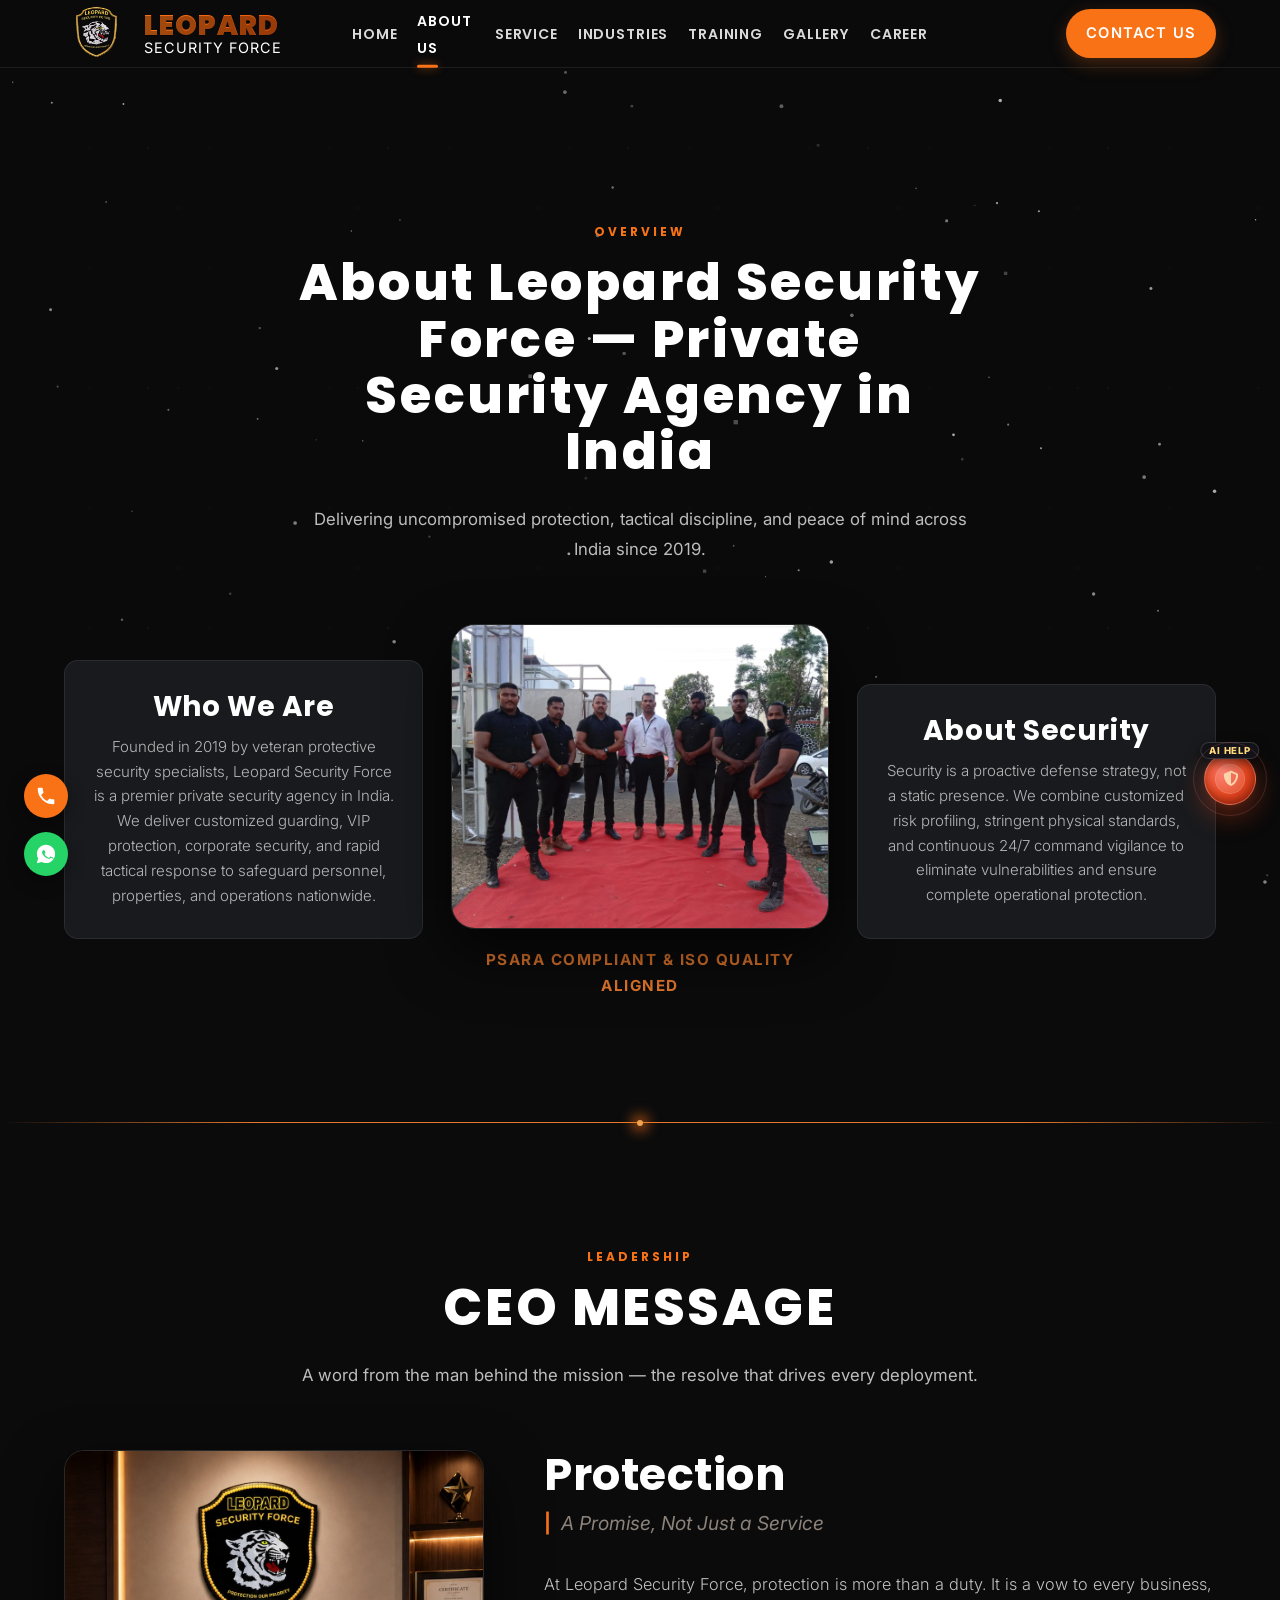
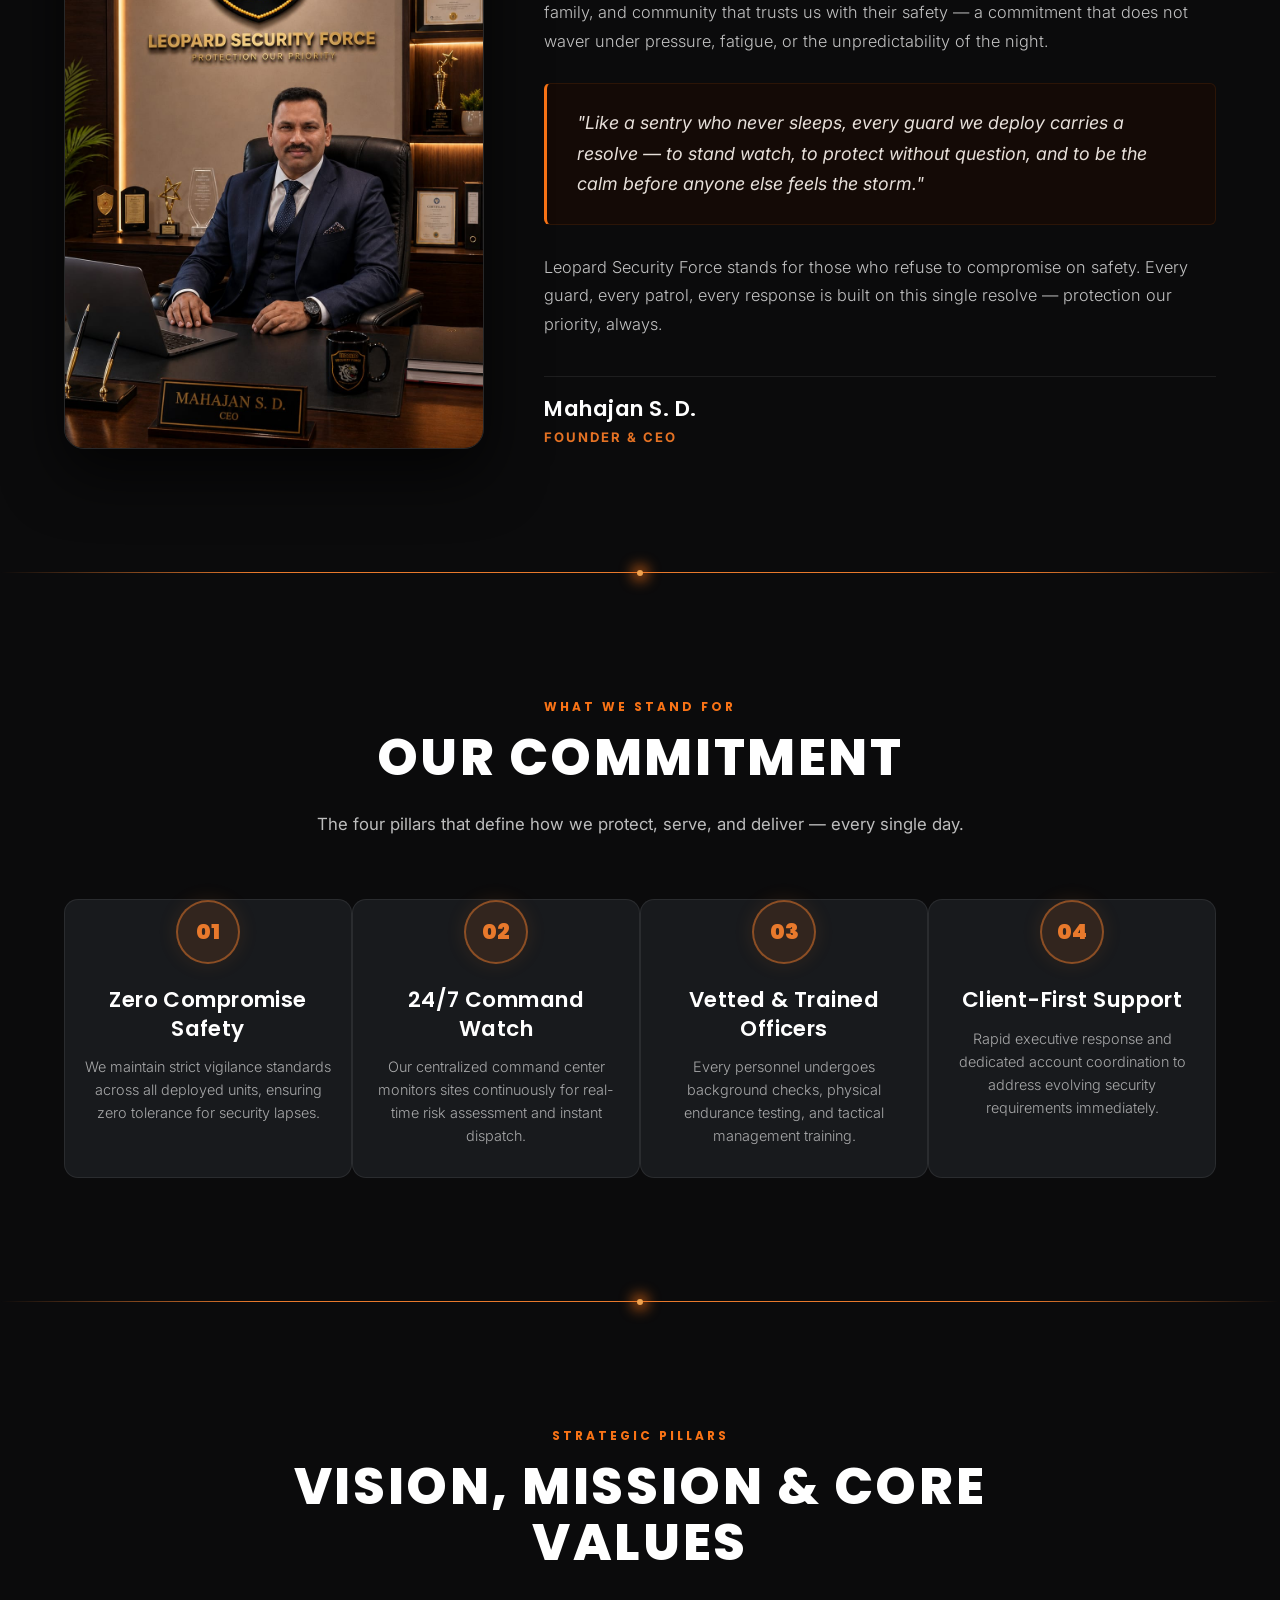
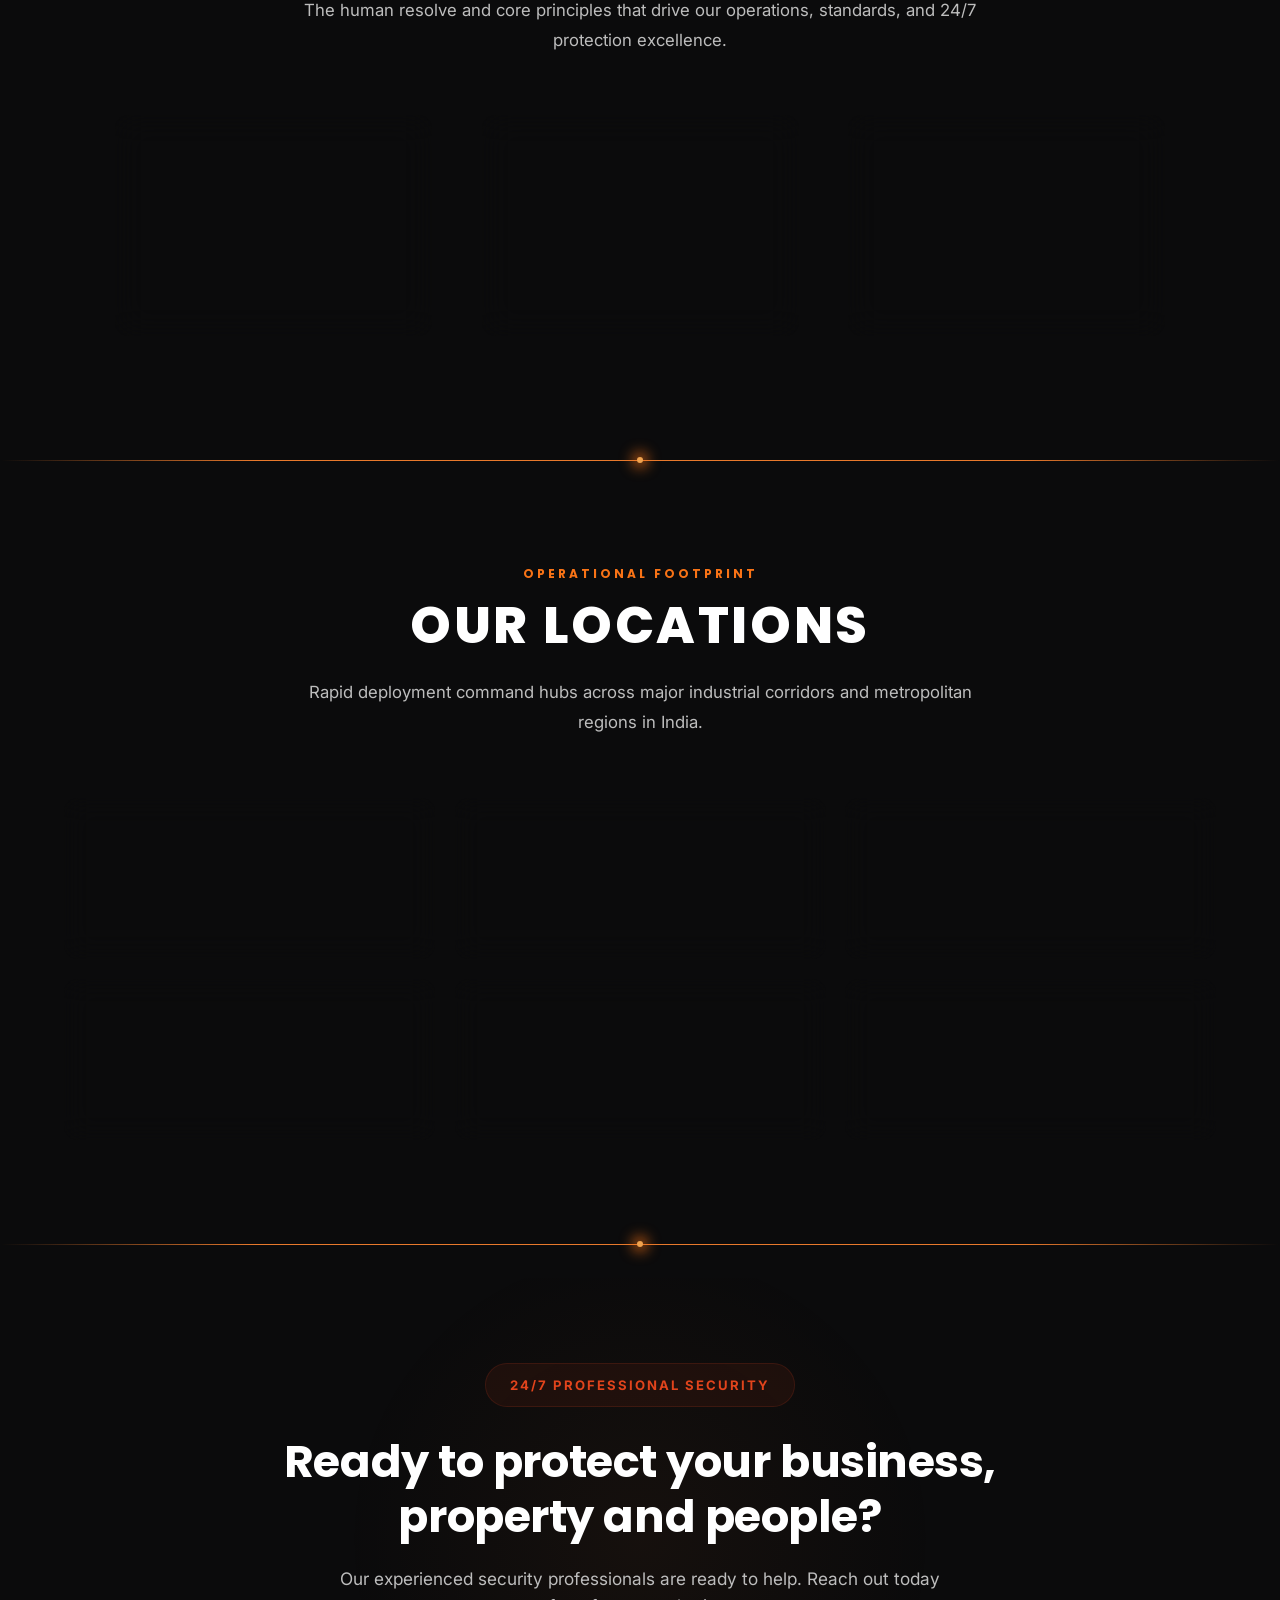
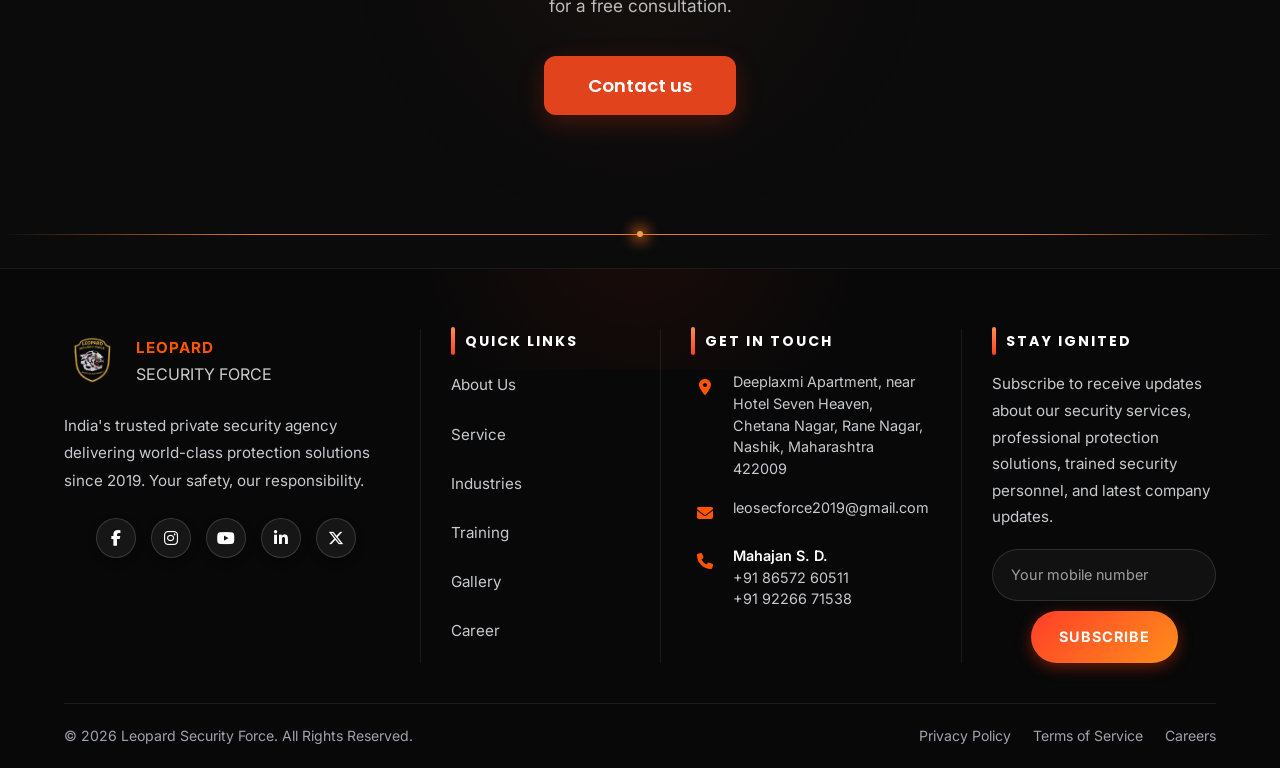
==== commit d5772bd3: "Update about.html" ====
--- a/about.html
+++ b/about.html
@@ -68,7 +68,7 @@
     <div class="container">
       <div class="ab-section-header reveal" style="text-align: center; margin-bottom: 60px;">
         <div class="section-label">OVERVIEW</div>
-        <h2 class="section-title">WHO WE ARE &amp; ABOUT SECURITY</h2>
+       <h1 class="section-title">About Leopard Security Force — Private Security Agency in India</h1>
         <p class="section-desc" style="margin: 0 auto;">Delivering uncompromised protection, tactical discipline, and
           peace of mind across India since 2019.</p>
       </div>
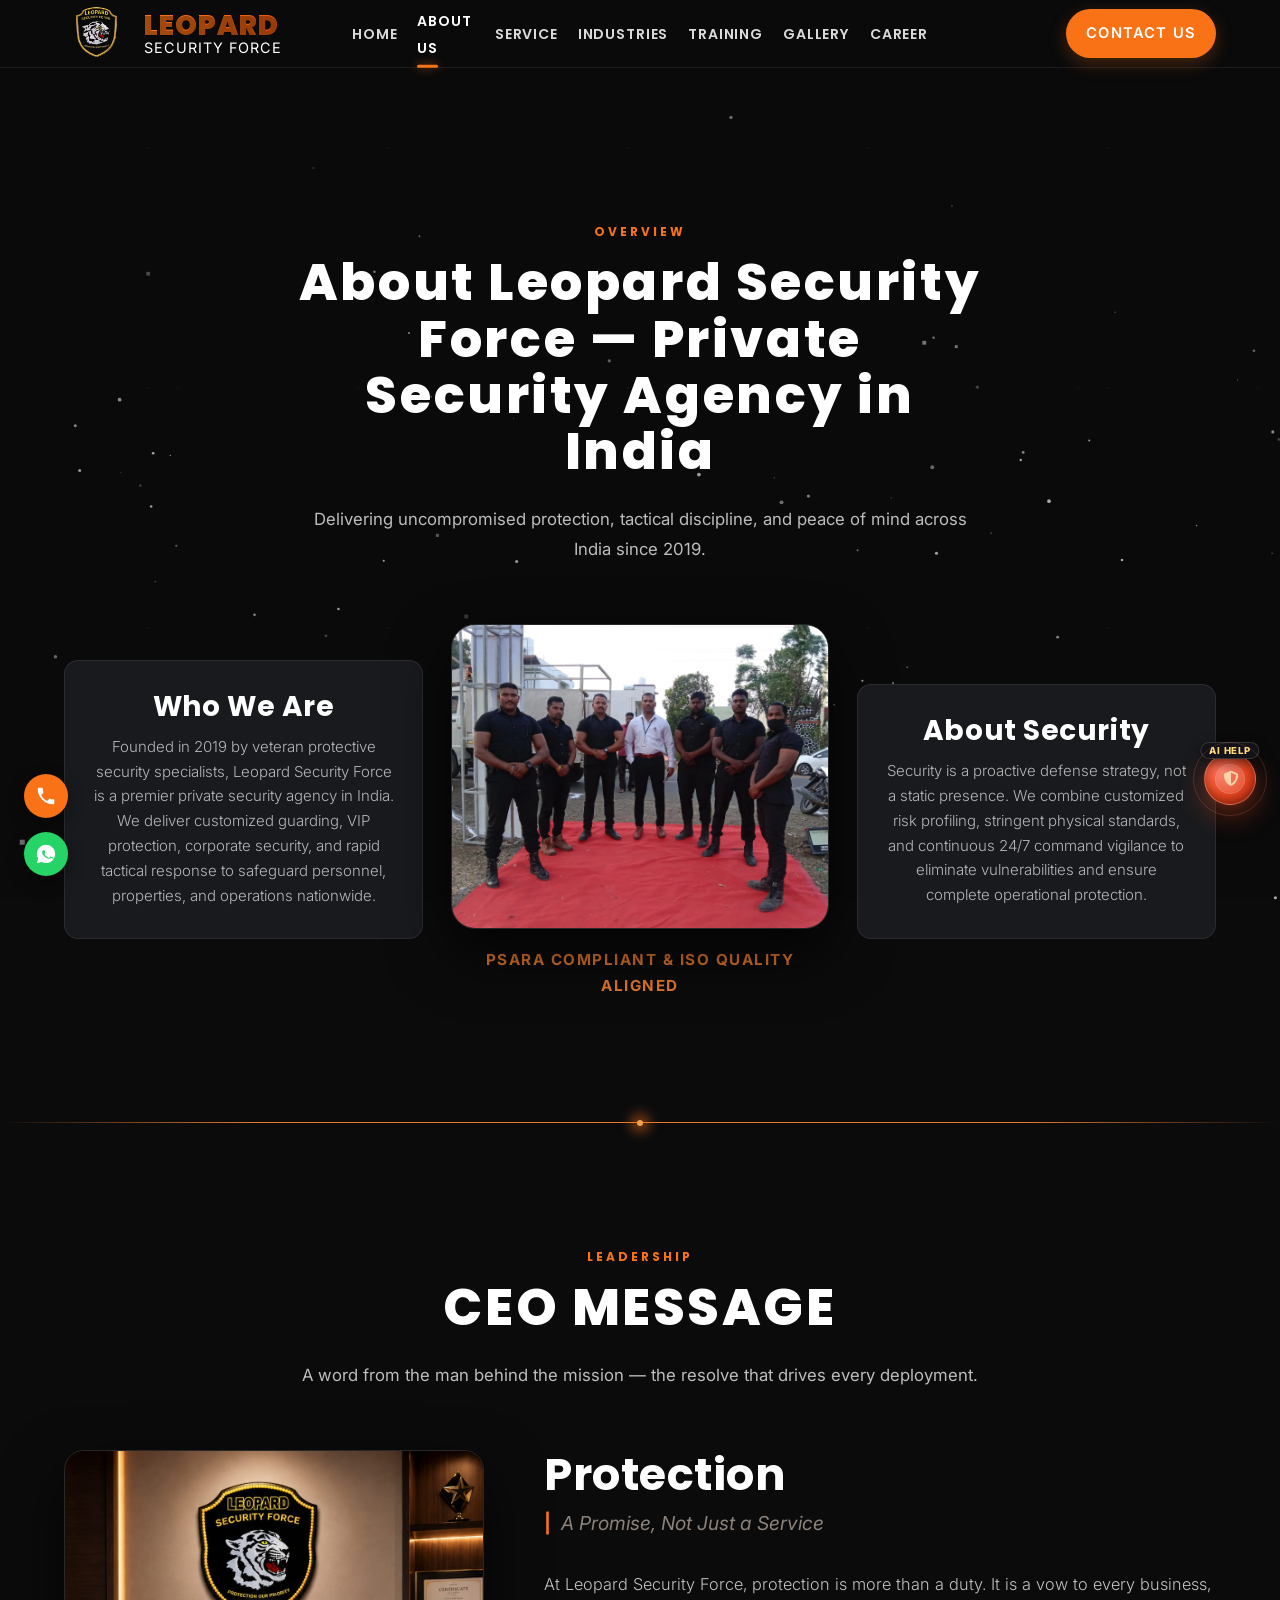
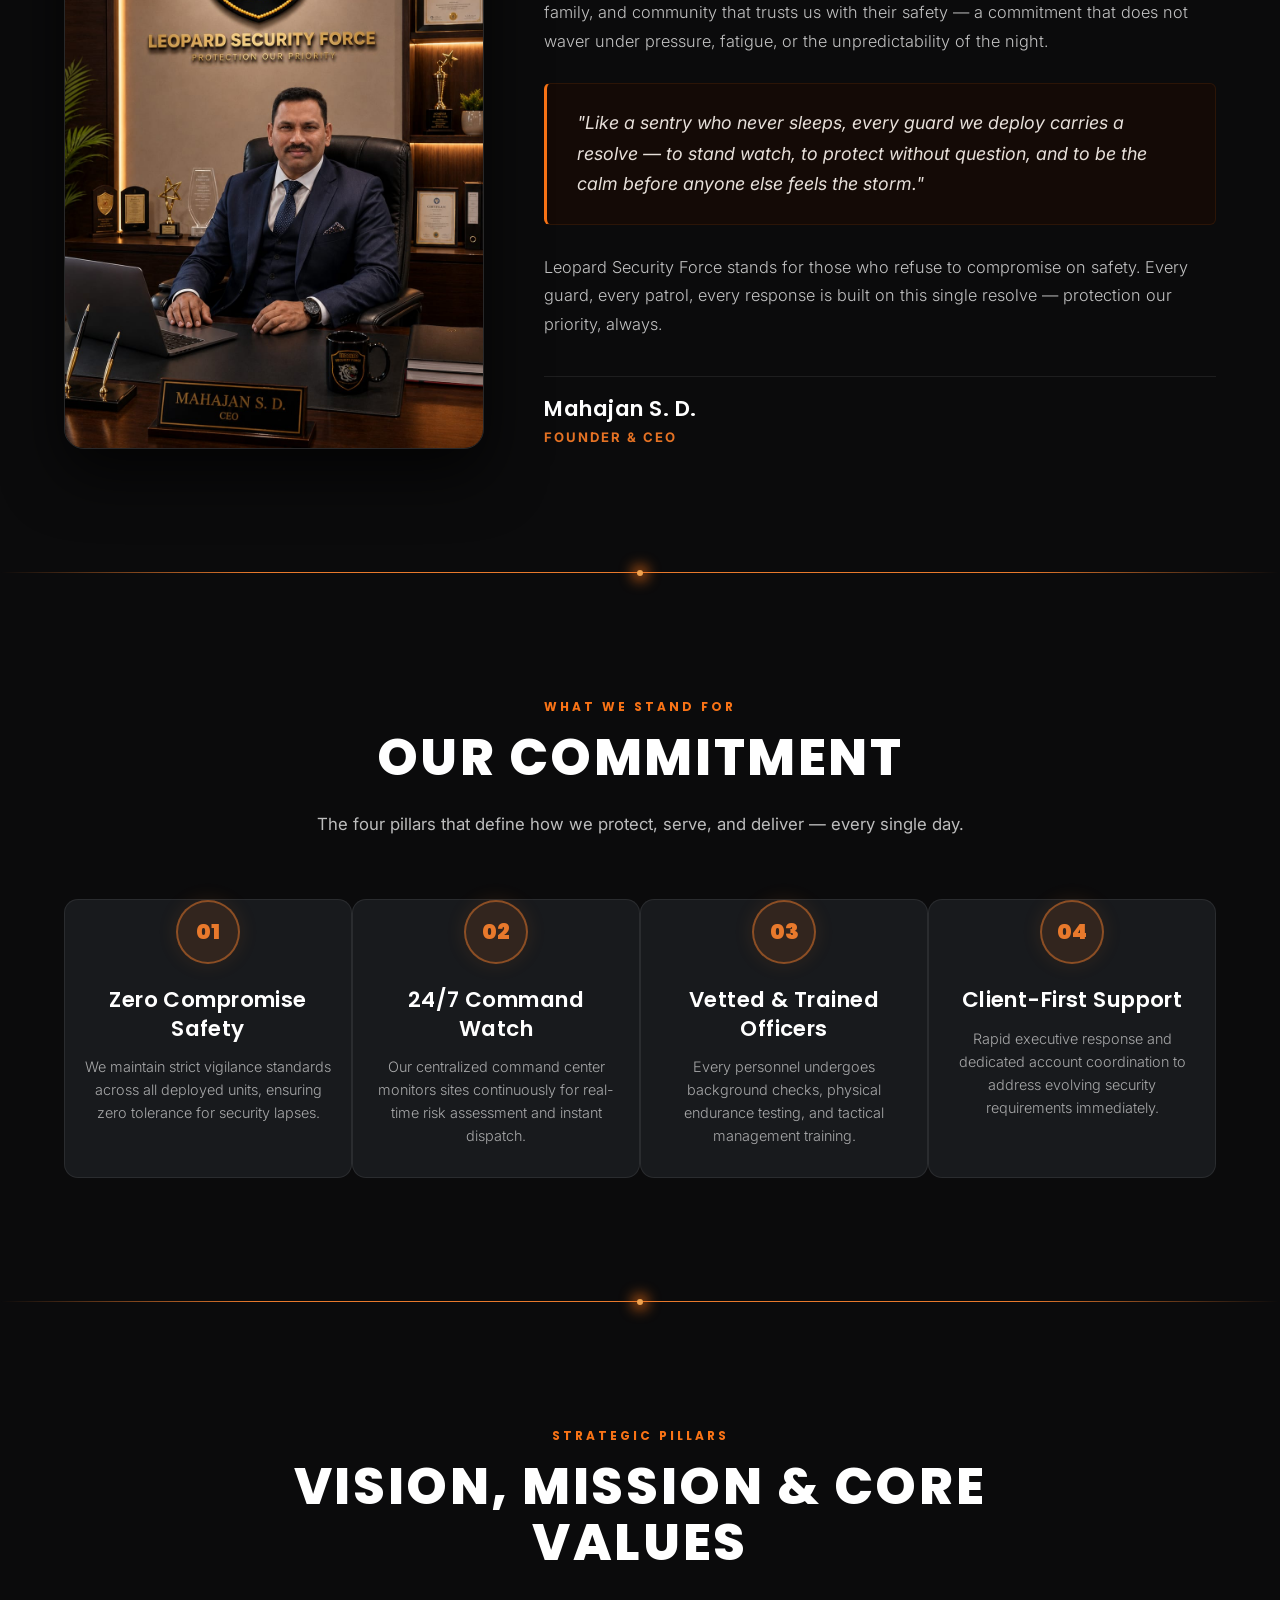
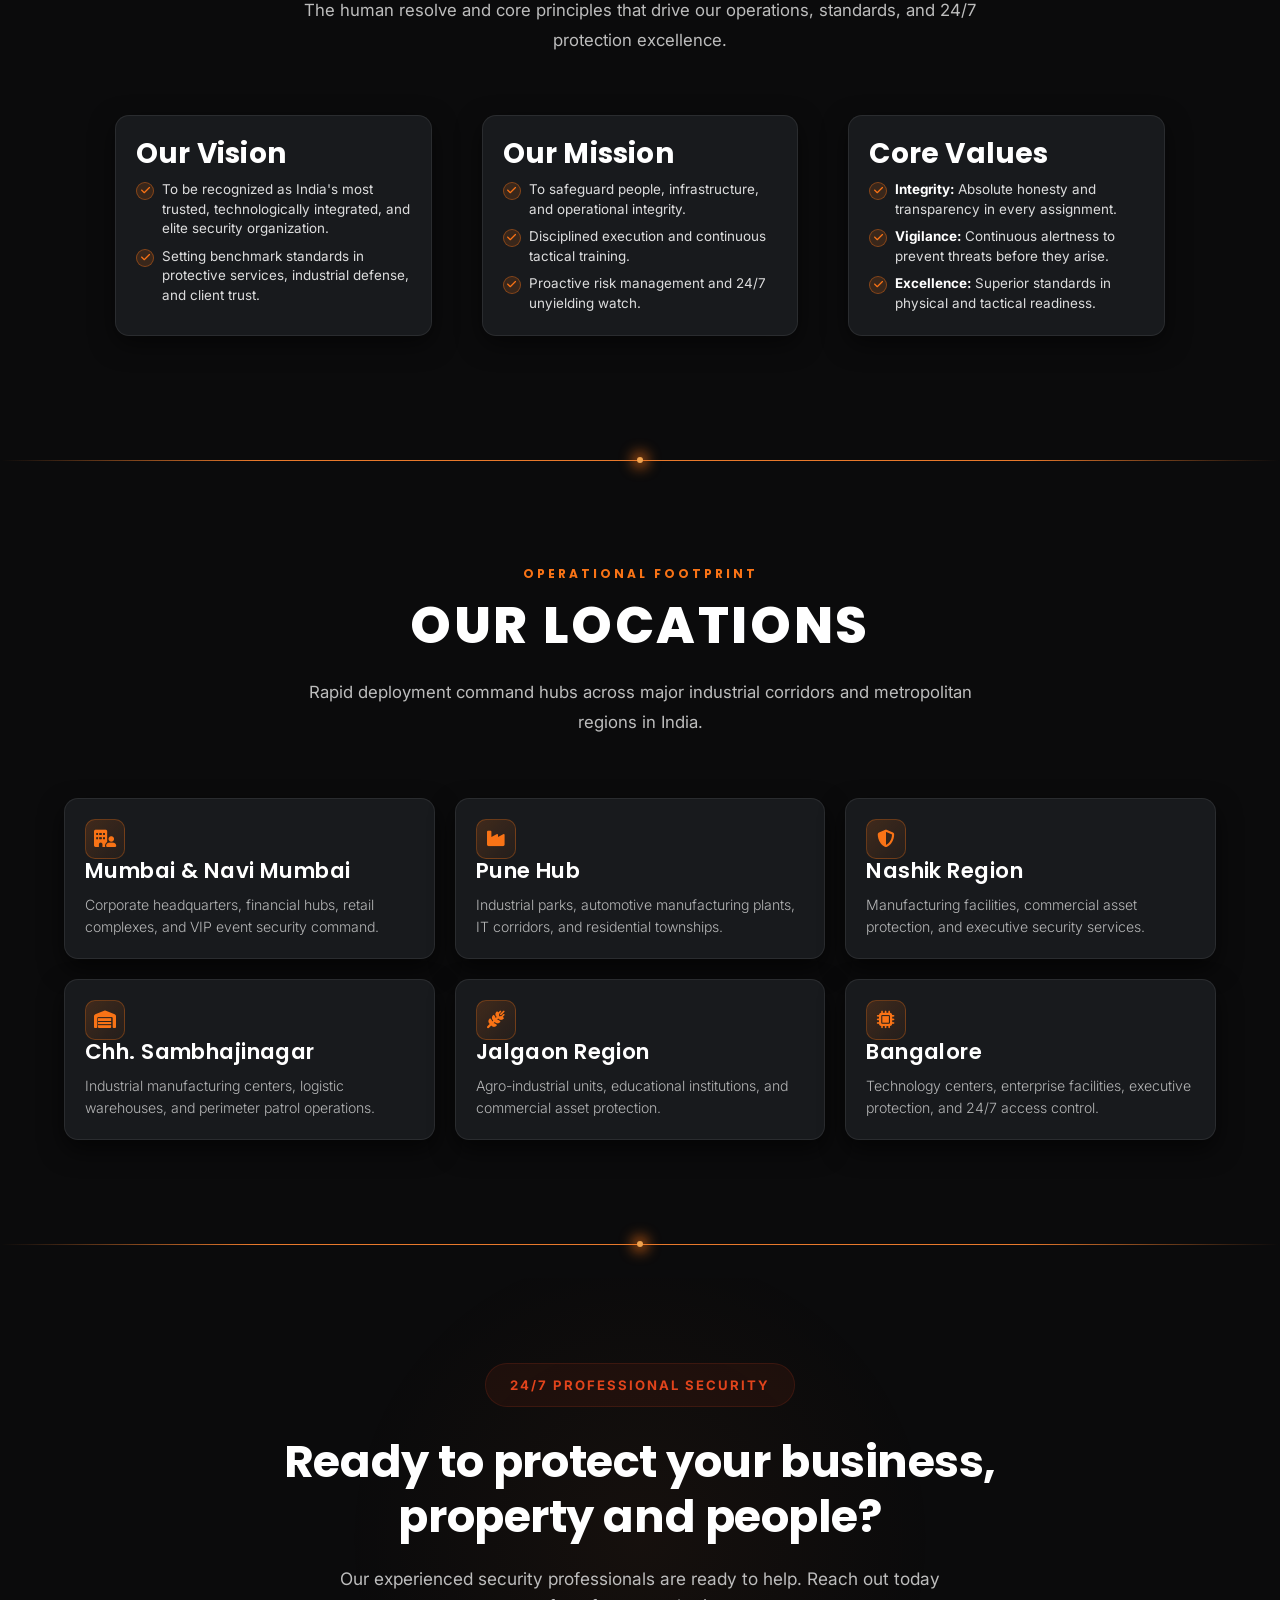
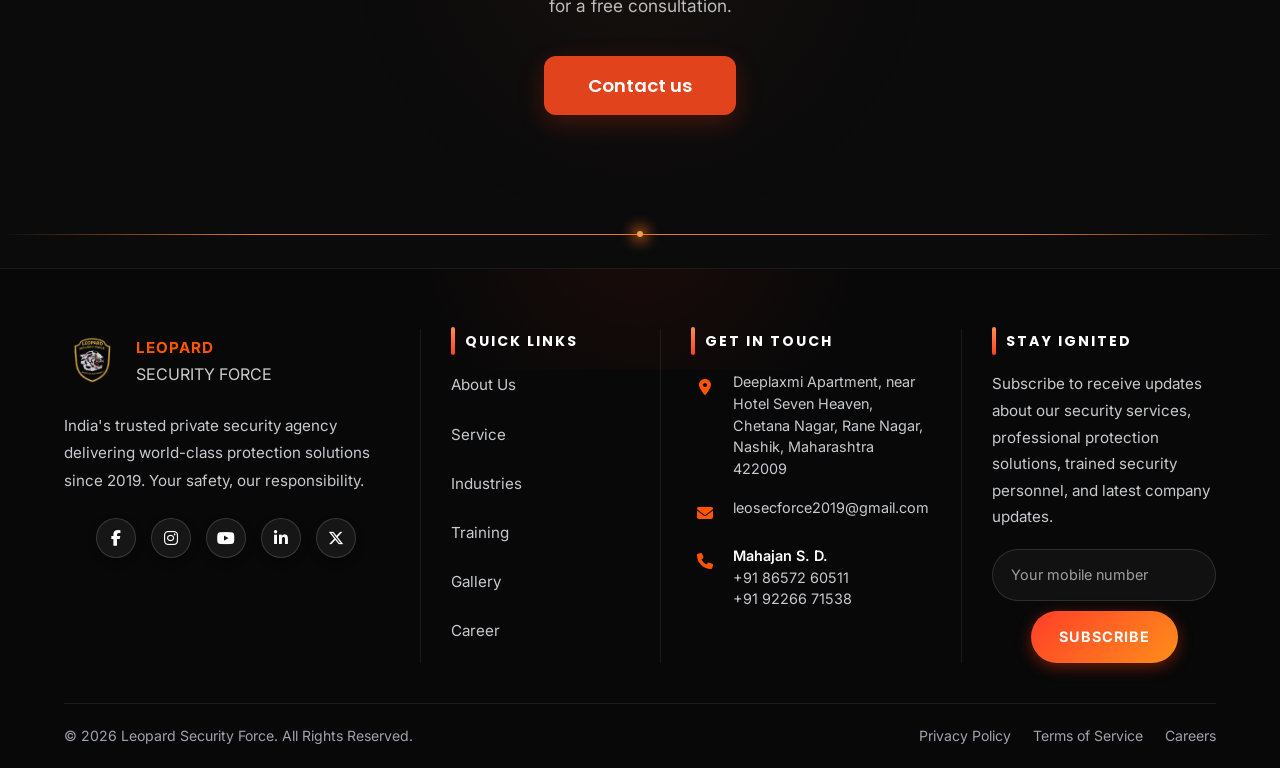
==== commit 32cbd894: "Update about.html" ====
--- a/about.html
+++ b/about.html
@@ -4,7 +4,7 @@
 <head>
   <meta charset="UTF-8">
   <meta name="viewport" content="width=device-width, initial-scale=1.0">
-  <title>About Us — Leopard Security Force</title>
+  <title>About Leopard Security Force | Private Security Agency in India</title>
   <meta name="description"
     content="Learn about Leopard Security Force, our leadership, vision, and commitment to providing unparalleled protection across India.">
   <link rel="icon" type="image/png" href="logo.png">
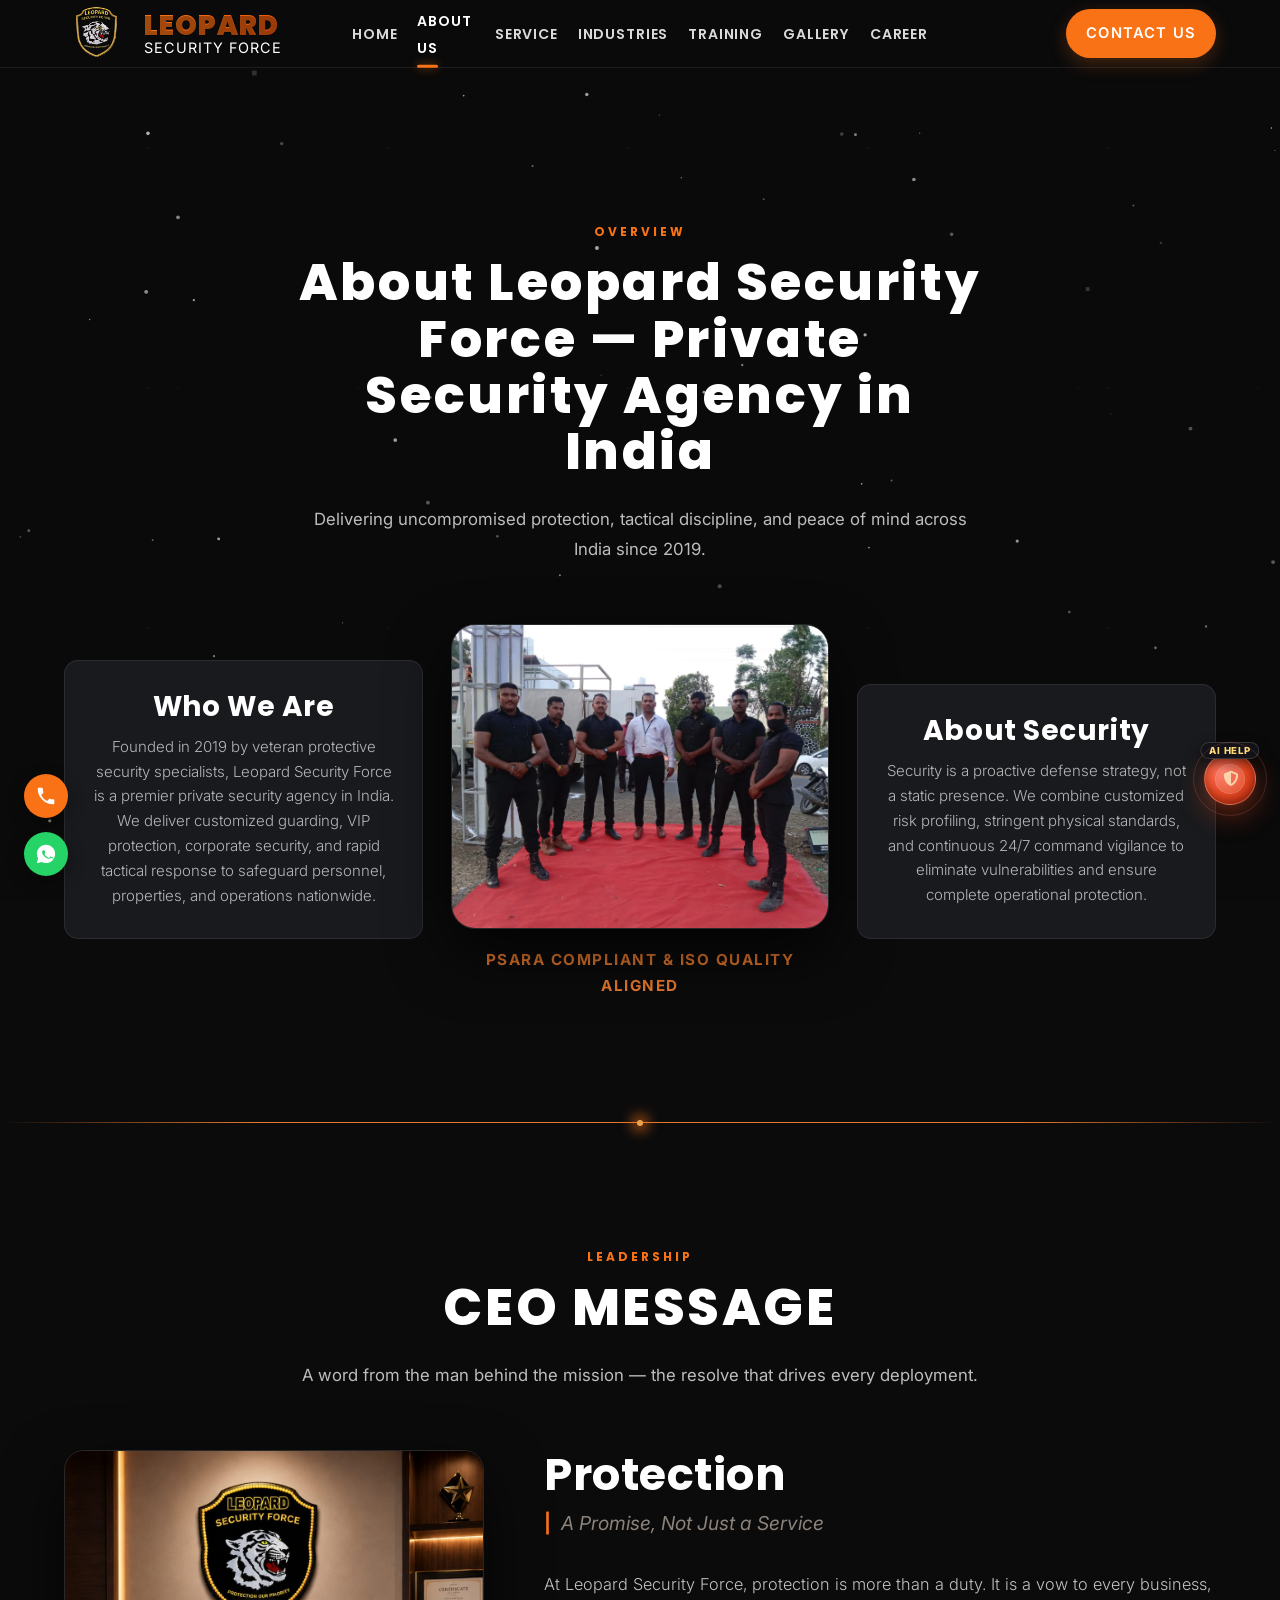
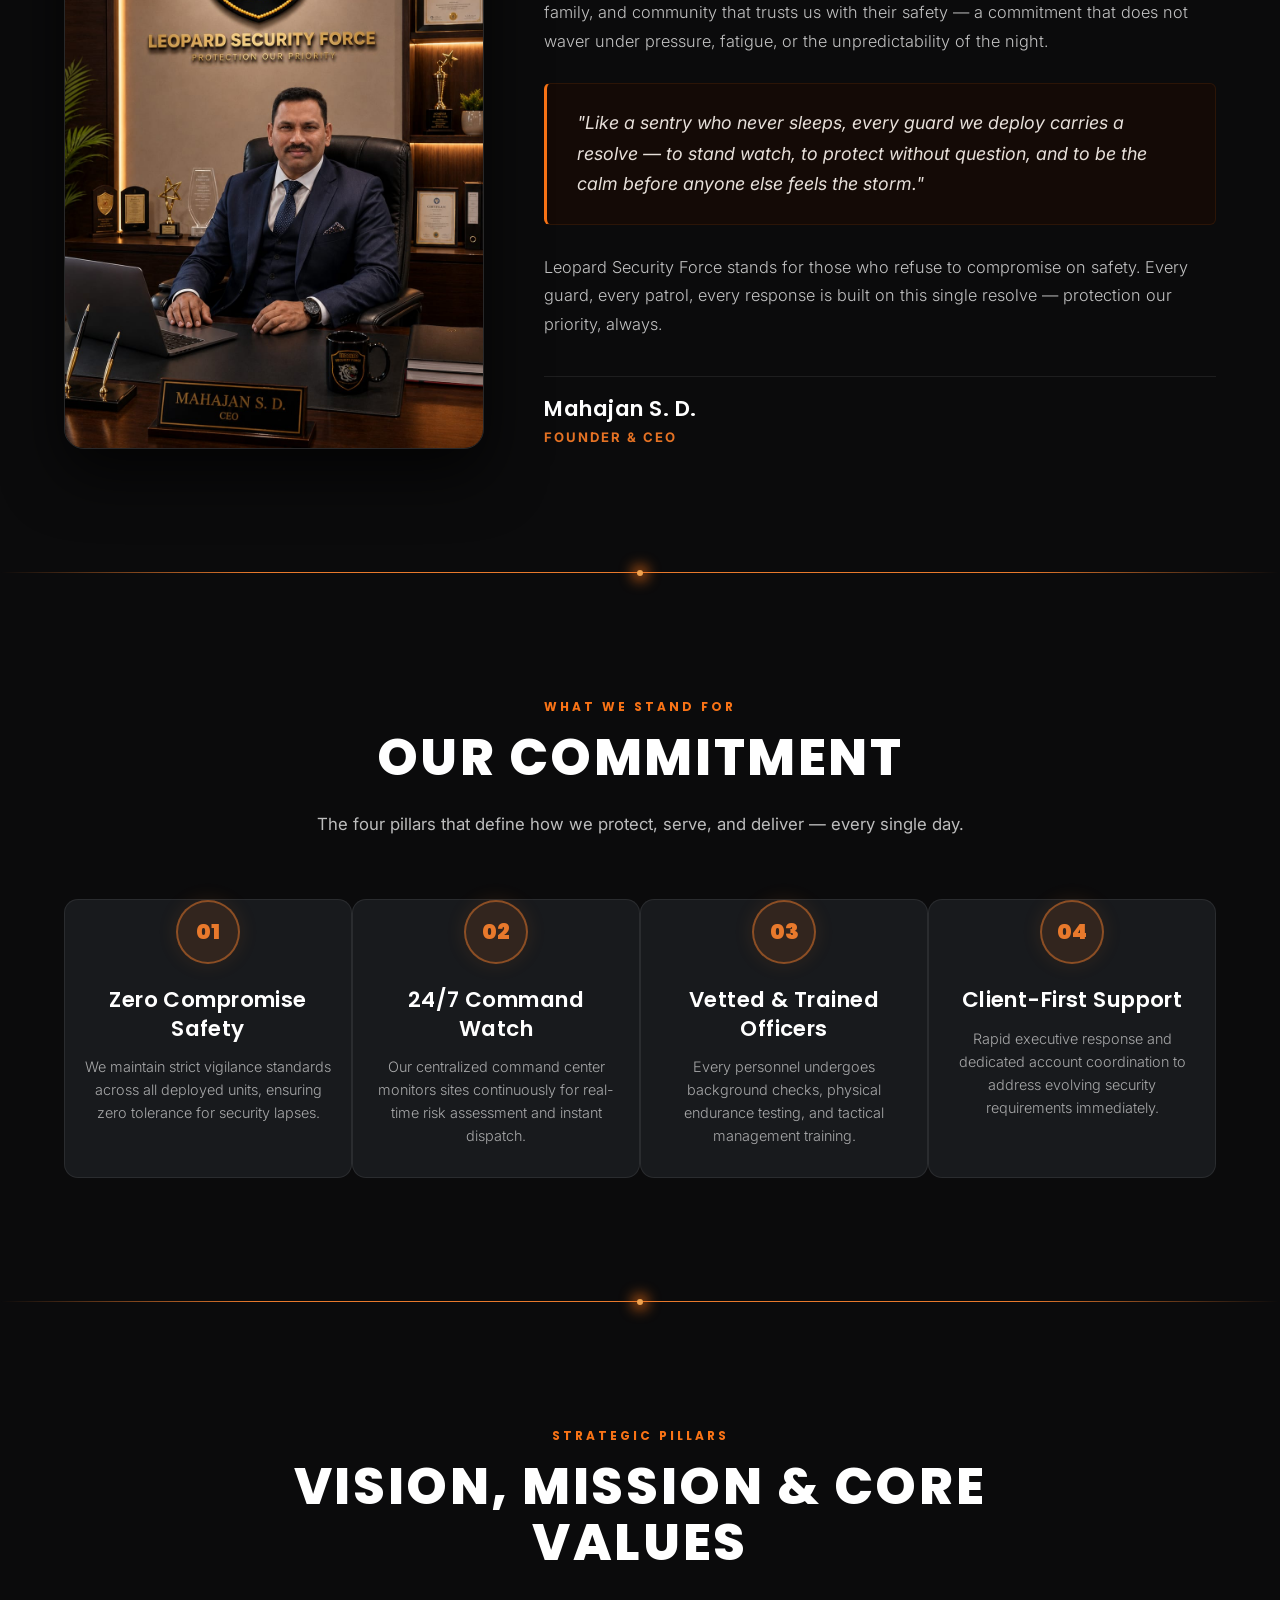
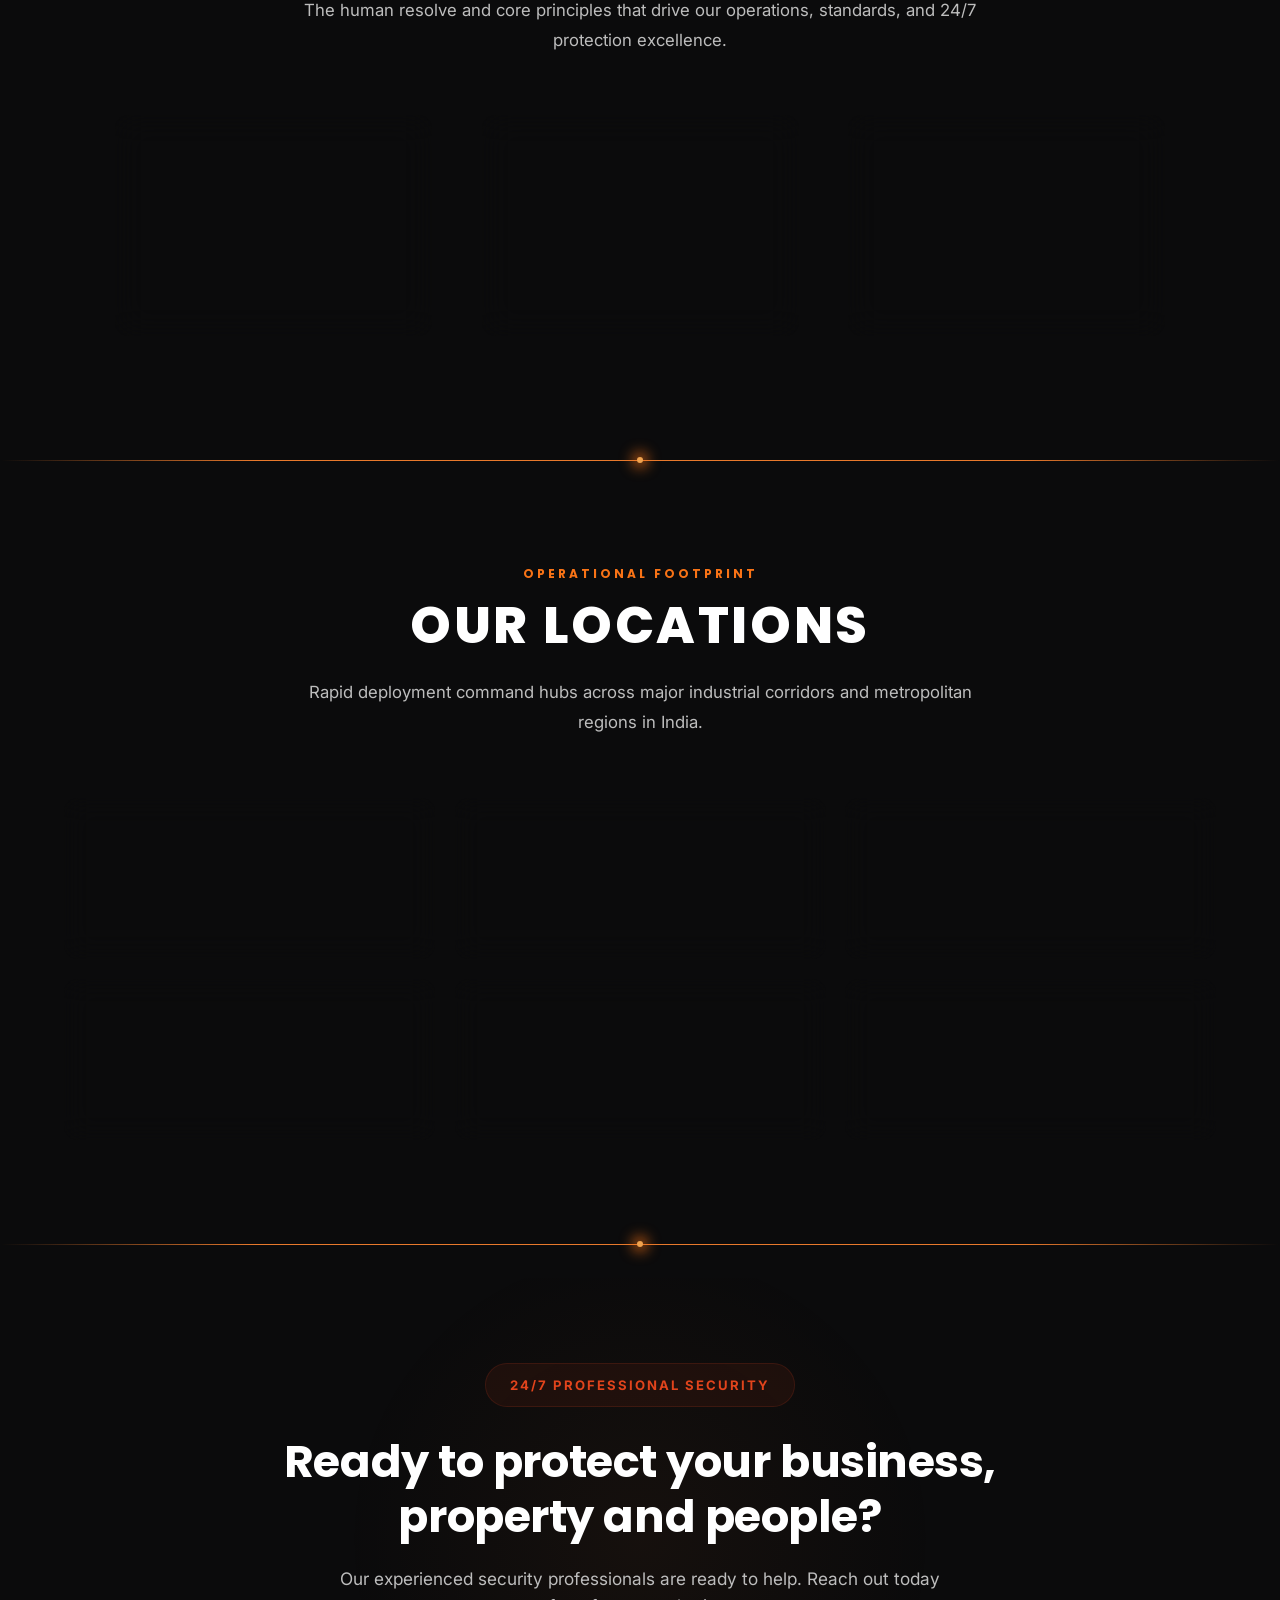
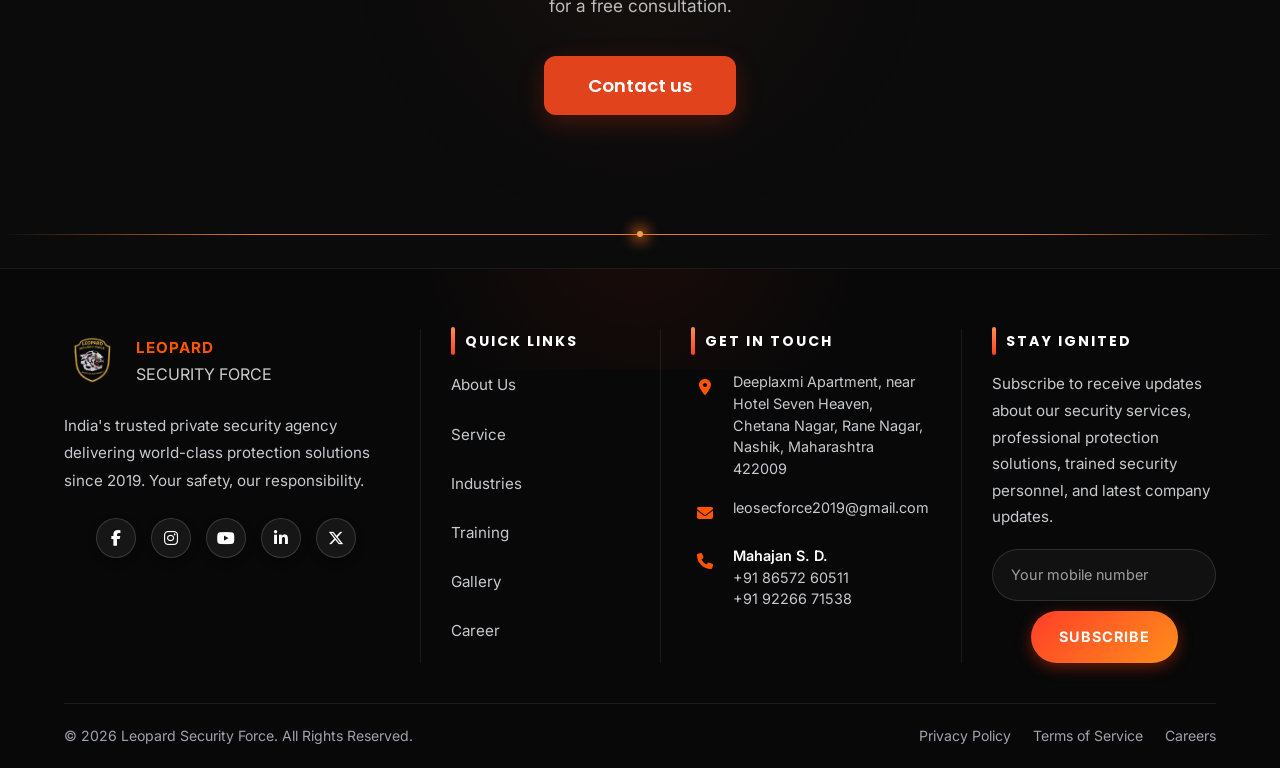
==== commit db0f3478: "Update about.html" ====
--- a/about.html
+++ b/about.html
@@ -5,8 +5,8 @@
   <meta charset="UTF-8">
   <meta name="viewport" content="width=device-width, initial-scale=1.0">
   <title>About Leopard Security Force | Private Security Agency in India</title>
-  <meta name="description"
-    content="Learn about Leopard Security Force, our leadership, vision, and commitment to providing unparalleled protection across India.">
+ <meta name="description"
+  content="Learn about Leopard Security Force, a private security agency in India providing professional security services, corporate security, VIP protection, and trained security personnel.">
   <link rel="icon" type="image/png" href="logo.png">
   <link rel="canonical" href="https://leopardsecurityforce.com/about.html">
   <link rel="stylesheet" href="style.css">
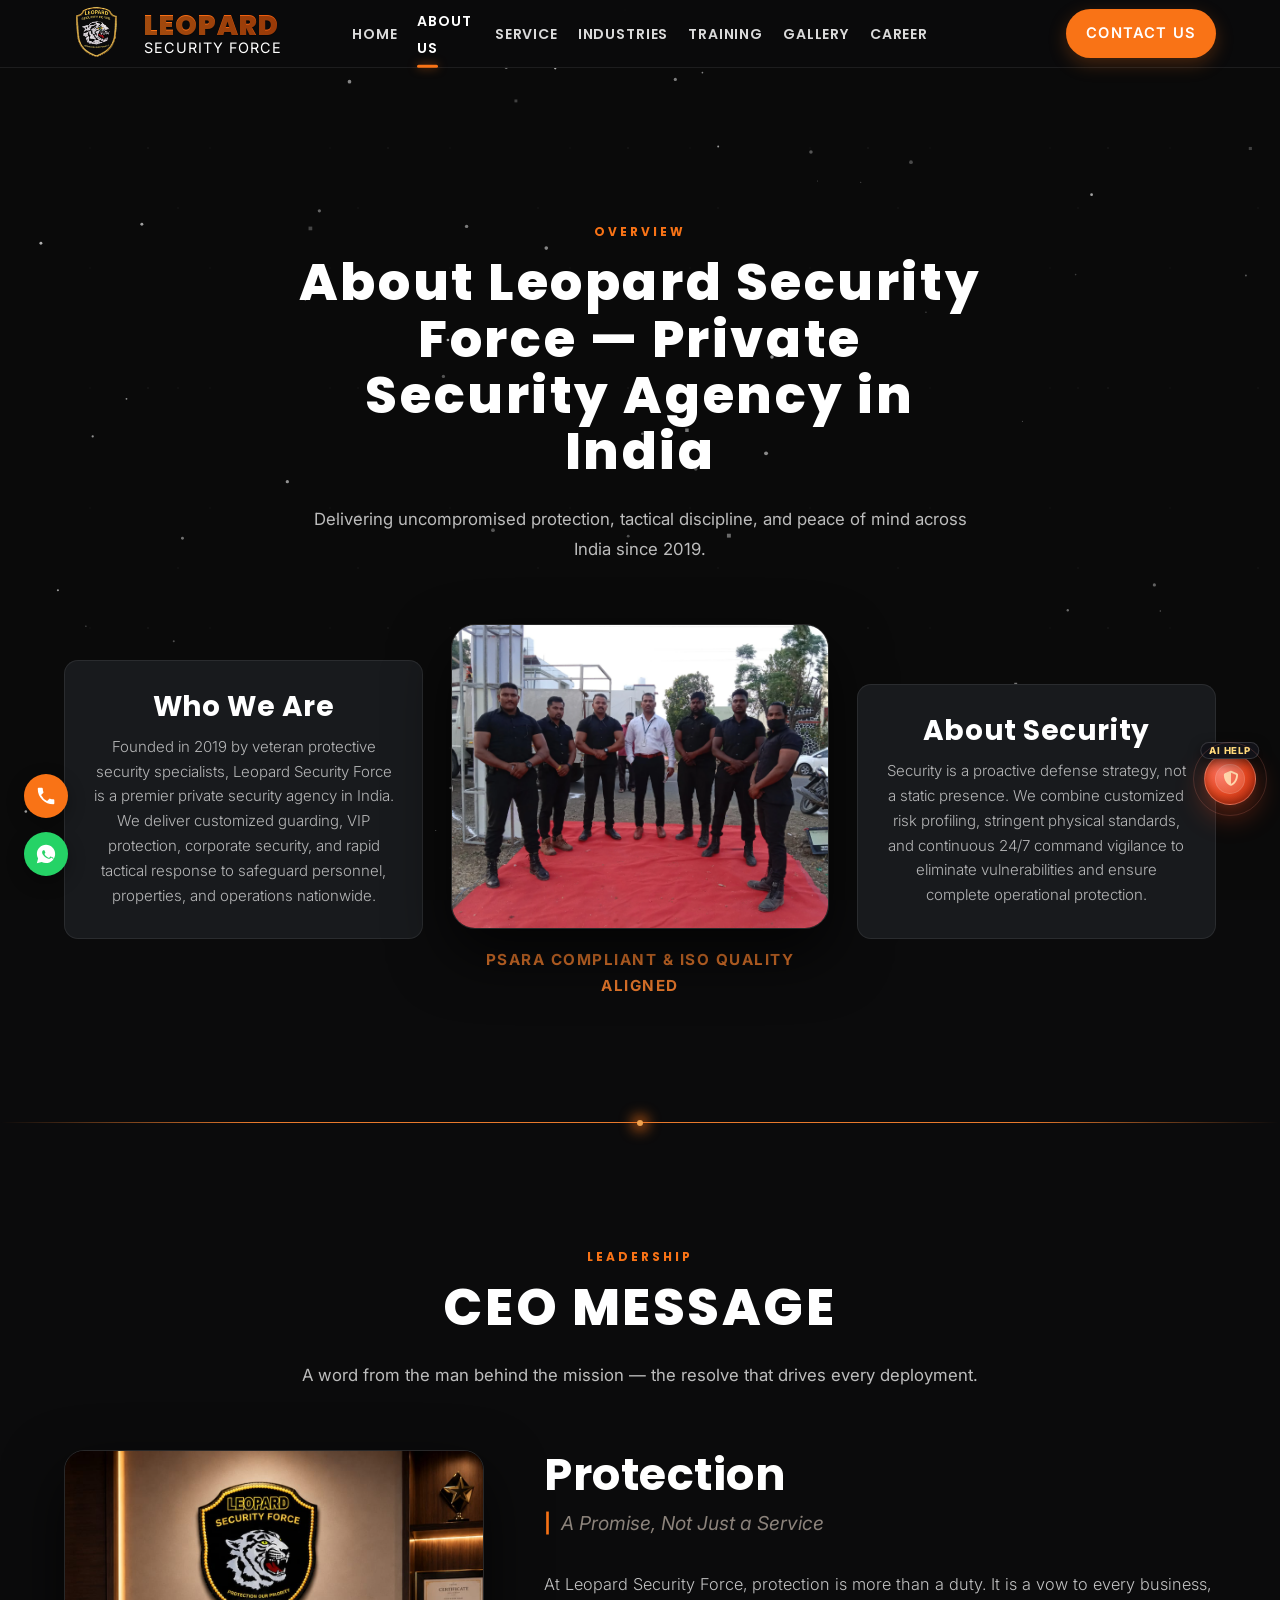
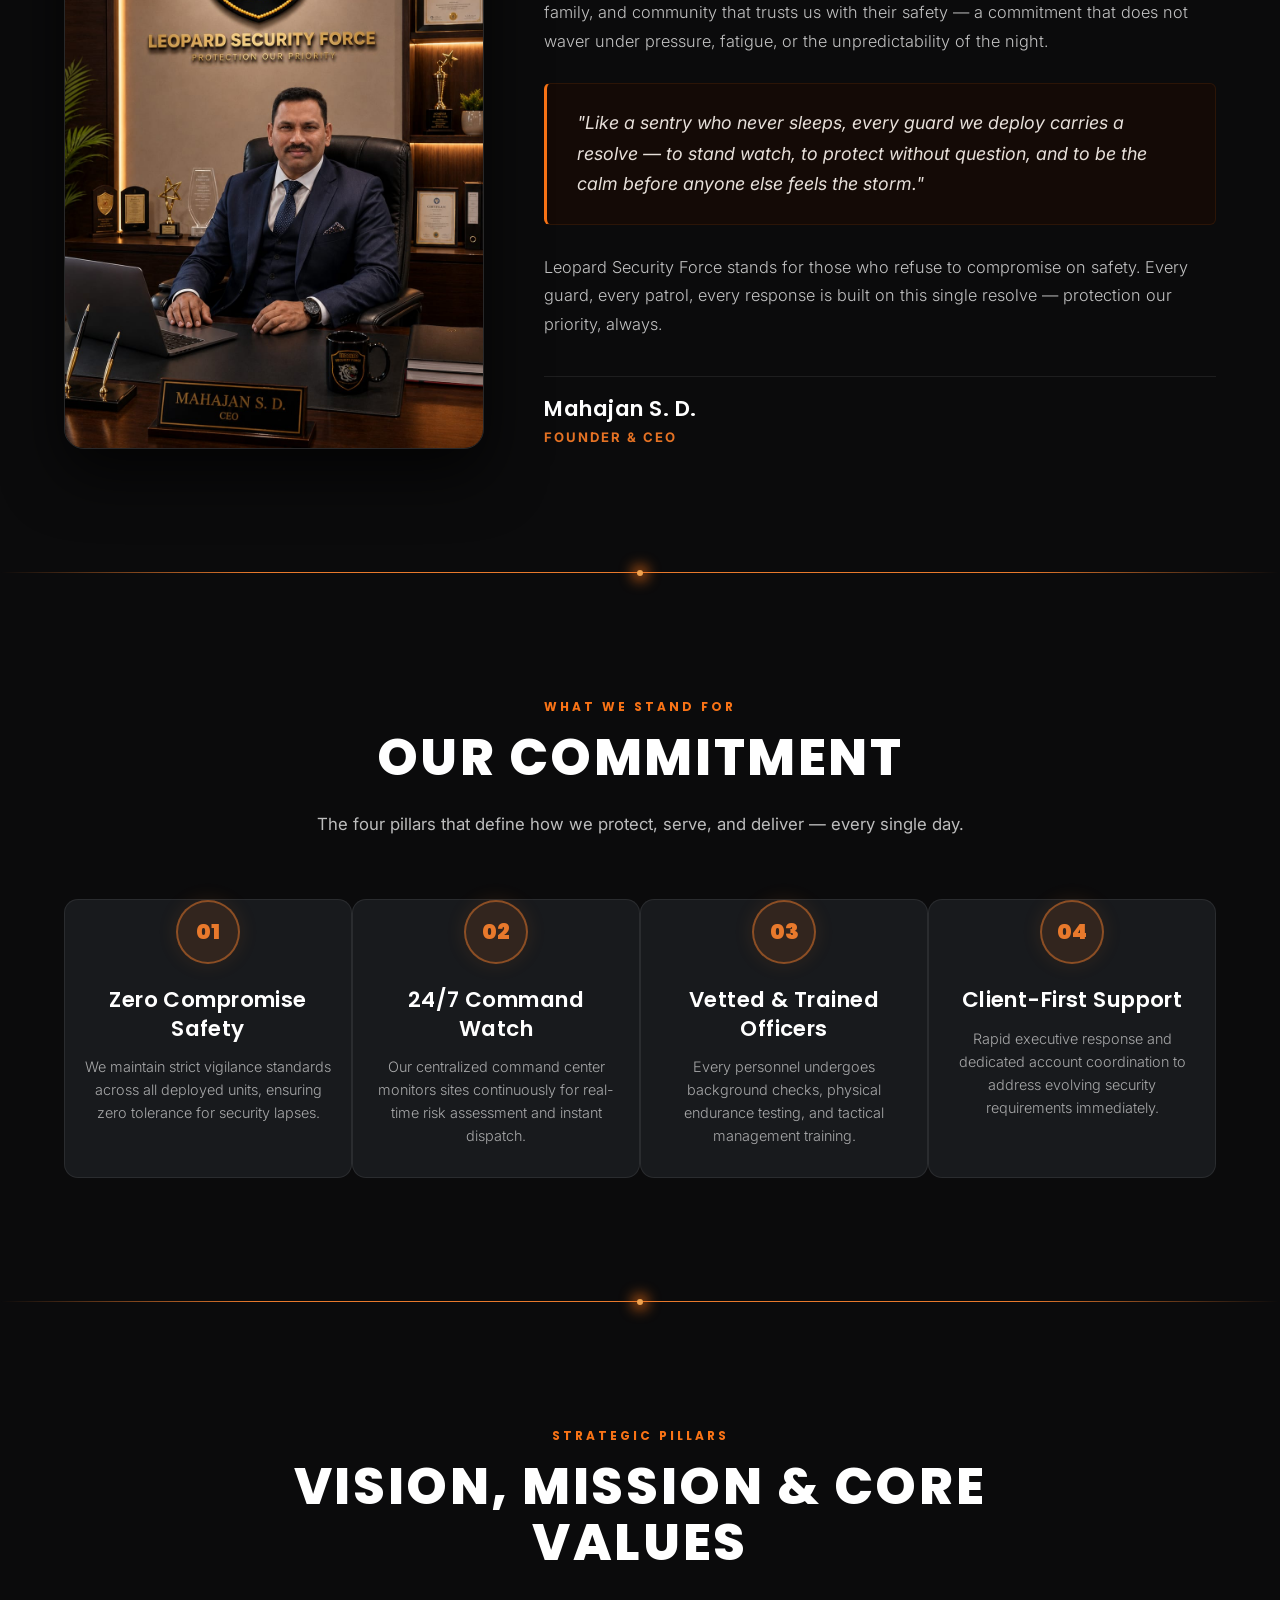
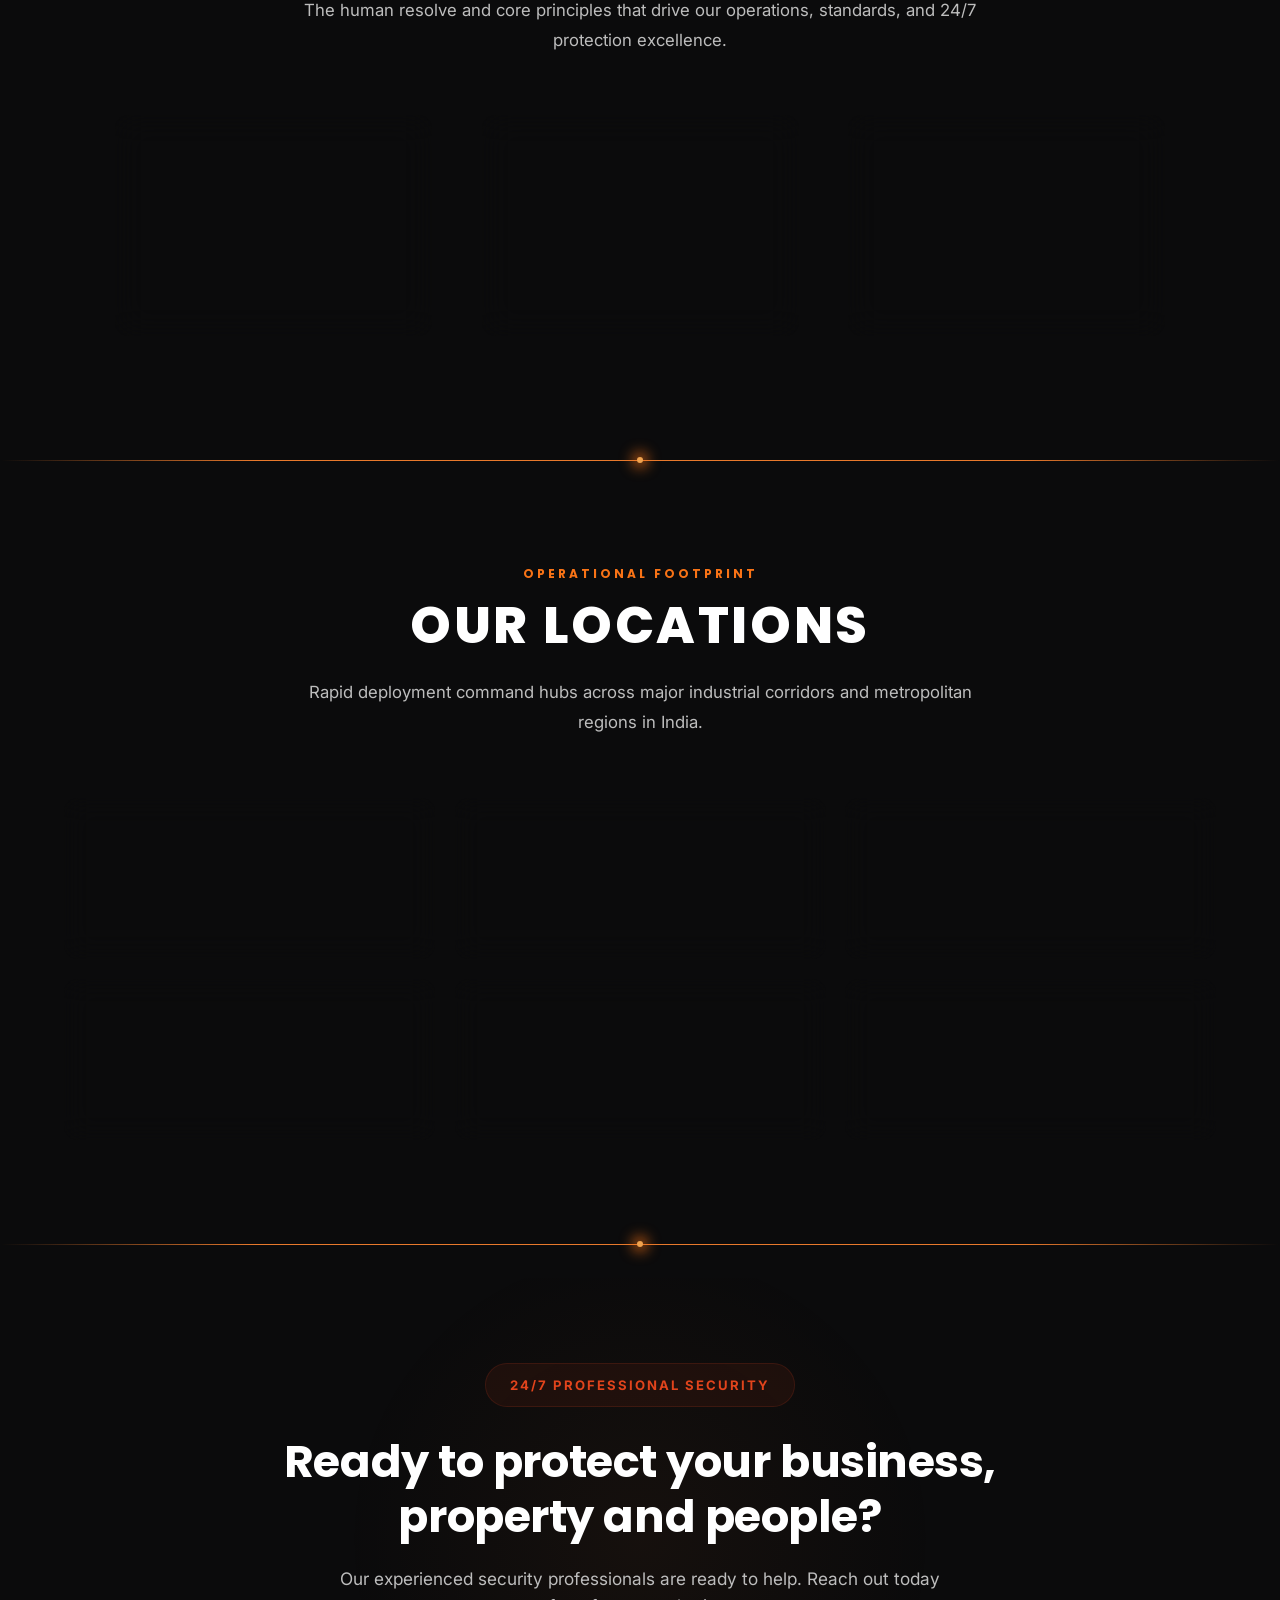
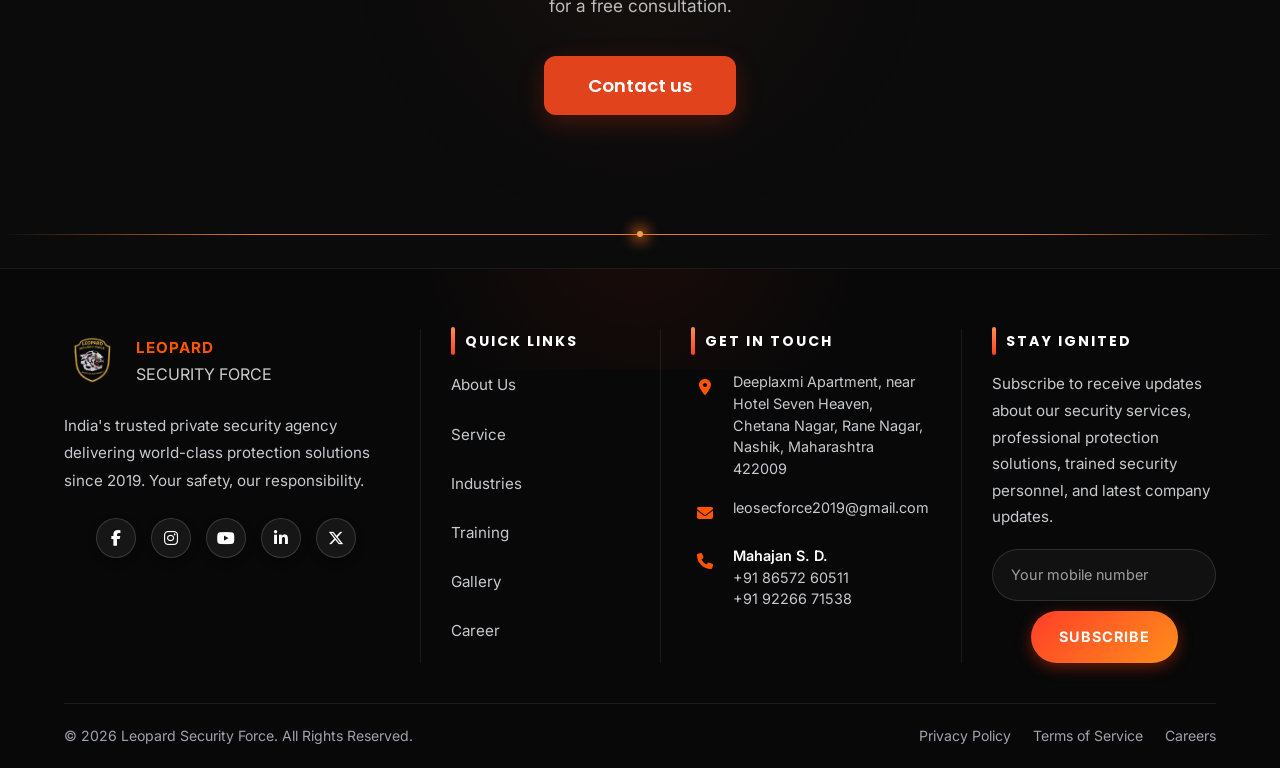
==== commit 15f3960d: "Update about.html" ====
--- a/about.html
+++ b/about.html
@@ -7,6 +7,8 @@
   <title>About Leopard Security Force | Private Security Agency in India</title>
  <meta name="description"
   content="Learn about Leopard Security Force, a private security agency in India providing professional security services, corporate security, VIP protection, and trained security personnel.">
+  <meta name="keywords"
+  content="Leopard Security Force, security agency India, private security agency, security services India, corporate security, VIP protection, security guards">
   <link rel="icon" type="image/png" href="logo.png">
   <link rel="canonical" href="https://leopardsecurityforce.com/about.html">
   <link rel="stylesheet" href="style.css">
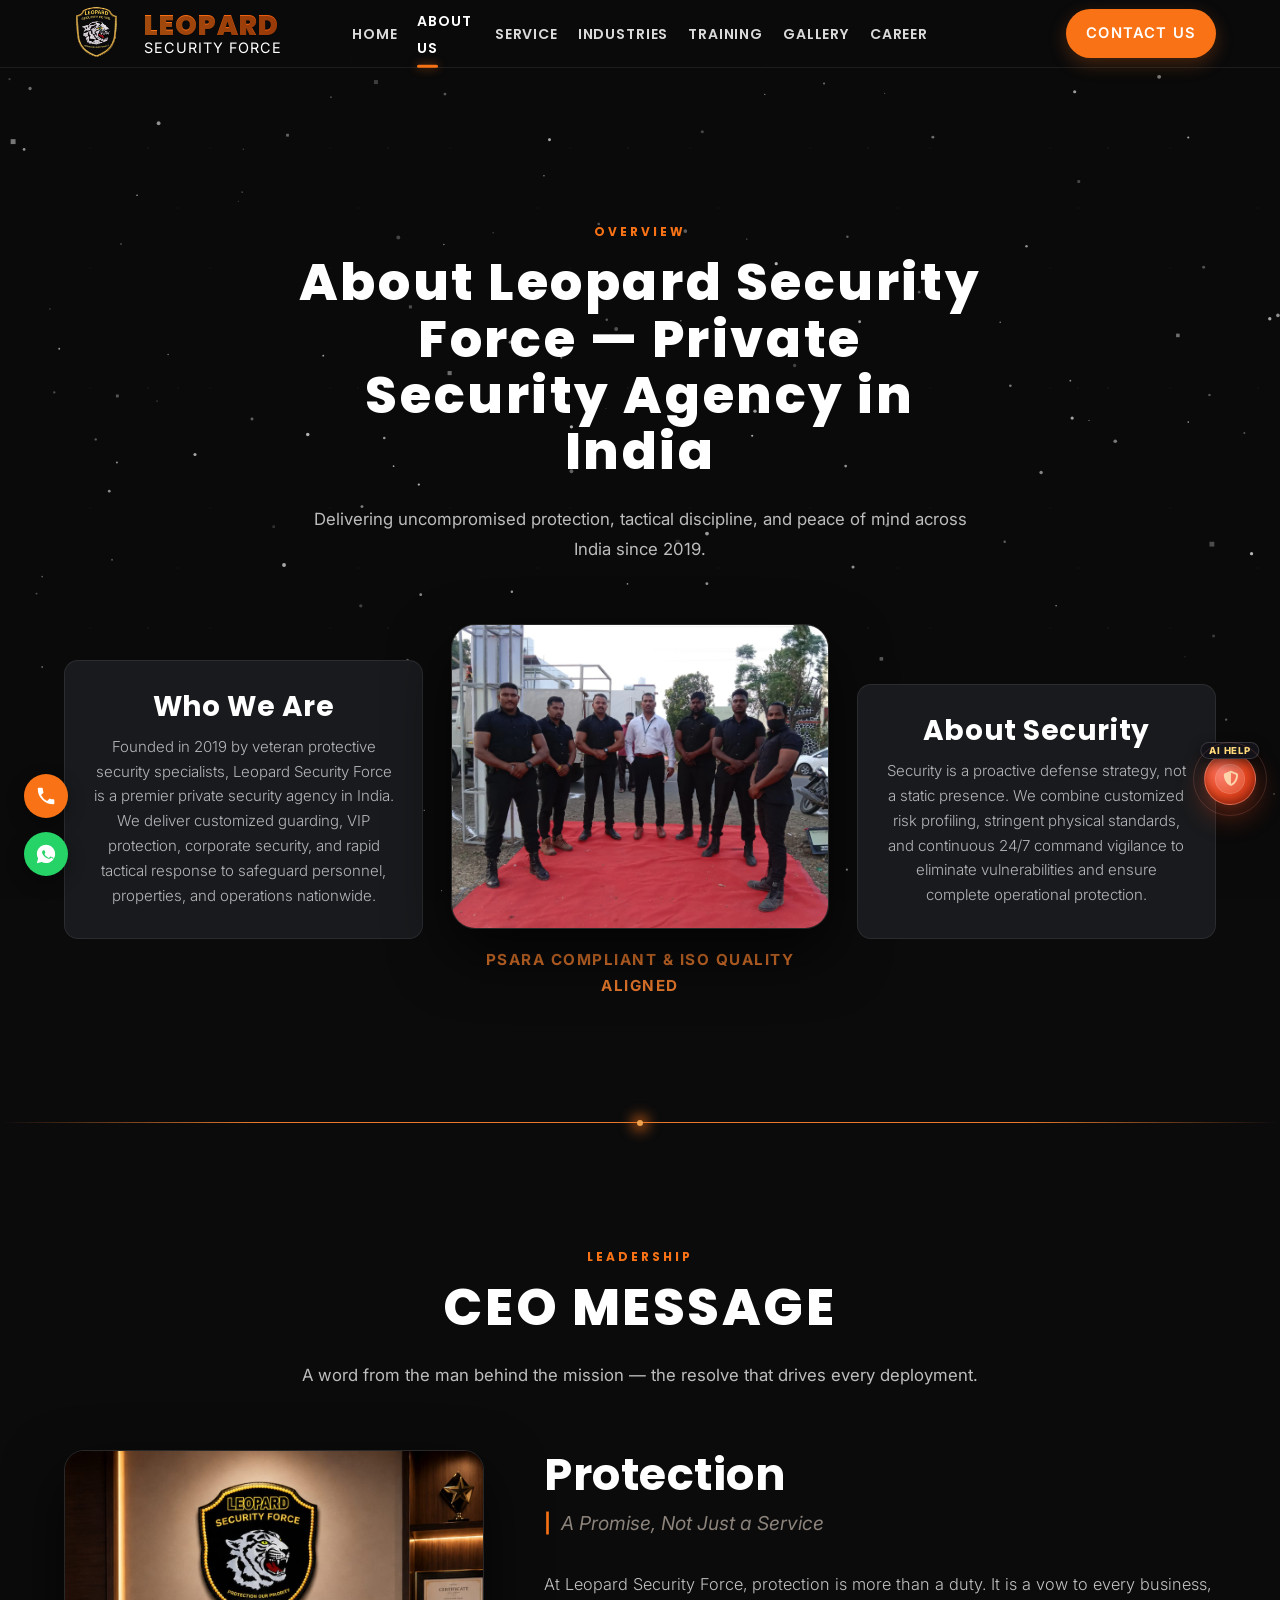
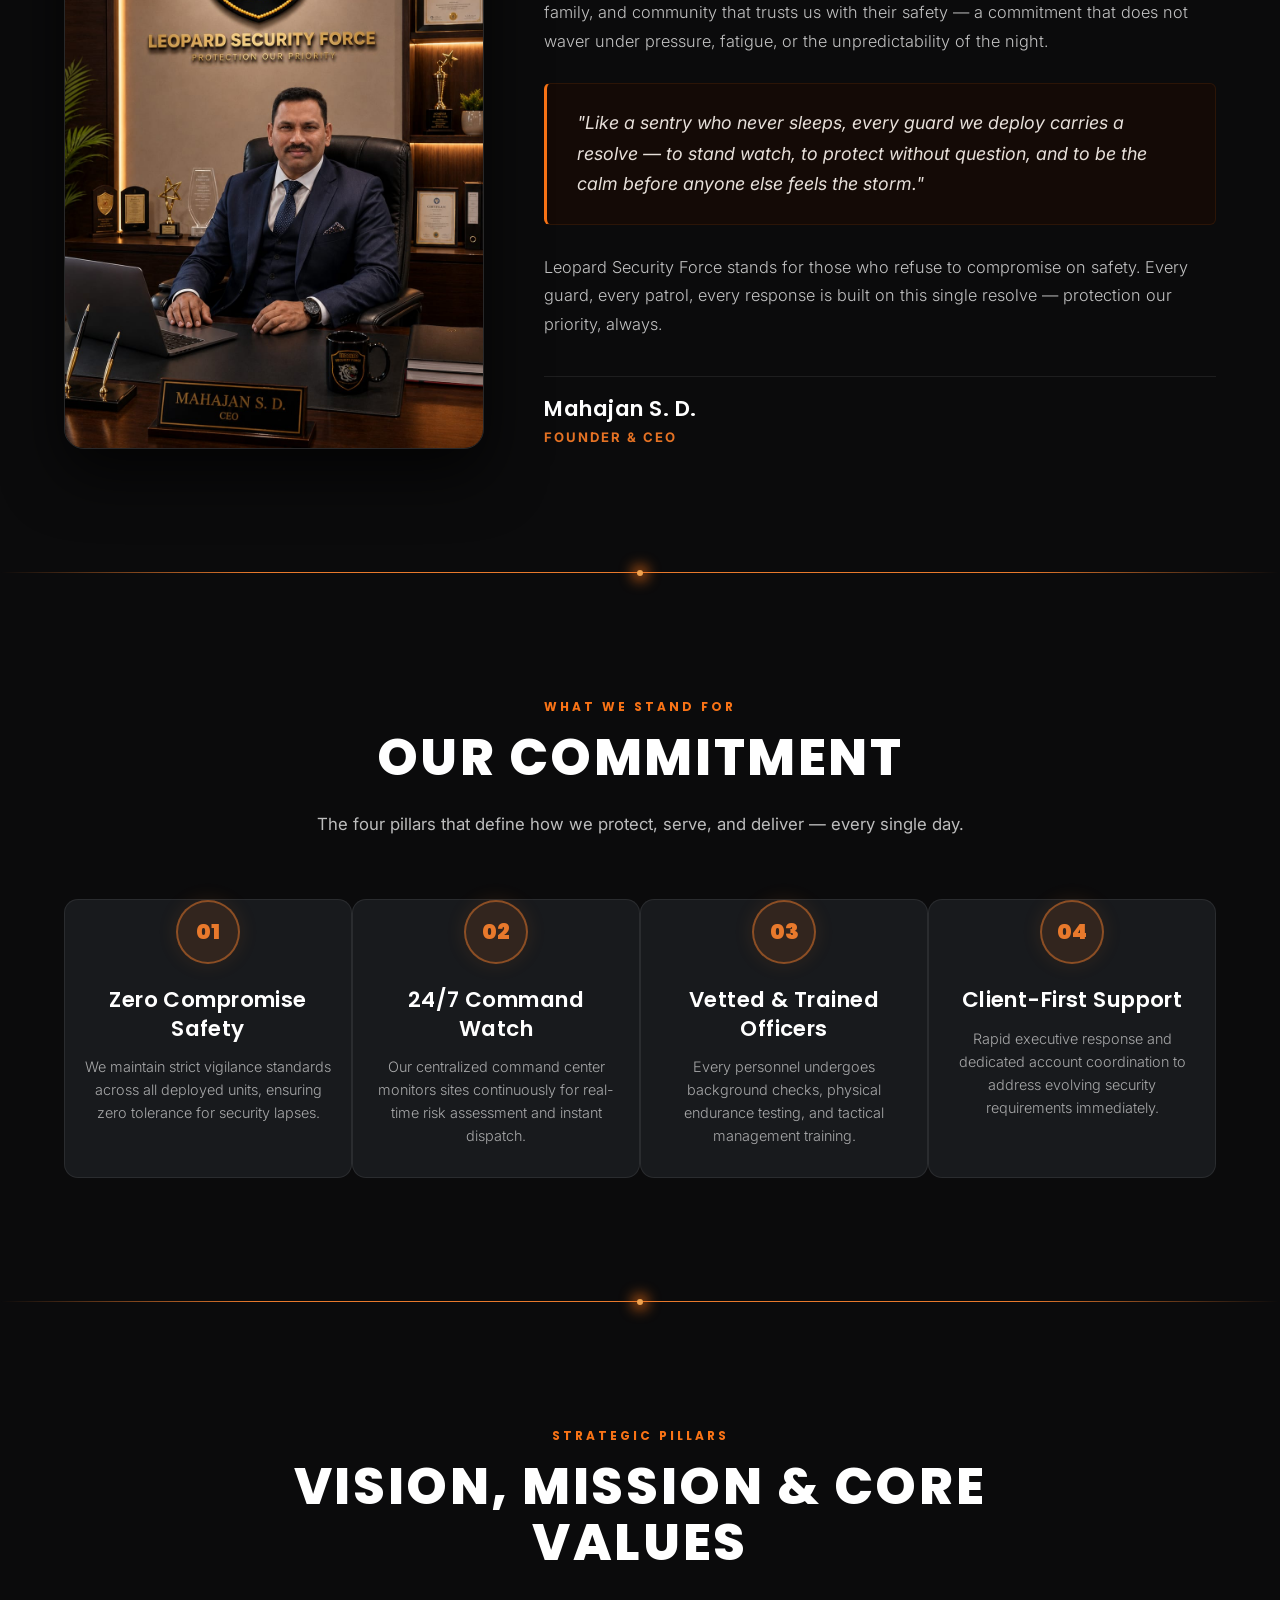
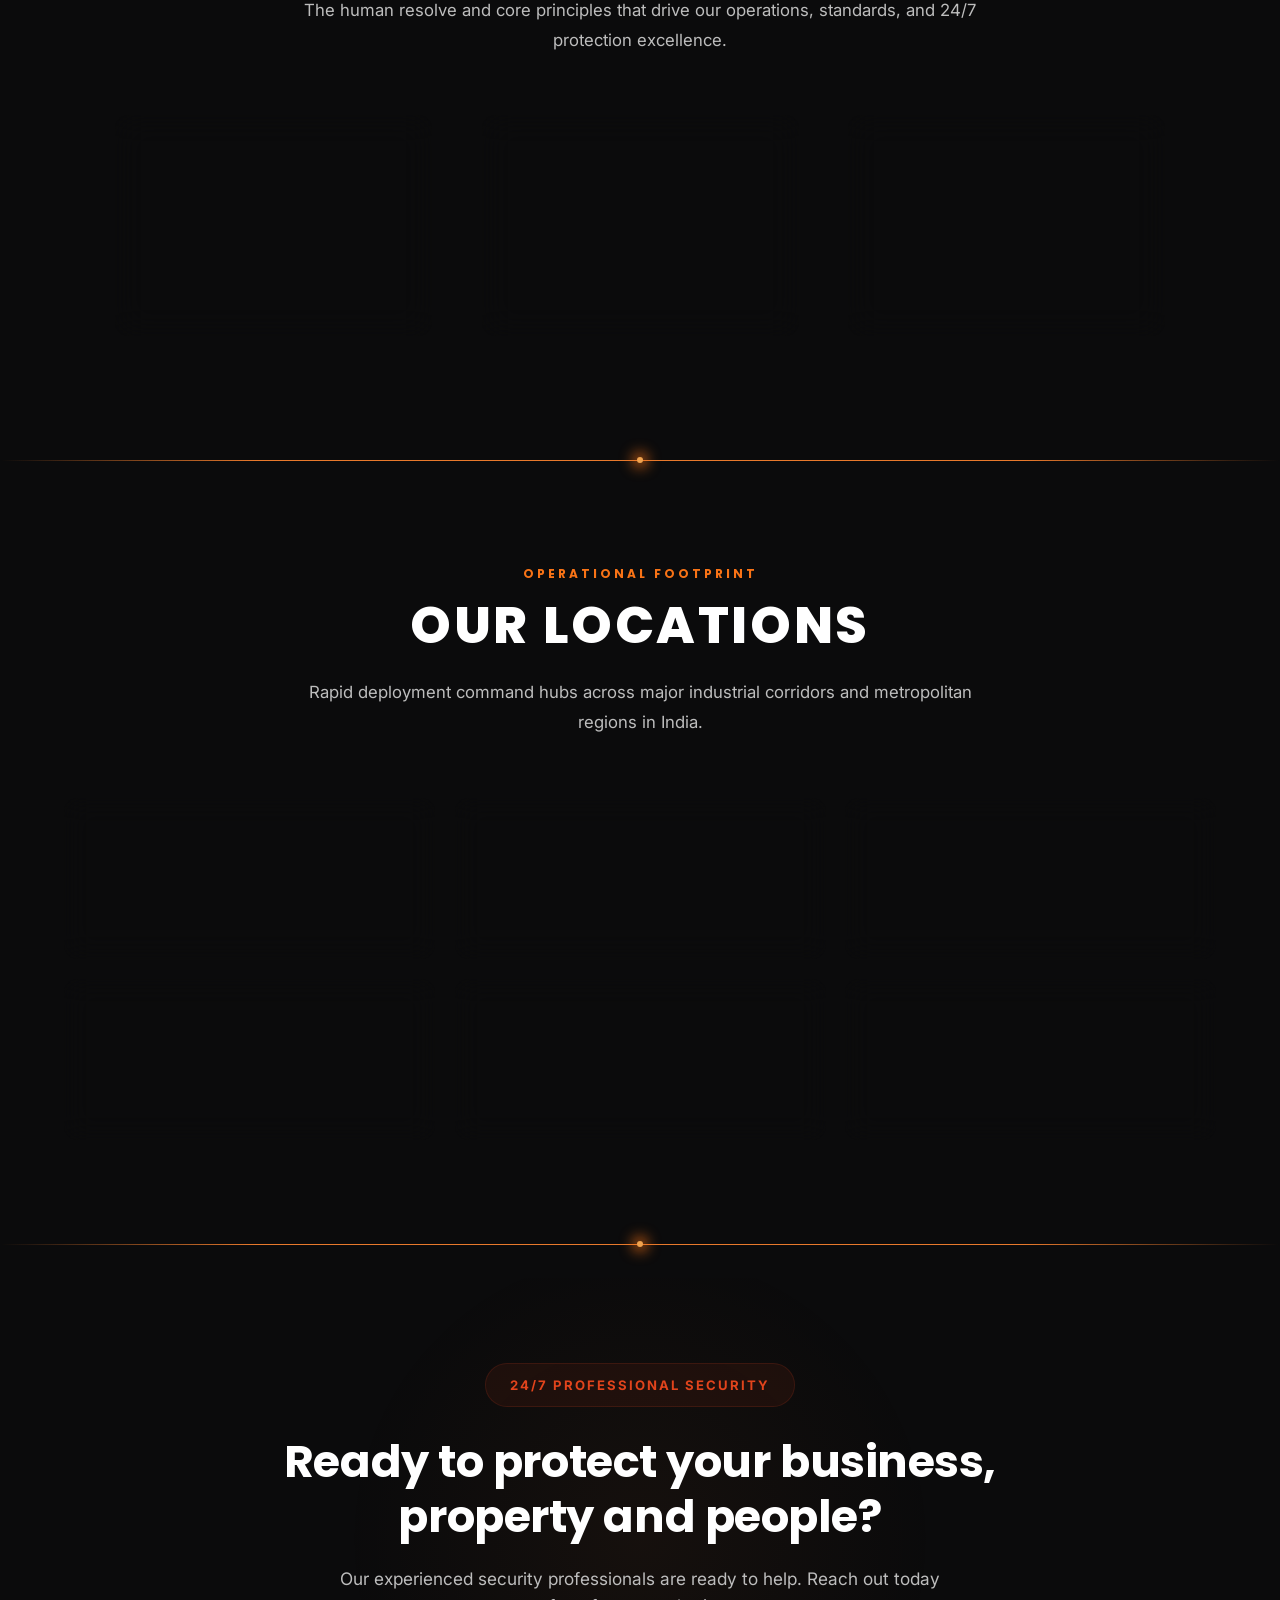
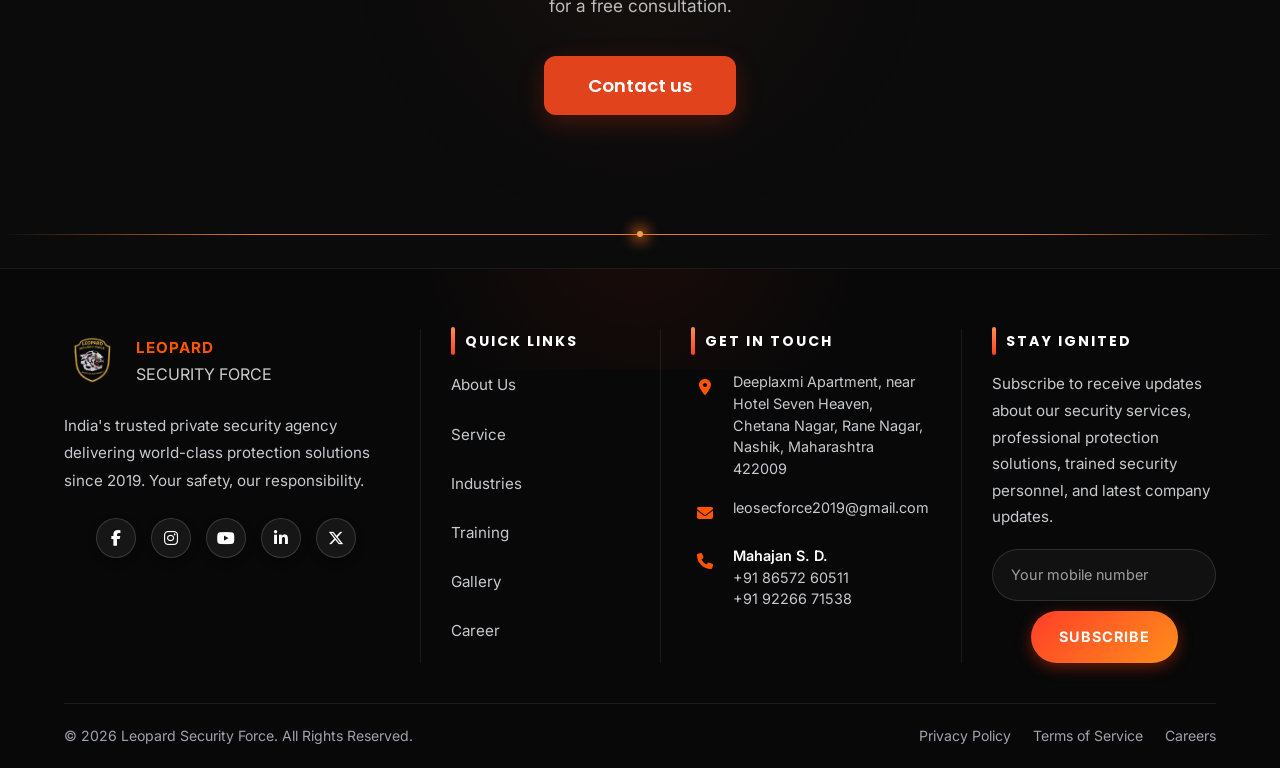
==== commit e30ed383: "Update about.html" ====
--- a/about.html
+++ b/about.html
@@ -552,6 +552,33 @@
           </svg>
         </button>
       </form>
+<script type="application/ld+json">
+{
+  "@context": "https://schema.org",
+  "@type": "Organization",
+  "name": "Leopard Security Force",
+  "url": "https://leopardsecurityforce.com/",
+  "logo": "https://leopardsecurityforce.com/logo.png",
+  "email": "leosecforce2019@gmail.com",
+  "telephone": "+91 86572 60511",
+  "address": {
+    "@type": "PostalAddress",
+    "streetAddress": "Deeplaxmi Apartment, near Hotel Seven Heaven, Chetana Nagar, Rane Nagar",
+    "addressLocality": "Nashik",
+    "addressRegion": "Maharashtra",
+    "postalCode": "422009",
+    "addressCountry": "IN"
+  },
+  "sameAs": [
+    "https://www.facebook.com/share/1DNwx6XEmj/",
+    "https://www.instagram.com/leosecforce2019",
+    "https://x.com/LEOSECFORCE2019"
+  ]
+}
+</script>
+
+<script src="script.js"></script>
+<script src="tracker.js"></script>
     </div>
   </div>
 
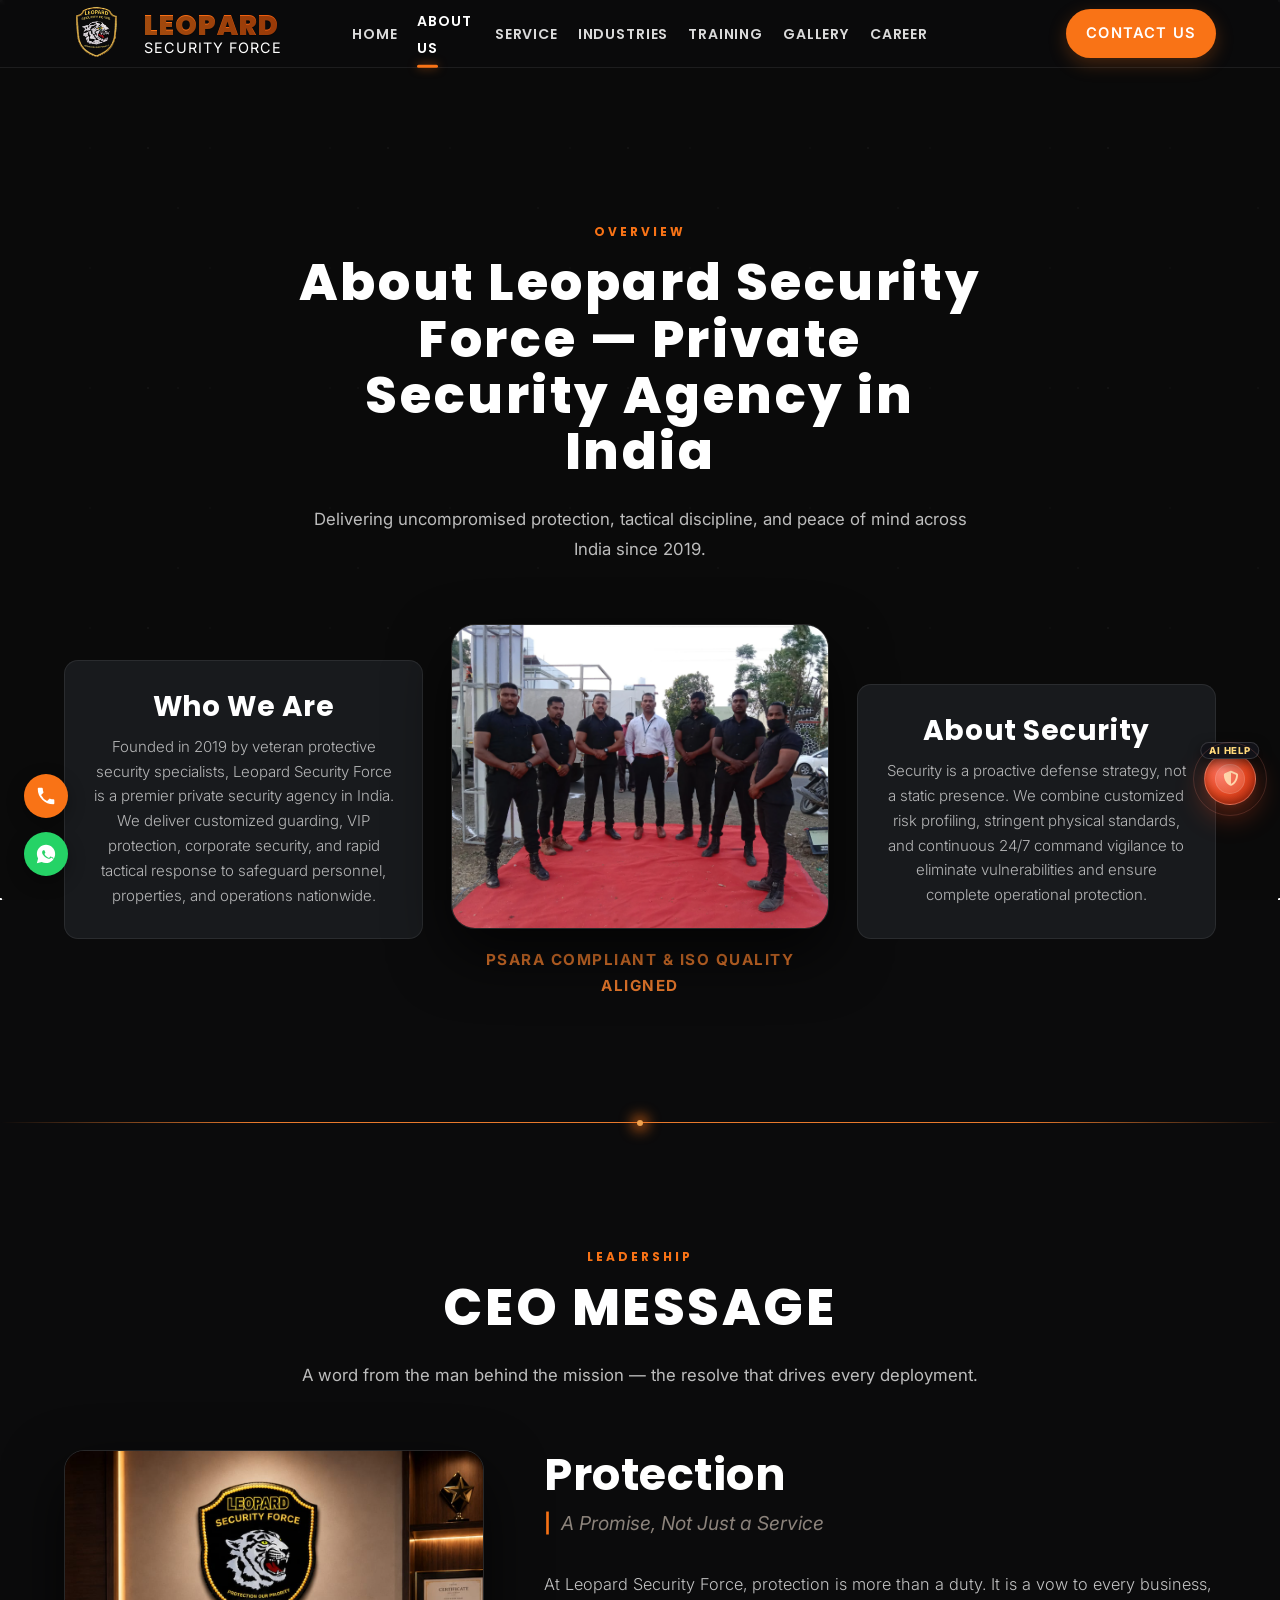
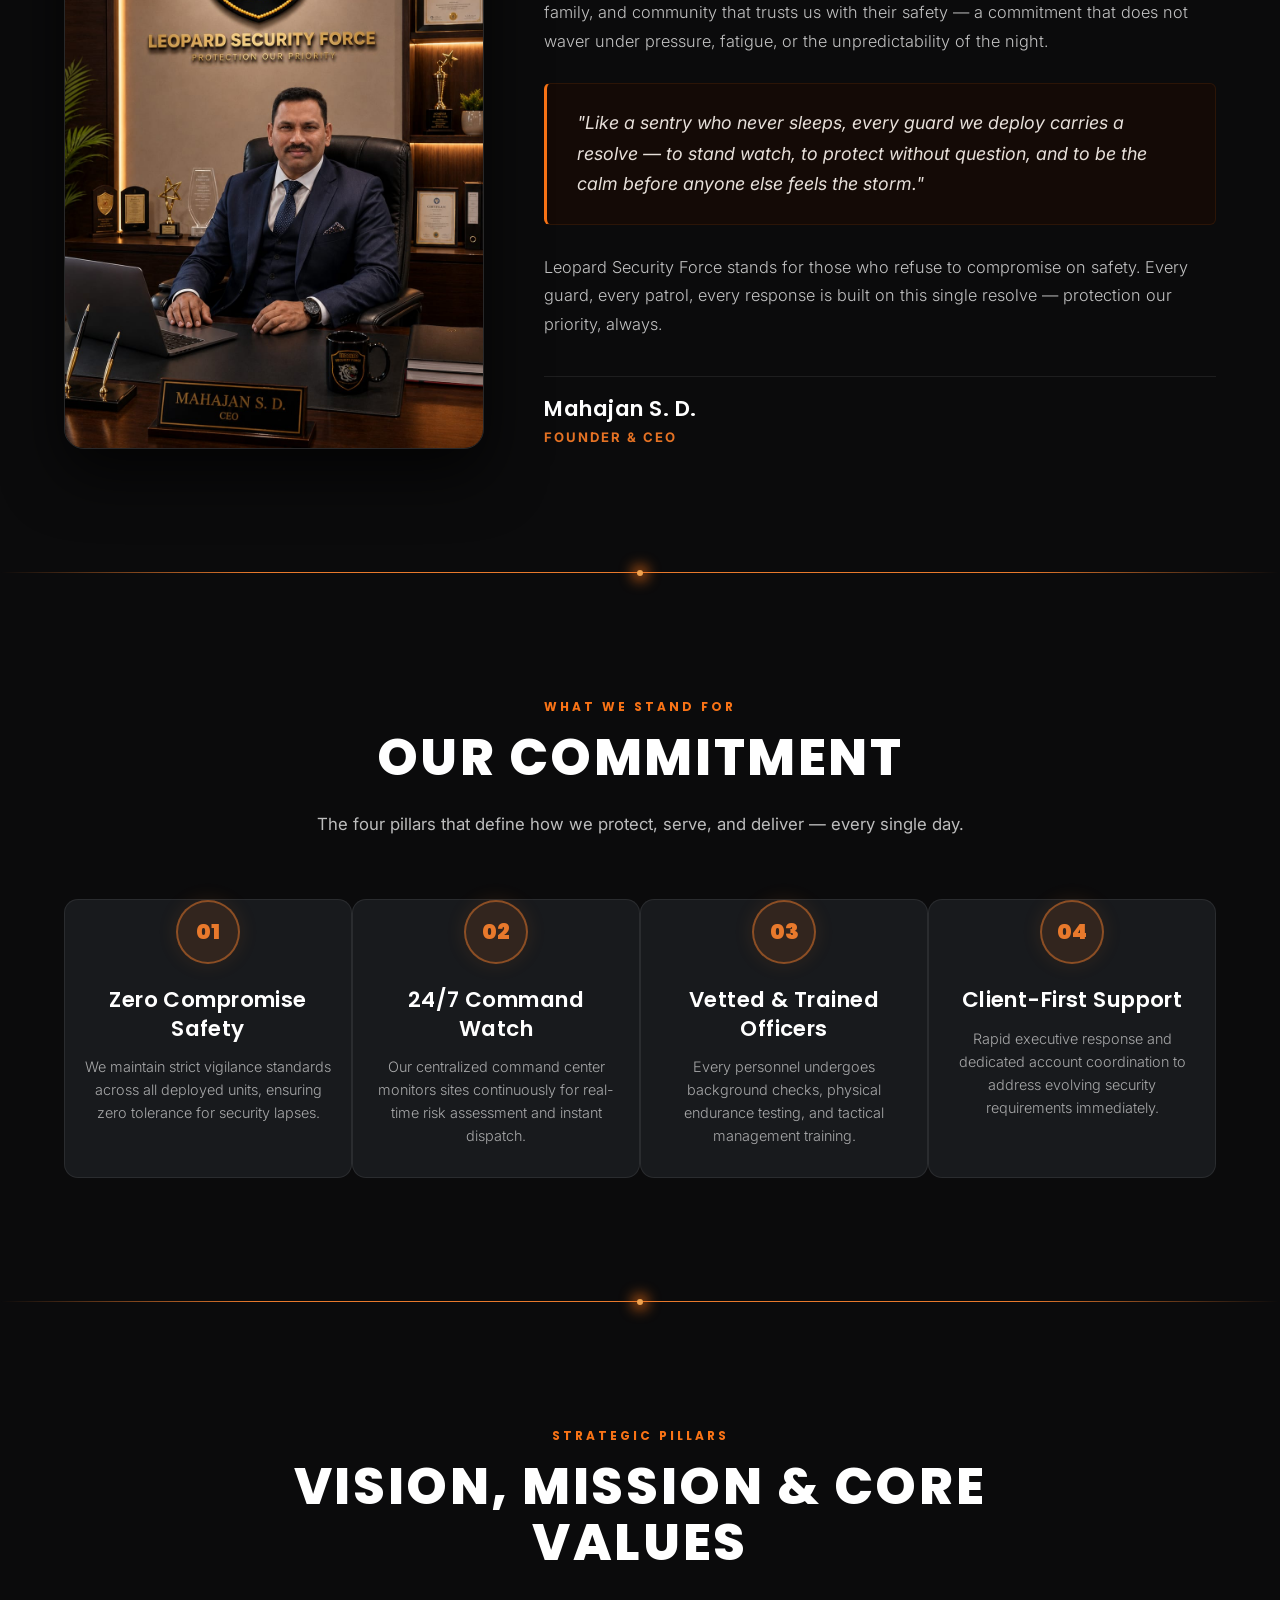
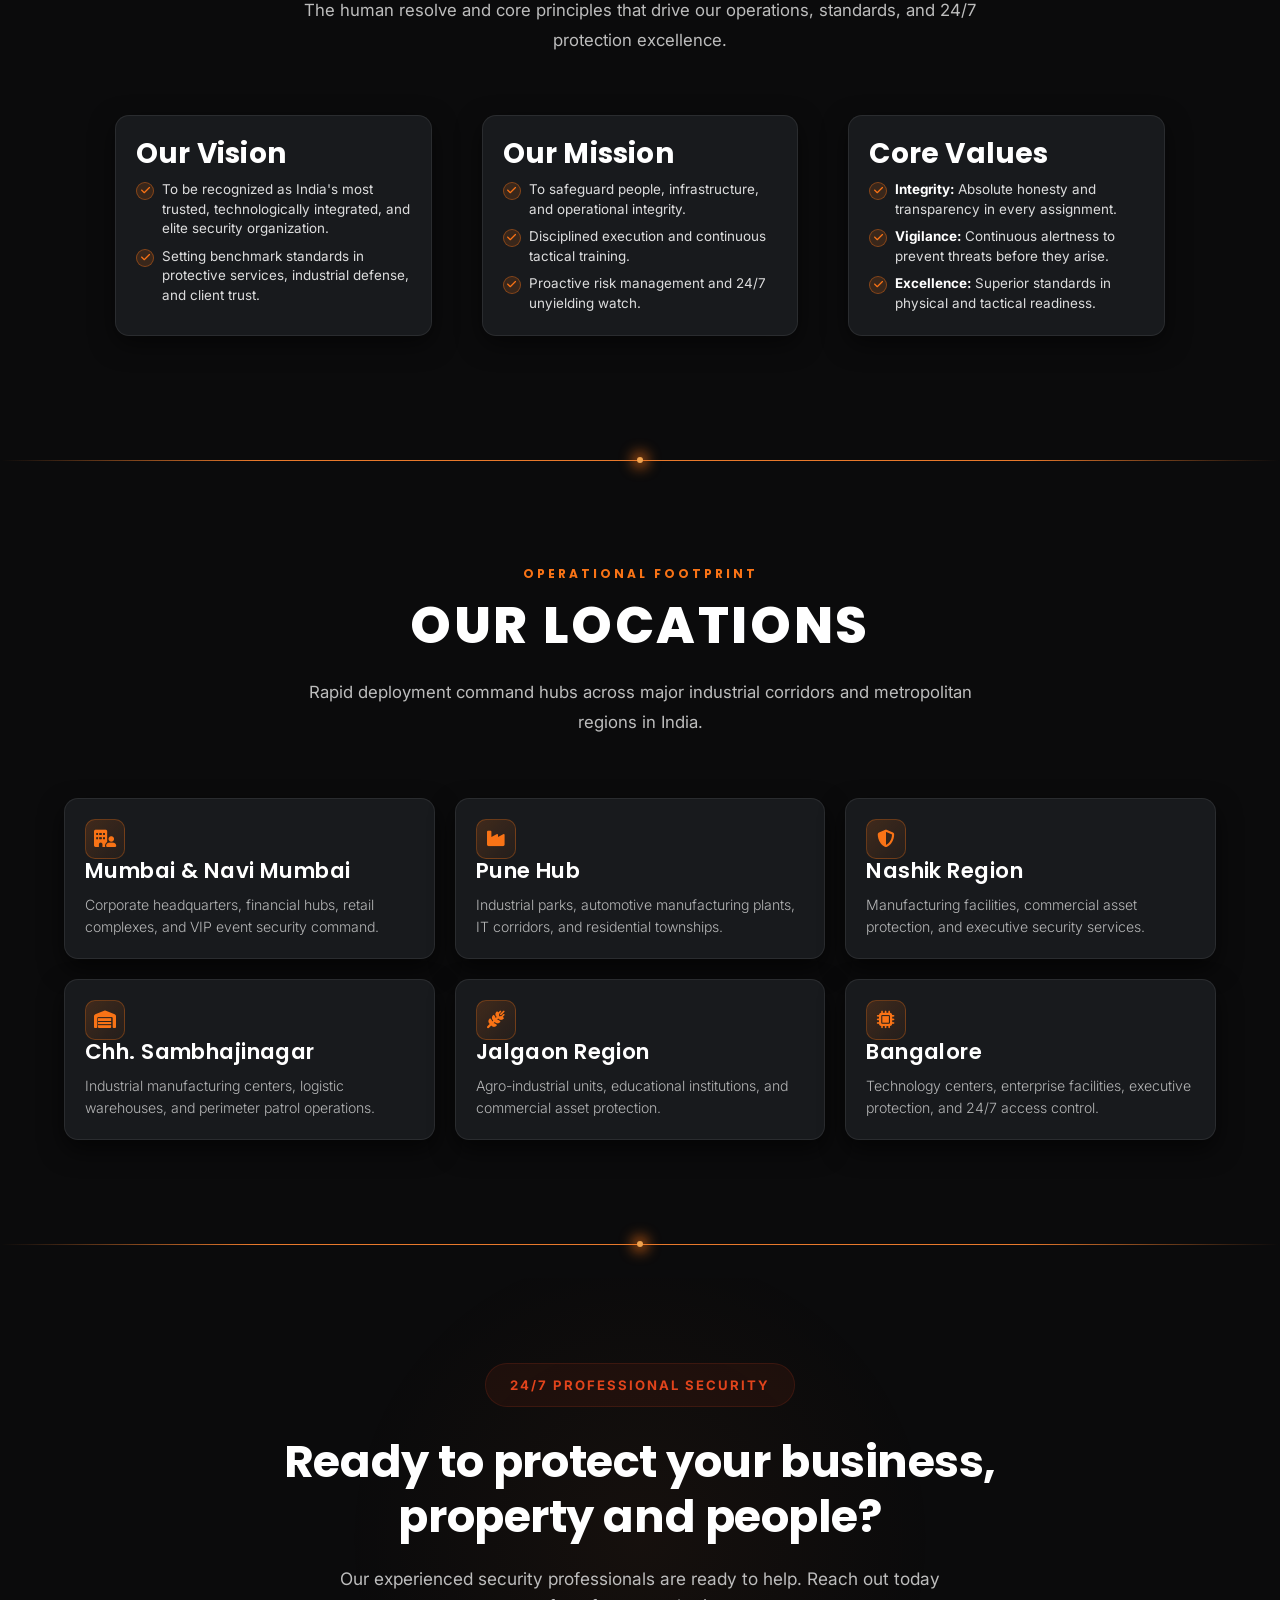
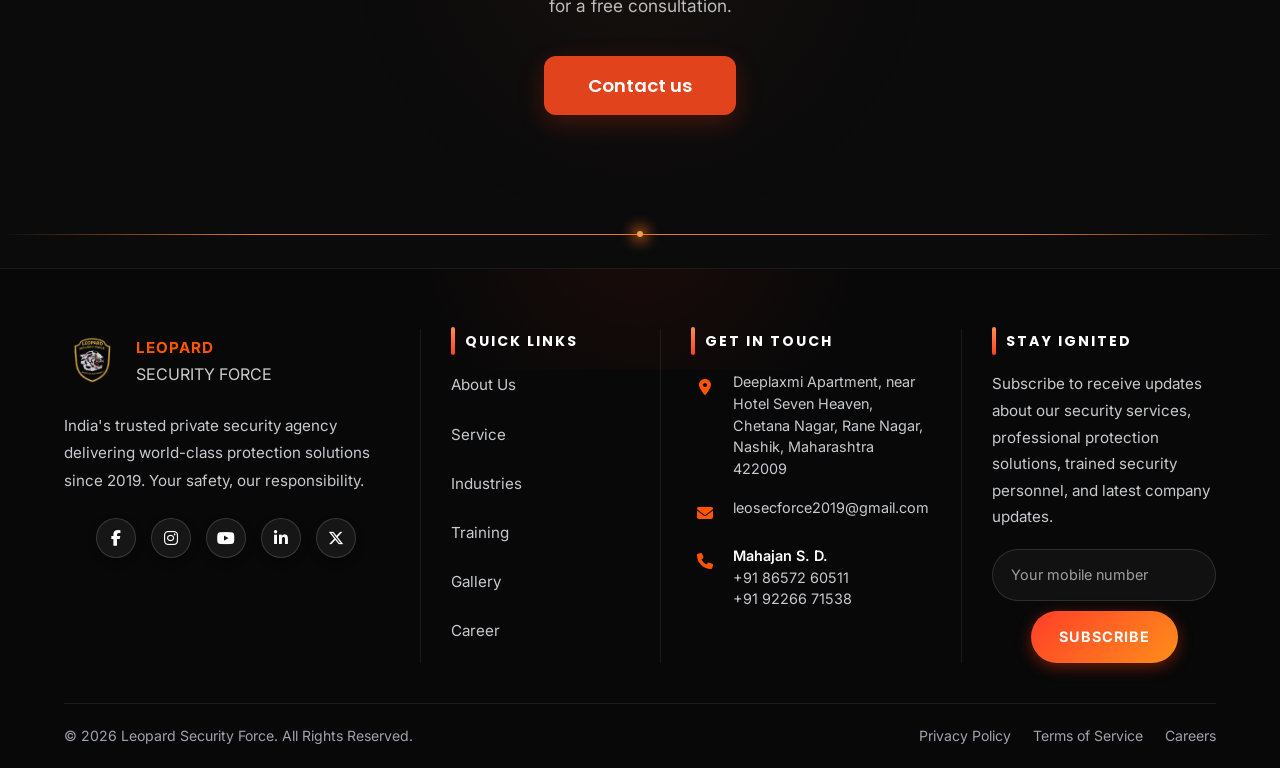
==== commit 275ae4c5: "Update about.html" ====
--- a/about.html
+++ b/about.html
@@ -11,6 +11,21 @@
   content="Leopard Security Force, security agency India, private security agency, security services India, corporate security, VIP protection, security guards">
   <link rel="icon" type="image/png" href="logo.png">
   <link rel="canonical" href="https://leopardsecurityforce.com/about.html">
+<link rel="canonical" href="https://leopardsecurityforce.com/about.html">
+
+<meta property="og:title" content="About Leopard Security Force | Private Security Agency in India">
+<meta property="og:description" content="Learn about Leopard Security Force, a private security agency in India providing professional security services, corporate security, VIP protection, and trained security personnel.">
+<meta property="og:url" content="https://leopardsecurityforce.com/about.html">
+<meta property="og:type" content="website">
+<meta property="og:image" content="https://leopardsecurityforce.com/logo.png">
+<meta property="og:site_name" content="Leopard Security Force">
+
+<meta name="twitter:card" content="summary">
+<meta name="twitter:title" content="About Leopard Security Force | Private Security Agency in India">
+<meta name="twitter:description" content="Learn about Leopard Security Force, a private security agency in India providing professional security services, corporate security, VIP protection, and trained security personnel.">
+<meta name="twitter:image" content="https://leopardsecurityforce.com/logo.png">
+
+<link rel="stylesheet" href="style.css">
   <link rel="stylesheet" href="style.css">
   <link rel="stylesheet" href="tracker.css">
   <link rel="stylesheet" href="design-system.css">
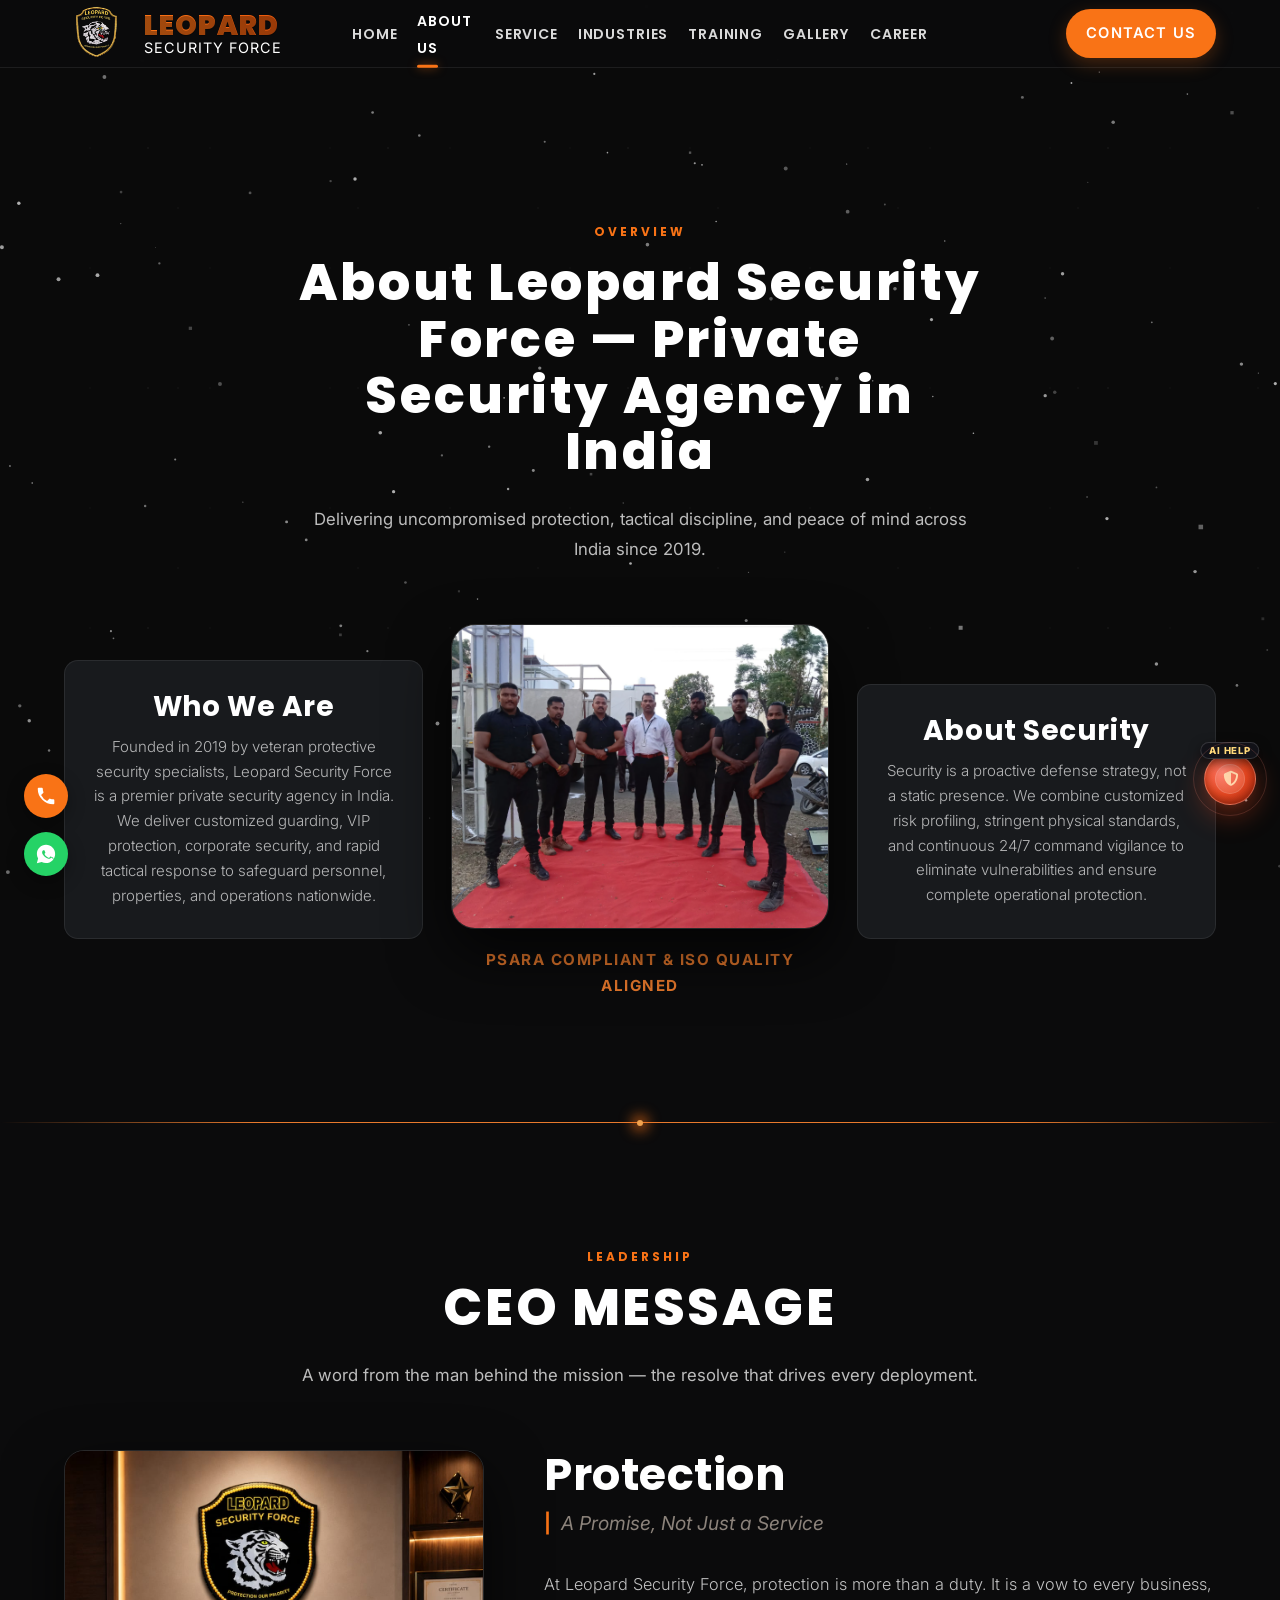
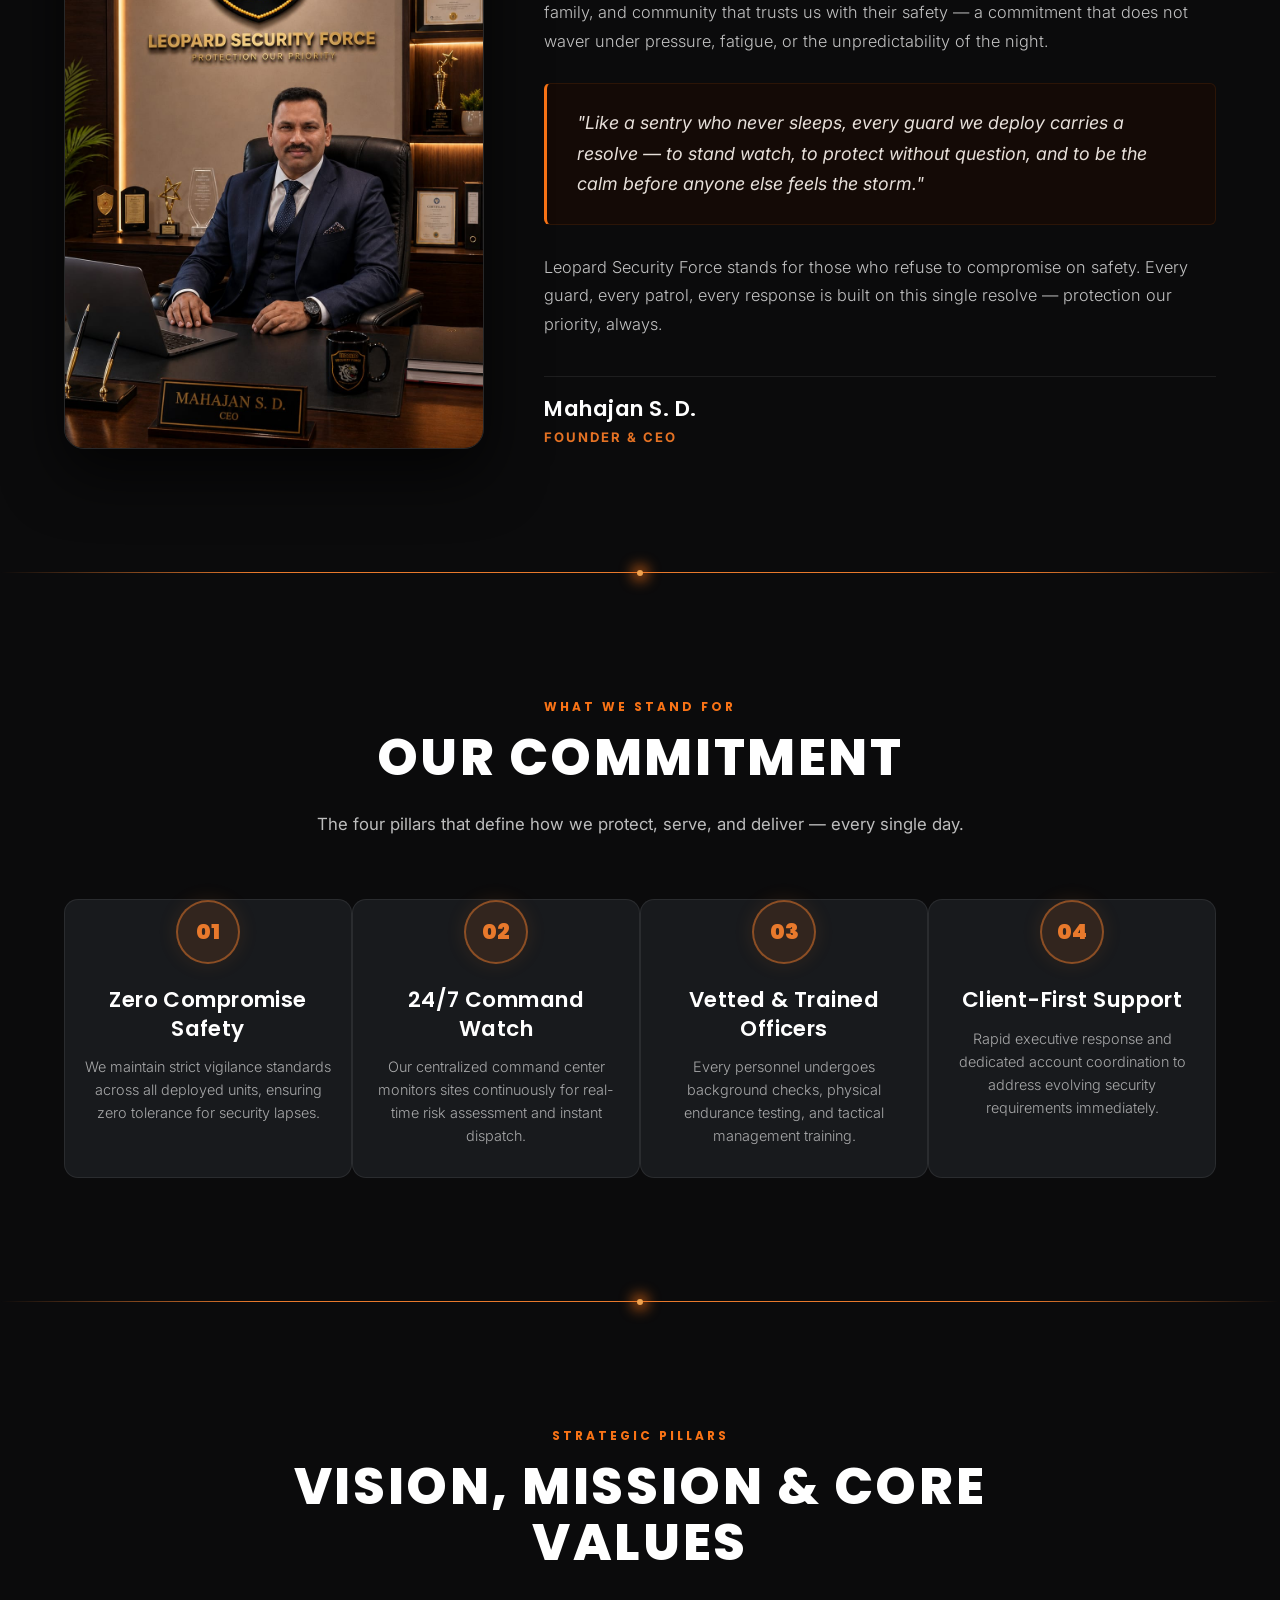
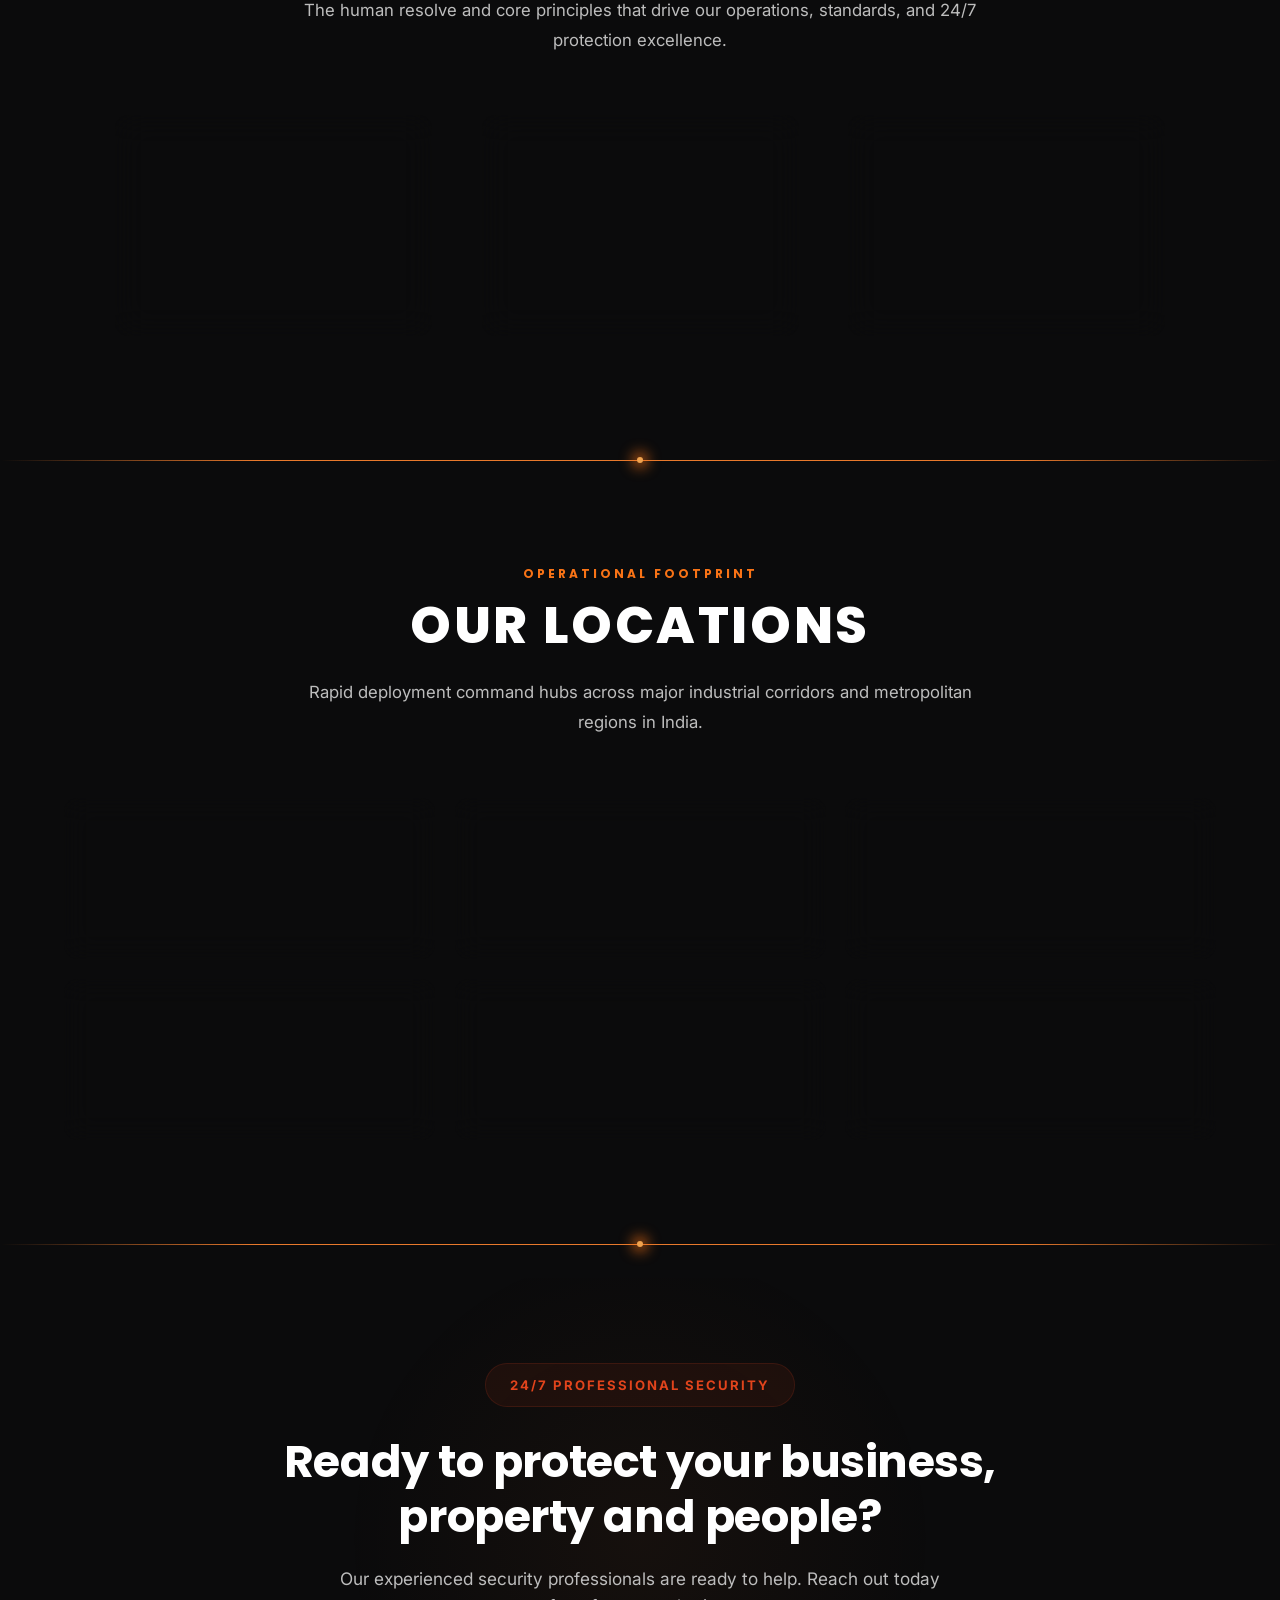
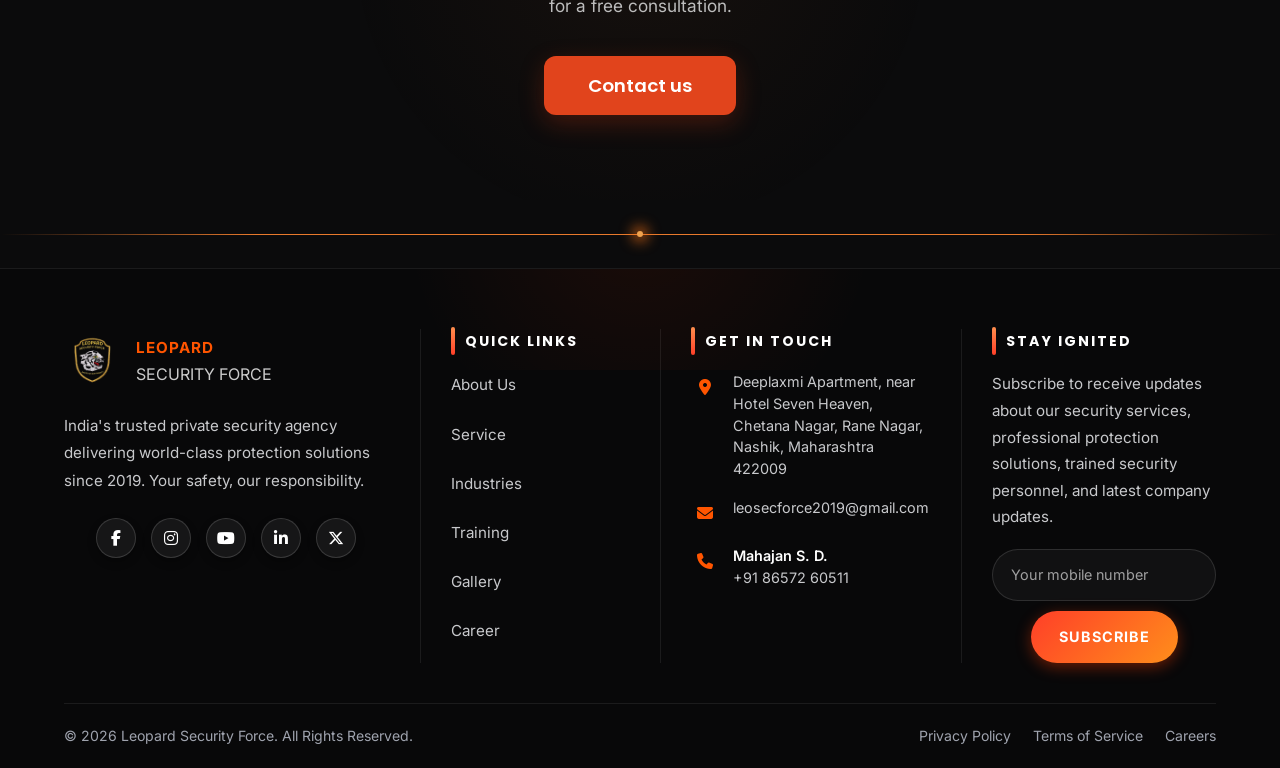
==== commit 4a0c79f7: "Update about.html" ====
--- a/about.html
+++ b/about.html
@@ -464,8 +464,7 @@
             <span class="footer-contact-icon"><i class="fa-solid fa-phone"></i></span>
             <div>
               <p class="contact-label">Mahajan S. D.</p>
-              <p><a href="tel:+918657260511">+91 86572 60511</a></p>
-              <p><a href="tel:+919226671538">+91 92266 71538</a></p>
+              <p><a href="tel:+918657260511">+91 86572 60511</a></p> 
             </div>
           </div>
         </div>
